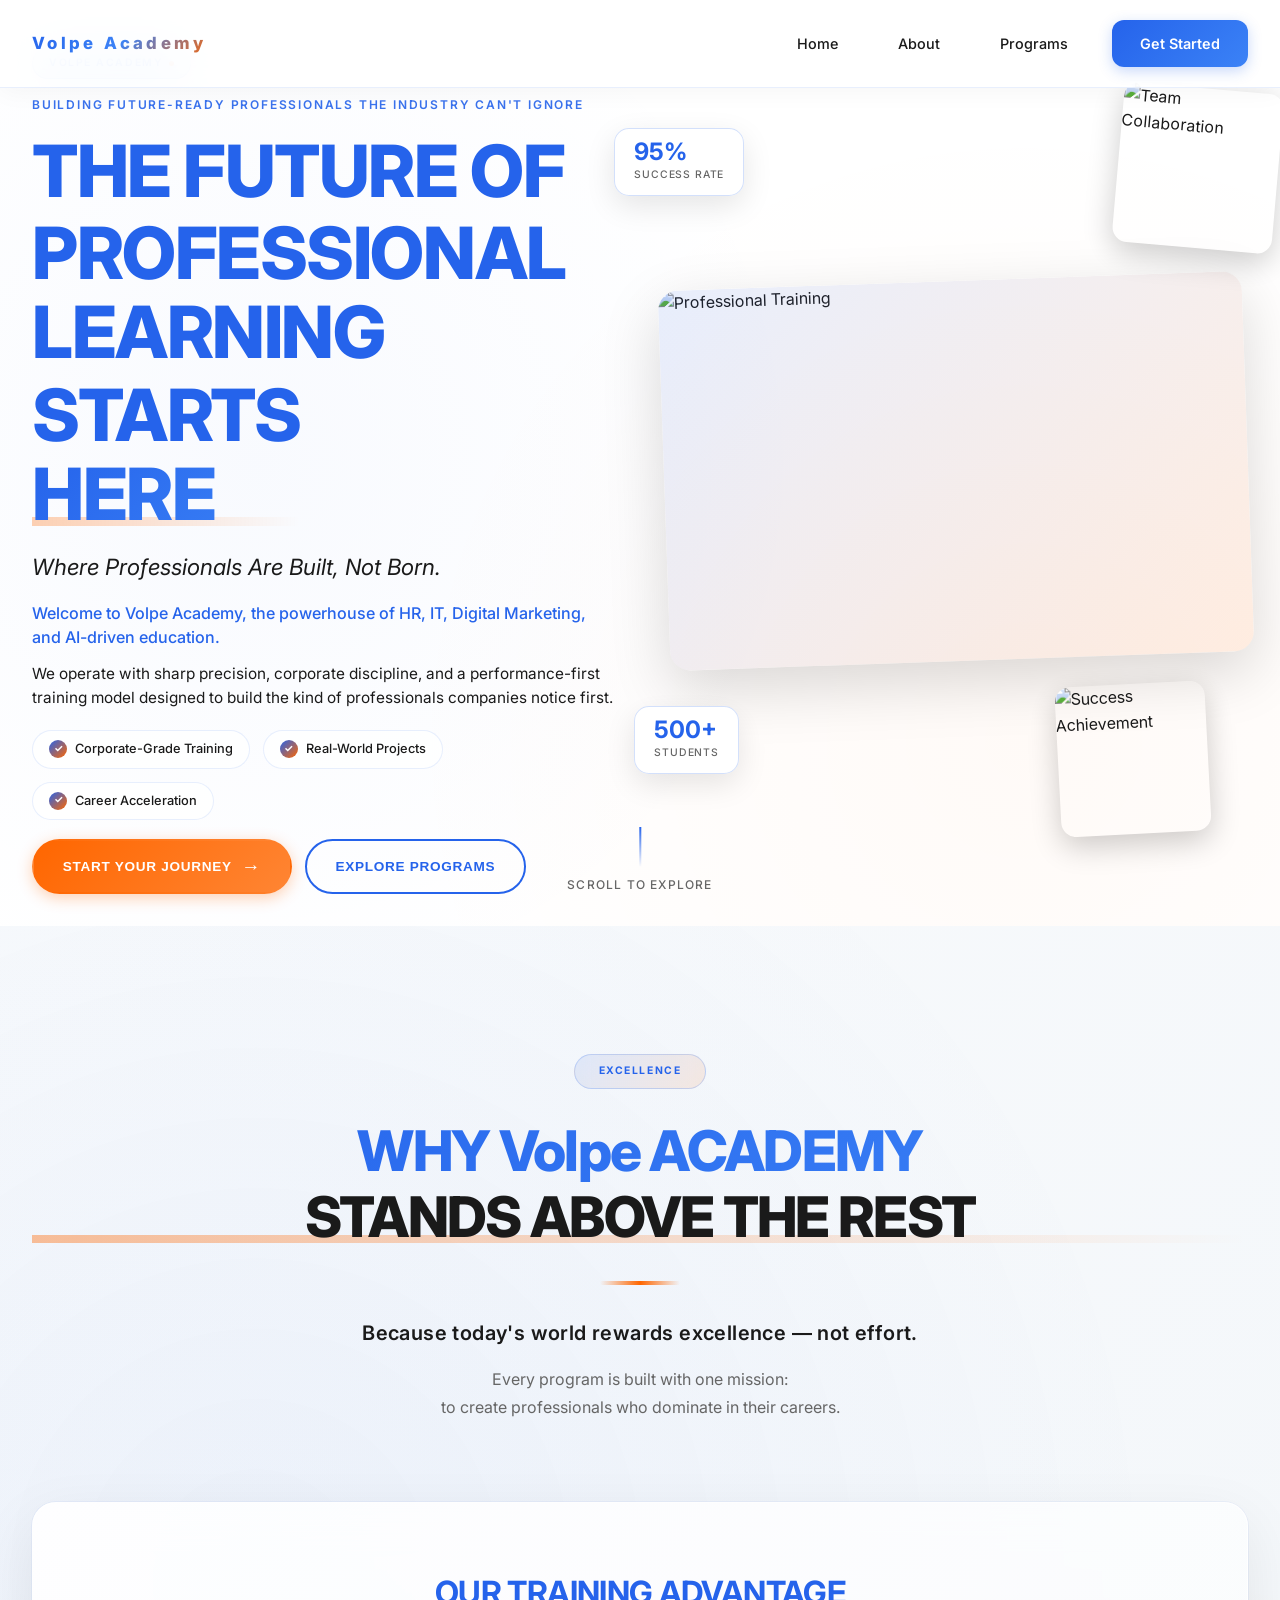
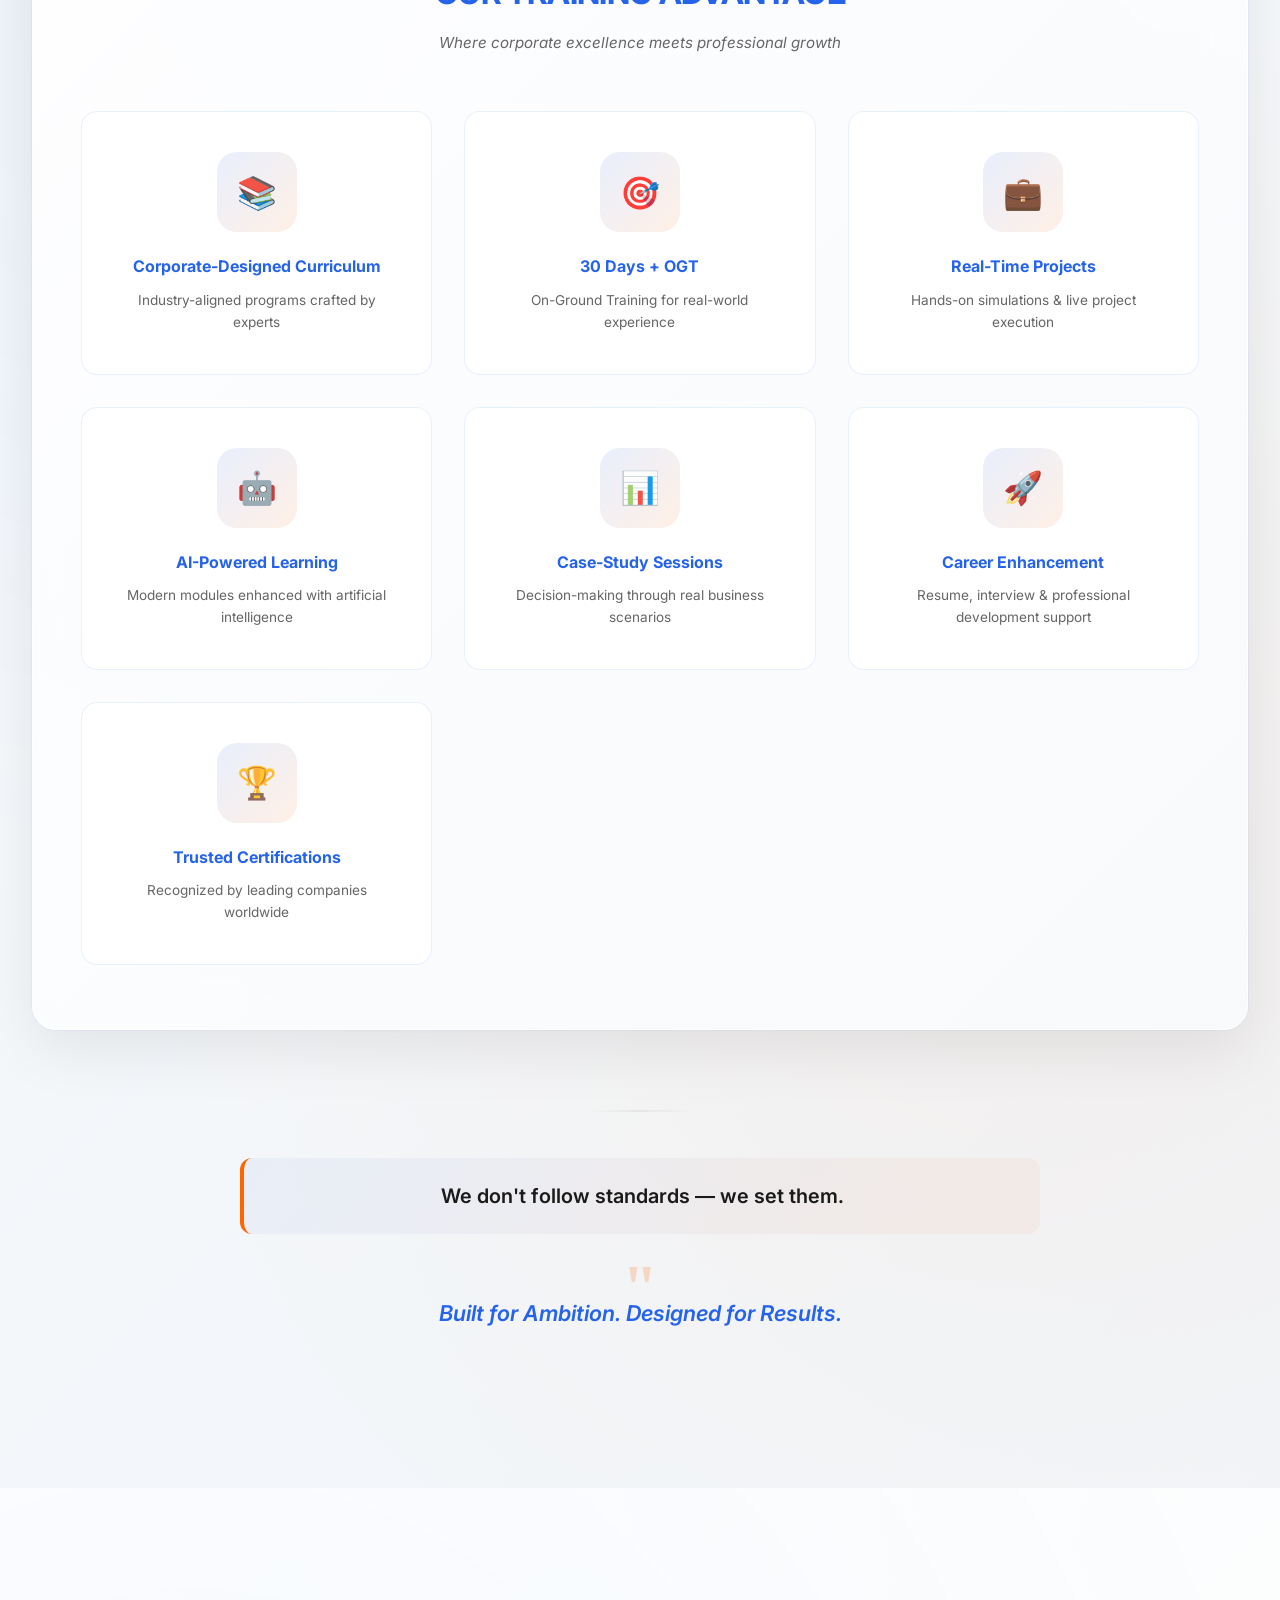
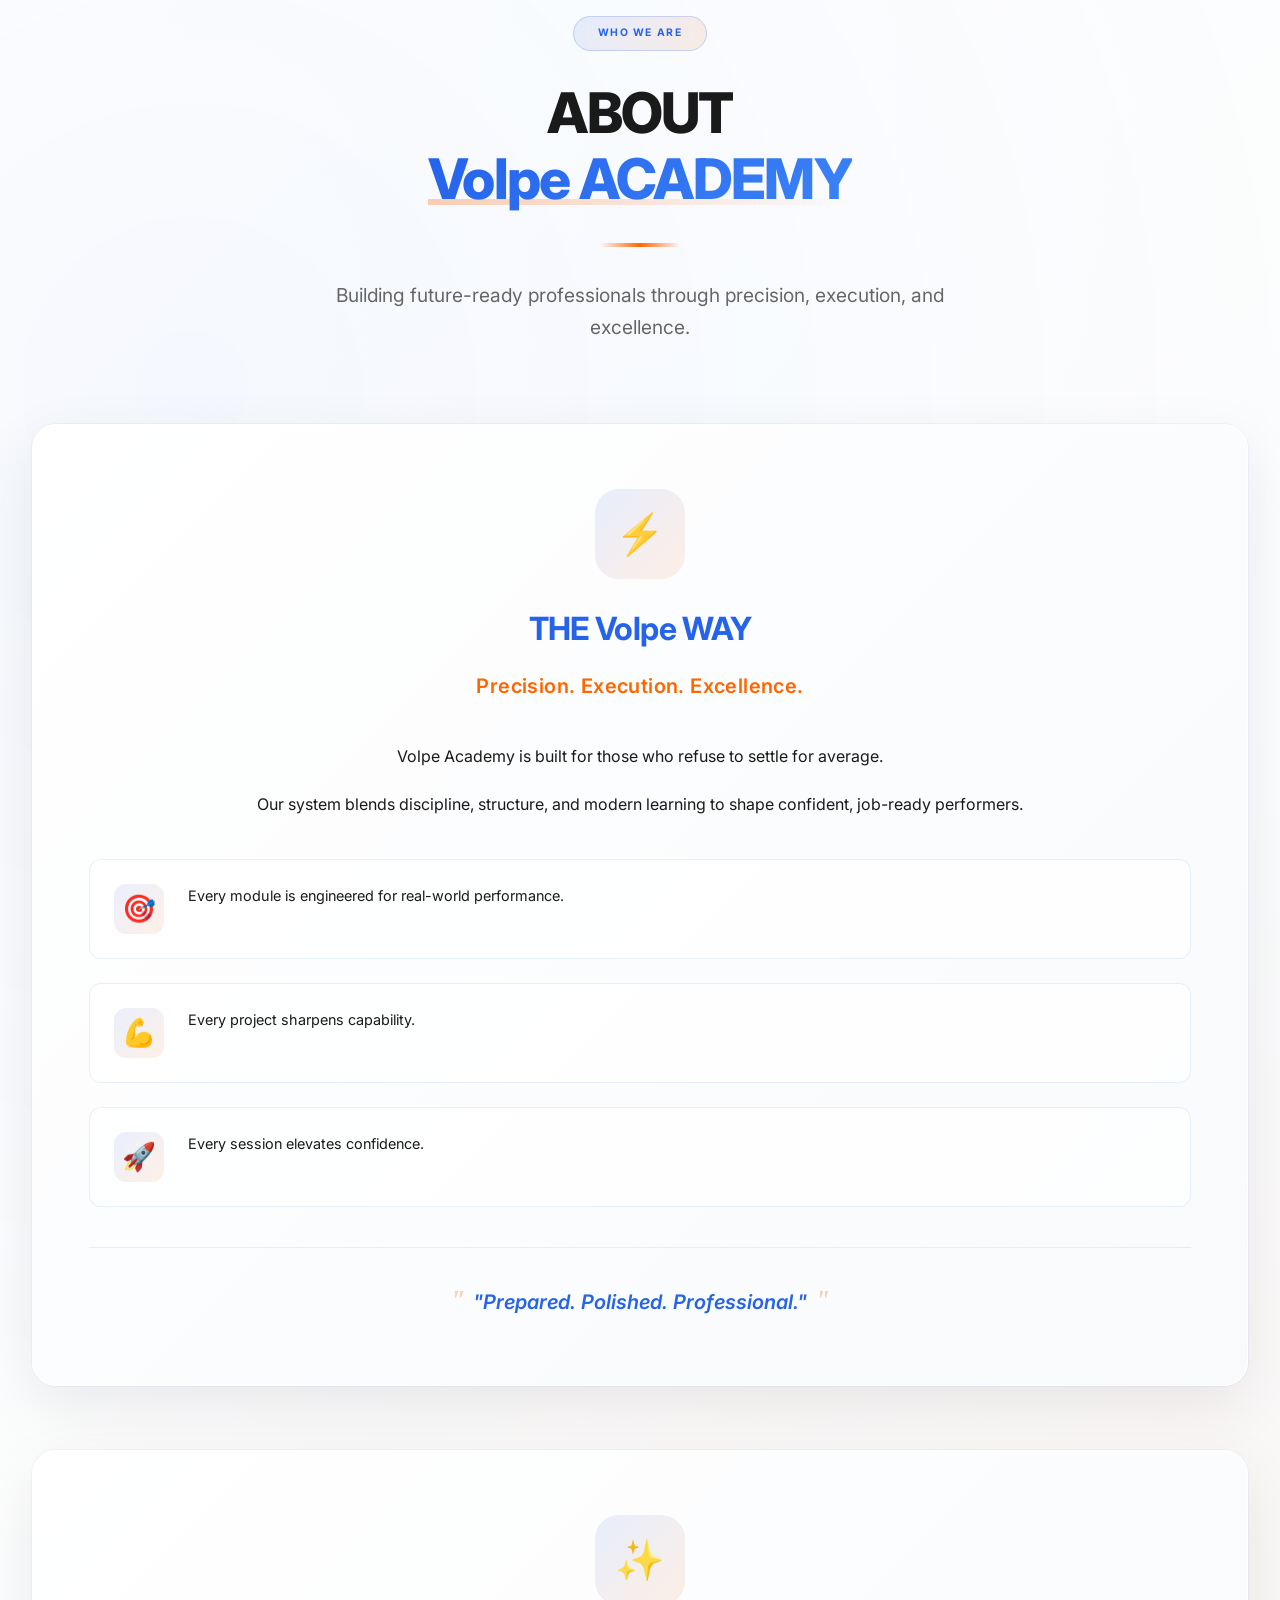
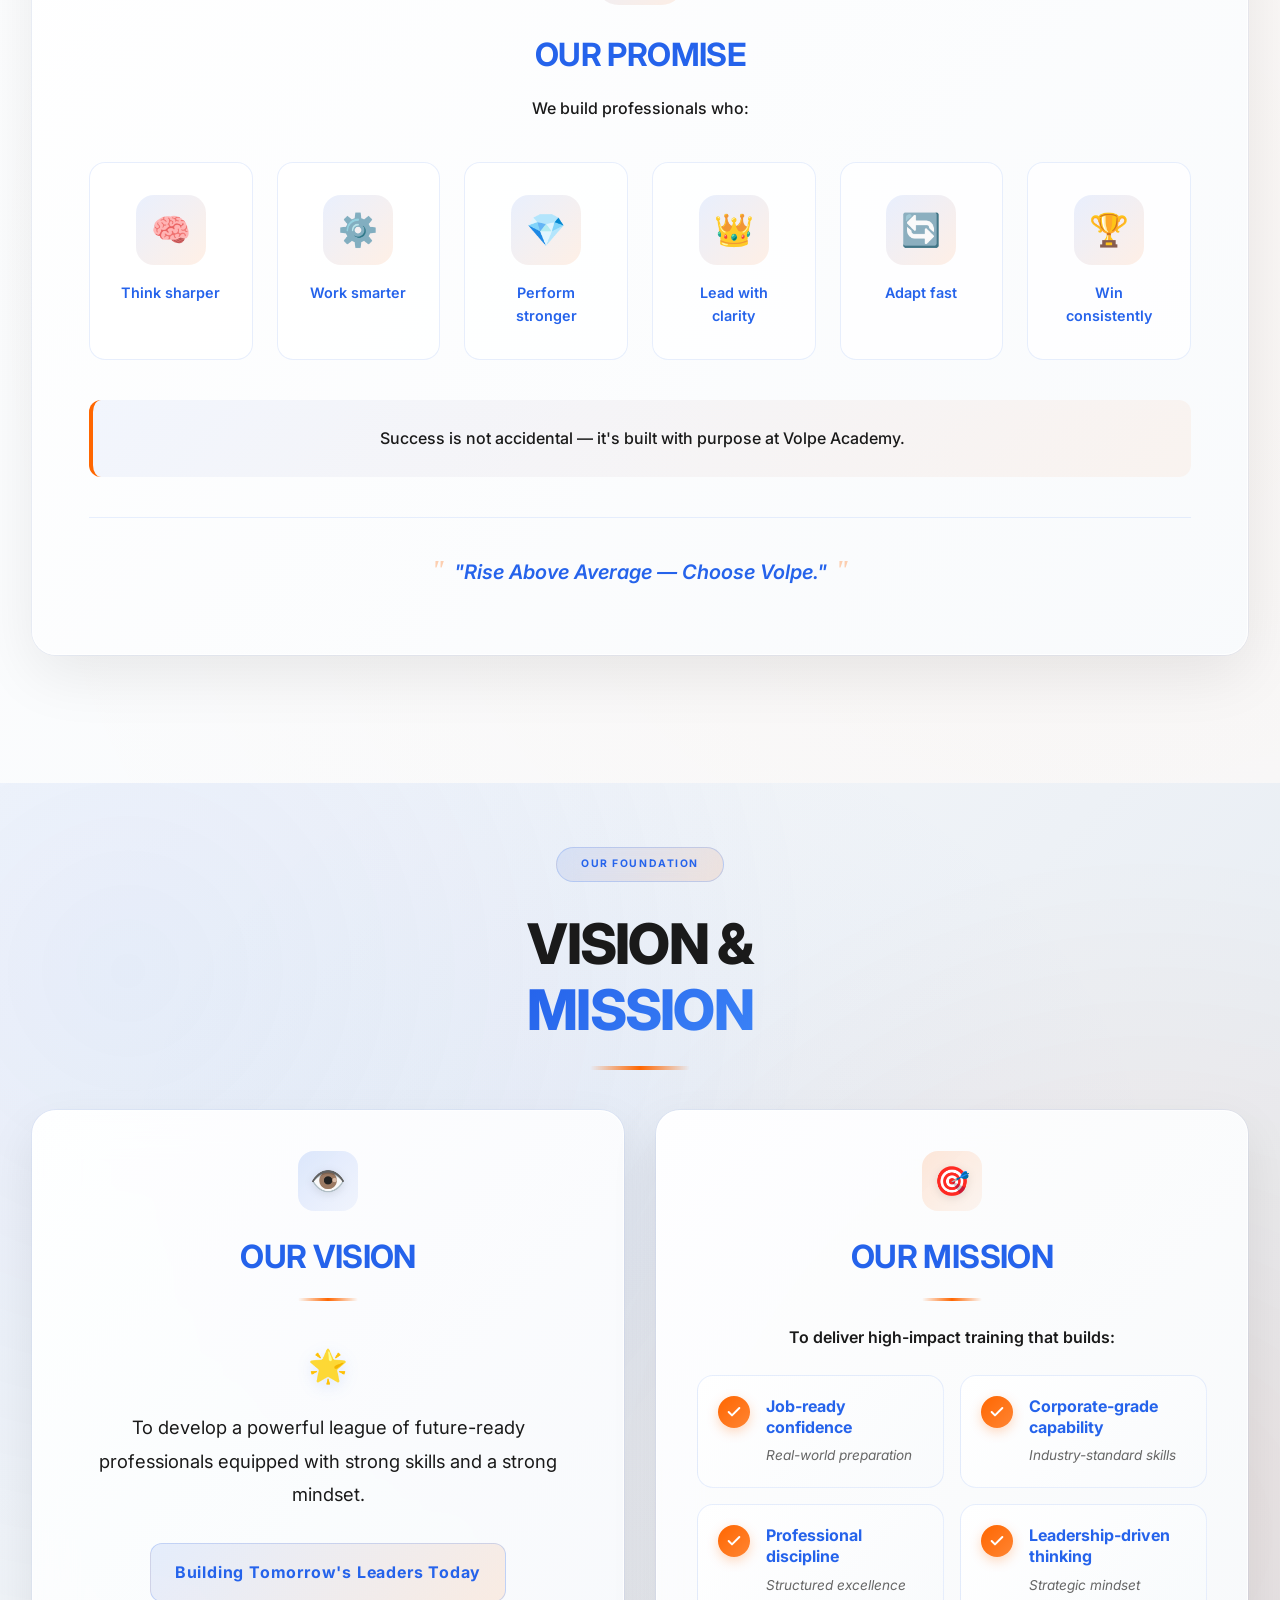
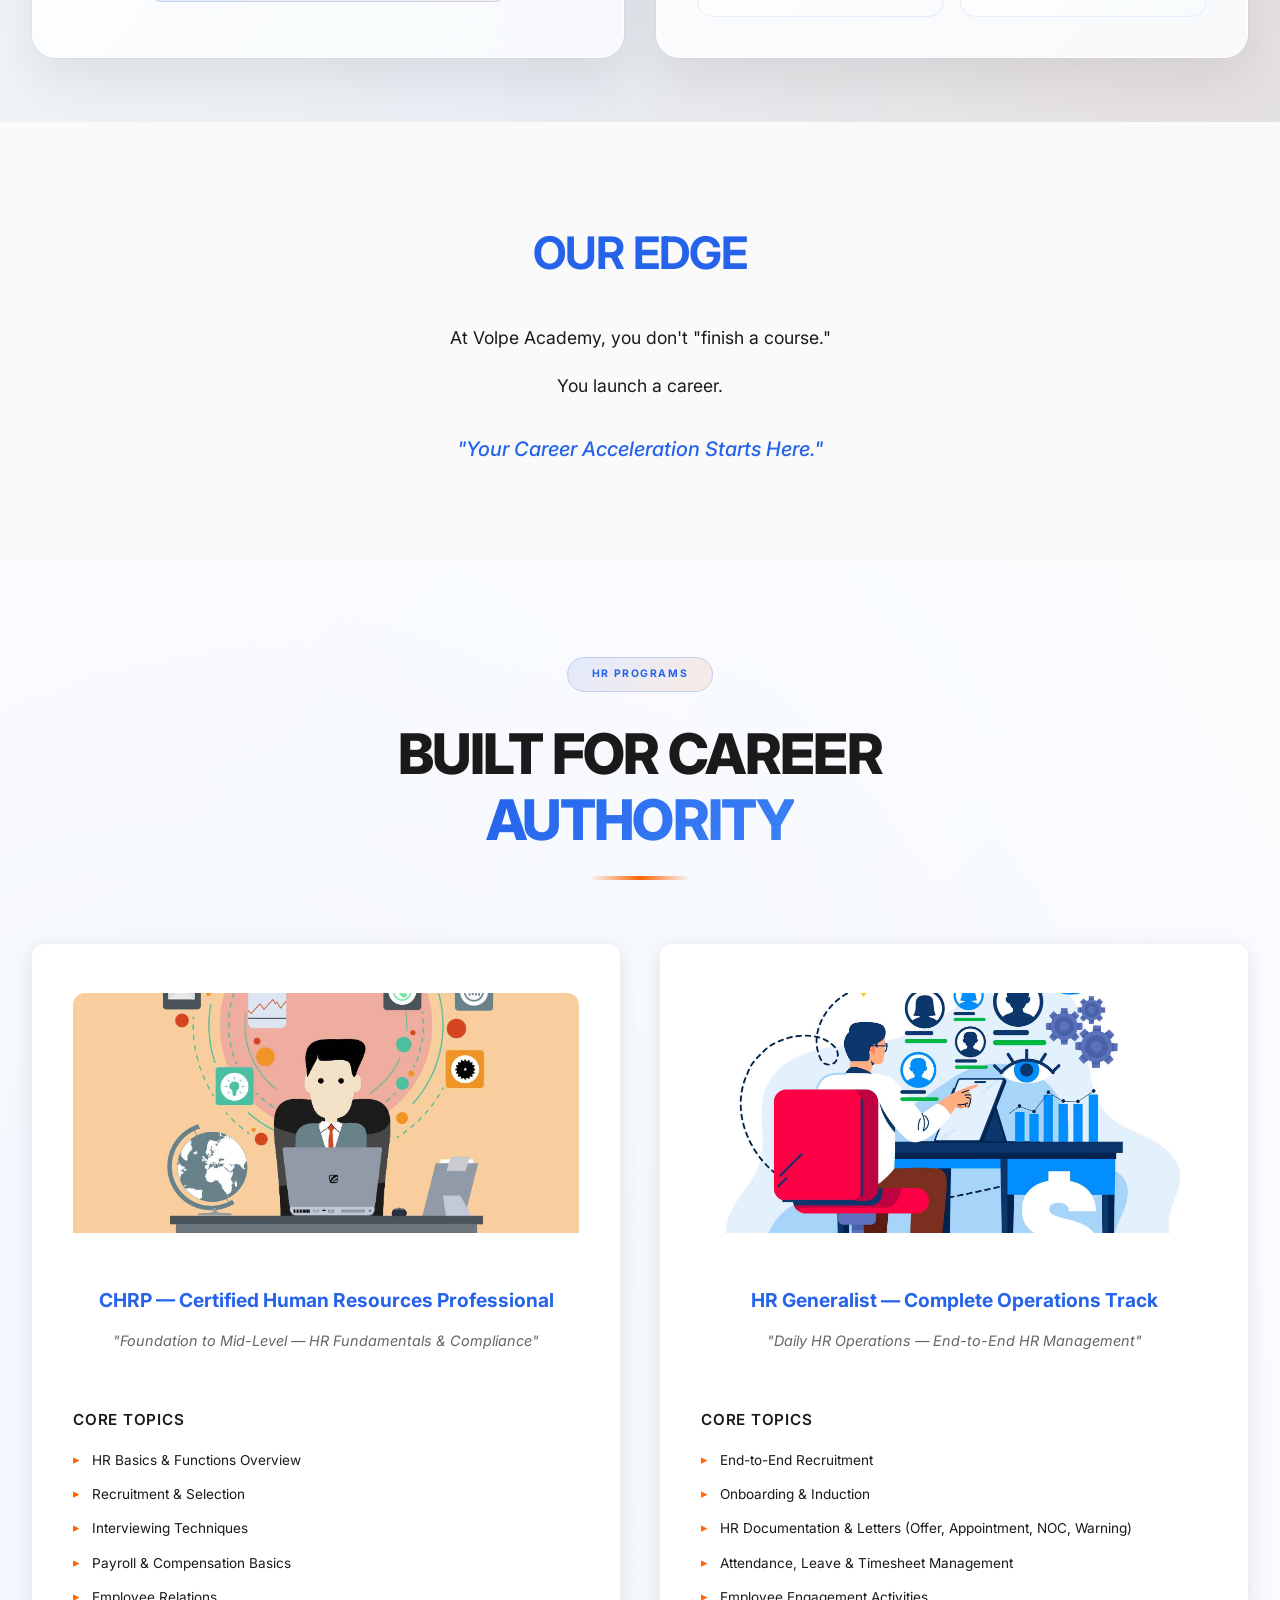
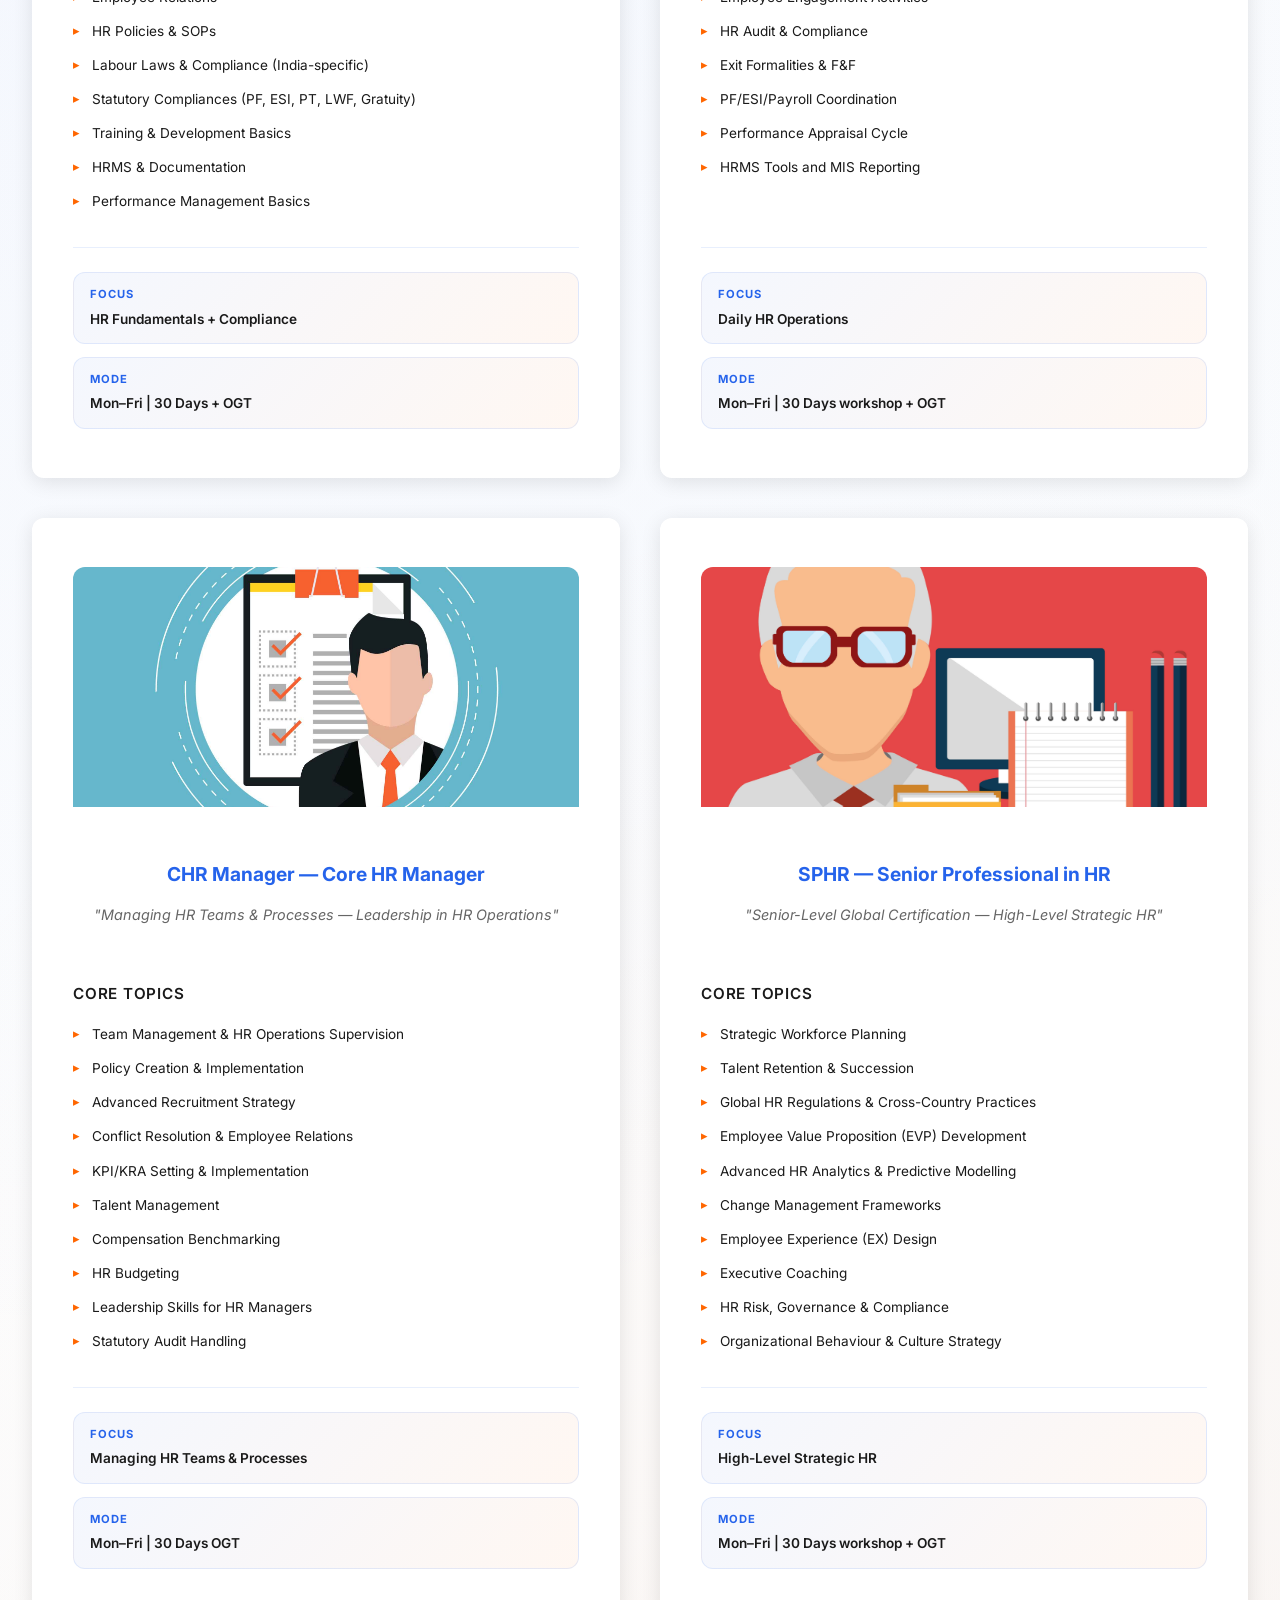
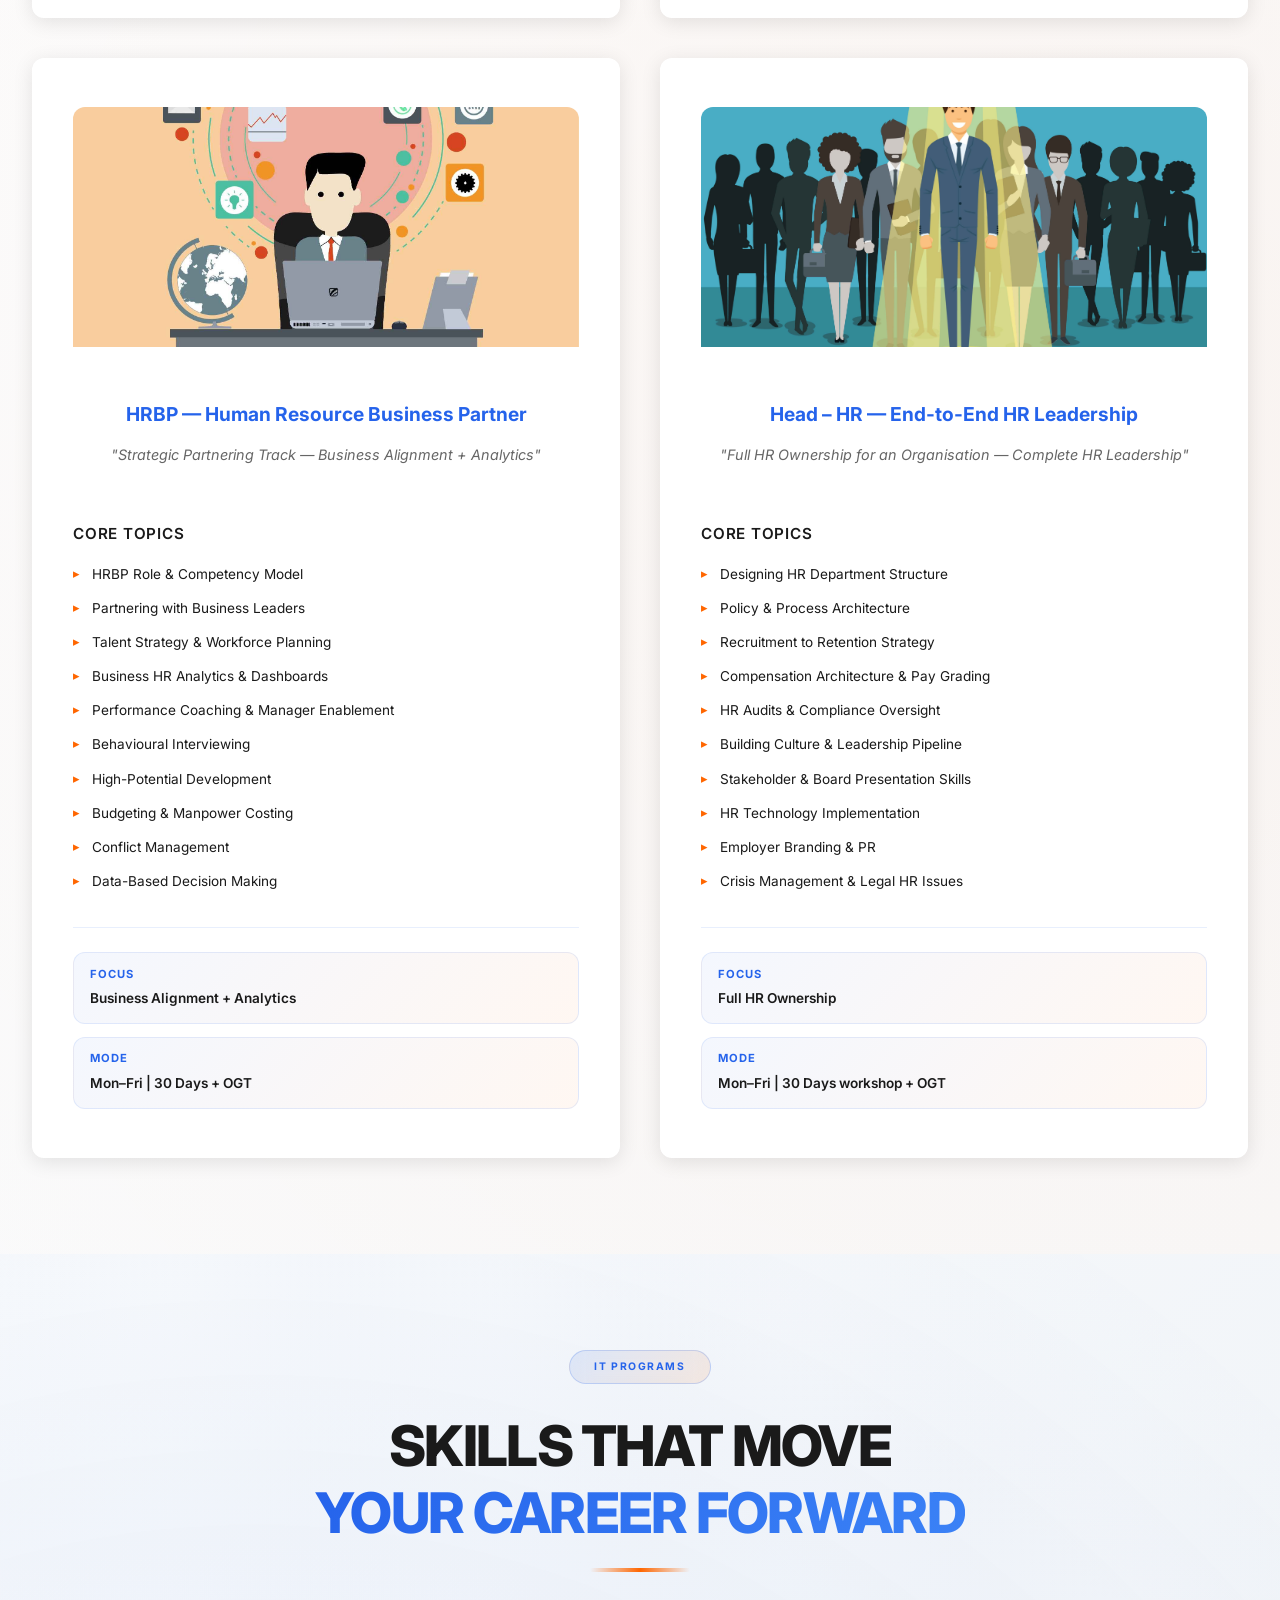
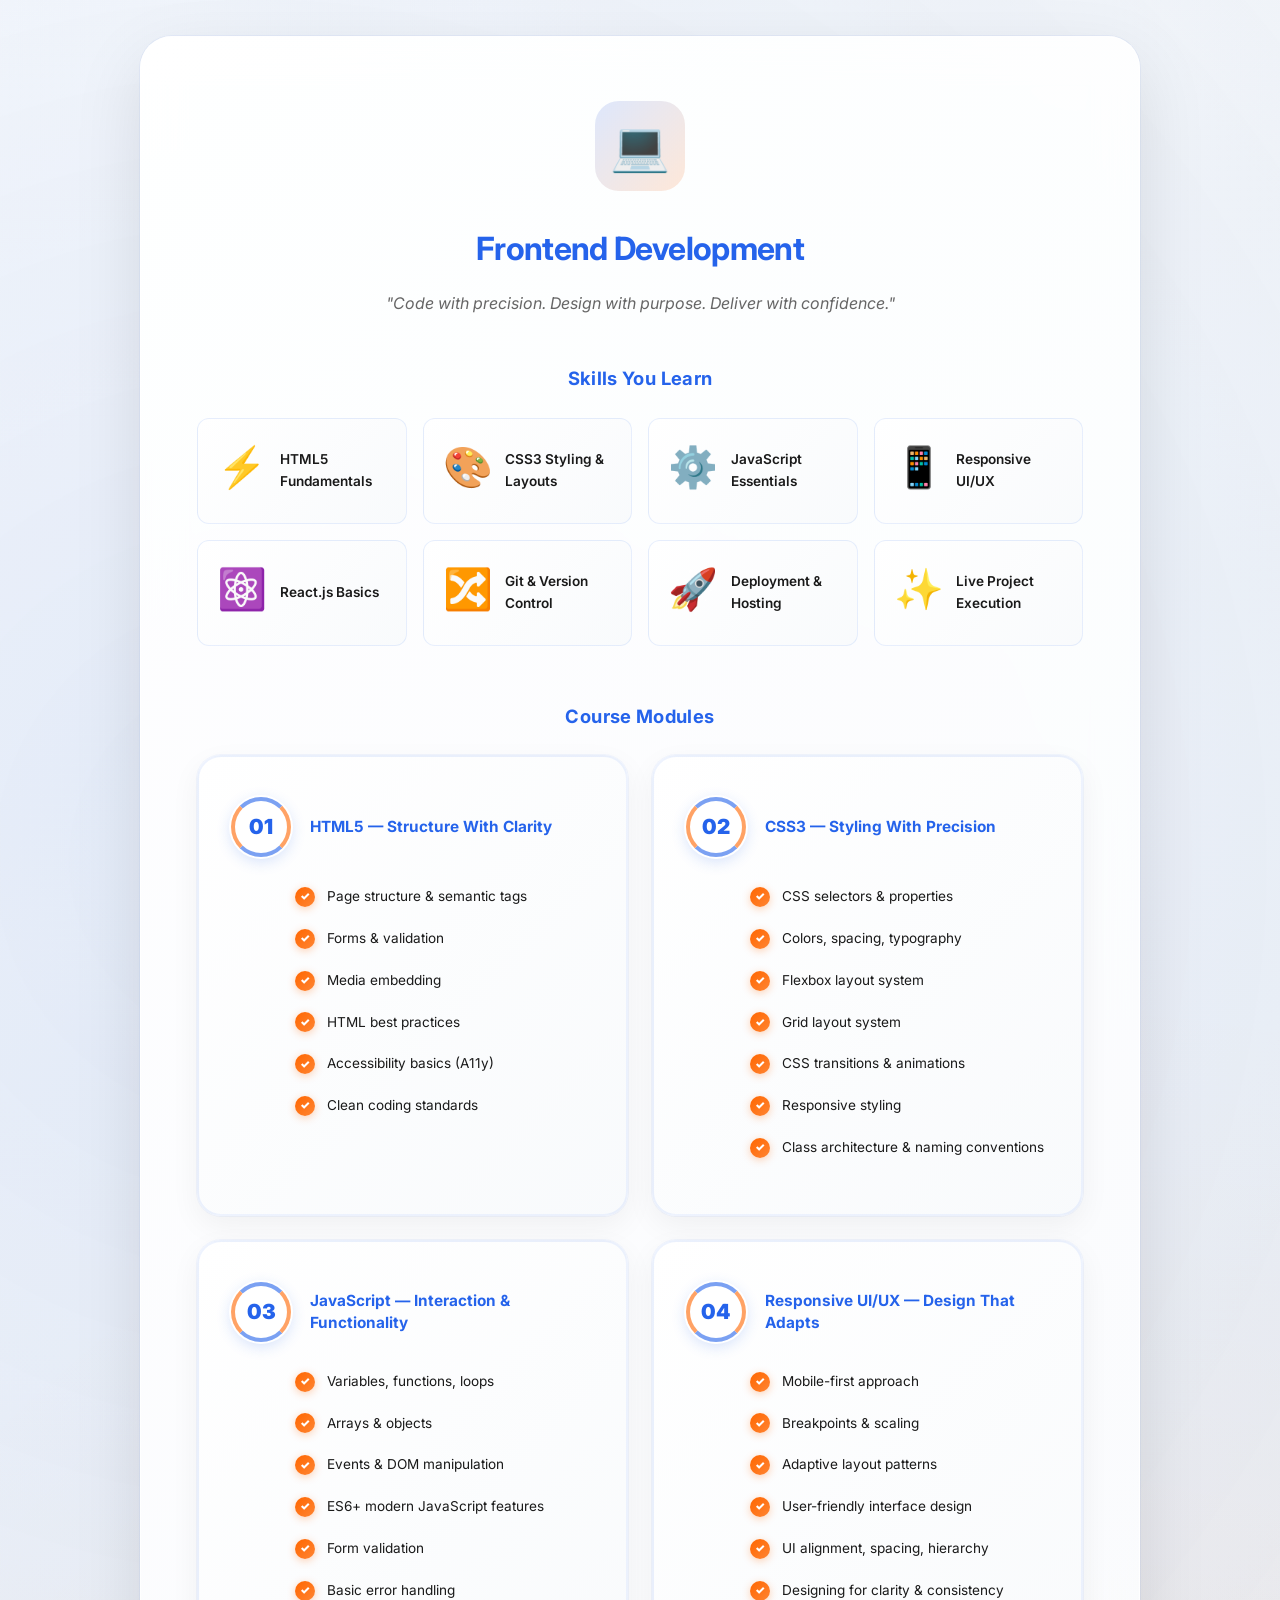
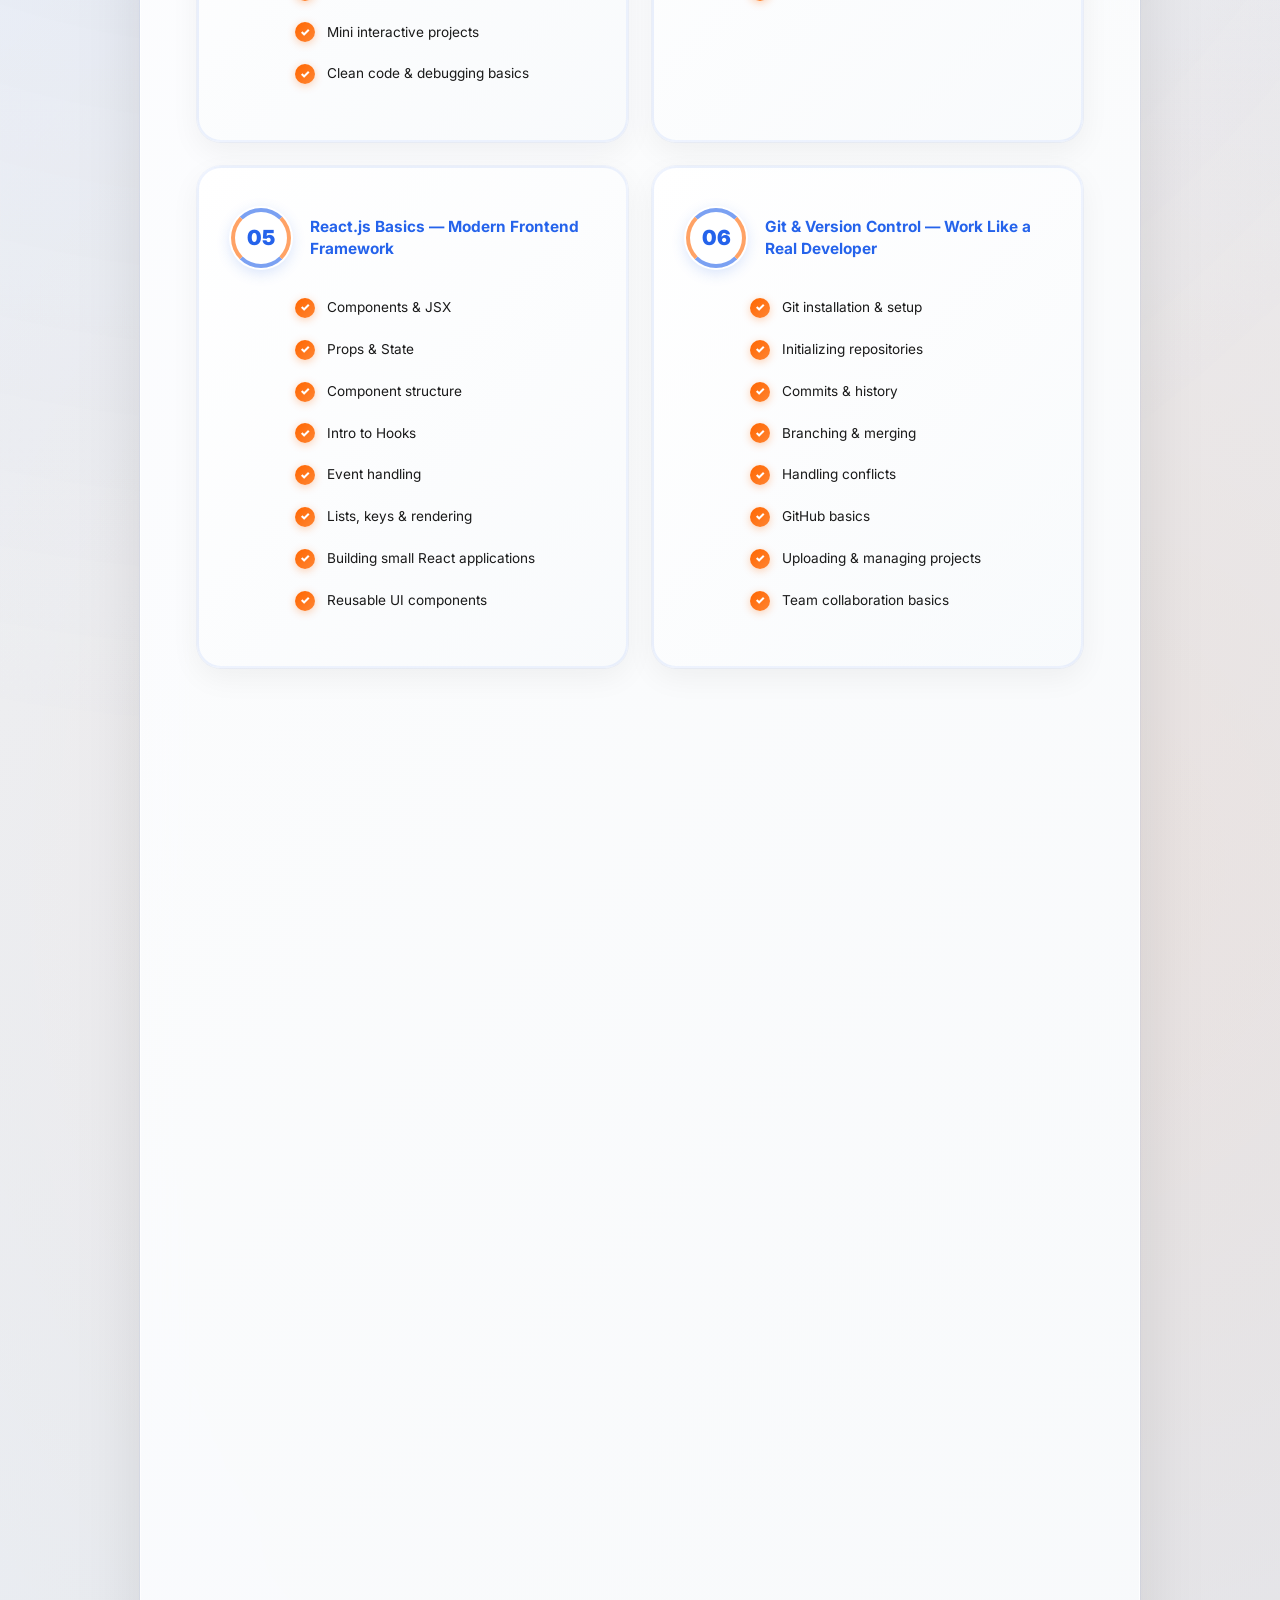
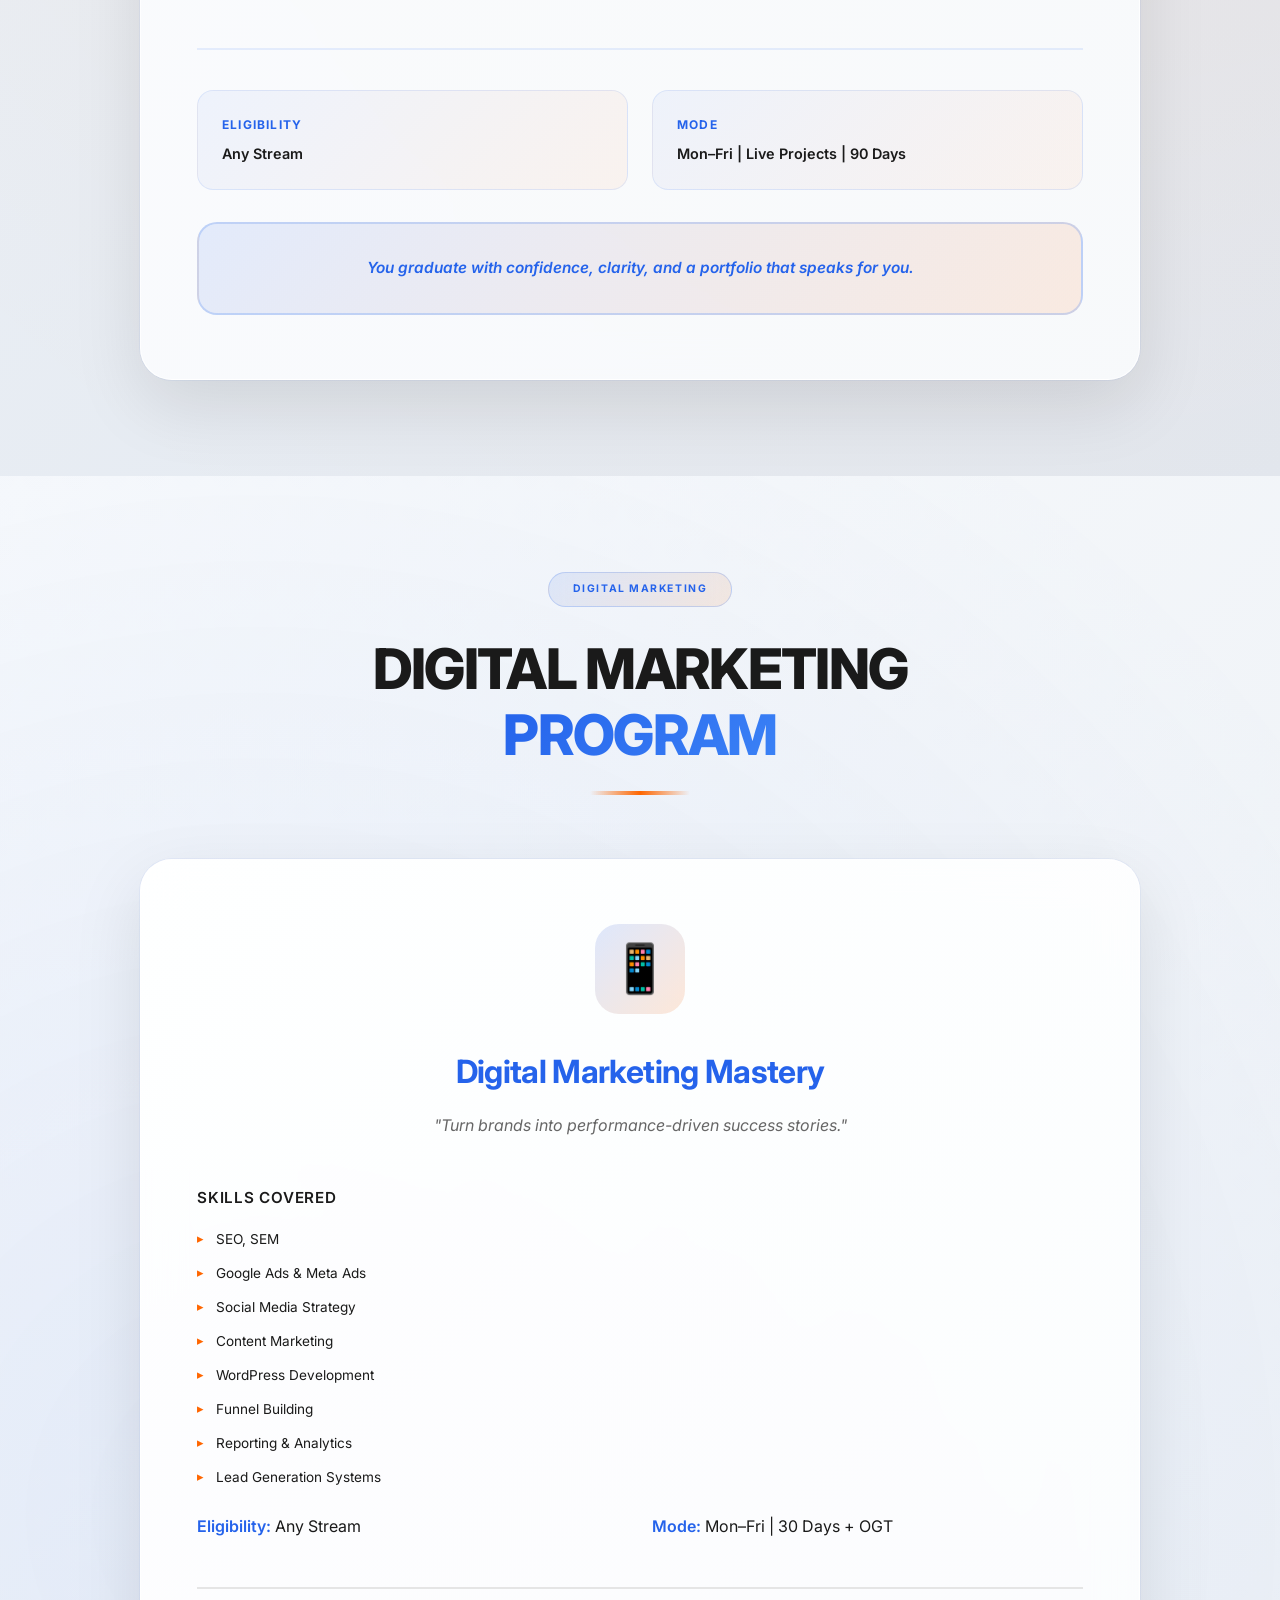
==== volpe/index.html @ ecf0aab4 "content changes" ====
<!DOCTYPE html>
<html lang="en">
<head>
    <meta charset="UTF-8">
    <meta name="viewport" content="width=device-width, initial-scale=1.0">
    <title>Volpe Academy — Building Future-Ready Professionals the Industry Can't Ignore</title>
    <link rel="stylesheet" href="styles.css">
    <link rel="preconnect" href="https://fonts.googleapis.com">
    <link rel="preconnect" href="https://fonts.gstatic.com" crossorigin>
    <link href="https://fonts.googleapis.com/css2?family=Inter:wght@300;400;500;600;700&display=swap" rel="stylesheet">
</head>
<body>
    <header class="header">
        <nav class="nav">
            <div class="nav-container">
                <div class="logo">Volpe Academy</div>
                <button class="hamburger-menu" aria-label="Toggle menu">
                    <span></span>
                    <span></span>
                    <span></span>
                </button>
                <div class="nav-links">
                    <a href="index.html">Home</a>
                    <a href="#about">About</a>
                    <a href="#programs">Programs</a>
                    <a href="#contact" class="nav-cta">Get Started</a>
                </div>
            </div>
        </nav>
    </header>

    <main>
        <section class="hero">
            <div class="hero-background-overlay"></div>
            <div class="hero-pattern"></div>
            <div class="hero-container">
                <div class="hero-grid">
                    <div class="hero-content">
                        <div class="hero-badge">
                            <span class="badge-text">Volpe Academy</span>
                            <span class="badge-dot"></span>
                        </div>
                        
                        <div class="hero-tagline">
                            <span class="tagline-main">BUILDING FUTURE-READY PROFESSIONALS THE INDUSTRY CAN'T IGNORE</span>
                        </div>
                        
                        <h1 class="hero-title">
                            <span class="title-line">THE FUTURE OF</span>
                            <span class="title-line">PROFESSIONAL LEARNING</span>
                            <span class="title-line title-accent-line">STARTS <span class="title-accent">HERE</span></span>
                        </h1>
                        
                        <p class="hero-subtitle">Where Professionals Are Built, Not Born.</p>
                        
                        <div class="hero-description">
                            <p class="description-highlight">Welcome to Volpe Academy, the powerhouse of HR, IT, Digital Marketing, and AI-driven education.</p>
                            <p>We operate with sharp precision, corporate discipline, and a performance-first training model designed to build the kind of professionals companies notice first.</p>
                        </div>
                        
                        <div class="hero-features">
                            <div class="feature-item">
                                <div class="feature-icon">✓</div>
                                <span class="feature-text">Corporate-Grade Training</span>
                            </div>
                            <div class="feature-item">
                                <div class="feature-icon">✓</div>
                                <span class="feature-text">Real-World Projects</span>
                            </div>
                            <div class="feature-item">
                                <div class="feature-icon">✓</div>
                                <span class="feature-text">Career Acceleration</span>
                            </div>
                        </div>
                        
                        <div class="hero-cta">
                            <button class="cta-button primary">
                                <span class="button-text">Start Your Journey</span>
                                <span class="button-arrow">→</span>
                            </button>
                            <button class="cta-button secondary">
                                <span class="button-text">Explore Programs</span>
                            </button>
                        </div>
                    </div>
                    
                    <div class="hero-images">
                        <div class="hero-image-main">
                            <img src="https://images.unsplash.com/photo-1522202176988-66273c2fd55f?ixlib=rb-4.0.3&ixid=M3wxMjA3fDB8MHxwaG90by1wYWdlfHx8fGVufDB8fHx8fA%3D%3D&auto=format&fit=crop&w=1000&q=80" alt="Professional Training" class="main-image">
                            <div class="image-overlay"></div>
                        </div>
                        <div class="hero-image-secondary">
                            <img src="https://images.unsplash.com/photo-1552664730-d307ca884978?ixlib=rb-4.0.3&ixid=M3wxMjA3fDB8MHxwaG90by1wYWdlfHx8fGVufDB8fHx8fA%3D%3D&auto=format&fit=crop&w=800&q=80" alt="Team Collaboration" class="secondary-image">
                        </div>
                        <div class="hero-image-tertiary">
                            <img src="https://images.unsplash.com/photo-1551434678-e076c223a692?ixlib=rb-4.0.3&ixid=M3wxMjA3fDB8MHxwaG90by1wYWdlfHx8fGVufDB8fHx8fA%3D%3D&auto=format&fit=crop&w=800&q=80" alt="Success Achievement" class="tertiary-image">
                        </div>
                        <div class="floating-badge badge-1">
                            <span class="badge-number">95%</span>
                            <span class="badge-label">Success Rate</span>
                        </div>
                        <div class="floating-badge badge-2">
                            <span class="badge-number">500+</span>
                            <span class="badge-label">Students</span>
                        </div>
                    </div>
                </div>
            </div>
            <div class="hero-scroll-indicator">
                <div class="scroll-line"></div>
                <span class="scroll-text">Scroll to explore</span>
            </div>
        </section>

        <section class="why-section" id="about">
            <div class="why-background-pattern"></div>
            <div class="why-container">
                <div class="why-content">
                    <div class="why-header">
                        <div class="why-badge">
                            <span>EXCELLENCE</span>
                        </div>
                        <h2 class="why-title">
                            <span class="title-part-1">WHY Volpe ACADEMY</span>
                            <span class="title-part-2">STANDS ABOVE THE REST</span>
                        </h2>
                        <div class="why-divider"></div>
                        <p class="why-subtitle">Because today's world rewards excellence — not effort.</p>
                        <p class="why-mission">Every program is built with one mission:<br>to create professionals who dominate in their careers.</p>
                    </div>

                    <div class="training-advantage">
                        <div class="advantage-header">
                            <h3 class="advantage-title">OUR TRAINING ADVANTAGE</h3>
                            <p class="advantage-subtitle">Where corporate excellence meets professional growth</p>
                        </div>
                        <div class="advantage-grid">
                            <div class="advantage-card">
                                <div class="advantage-icon-wrapper">
                                    <div class="advantage-icon">📚</div>
                                </div>
                                <h4 class="advantage-card-title">Corporate-Designed Curriculum</h4>
                                <p class="advantage-card-text">Industry-aligned programs crafted by experts</p>
                            </div>
                            <div class="advantage-card">
                                <div class="advantage-icon-wrapper">
                                    <div class="advantage-icon">🎯</div>
                                </div>
                                <h4 class="advantage-card-title">30 Days + OGT</h4>
                                <p class="advantage-card-text">On-Ground Training for real-world experience</p>
                            </div>
                            <div class="advantage-card">
                                <div class="advantage-icon-wrapper">
                                    <div class="advantage-icon">💼</div>
                                </div>
                                <h4 class="advantage-card-title">Real-Time Projects</h4>
                                <p class="advantage-card-text">Hands-on simulations & live project execution</p>
                            </div>
                            <div class="advantage-card">
                                <div class="advantage-icon-wrapper">
                                    <div class="advantage-icon">🤖</div>
                                </div>
                                <h4 class="advantage-card-title">AI-Powered Learning</h4>
                                <p class="advantage-card-text">Modern modules enhanced with artificial intelligence</p>
                            </div>
                            <div class="advantage-card">
                                <div class="advantage-icon-wrapper">
                                    <div class="advantage-icon">📊</div>
                                </div>
                                <h4 class="advantage-card-title">Case-Study Sessions</h4>
                                <p class="advantage-card-text">Decision-making through real business scenarios</p>
                            </div>
                            <div class="advantage-card">
                                <div class="advantage-icon-wrapper">
                                    <div class="advantage-icon">🚀</div>
                                </div>
                                <h4 class="advantage-card-title">Career Enhancement</h4>
                                <p class="advantage-card-text">Resume, interview & professional development support</p>
                            </div>
                            <div class="advantage-card">
                                <div class="advantage-icon-wrapper">
                                    <div class="advantage-icon">🏆</div>
                                </div>
                                <h4 class="advantage-card-title">Trusted Certifications</h4>
                                <p class="advantage-card-text">Recognized by leading companies worldwide</p>
                            </div>
                        </div>
                    </div>

                    <div class="why-footer">
                        <div class="why-footer-content">
                            <div class="why-statement-wrapper">
                                <p class="why-statement">We don't follow standards — we set them.</p>
                            </div>
                            <div class="why-quote-wrapper">
                                <div class="quote-mark">"</div>
                                <p class="why-quote">Built for Ambition. Designed for Results.</p>
                            </div>
                        </div>
                    </div>
                </div>
            </div>
        </section>

        <section class="about-section">
            <div class="about-background-pattern"></div>
            <div class="about-container">
                <div class="about-header">
                    <div class="about-badge">
                        <span>WHO WE ARE</span>
                    </div>
                    <h2 class="section-title">
                        <span class="title-main">ABOUT</span>
                        <span class="title-accent">Volpe ACADEMY</span>
                    </h2>
                    <div class="about-divider"></div>
                    <p class="about-intro">Building future-ready professionals through precision, execution, and excellence.</p>
                </div>
                
                <div class="about-content">
                    <!-- The Volpe Way -->
                    <div class="about-block volpe-way">
                        <div class="block-header">
                            <div class="block-icon-wrapper">
                                <div class="block-icon">⚡</div>
                            </div>
                            <h3 class="block-title">THE Volpe WAY</h3>
                            <p class="block-tagline">Precision. Execution. Excellence.</p>
                        </div>
                        <div class="block-body">
                            <p class="block-description">Volpe Academy is built for those who refuse to settle for average.</p>
                            <p class="block-description">Our system blends discipline, structure, and modern learning to shape confident, job-ready performers.</p>
                            <div class="block-points">
                                <div class="point-card">
                                    <div class="point-icon">🎯</div>
                                    <p class="point-item">Every module is engineered for real-world performance.</p>
                                </div>
                                <div class="point-card">
                                    <div class="point-icon">💪</div>
                                    <p class="point-item">Every project sharpens capability.</p>
                                </div>
                                <div class="point-card">
                                    <div class="point-icon">🚀</div>
                                    <p class="point-item">Every session elevates confidence.</p>
                                </div>
                            </div>
                        </div>
                        <div class="block-footer">
                            <p class="block-quote">"Prepared. Polished. Professional."</p>
                        </div>
                    </div>

                    <!-- Our Promise -->
                    <div class="about-block our-promise">
                        <div class="block-header">
                            <div class="block-icon-wrapper">
                                <div class="block-icon">✨</div>
                            </div>
                            <h3 class="block-title">OUR PROMISE</h3>
                            <p class="block-intro">We build professionals who:</p>
                        </div>
                        <div class="block-body">
                            <div class="promise-grid">
                                <div class="promise-card">
                                    <div class="promise-icon">🧠</div>
                                    <span class="promise-item">Think sharper</span>
                                </div>
                                <div class="promise-card">
                                    <div class="promise-icon">⚙️</div>
                                    <span class="promise-item">Work smarter</span>
                                </div>
                                <div class="promise-card">
                                    <div class="promise-icon">💎</div>
                                    <span class="promise-item">Perform stronger</span>
                                </div>
                                <div class="promise-card">
                                    <div class="promise-icon">👑</div>
                                    <span class="promise-item">Lead with clarity</span>
                                </div>
                                <div class="promise-card">
                                    <div class="promise-icon">🔄</div>
                                    <span class="promise-item">Adapt fast</span>
                                </div>
                                <div class="promise-card">
                                    <div class="promise-icon">🏆</div>
                                    <span class="promise-item">Win consistently</span>
                                </div>
                            </div>
                            <p class="block-statement">Success is not accidental — it's built with purpose at Volpe Academy.</p>
                        </div>
                        <div class="block-footer">
                            <p class="block-quote">"Rise Above Average — Choose Volpe."</p>
                        </div>
                    </div>

                </div>
            </div>
        </section>

        <section class="vision-mission-section">
            <div class="vm-background-pattern"></div>
            <div class="vm-container">
                <div class="vm-section-header">
                    <div class="vm-badge">
                        <span>OUR FOUNDATION</span>
                    </div>
                    <h2 class="vm-main-title">
                        <span class="vm-title-line">VISION &</span>
                        <span class="vm-title-line vm-title-accent">MISSION</span>
                    </h2>
                    <div class="vm-title-divider"></div>
                </div>

                <div class="vm-content-wrapper">
                    <div class="vm-card vision-card">
                        <div class="vm-card-background vision-bg-gradient"></div>
                        <div class="vm-card-content">
                            <div class="vm-card-header">
                                <div class="vm-icon-container vision-icon-container">
                                    <div class="vm-icon-bg vision-icon-bg"></div>
                                    <div class="vm-icon-large">👁️</div>
                                </div>
                                <h3 class="vm-card-title">OUR VISION</h3>
                                <div class="vm-card-underline"></div>
                            </div>
                            <div class="vm-card-body">
                                <div class="vision-content-wrapper">
                                    <div class="vision-icon-decoration">🌟</div>
                                    <p class="vm-card-text">To develop a powerful league of future-ready professionals equipped with strong skills and a strong mindset.</p>
                                    <div class="vision-highlight-box">
                                        <span class="vision-highlight-text">Building Tomorrow's Leaders Today</span>
                                    </div>
                                </div>
                            </div>
                        </div>
                    </div>

                    <div class="vm-card mission-card">
                        <div class="vm-card-background mission-bg-gradient"></div>
                        <div class="vm-card-content">
                            <div class="vm-card-header">
                                <div class="vm-icon-container mission-icon-container">
                                    <div class="vm-icon-bg mission-icon-bg"></div>
                                    <div class="vm-icon-large">🎯</div>
                                </div>
                                <h3 class="vm-card-title">OUR MISSION</h3>
                                <div class="vm-card-underline"></div>
                            </div>
                            <div class="vm-card-body">
                                <p class="vm-card-intro">To deliver high-impact training that builds:</p>
                                <div class="mission-items-grid">
                                    <div class="mission-item-card">
                                        <div class="mission-check-circle">
                                            <svg width="20" height="20" viewBox="0 0 20 20" fill="none">
                                                <path d="M16.667 5L7.5 14.167 3.333 10" stroke="currentColor" stroke-width="2.5" stroke-linecap="round" stroke-linejoin="round"/>
                                            </svg>
                                        </div>
                                        <div class="mission-item-content">
                                            <span class="mission-item-title">Job-ready confidence</span>
                                            <span class="mission-item-subtitle">Real-world preparation</span>
                                        </div>
                                    </div>
                                    <div class="mission-item-card">
                                        <div class="mission-check-circle">
                                            <svg width="20" height="20" viewBox="0 0 20 20" fill="none">
                                                <path d="M16.667 5L7.5 14.167 3.333 10" stroke="currentColor" stroke-width="2.5" stroke-linecap="round" stroke-linejoin="round"/>
                                            </svg>
                                        </div>
                                        <div class="mission-item-content">
                                            <span class="mission-item-title">Corporate-grade capability</span>
                                            <span class="mission-item-subtitle">Industry-standard skills</span>
                                        </div>
                                    </div>
                                    <div class="mission-item-card">
                                        <div class="mission-check-circle">
                                            <svg width="20" height="20" viewBox="0 0 20 20" fill="none">
                                                <path d="M16.667 5L7.5 14.167 3.333 10" stroke="currentColor" stroke-width="2.5" stroke-linecap="round" stroke-linejoin="round"/>
                                            </svg>
                                        </div>
                                        <div class="mission-item-content">
                                            <span class="mission-item-title">Professional discipline</span>
                                            <span class="mission-item-subtitle">Structured excellence</span>
                                        </div>
                                    </div>
                                    <div class="mission-item-card">
                                        <div class="mission-check-circle">
                                            <svg width="20" height="20" viewBox="0 0 20 20" fill="none">
                                                <path d="M16.667 5L7.5 14.167 3.333 10" stroke="currentColor" stroke-width="2.5" stroke-linecap="round" stroke-linejoin="round"/>
                                            </svg>
                                        </div>
                                        <div class="mission-item-content">
                                            <span class="mission-item-title">Leadership-driven thinking</span>
                                            <span class="mission-item-subtitle">Strategic mindset</span>
                                        </div>
                                    </div>
                                </div>
                            </div>
                        </div>
                    </div>
                </div>
            </div>
        </section>

        <section class="edge-section">
            <div class="edge-container">
                <div class="edge-content">
                    <h2 class="edge-title">OUR EDGE</h2>
                    <p class="edge-description">At Volpe Academy, you don't "finish a course."</p>
                    <p class="edge-description">You launch a career.</p>
                    <p class="edge-quote">"Your Career Acceleration Starts Here."</p>
                </div>
            </div>
        </section>

        <section class="courses-section" id="programs">
            <div class="courses-background-pattern"></div>
            <div class="courses-container">
                <div class="courses-section-header">
                    <div class="courses-badge">
                        <span>HR PROGRAMS</span>
                    </div>
                    <h2 class="courses-main-title">
                        <span class="courses-title-line">BUILT FOR CAREER</span>
                        <span class="courses-title-accent">AUTHORITY</span>
                    </h2>
                    <div class="courses-title-divider"></div>
                </div>
                
                <div class="courses-grid">
                    <!-- CHRP -->
                    <div class="course-card">
                        <div class="course-image">
        <img src="images/acc_11zon.jpg" alt="CHRP Course Banner">
    </div>
                        <div class="course-card-header">
                            <div class="course-icon-wrapper">
                             <i class="fas fa-bullseye"></i>
                            </div>
                            <h4 class="course-title">CHRP — Certified Human Resources Professional</h4>
                            <p class="course-tagline">"Foundation to Mid-Level — HR Fundamentals & Compliance"</p>
                        </div>
                        <div class="course-content">
                            <h5 class="course-section-title">Core Topics</h5>
                            <ul class="course-list">
                                <li class="course-item">HR Basics & Functions Overview</li>
                                <li class="course-item">Recruitment & Selection</li>
                                <li class="course-item">Interviewing Techniques</li>
                                <li class="course-item">Payroll & Compensation Basics</li>
                                <li class="course-item">Employee Relations</li>
                                <li class="course-item">HR Policies & SOPs</li>
                                <li class="course-item">Labour Laws & Compliance (India-specific)</li>
                                <li class="course-item">Statutory Compliances (PF, ESI, PT, LWF, Gratuity)</li>
                                <li class="course-item">Training & Development Basics</li>
                                <li class="course-item">HRMS & Documentation</li>
                                <li class="course-item">Performance Management Basics</li>
                            </ul>
                            <div class="course-footer">
                                <div class="course-detail-item">
                                    <span class="course-detail-label">Focus</span>
                                    <span class="course-detail-value">HR Fundamentals + Compliance</span>
                                </div>
                                <div class="course-detail-item">
                                    <span class="course-detail-label">Mode</span>
                                    <span class="course-detail-value">Mon–Fri | 30 Days + OGT</span>
                                </div>
                            </div>
                        </div>
                    </div>

                    <!-- HR Generalist -->
             
                    <div class="course-card">
                                  <div class="course-image">
        <img src="images/hrgeneral_11zon.jpg" alt="CHRP Course Banner">
    </div>
                        <div class="course-card-header">
                            <div class="course-icon-wrapper">
<i class="fas fa-user-tie"></i>
                            </div>
                            <h4 class="course-title">HR Generalist — Complete Operations Track</h4>
                            <p class="course-tagline">"Daily HR Operations — End-to-End HR Management"</p>
                        </div>
                        <div class="course-content">
                            <h5 class="course-section-title">Core Topics</h5>
                            <ul class="course-list">
                                <li class="course-item">End-to-End Recruitment</li>
                                <li class="course-item">Onboarding & Induction</li>
                                <li class="course-item">HR Documentation & Letters (Offer, Appointment, NOC, Warning)</li>
                                <li class="course-item">Attendance, Leave & Timesheet Management</li>
                                <li class="course-item">Employee Engagement Activities</li>
                                <li class="course-item">HR Audit & Compliance</li>
                                <li class="course-item">Exit Formalities & F&F</li>
                                <li class="course-item">PF/ESI/Payroll Coordination</li>
                                <li class="course-item">Performance Appraisal Cycle</li>
                                <li class="course-item">HRMS Tools and MIS Reporting</li>
                            </ul>
                            <div class="course-footer">
                                <div class="course-detail-item">
                                    <span class="course-detail-label">Focus</span>
                                    <span class="course-detail-value">Daily HR Operations</span>
                                </div>
                                <div class="course-detail-item">
                                    <span class="course-detail-label">Mode</span>
                                    <span class="course-detail-value">Mon–Fri | 30 Days workshop + OGT</span>
                                </div>
                            </div>
                        </div>
                    </div>

                    <!-- CHR Manager -->
                    <div class="course-card">
                          <div class="course-image">
        <img src="images/chrp_11zon.jpg" alt="CHRP Course Banner">
    </div>
                        <div class="course-card-header">
                            <div class="course-icon-wrapper">
<i class="fas fa-chart-line"></i>
                            </div>
                            <h4 class="course-title">CHR Manager — Core HR Manager</h4>
                            <p class="course-tagline">"Managing HR Teams & Processes — Leadership in HR Operations"</p>
                        </div>
                        <div class="course-content">
                            <h5 class="course-section-title">Core Topics</h5>
                            <ul class="course-list">
                                <li class="course-item">Team Management & HR Operations Supervision</li>
                                <li class="course-item">Policy Creation & Implementation</li>
                                <li class="course-item">Advanced Recruitment Strategy</li>
                                <li class="course-item">Conflict Resolution & Employee Relations</li>
                                <li class="course-item">KPI/KRA Setting & Implementation</li>
                                <li class="course-item">Talent Management</li>
                                <li class="course-item">Compensation Benchmarking</li>
                                <li class="course-item">HR Budgeting</li>
                                <li class="course-item">Leadership Skills for HR Managers</li>
                                <li class="course-item">Statutory Audit Handling</li>
                            </ul>
                            <div class="course-footer">
                                <div class="course-detail-item">
                                    <span class="course-detail-label">Focus</span>
                                    <span class="course-detail-value">Managing HR Teams & Processes</span>
                                </div>
                                <div class="course-detail-item">
                                    <span class="course-detail-label">Mode</span>
                                    <span class="course-detail-value">Mon–Fri | 30 Days OGT</span>
                                </div>
                            </div>
                        </div>
                    </div>

                    <!-- SPHR -->
                    <div class="course-card">
                          <div class="course-image">
        <img src="images/sphr_11zon.jpg" alt="CHRP Course Banner">
    </div>
                        <div class="course-card-header">
                            <div class="course-icon-wrapper">
<i class="fas fa-trophy"></i>
                            </div>
                            <h4 class="course-title">SPHR — Senior Professional in HR</h4>
                            <p class="course-tagline">"Senior-Level Global Certification — High-Level Strategic HR"</p>
                        </div>
                        <div class="course-content">
                            <h5 class="course-section-title">Core Topics</h5>
                            <ul class="course-list">
                                <li class="course-item">Strategic Workforce Planning</li>
                                <li class="course-item">Talent Retention & Succession</li>
                                <li class="course-item">Global HR Regulations & Cross-Country Practices</li>
                                <li class="course-item">Employee Value Proposition (EVP) Development</li>
                                <li class="course-item">Advanced HR Analytics & Predictive Modelling</li>
                                <li class="course-item">Change Management Frameworks</li>
                                <li class="course-item">Employee Experience (EX) Design</li>
                                <li class="course-item">Executive Coaching</li>
                                <li class="course-item">HR Risk, Governance & Compliance</li>
                                <li class="course-item">Organizational Behaviour & Culture Strategy</li>
                            </ul>
                            <div class="course-footer">
                                <div class="course-detail-item">
                                    <span class="course-detail-label">Focus</span>
                                    <span class="course-detail-value">High-Level Strategic HR</span>
                                </div>
                                <div class="course-detail-item">
                                    <span class="course-detail-label">Mode</span>
                                    <span class="course-detail-value">Mon–Fri | 30 Days workshop + OGT</span>
                                </div>
                            </div>
                        </div>
                    </div>

                    <!-- HRBP -->
                    <div class="course-card">
                          <div class="course-image">
        <img src="images/acc_11zon.jpg" alt="CHRP Course Banner">
    </div>
                        <div class="course-card-header">
                            <div class="course-icon-wrapper">
                           
                            </div>
                            <h4 class="course-title">HRBP — Human Resource Business Partner</h4>
                            <p class="course-tagline">"Strategic Partnering Track — Business Alignment + Analytics"</p>
                        </div>
                        <div class="course-content">
                            <h5 class="course-section-title">Core Topics</h5>
                            <ul class="course-list">
                                <li class="course-item">HRBP Role & Competency Model</li>
                                <li class="course-item">Partnering with Business Leaders</li>
                                <li class="course-item">Talent Strategy & Workforce Planning</li>
                                <li class="course-item">Business HR Analytics & Dashboards</li>
                                <li class="course-item">Performance Coaching & Manager Enablement</li>
                                <li class="course-item">Behavioural Interviewing</li>
                                <li class="course-item">High-Potential Development</li>
                                <li class="course-item">Budgeting & Manpower Costing</li>
                                <li class="course-item">Conflict Management</li>
                                <li class="course-item">Data-Based Decision Making</li>
                            </ul>
                            <div class="course-footer">
                                <div class="course-detail-item">
                                    <span class="course-detail-label">Focus</span>
                                    <span class="course-detail-value">Business Alignment + Analytics</span>
                                </div>
                                <div class="course-detail-item">
                                    <span class="course-detail-label">Mode</span>
                                    <span class="course-detail-value">Mon–Fri | 30 Days + OGT</span>
                                </div>
                            </div>
                        </div>
                    </div>

                    <!-- Head HR -->
                    <div class="course-card">
                          <div class="course-image">
        <img src="images/42426_11zon.jpg" alt="CHRP Course Banner">
    </div>
                        <div class="course-card-header">
                            <div class="course-icon-wrapper">
<i class="fas fa-briefcase"></i>
                            </div>
                            <h4 class="course-title">Head – HR — End-to-End HR Leadership</h4>
                            <p class="course-tagline">"Full HR Ownership for an Organisation — Complete HR Leadership"</p>
                        </div>
                        <div class="course-content">
                            <h5 class="course-section-title">Core Topics</h5>
                            <ul class="course-list">
                                <li class="course-item">Designing HR Department Structure</li>
                                <li class="course-item">Policy & Process Architecture</li>
                                <li class="course-item">Recruitment to Retention Strategy</li>
                                <li class="course-item">Compensation Architecture & Pay Grading</li>
                                <li class="course-item">HR Audits & Compliance Oversight</li>
                                <li class="course-item">Building Culture & Leadership Pipeline</li>
                                <li class="course-item">Stakeholder & Board Presentation Skills</li>
                                <li class="course-item">HR Technology Implementation</li>
                                <li class="course-item">Employer Branding & PR</li>
                                <li class="course-item">Crisis Management & Legal HR Issues</li>
                            </ul>
                            <div class="course-footer">
                                <div class="course-detail-item">
                                    <span class="course-detail-label">Focus</span>
                                    <span class="course-detail-value">Full HR Ownership</span>
                                </div>
                                <div class="course-detail-item">
                                    <span class="course-detail-label">Mode</span>
                                    <span class="course-detail-value">Mon–Fri | 30 Days workshop + OGT</span>
                                </div>
                            </div>
                        </div>
                    </div>
                </div>
            </div>
        </section>

        <section class="it-programs-section">
            <div class="it-background-pattern"></div>
            <div class="it-programs-container">
                <div class="it-section-header">
                    <div class="it-badge">
                        <span>IT PROGRAMS</span>
                    </div>
                    <h2 class="it-main-title">
                        <span class="it-title-line">SKILLS THAT MOVE</span>
                        <span class="it-title-accent">YOUR CAREER FORWARD</span>
                    </h2>
                    <div class="it-title-divider"></div>
                </div>
                
                <div class="it-course-wrapper">
                    <div class="it-course-card">
                        <div class="it-card-header">
                            <div class="it-icon-wrapper">
                                <div class="it-icon-bg"></div>
                                <span class="it-icon">💻</span>
                            </div>
                            <h4 class="it-course-title">Frontend Development</h4>
                            <p class="it-course-tagline">"Code with precision. Design with purpose. Deliver with confidence."</p>
                        </div>
                        
                        <div class="it-course-content">
                            <div class="it-skills-section">
                                <h5 class="it-section-label">Skills You Learn</h5>
                                <div class="it-skills-grid">
                                    <div class="it-skill-card">
                                        <span class="it-skill-icon">⚡</span>
                                        <span class="it-skill-text">HTML5 Fundamentals</span>
                                    </div>
                                    <div class="it-skill-card">
                                        <span class="it-skill-icon">🎨</span>
                                        <span class="it-skill-text">CSS3 Styling & Layouts</span>
                                    </div>
                                    <div class="it-skill-card">
                                        <span class="it-skill-icon">⚙️</span>
                                        <span class="it-skill-text">JavaScript Essentials</span>
                                    </div>
                                    <div class="it-skill-card">
                                        <span class="it-skill-icon">📱</span>
                                        <span class="it-skill-text">Responsive UI/UX</span>
                                    </div>
                                    <div class="it-skill-card">
                                        <span class="it-skill-icon">⚛️</span>
                                        <span class="it-skill-text">React.js Basics</span>
                                    </div>
                                    <div class="it-skill-card">
                                        <span class="it-skill-icon">🔀</span>
                                        <span class="it-skill-text">Git & Version Control</span>
                                    </div>
                                    <div class="it-skill-card">
                                        <span class="it-skill-icon">🚀</span>
                                        <span class="it-skill-text">Deployment & Hosting</span>
                                    </div>
                                    <div class="it-skill-card">
                                        <span class="it-skill-icon">✨</span>
                                        <span class="it-skill-text">Live Project Execution</span>
                                    </div>
                                </div>
                            </div>

                            <div class="it-modules-section">
                                <h5 class="it-section-label">Course Modules</h5>
                                <div class="it-modules-container">
                                    <div class="it-module-card">
                                        <div class="it-module-header">
                                            <span class="it-module-number">01</span>
                                            <h6 class="it-module-title">HTML5 — Structure With Clarity</h6>
                                        </div>
                                        <ul class="it-module-list">
                                        <li>Page structure & semantic tags</li>
                                        <li>Forms & validation</li>
                                        <li>Media embedding</li>
                                        <li>HTML best practices</li>
                                        <li>Accessibility basics (A11y)</li>
                                        <li>Clean coding standards</li>
                                    </ul>
                                    </div>

                                    <div class="it-module-card">
                                        <div class="it-module-header">
                                            <span class="it-module-number">02</span>
                                            <h6 class="it-module-title">CSS3 — Styling With Precision</h6>
                                        </div>
                                        <ul class="it-module-list">
                                        <li>CSS selectors & properties</li>
                                        <li>Colors, spacing, typography</li>
                                        <li>Flexbox layout system</li>
                                        <li>Grid layout system</li>
                                        <li>CSS transitions & animations</li>
                                        <li>Responsive styling</li>
                                        <li>Class architecture & naming conventions</li>
                                    </ul>
                                    </div>

                                    <div class="it-module-card">
                                        <div class="it-module-header">
                                            <span class="it-module-number">03</span>
                                            <h6 class="it-module-title">JavaScript — Interaction & Functionality</h6>
                                        </div>
                                        <ul class="it-module-list">
                                        <li>Variables, functions, loops</li>
                                        <li>Arrays & objects</li>
                                        <li>Events & DOM manipulation</li>
                                        <li>ES6+ modern JavaScript features</li>
                                        <li>Form validation</li>
                                        <li>Basic error handling</li>
                                        <li>Mini interactive projects</li>
                                        <li>Clean code & debugging basics</li>
                                    </ul>
                                    </div>

                                    <div class="it-module-card">
                                        <div class="it-module-header">
                                            <span class="it-module-number">04</span>
                                            <h6 class="it-module-title">Responsive UI/UX — Design That Adapts</h6>
                                        </div>
                                        <ul class="it-module-list">
                                        <li>Mobile-first approach</li>
                                        <li>Breakpoints & scaling</li>
                                        <li>Adaptive layout patterns</li>
                                        <li>User-friendly interface design</li>
                                        <li>UI alignment, spacing, hierarchy</li>
                                        <li>Designing for clarity & consistency</li>
                                    </ul>
                                    </div>

                                    <div class="it-module-card">
                                        <div class="it-module-header">
                                            <span class="it-module-number">05</span>
                                            <h6 class="it-module-title">React.js Basics — Modern Frontend Framework</h6>
                                        </div>
                                        <ul class="it-module-list">
                                        <li>Components & JSX</li>
                                        <li>Props & State</li>
                                        <li>Component structure</li>
                                        <li>Intro to Hooks</li>
                                        <li>Event handling</li>
                                        <li>Lists, keys & rendering</li>
                                        <li>Building small React applications</li>
                                        <li>Reusable UI components</li>
                                    </ul>
                                    </div>

                                    <div class="it-module-card">
                                        <div class="it-module-header">
                                            <span class="it-module-number">06</span>
                                            <h6 class="it-module-title">Git & Version Control — Work Like a Real Developer</h6>
                                        </div>
                                        <ul class="it-module-list">
                                        <li>Git installation & setup</li>
                                        <li>Initializing repositories</li>
                                        <li>Commits & history</li>
                                        <li>Branching & merging</li>
                                        <li>Handling conflicts</li>
                                        <li>GitHub basics</li>
                                        <li>Uploading & managing projects</li>
                                        <li>Team collaboration basics</li>
                                    </ul>
                                    </div>

                                    <div class="it-module-card">
                                        <div class="it-module-header">
                                            <span class="it-module-number">07</span>
                                            <h6 class="it-module-title">API Integration — Connect Frontend to Real Data</h6>
                                        </div>
                                        <ul class="it-module-list">
                                        <li>Understanding APIs</li>
                                        <li>Fetch & Axios basics</li>
                                        <li>Handling JSON data</li>
                                        <li>Async/await usage</li>
                                        <li>Rendering dynamic content</li>
                                        <li>Error handling in API calls</li>
                                        <li>Mini API-based applications</li>
                                    </ul>
                                    </div>

                                    <div class="it-module-card">
                                        <div class="it-module-header">
                                            <span class="it-module-number">08</span>
                                            <h6 class="it-module-title">Deployment & Hosting — Launch Your Work Online</h6>
                                        </div>
                                        <ul class="it-module-list">
                                        <li>Project file structure</li>
                                        <li>Build & optimization</li>
                                        <li>Deploying on Netlify / Vercel</li>
                                        <li>Domain basics</li>
                                        <li>Hosting & DNS overview</li>
                                        <li>Updating & version releases</li>
                                        <li>Making your project publicly accessible</li>
                                    </ul>
                                    </div>

                                    <div class="it-module-card it-module-highlight">
                                        <div class="it-module-header">
                                            <span class="it-module-number">09</span>
                                            <h6 class="it-module-title">Live Projects — Practical, Job-Focused Execution</h6>
                                        </div>
                                        <p class="it-module-examples">(Examples)</p>
                                        <ul class="it-module-list">
                                        <li>Responsive landing page</li>
                                        <li>Multi-section company website</li>
                                        <li>Interactive UI features with JavaScript</li>
                                        <li>React mini application</li>
                                        <li>Live hosted final project</li>
                                        </ul>
                                    </div>
                                </div>
                            </div>

                            <div class="it-course-footer">
                                <div class="it-course-details">
                                    <div class="it-detail-item">
                                        <span class="it-detail-label">Eligibility</span>
                                        <span class="it-detail-value">Any Stream</span>
                                    </div>
                                    <div class="it-detail-item">
                                        <span class="it-detail-label">Mode</span>
                                        <span class="it-detail-value">Mon–Fri | Live Projects | 90 Days</span>
                                    </div>
                                </div>
                                <div class="it-graduation-box">
                                    <p class="it-graduation-statement">You graduate with confidence, clarity, and a portfolio that speaks for you.</p>
                                </div>
                            </div>
                        </div>
                    </div>
                </div>
            </div>
        </section>

        <section class="digital-marketing-section">
            <div class="dm-background-pattern"></div>
            <div class="digital-marketing-container">
                <div class="dm-section-header">
                    <div class="dm-badge">
                        <span>DIGITAL MARKETING</span>
                    </div>
                    <h2 class="dm-main-title">
                        <span class="dm-title-line">DIGITAL MARKETING</span>
                        <span class="dm-title-accent">PROGRAM</span>
                    </h2>
                    <div class="dm-title-divider"></div>
                </div>
                
                <div class="dm-course-wrapper">
                    <div class="dm-course-card">
                        <div class="dm-card-header">
                            <div class="dm-icon-wrapper">
                                <div class="dm-icon-bg"></div>
                                <span class="dm-icon">📱</span>
                            </div>
                            <h4 class="dm-course-title">Digital Marketing Mastery</h4>
                            <p class="dm-course-tagline">"Turn brands into performance-driven success stories."</p>
                        </div>
                        
                        <div class="dm-course-content">
                            <h5 class="course-section-title">Skills Covered</h5>
                            <ul class="course-list">
                                <li class="course-item">SEO, SEM</li>
                                <li class="course-item">Google Ads & Meta Ads</li>
                                <li class="course-item">Social Media Strategy</li>
                                <li class="course-item">Content Marketing</li>
                                <li class="course-item">WordPress Development</li>
                                <li class="course-item">Funnel Building</li>
                                <li class="course-item">Reporting & Analytics</li>
                                <li class="course-item">Lead Generation Systems</li>
                            </ul>

                            <div class="it-course-details">
                                <p class="course-eligibility"><strong>Eligibility:</strong> Any Stream</p>
                                <p class="course-mode"><strong>Mode:</strong> Mon–Fri | 30 Days + OGT</p>
                            </div>

                            <div class="dm-detailed-section">
                                <h5 class="course-section-title">Skills Covered — Digital Marketing Mastery</h5>
                                <p class="course-tagline">"Turn brands into performance-driven success stories."</p>
                                <p class="dm-intro">The Digital Marketing Mastery Program is designed to build professionals who understand strategy, execution, and results.</p>
                                <p class="dm-intro">Every skill you learn is structured to help you work confidently in real projects and deliver measurable business growth.</p>

                                <div class="modules-section">
                                    <div class="module-item">
                                        <h6 class="module-number">SEO & SEM</h6>
                                        <p class="module-description">how to bring brands to the top of search results organically and through paid ads.</p>
                                        <p class="module-subtitle">You master:</p>
                                        <ul class="module-list">
                                            <li>Keyword strategy</li>
                                            <li>On-page & off-page SEO</li>
                                            <li>Technical SEO basics</li>
                                            <li>Search engine ads</li>
                                            <li>Budget planning & bidding systems</li>
                                            <li>Traffic optimisation techniques</li>
                                        </ul>
                                        <p class="module-outcome">You gain the ability to improve visibility, conversions, and brand reach.</p>
                                    </div>

                                    <div class="module-item">
                                        <h6 class="module-number">Google Ads & Meta Ads</h6>
                                        <p class="module-description">Become confident in running high-performing ads across the two strongest ad platforms: Google & Meta.</p>
                                        <p class="module-subtitle">You learn:</p>
                                        <ul class="module-list">
                                            <li>Campaign setup</li>
                                            <li>Audience targeting</li>
                                            <li>Ad creatives</li>
                                            <li>Conversion tracking</li>
                                            <li>A/B testing</li>
                                            <li>Budget management</li>
                                            <li>Performance optimization</li>
                                        </ul>
                                        <p class="module-outcome">You build ads that deliver results, not just impressions.</p>
                                    </div>

                                    <div class="module-item">
                                        <h6 class="module-number">Social Media Strategy</h6>
                                        <p class="module-description">Understand how to grow brands across platforms the right way — structured, planned, and purpose-driven.</p>
                                        <p class="module-subtitle">You gain skills in:</p>
                                        <ul class="module-list">
                                            <li>Social media planning</li>
                                            <li>Content calendar creation</li>
                                            <li>Engagement tactics</li>
                                            <li>Brand storytelling</li>
                                            <li>Platform-specific strategies (Instagram, Facebook, LinkedIn, YouTube)</li>
                                        </ul>
                                        <p class="module-outcome">You learn to create a meaningful digital presence, not just posts.</p>
                                    </div>

                                    <div class="module-item">
                                        <h6 class="module-number">Content Marketing</h6>
                                        <p class="module-description">Learn how to create content that informs, influences, and converts.</p>
                                        <p class="module-subtitle">You master:</p>
                                        <ul class="module-list">
                                            <li>Content research</li>
                                            <li>Copywriting basics</li>
                                            <li>Brand messaging</li>
                                            <li>Blog strategy</li>
                                            <li>Visual content planning</li>
                                            <li>SEO-driven content creation</li>
                                        </ul>
                                        <p class="module-outcome">You become skilled in building trust through powerful communication.</p>
                                    </div>

                                    <div class="module-item">
                                        <h6 class="module-number">WordPress Development</h6>
                                        <p class="module-description">Build and manage professional websites with ease.</p>
                                        <p class="module-subtitle">You learn:</p>
                                        <ul class="module-list">
                                            <li>WordPress setup</li>
                                            <li>Themes & customization</li>
                                            <li>Page builders</li>
                                            <li>Plugins management</li>
                                            <li>Basic hosting & maintenance</li>
                                            <li>Landing page creation</li>
                                        </ul>
                                        <p class="module-outcome">This makes you capable of creating client-ready websites end-to-end.</p>
                                    </div>

                                    <div class="module-item">
                                        <h6 class="module-number">Funnel Building</h6>
                                        <p class="module-description">Understand how to guide users from awareness to conversion through structured marketing funnels.</p>
                                        <p class="module-subtitle">You learn:</p>
                                        <ul class="module-list">
                                            <li>Landing page flow</li>
                                            <li>Customer journey mapping</li>
                                            <li>Lead magnets</li>
                                            <li>Email flows</li>
                                            <li>Retargeting steps</li>
                                            <li>Conversion optimization</li>
                                        </ul>
                                        <p class="module-outcome">You gain the skill to turn traffic into measurable results.</p>
                                    </div>

                                    <div class="module-item">
                                        <h6 class="module-number">Reporting & Analytics</h6>
                                        <p class="module-description">Become confident in reading numbers, understanding performance, and presenting insights.</p>
                                        <p class="module-subtitle">You learn:</p>
                                        <ul class="module-list">
                                            <li>Google Analytics</li>
                                            <li>Meta Insights</li>
                                            <li>Traffic behaviour patterns</li>
                                            <li>Conversion tracking</li>
                                            <li>KPI reporting</li>
                                            <li>Performance forecasting</li>
                                        </ul>
                                        <p class="module-outcome">You are trained to think like a strategist, not just a marketer.</p>
                                    </div>

                                    <div class="module-item">
                                        <h6 class="module-number">8⃣ Lead Generation Systems</h6>
                                        <p class="module-description">Master the methods that help businesses bring in consistent leads.</p>
                                        <p class="module-subtitle">You learn:</p>
                                        <ul class="module-list">
                                            <li>Organic lead funnels</li>
                                            <li>Paid lead funnels</li>
                                            <li>Landing page optimization</li>
                                            <li>Lead scoring</li>
                                            <li>CRM & follow-up systems</li>
                                        </ul>
                                        <p class="module-outcome">You are trained to build systems that generate predictable growth.</p>
                                    </div>
                                </div>
                            </div>
                        </div>
                    </div>
                </div>
            </div>
        </section>

        <section class="workshops-section">
            <div class="workshops-background-pattern"></div>
            <div class="workshops-container">
                <div class="workshops-section-header">
                    <div class="workshops-badge">
                        <span>WORKSHOPS</span>
                    </div>
                    <h2 class="workshops-main-title">
                        <span class="workshops-title-line">FAST-TRACK</span>
                        <span class="workshops-title-accent">PROFESSIONAL GROWTH</span>
                    </h2>
                    <div class="workshops-title-divider"></div>
                </div>
                
                <div class="workshops-grid">
                    <div class="workshop-card">
                        <div class="workshop-icon-wrapper">
                            <span class="workshop-icon">⭐</span>
                        </div>
                        <h4 class="workshop-title">Certified HR Professional</h4>
                        <div class="workshop-price-wrapper">
                            <span class="workshop-price">₹15,000</span>
                        </div>
                        <p class="workshop-tagline">"Start your HR journey with confidence."</p>
                    </div>

                    <div class="workshop-card">
                        <div class="workshop-icon-wrapper">
                            <span class="workshop-icon">⭐</span>
                        </div>
                        <h4 class="workshop-title">HR Business Partner</h4>
                        <div class="workshop-price-wrapper">
                            <span class="workshop-price">₹15,000</span>
                        </div>
                        <p class="workshop-tagline">"The link between people and business success."</p>
                    </div>

                    <div class="workshop-card">
                        <div class="workshop-icon-wrapper">
                            <span class="workshop-icon">⭐</span>
                        </div>
                        <h4 class="workshop-title">Payroll Specialist</h4>
                        <div class="workshop-price-wrapper">
                            <span class="workshop-price">₹10,000</span>
                        </div>
                        <p class="workshop-tagline">"Precision-driven payroll & compliance mastery."</p>
                    </div>

                    <div class="workshop-card">
                        <div class="workshop-icon-wrapper">
                            <span class="workshop-icon">⭐</span>
                        </div>
                        <h4 class="workshop-title">Head HR Certification</h4>
                        <div class="workshop-price-wrapper">
                            <span class="workshop-price">₹25,000</span>
                        </div>
                        <p class="workshop-tagline">"Lead culture. Influence performance."</p>
                    </div>

                    <div class="workshop-card">
                        <div class="workshop-icon-wrapper">
                            <span class="workshop-icon">⭐</span>
                        </div>
                        <h4 class="workshop-title">CHRO Certification</h4>
                        <div class="workshop-price-wrapper">
                            <span class="workshop-price">₹30,000</span>
                        </div>
                        <p class="workshop-tagline">"High-level HR leadership for tomorrow's leaders."</p>
                    </div>
                </div>
            </div>
        </section>

        <section class="contact-section" id="contact">
            <div class="contact-background-pattern"></div>
            <div class="contact-container">
                <div class="contact-section-header">
                    <div class="contact-badge">
                        <span>CONTACT US</span>
                    </div>
                    <h2 class="contact-main-title">
                        <span class="contact-title-line">LET'S BUILD YOUR FUTURE</span>
                        <span class="contact-title-accent">WITH CONFIDENCE</span>
                    </h2>
                    <div class="contact-title-divider"></div>
                </div>
                
                <div class="contact-info">
                    <div class="contact-item">
                        <div class="contact-icon-wrapper">
                            <span class="contact-icon">📍</span>
                        </div>
                        <div class="contact-content">
                            <span class="contact-label">Address</span>
                            <span class="contact-value">bangalore</span>
                        </div>
                    </div>
                    <div class="contact-item">
                        <div class="contact-icon-wrapper">
                            <span class="contact-icon">📞</span>
                        </div>
                        <div class="contact-content">
                            <span class="contact-label">Phone</span>
                            <span class="contact-value">+919669919816</span>
                        </div>
                    </div>
                    <div class="contact-item">
                        <div class="contact-icon-wrapper">
                            <span class="contact-icon">📧</span>
                        </div>
                        <div class="contact-content">
                            <span class="contact-label">Email</span>
                            <span class="contact-value">Volpeacdemey@gmail.com</span>
                        </div>
                    </div>
                </div>
            </div>
        </section>
    </main>

    <footer class="footer">
        <div class="footer-background-pattern"></div>
        <div class="footer-container">
            <div class="footer-content">
                <div class="footer-section footer-brand">
                    <div class="footer-logo">Volpe ACADEMY</div>
                    <p class="footer-tagline">Building Future-Ready Professionals the Industry Can't Ignore</p>
                    <p class="footer-description">Where Professionals Are Built, Not Born.</p>
                </div>
                
                <div class="footer-section footer-links">
                    <h4 class="footer-heading">Quick Links</h4>
                    <ul class="footer-link-list">
                        <li><a href="#programs">Programs</a></li>
                        <li><a href="#about">About</a></li>
                        <li><a href="#contact">Contact</a></li>
                    </ul>
                </div>
                
                <div class="footer-section footer-programs">
                    <h4 class="footer-heading">Programs</h4>
                    <ul class="footer-link-list">
                        <li><a href="#programs">HR Programs</a></li>
                        <li><a href="#programs">IT Programs</a></li>
                        <li><a href="#programs">Digital Marketing</a></li>
                        <li><a href="#programs">Workshops</a></li>
                    </ul>
                </div>
                
                <div class="footer-section footer-contact">
                    <h4 class="footer-heading">Contact</h4>
                    <div class="footer-contact-info">
                        <div class="footer-contact-item">
                            <span class="footer-contact-icon">📍</span>
                            <span class="footer-contact-text">bangalore</span>
                        </div>
                        <div class="footer-contact-item">
                            <span class="footer-contact-icon">📞</span>
                            <span class="footer-contact-text">+919669919816</span>
                        </div>
                        <div class="footer-contact-item">
                            <span class="footer-contact-icon">📧</span>
                            <span class="footer-contact-text">Volpeacademy@gmail.com</span>
                        </div>
                    </div>
                </div>
            </div>
            
            <div class="footer-divider"></div>
            
            <div class="footer-bottom">
                <p class="footer-copyright">© 2024 Volpe Academy. All rights reserved.</p>
                <p class="footer-motto">Built for Ambition. Designed for Results.</p>
            </div>
        </div>
    </footer>

    <script src="scripts.js"></script>
</body>
</html>
---- volpe/styles.css ----
* {
    margin: 0;
    padding: 0;
    box-sizing: border-box;
}

:root {
    --primary-color: #2563eb;
    --secondary-color: #ffffff;
    --accent-color: #ff6600;
    --text-light: #666666;
    --text-dark: #1a1a1a;
    --bg-light: #fafafa;
    --border-color: #e5e5e5;
}

body {
    font-family: 'Inter', -apple-system, BlinkMacSystemFont, 'Segoe UI', sans-serif;
    line-height: 1.6;
    color: var(--text-dark);
    background-color: var(--secondary-color);
    overflow-x: hidden;
}

/* Header */
.header {
    position: fixed;
    top: 0;
    left: 0;
    right: 0;
    z-index: 1000;
    background: rgba(255, 255, 255, 0.85);
    backdrop-filter: blur(24px) saturate(180%);
    -webkit-backdrop-filter: blur(24px) saturate(180%);
    border-bottom: 1px solid rgba(37, 99, 235, 0.1);
    box-shadow: 0 4px 24px rgba(0, 0, 0, 0.04);
    transition: all 0.4s cubic-bezier(0.4, 0, 0.2, 1);
}

.header.scrolled {
    background: rgba(255, 255, 255, 0.98);
    box-shadow: 0 8px 32px rgba(0, 0, 0, 0.1);
    border-bottom-color: rgba(37, 99, 235, 0.15);
}

.nav-container {
    max-width: 1400px;
    margin: 0 auto;
    padding: 1.25rem 2rem;
    display: flex;
    justify-content: space-between;
    align-items: center;
    gap: 2rem;
}

.logo {
    font-size: 1.05rem;
    font-weight: 800;
    letter-spacing: 0.2em;
    background: linear-gradient(135deg, var(--primary-color) 0%, #3b82f6 50%, var(--accent-color) 100%);
    -webkit-background-clip: text;
    -webkit-text-fill-color: transparent;
    background-clip: text;
    transition: all 0.4s cubic-bezier(0.4, 0, 0.2, 1);
    position: relative;
    padding: 0.5rem 0;
    cursor: pointer;
}

.logo::after {
    content: '';
    position: absolute;
    bottom: 0;
    left: 0;
    width: 0;
    height: 3px;
    background: linear-gradient(90deg, var(--primary-color), var(--accent-color));
    transition: width 0.4s cubic-bezier(0.4, 0, 0.2, 1);
    border-radius: 2px;
}

.logo:hover {
    transform: translateY(-1px);
}

.logo:hover::after {
    width: 100%;
}

.nav-links {
    display: flex;
    gap: 0.75rem;
    align-items: center;
}

.nav-links a {
    text-decoration: none;
    color: var(--text-dark);
    font-size: 0.9rem;
    font-weight: 500;
    padding: 0.65rem 1.5rem;
    border-radius: 10px;
    transition: all 0.3s cubic-bezier(0.4, 0, 0.2, 1);
    position: relative;
    overflow: hidden;
}

.nav-links a::before {
    content: '';
    position: absolute;
    top: 0;
    left: 0;
    right: 0;
    bottom: 0;
    background: linear-gradient(135deg, rgba(37, 99, 235, 0.1), rgba(255, 102, 0, 0.1));
    opacity: 0;
    transition: opacity 0.3s ease;
    border-radius: 10px;
}

.nav-links a::after {
    content: '';
    position: absolute;
    bottom: 0;
    left: 50%;
    transform: translateX(-50%);
    width: 0;
    height: 2.5px;
    background: linear-gradient(90deg, var(--primary-color), var(--accent-color));
    transition: width 0.3s cubic-bezier(0.4, 0, 0.2, 1);
    border-radius: 2px;
}

.nav-links a:hover {
    color: var(--primary-color);
    transform: translateY(-2px);
}

.nav-links a:hover::before {
    opacity: 1;
}

.nav-links a:hover::after {
    width: 70%;
}

/* CTA Button Styling */
.nav-links a.nav-cta {
    background: linear-gradient(135deg, var(--primary-color) 0%, #3b82f6 100%);
    color: white;
    font-weight: 600;
    padding: 0.75rem 1.75rem;
    border-radius: 12px;
    box-shadow: 0 4px 14px rgba(37, 99, 235, 0.25);
    margin-left: 0.5rem;
    position: relative;
    overflow: hidden;
}

.nav-links a.nav-cta::before {
    background: linear-gradient(135deg, rgba(255, 255, 255, 0.2), rgba(255, 255, 255, 0.1));
    opacity: 0;
}

.nav-links a.nav-cta::after {
    content: '';
    position: absolute;
    top: 50%;
    left: 50%;
    width: 0;
    height: 0;
    border-radius: 50%;
    background: rgba(255, 255, 255, 0.3);
    transform: translate(-50%, -50%);
    transition: width 0.6s ease, height 0.6s ease;
}

.nav-links a.nav-cta:hover {
    color: white;
    transform: translateY(-3px);
    box-shadow: 0 8px 24px rgba(37, 99, 235, 0.35);
    background: linear-gradient(135deg, #1d4ed8 0%, var(--primary-color) 100%);
}

.nav-links a.nav-cta:hover::before {
    opacity: 1;
}

.nav-links a.nav-cta:hover::after {
    width: 300px;
    height: 300px;
}

.nav-links a.nav-cta:active {
    transform: translateY(-1px);
    box-shadow: 0 4px 16px rgba(37, 99, 235, 0.3);
}

/* Hamburger Menu - Hidden on Desktop */
.hamburger-menu {
    display: none;
}

/* Hero Section */
.hero {
    min-height: 100vh;
    display: flex;
    align-items: center;
    justify-content: center;
    padding: 2rem 2rem 1rem;
    position: relative;
    background: linear-gradient(135deg, #f5f7fa 0%, #c3cfe2 100%);
    background-image: 
        url('https://images.unsplash.com/photo-1521737604893-d14cc237f11d?ixlib=rb-4.0.3&ixid=M3wxMjA3fDB8MHxwaG90by1wYWdlfHx8fGVufDB8fHx8fA%3D%3D&auto=format&fit=crop&w=2084&q=80');
    background-size: cover;
    background-position: center;
    background-attachment: fixed;
    background-repeat: no-repeat;
    overflow: hidden;
}

.hero-background-overlay {
    position: absolute;
    top: 0;
    left: 0;
    right: 0;
    bottom: 0;
    background: 
        radial-gradient(ellipse 100% 60% at 50% 0%, rgba(255, 255, 255, 0.98) 0%, rgba(255, 255, 255, 0.92) 40%, rgba(255, 255, 255, 0.85) 100%);
    z-index: 0;
}

.hero-pattern {
    position: absolute;
    top: 0;
    left: 0;
    right: 0;
    bottom: 0;
    background-image: 
        radial-gradient(circle at 20% 50%, rgba(37, 99, 235, 0.03) 0%, transparent 50%),
        radial-gradient(circle at 80% 80%, rgba(255, 102, 0, 0.03) 0%, transparent 50%);
    z-index: 0;
    pointer-events: none;
}

.hero-container {
    max-width: 1400px;
    width: 100%;
    position: relative;
    z-index: 1;
}

.hero-grid {
    display: grid;
    grid-template-columns: 1fr 1fr;
    gap: 3rem;
    align-items: center;
    width: 100%;
    padding: 1rem 0;
}

.hero-content {
    animation: fadeInUp 1s ease-out;
    position: relative;
    z-index: 2;
}

.hero-images {
    position: relative;
    height: 100%;
    min-height: 500px;
    display: flex;
    align-items: center;
    justify-content: center;
    animation: fadeInRight 1s ease-out 0.3s both;
}

.hero-image-main {
    position: relative;
    width: 100%;
    height: 380px;
    border-radius: 20px;
    overflow: hidden;
    box-shadow: 0 20px 60px rgba(0, 0, 0, 0.15);
    transform: rotate(-2deg);
    transition: transform 0.4s ease;
}

.hero-image-main:hover {
    transform: rotate(0deg) scale(1.02);
}

.hero-image-main img {
    width: 100%;
    height: 100%;
    object-fit: cover;
    transition: transform 0.4s ease;
}

.hero-image-main:hover img {
    transform: scale(1.1);
}

.image-overlay {
    position: absolute;
    top: 0;
    left: 0;
    right: 0;
    bottom: 0;
    background: linear-gradient(135deg, rgba(37, 99, 235, 0.1), rgba(255, 102, 0, 0.1));
    z-index: 1;
}

.hero-image-secondary {
    position: absolute;
    top: 40px;
    right: -30px;
    width: 160px;
    height: 160px;
    border-radius: 15px;
    overflow: hidden;
    box-shadow: 0 10px 30px rgba(0, 0, 0, 0.2);
    transform: rotate(5deg);
    z-index: 2;
    animation: float 6s ease-in-out infinite;
    transition: transform 0.3s ease;
}

.hero-image-secondary:hover {
    transform: rotate(0deg) scale(1.05);
    z-index: 4;
}

.hero-image-secondary img {
    width: 100%;
    height: 100%;
    object-fit: cover;
}

.hero-image-tertiary {
    position: absolute;
    bottom: 60px;
    right: 40px;
    width: 150px;
    height: 150px;
    border-radius: 15px;
    overflow: hidden;
    box-shadow: 0 10px 30px rgba(0, 0, 0, 0.2);
    transform: rotate(-3deg);
    z-index: 2;
    animation: float 8s ease-in-out infinite reverse;
    transition: transform 0.3s ease;
}

.hero-image-tertiary:hover {
    transform: rotate(0deg) scale(1.05);
    z-index: 4;
}

.hero-image-tertiary img {
    width: 100%;
    height: 100%;
    object-fit: cover;
}

.floating-badge {
    position: absolute;
    background: rgba(255, 255, 255, 0.95);
    backdrop-filter: blur(20px);
    padding: 0.7rem 1.2rem;
    border-radius: 15px;
    box-shadow: 0 10px 30px rgba(0, 0, 0, 0.1);
    border: 1px solid rgba(37, 99, 235, 0.2);
    z-index: 3;
    animation: float 5s ease-in-out infinite;
    transition: transform 0.3s ease, box-shadow 0.3s ease;
}

.floating-badge:hover {
    transform: translateY(-5px) scale(1.05);
    box-shadow: 0 15px 40px rgba(37, 99, 235, 0.2);
}

.badge-1 {
    top: 80px;
    left: -50px;
    animation-delay: 0s;
}

.badge-2 {
    bottom: 120px;
    left: -30px;
    animation-delay: 1s;
}

.badge-number {
    display: block;
    font-size: 1.5rem;
    font-weight: 700;
    color: var(--primary-color);
    line-height: 1;
    margin-bottom: 0.2rem;
}

.badge-label {
    display: block;
    font-size: 0.65rem;
    font-weight: 500;
    color: var(--text-light);
    text-transform: uppercase;
    letter-spacing: 0.08em;
}

@keyframes float {
    0%, 100% {
        transform: translateY(0) rotate(var(--rotation, 0deg));
    }
    50% {
        transform: translateY(-20px) rotate(var(--rotation, 0deg));
    }
}

@keyframes fadeInRight {
    from {
        opacity: 0;
        transform: translateX(50px);
    }
    to {
        opacity: 1;
        transform: translateX(0);
    }
}

.hero-badge {
    display: inline-flex;
    align-items: center;
    gap: 0.4rem;
    padding: 0.4rem 1rem;
    background: rgba(37, 99, 235, 0.1);
    border: 1px solid rgba(37, 99, 235, 0.2);
    border-radius: 50px;
    margin-bottom: 1rem;
    animation: fadeInDown 0.8s ease-out 0.2s both;
}

.badge-text {
    font-size: 0.65rem;
    font-weight: 600;
    letter-spacing: 0.15em;
    color: var(--primary-color);
    text-transform: uppercase;
}

.badge-dot {
    width: 5px;
    height: 5px;
    background: var(--accent-color);
    border-radius: 50%;
    animation: pulse 2s ease-in-out infinite;
}

.hero-tagline {
    display: flex;
    flex-direction: column;
    gap: 0.3rem;
    margin-bottom: 1rem;
    animation: fadeInUp 0.8s ease-out 0.3s both;
}

.tagline-main {
    font-size: 0.75rem;
    font-weight: 600;
    letter-spacing: 0.15em;
    color: var(--primary-color);
    text-transform: uppercase;
    opacity: 0.9;
}

.tagline-sub {
    font-size: 0.7rem;
    font-weight: 500;
    letter-spacing: 0.12em;
    color: var(--text-light);
    text-transform: uppercase;
}

.hero-title {
    font-size: clamp(2rem, 6vw, 4.5rem);
    font-weight: 800;
    line-height: 1.1;
    margin-bottom: 0.8rem;
    color: var(--primary-color);
    letter-spacing: -0.02em;
    animation: fadeInUp 0.8s ease-out 0.4s both;
}

.title-line {
    display: block;
    margin-bottom: 0.2rem;
}

.title-accent-line {
    position: relative;
    display: inline-block;
}

.title-accent {
    color: var(--accent-color);
    position: relative;
    display: inline-block;
}

.title-accent::after {
    content: '';
    position: absolute;
    bottom: 0.1em;
    left: 0;
    right: 0;
    height: 0.12em;
    background: linear-gradient(90deg, var(--accent-color), transparent);
    opacity: 0.3;
    z-index: -1;
}

.hero-subtitle {
    font-size: clamp(1rem, 2vw, 1.4rem);
    font-weight: 400;
    color: var(--text-dark);
    margin-bottom: 1rem;
    font-style: italic;
    opacity: 0.85;
    animation: fadeInUp 0.8s ease-out 0.5s both;
}

.hero-description {
    max-width: 750px;
    margin-bottom: 1.2rem;
    font-size: clamp(0.85rem, 1.2vw, 1rem);
    line-height: 1.6;
    color: var(--text-dark);
    animation: fadeInUp 0.8s ease-out 0.6s both;
}

.hero-description p {
    margin-bottom: 0.8rem;
}

.hero-description p:last-child {
    margin-bottom: 0;
}

.description-highlight {
    font-size: 1.05em;
    font-weight: 500;
    color: var(--primary-color);
    line-height: 1.5;
}

.hero-description strong {
    color: var(--accent-color);
    font-weight: 600;
}

.hero-features {
    display: flex;
    flex-wrap: wrap;
    gap: 0.8rem;
    margin-bottom: 1.2rem;
    animation: fadeInUp 0.8s ease-out 0.7s both;
}

.feature-item {
    display: flex;
    align-items: center;
    gap: 0.5rem;
    padding: 0.5rem 1rem;
    background: rgba(255, 255, 255, 0.7);
    backdrop-filter: blur(10px);
    border: 1px solid rgba(37, 99, 235, 0.1);
    border-radius: 50px;
    transition: all 0.3s ease;
}

.feature-item:hover {
    transform: translateY(-2px);
    box-shadow: 0 4px 12px rgba(37, 99, 235, 0.15);
    border-color: rgba(37, 99, 235, 0.3);
}

.feature-icon {
    width: 18px;
    height: 18px;
    display: flex;
    align-items: center;
    justify-content: center;
    background: linear-gradient(135deg, var(--primary-color), var(--accent-color));
    color: white;
    border-radius: 50%;
    font-size: 0.65rem;
    font-weight: 700;
    flex-shrink: 0;
}

.feature-text {
    font-size: 0.8rem;
    font-weight: 500;
    color: var(--text-dark);
}

.hero-quotes {
    display: flex;
    flex-wrap: wrap;
    gap: 1.5rem;
    margin-bottom: 3rem;
    animation: fadeInUp 0.8s ease-out 0.8s both;
}

.quote-card {
    flex: 1;
    min-width: 250px;
    padding: 1.5rem 2rem;
    background: linear-gradient(135deg, rgba(37, 99, 235, 0.05), rgba(255, 102, 0, 0.05));
    border-left: 4px solid var(--accent-color);
    border-radius: 8px;
    position: relative;
    transition: all 0.3s ease;
}

.quote-card:hover {
    transform: translateX(5px);
    box-shadow: 0 4px 20px rgba(0, 0, 0, 0.1);
}

.quote-icon {
    font-size: 3rem;
    font-weight: 700;
    color: var(--accent-color);
    opacity: 0.2;
    line-height: 1;
    margin-bottom: 0.5rem;
    font-family: Georgia, serif;
}

.quote-text {
    font-size: 1.2rem;
    font-weight: 600;
    color: var(--primary-color);
    font-style: italic;
    line-height: 1.4;
}

.hero-cta {
    display: flex;
    flex-wrap: wrap;
    gap: 0.8rem;
    margin-top: 1rem;
    animation: fadeInUp 0.8s ease-out 0.9s both;
}

.cta-button {
    display: inline-flex;
    align-items: center;
    gap: 0.6rem;
    padding: 0.9rem 1.8rem;
    font-size: 0.85rem;
    font-weight: 600;
    letter-spacing: 0.05em;
    cursor: pointer;
    transition: all 0.4s cubic-bezier(0.4, 0, 0.2, 1);
    text-transform: uppercase;
    position: relative;
    overflow: hidden;
    border: 2px solid transparent;
    border-radius: 50px;
}

.cta-button.primary {
    background: linear-gradient(135deg, var(--accent-color), #ff8533);
    color: var(--secondary-color);
    box-shadow: 0 4px 15px rgba(255, 102, 0, 0.3);
}

.cta-button.primary::before {
    content: '';
    position: absolute;
    top: 0;
    left: -100%;
    width: 100%;
    height: 100%;
    background: linear-gradient(135deg, var(--primary-color), #3b82f6);
    transition: left 0.4s cubic-bezier(0.4, 0, 0.2, 1);
    z-index: -1;
}

.cta-button.primary:hover {
    transform: translateY(-3px);
    box-shadow: 0 8px 25px rgba(255, 102, 0, 0.4);
}

.cta-button.primary:hover::before {
    left: 0;
}

.cta-button.secondary {
    background: transparent;
    color: var(--primary-color);
    border-color: var(--primary-color);
}

.cta-button.secondary:hover {
    background: var(--primary-color);
    color: var(--secondary-color);
    transform: translateY(-3px);
    box-shadow: 0 8px 25px rgba(37, 99, 235, 0.3);
}

.button-text {
    position: relative;
    z-index: 1;
}

.button-arrow {
    position: relative;
    z-index: 1;
    transition: transform 0.3s ease;
    font-size: 1.2rem;
}

.cta-button:hover .button-arrow {
    transform: translateX(5px);
}

.cta-button:active {
    transform: translateY(-1px);
}

.hero-scroll-indicator {
    position: absolute;
    bottom: 2rem;
    left: 50%;
    transform: translateX(-50%);
    display: flex;
    flex-direction: column;
    align-items: center;
    gap: 0.5rem;
    z-index: 2;
    animation: fadeIn 1s ease-out 1.2s both;
}

.scroll-line {
    width: 2px;
    height: 40px;
    background: linear-gradient(180deg, var(--primary-color), transparent);
    animation: scrollDown 2s ease-in-out infinite;
}

.scroll-text {
    font-size: 0.75rem;
    font-weight: 500;
    color: var(--text-light);
    letter-spacing: 0.1em;
    text-transform: uppercase;
}

@keyframes scrollDown {
    0%, 100% {
        transform: translateY(0);
        opacity: 1;
    }
    50% {
        transform: translateY(10px);
        opacity: 0.5;
    }
}

/* Why Section */
.why-section {
    padding: 8rem 2rem;
    background: linear-gradient(135deg, #f8fafc 0%, #f1f5f9 100%);
    position: relative;
    overflow: hidden;
}

.why-background-pattern {
    position: absolute;
    top: 0;
    left: 0;
    right: 0;
    bottom: 0;
    background-image: 
        radial-gradient(circle at 20% 30%, rgba(37, 99, 235, 0.05) 0%, transparent 50%),
        radial-gradient(circle at 80% 70%, rgba(255, 102, 0, 0.05) 0%, transparent 50%);
    pointer-events: none;
    z-index: 0;
}

.why-container {
    max-width: 1400px;
    margin: 0 auto;
    position: relative;
    z-index: 1;
}

.why-content {
    display: flex;
    flex-direction: column;
    gap: 5rem;
}

.why-header {
    text-align: center;
    position: relative;
}

.why-badge {
    display: inline-flex;
    align-items: center;
    padding: 0.5rem 1.5rem;
    background: linear-gradient(135deg, rgba(37, 99, 235, 0.1), rgba(255, 102, 0, 0.1));
    border: 1px solid rgba(37, 99, 235, 0.2);
    border-radius: 50px;
    margin-bottom: 2rem;
    backdrop-filter: blur(10px);
}

.why-badge span {
    font-size: 0.65rem;
    font-weight: 700;
    letter-spacing: 0.15em;
    color: var(--primary-color);
    text-transform: uppercase;
}

.why-title {
    font-size: clamp(2rem, 5vw, 3.5rem);
    font-weight: 800;
    line-height: 1.1;
    color: var(--primary-color);
    margin-bottom: 1.5rem;
    letter-spacing: -0.03em;
    display: flex;
    flex-direction: column;
    gap: 0.3rem;
}

.title-part-1 {
    display: block;
    background: linear-gradient(135deg, var(--primary-color) 0%, #3b82f6 100%);
    -webkit-background-clip: text;
    -webkit-text-fill-color: transparent;
    background-clip: text;
}

.title-part-2 {
    display: block;
    color: var(--text-dark);
    position: relative;
}

.title-part-2::after {
    content: '';
    position: absolute;
    bottom: 0.1em;
    left: 0;
    right: 0;
    height: 0.15em;
    background: linear-gradient(90deg, var(--accent-color), transparent);
    opacity: 0.4;
    z-index: -1;
}

.why-divider {
    width: 80px;
    height: 4px;
    background: linear-gradient(90deg, transparent, var(--accent-color), transparent);
    margin: 2rem auto;
    border-radius: 2px;
}

.why-subtitle {
    font-size: clamp(0.95rem, 1.7vw, 1.25rem);
    font-weight: 600;
    color: var(--text-dark);
    margin-bottom: 1rem;
    letter-spacing: 0.02em;
}

.why-mission {
    font-size: clamp(0.85rem, 1.3vw, 1rem);
    color: var(--text-light);
    line-height: 1.8;
    max-width: 800px;
    margin: 0 auto;
    font-weight: 400;
}

.training-advantage {
    background: linear-gradient(135deg, rgba(255, 255, 255, 0.9), rgba(248, 250, 252, 0.9));
    padding: 4rem 3rem;
    border-radius: 24px;
    box-shadow: 
        0 20px 60px rgba(0, 0, 0, 0.08),
        0 0 0 1px rgba(37, 99, 235, 0.05);
    backdrop-filter: blur(20px);
    border: 1px solid rgba(255, 255, 255, 0.8);
}

.advantage-header {
    text-align: center;
    margin-bottom: 3.5rem;
}

.advantage-title {
    font-size: clamp(1.5rem, 2.5vw, 2rem);
    font-weight: 700;
    color: var(--primary-color);
    margin-bottom: 0.8rem;
    letter-spacing: -0.02em;
}

.advantage-subtitle {
    font-size: 0.95rem;
    color: var(--text-light);
    font-weight: 400;
    font-style: italic;
}

.advantage-grid {
    display: grid;
    grid-template-columns: repeat(auto-fit, minmax(280px, 1fr));
    gap: 2rem;
    max-width: 1200px;
    margin: 0 auto;
}

.advantage-card {
    background: var(--secondary-color);
    padding: 2.5rem 2rem;
    border-radius: 16px;
    border: 1px solid rgba(37, 99, 235, 0.1);
    transition: all 0.3s ease;
    position: relative;
    overflow: hidden;
    display: flex;
    flex-direction: column;
    align-items: center;
    text-align: center;
}

.advantage-card::before {
    content: '';
    position: absolute;
    top: -50%;
    left: -50%;
    width: 200%;
    height: 200%;
    background: radial-gradient(circle, rgba(37, 99, 235, 0.08) 0%, transparent 70%);
    opacity: 0;
    transition: opacity 0.3s ease;
    pointer-events: none;
}

.advantage-card::after {
    content: '';
    position: absolute;
    top: 0;
    left: 0;
    right: 0;
    bottom: 0;
    border-radius: 16px;
    background: linear-gradient(135deg, rgba(37, 99, 235, 0.03), rgba(255, 102, 0, 0.03));
    opacity: 0;
    transition: opacity 0.3s ease;
    pointer-events: none;
}

.advantage-card:hover::before {
    opacity: 1;
}

.advantage-card:hover::after {
    opacity: 1;
}

.advantage-card:hover {
    transform: translateY(-4px);
    box-shadow: 
        0 12px 30px rgba(37, 99, 235, 0.12),
        0 0 0 1px rgba(37, 99, 235, 0.1);
    border-color: rgba(37, 99, 235, 0.2);
}

.advantage-icon-wrapper {
    width: 80px;
    height: 80px;
    border-radius: 20px;
    background: linear-gradient(135deg, rgba(37, 99, 235, 0.1), rgba(255, 102, 0, 0.1));
    display: flex;
    align-items: center;
    justify-content: center;
    margin-bottom: 1.5rem;
    transition: all 0.3s ease;
    position: relative;
    z-index: 1;
    overflow: hidden;
}

.advantage-icon-wrapper::before {
    content: '';
    position: absolute;
    top: 0;
    left: 0;
    right: 0;
    bottom: 0;
    background: linear-gradient(135deg, var(--primary-color), var(--accent-color));
    opacity: 0;
    transition: opacity 0.3s ease;
}

.advantage-card:hover .advantage-icon-wrapper::before {
    opacity: 0.1;
}

.advantage-card:hover .advantage-icon-wrapper {
    transform: translateY(-3px);
    box-shadow: 0 8px 20px rgba(37, 99, 235, 0.15);
}

.advantage-icon {
    font-size: 2rem;
    position: relative;
    z-index: 1;
    transition: opacity 0.3s ease;
    opacity: 0.9;
}

.advantage-card:hover .advantage-icon {
    opacity: 1;
}

.advantage-card-title {
    font-size: 1rem;
    font-weight: 700;
    color: var(--primary-color);
    margin-bottom: 0.8rem;
    line-height: 1.3;
    position: relative;
    z-index: 1;
}

.advantage-card-text {
    font-size: 0.85rem;
    color: var(--text-light);
    line-height: 1.6;
    margin: 0;
    position: relative;
    z-index: 1;
}

.why-footer {
    text-align: center;
    padding-top: 3rem;
    position: relative;
}

.why-footer::before {
    content: '';
    position: absolute;
    top: 0;
    left: 50%;
    transform: translateX(-50%);
    width: 100px;
    height: 2px;
    background: linear-gradient(90deg, transparent, var(--border-color), transparent);
}

.why-footer-content {
    display: flex;
    flex-direction: column;
    gap: 2rem;
    max-width: 800px;
    margin: 0 auto;
}

.why-statement-wrapper {
    padding: 1.5rem 2rem;
    background: linear-gradient(135deg, rgba(37, 99, 235, 0.05), rgba(255, 102, 0, 0.05));
    border-radius: 12px;
    border-left: 4px solid var(--accent-color);
}

.why-statement {
    font-size: clamp(1rem, 1.7vw, 1.25rem);
    font-weight: 600;
    color: var(--text-dark);
    margin: 0;
    line-height: 1.4;
}

.why-quote-wrapper {
    position: relative;
    padding: 2rem;
}

.quote-mark {
    font-size: 4rem;
    font-weight: 700;
    color: var(--accent-color);
    opacity: 0.2;
    position: absolute;
    top: -10px;
    left: 50%;
    transform: translateX(-50%);
    font-family: Georgia, serif;
    line-height: 1;
}

.why-quote {
    font-size: clamp(1.1rem, 1.7vw, 1.5rem);
    font-style: italic;
    color: var(--primary-color);
    font-weight: 600;
    margin: 0;
    position: relative;
    z-index: 1;
    line-height: 1.4;
}

/* About Section */
.about-section {
    padding: 8rem 2rem;
    background: linear-gradient(135deg, #ffffff 0%, #f8fafc 100%);
    position: relative;
    overflow: hidden;
}

.about-background-pattern {
    position: absolute;
    top: 0;
    left: 0;
    right: 0;
    bottom: 0;
    background-image: 
        radial-gradient(circle at 15% 20%, rgba(37, 99, 235, 0.04) 0%, transparent 50%),
        radial-gradient(circle at 85% 80%, rgba(255, 102, 0, 0.04) 0%, transparent 50%);
    pointer-events: none;
    z-index: 0;
}

.about-container {
    max-width: 1400px;
    margin: 0 auto;
    position: relative;
    z-index: 1;
}

.about-header {
    text-align: center;
    margin-bottom: 5rem;
}

.about-badge {
    display: inline-flex;
    align-items: center;
    padding: 0.5rem 1.5rem;
    background: linear-gradient(135deg, rgba(37, 99, 235, 0.1), rgba(255, 102, 0, 0.1));
    border: 1px solid rgba(37, 99, 235, 0.2);
    border-radius: 50px;
    margin-bottom: 2rem;
    backdrop-filter: blur(10px);
}

.about-badge span {
    font-size: 0.65rem;
    font-weight: 700;
    letter-spacing: 0.15em;
    color: var(--primary-color);
    text-transform: uppercase;
}

.section-title {
    font-size: clamp(2rem, 5vw, 3.5rem);
    font-weight: 800;
    line-height: 1.1;
    margin-bottom: 1.5rem;
    letter-spacing: -0.03em;
    display: flex;
    flex-direction: column;
    gap: 0.3rem;
    align-items: center;
}

.title-main {
    color: var(--text-dark);
    display: block;
}

.title-accent {
    background: linear-gradient(135deg, var(--primary-color) 0%, #3b82f6 100%);
    -webkit-background-clip: text;
    -webkit-text-fill-color: transparent;
    background-clip: text;
    display: block;
}

.about-divider {
    width: 80px;
    height: 4px;
    background: linear-gradient(90deg, transparent, var(--accent-color), transparent);
    margin: 2rem auto;
    border-radius: 2px;
}

.about-intro {
    font-size: clamp(0.95rem, 1.7vw, 1.2rem);
    color: var(--text-light);
    max-width: 700px;
    margin: 0 auto;
    line-height: 1.7;
    font-weight: 400;
}

.about-content {
    display: flex;
    flex-direction: column;
    gap: 4rem;
}

.about-block {
    background: linear-gradient(135deg, rgba(255, 255, 255, 0.95), rgba(248, 250, 252, 0.95));
    padding: 4rem 3.5rem;
    border-radius: 24px;
    box-shadow: 
        0 20px 60px rgba(0, 0, 0, 0.08),
        0 0 0 1px rgba(37, 99, 235, 0.05);
    backdrop-filter: blur(20px);
    border: 1px solid rgba(255, 255, 255, 0.8);
    transition: all 0.3s ease;
    position: relative;
    overflow: hidden;
}

.about-block::before {
    content: '';
    position: absolute;
    top: 0;
    left: 0;
    right: 0;
    bottom: 0;
    border-radius: 24px;
    background: linear-gradient(135deg, rgba(37, 99, 235, 0.05), rgba(255, 102, 0, 0.05));
    opacity: 0;
    transition: opacity 0.3s ease;
    pointer-events: none;
}

.about-block::after {
    content: '';
    position: absolute;
    top: 50%;
    left: 50%;
    transform: translate(-50%, -50%) scale(0);
    width: 200%;
    height: 200%;
    background: radial-gradient(circle, rgba(37, 99, 235, 0.08) 0%, transparent 70%);
    opacity: 0;
    transition: all 0.4s ease;
    pointer-events: none;
    border-radius: 50%;
}

.about-block:hover::before {
    opacity: 1;
}

.about-block:hover::after {
    transform: translate(-50%, -50%) scale(1);
    opacity: 1;
}

.about-block:hover {
    transform: translateY(-5px);
    box-shadow: 
        0 25px 70px rgba(37, 99, 235, 0.12),
        0 0 0 1px rgba(37, 99, 235, 0.1);
}

.block-header {
    text-align: center;
    margin-bottom: 2.5rem;
    position: relative;
}

.block-icon-wrapper {
    width: 90px;
    height: 90px;
    border-radius: 24px;
    background: linear-gradient(135deg, rgba(37, 99, 235, 0.1), rgba(255, 102, 0, 0.1));
    display: flex;
    align-items: center;
    justify-content: center;
    margin: 0 auto 1.5rem;
    transition: all 0.3s ease;
    position: relative;
    z-index: 1;
    overflow: hidden;
}

.block-icon-wrapper::before {
    content: '';
    position: absolute;
    top: 0;
    left: 0;
    right: 0;
    bottom: 0;
    background: linear-gradient(135deg, var(--primary-color), var(--accent-color));
    opacity: 0;
    transition: opacity 0.3s ease;
}

.about-block:hover .block-icon-wrapper::before {
    opacity: 0.1;
}

.about-block:hover .block-icon-wrapper {
    transform: translateY(-4px);
    box-shadow: 0 12px 30px rgba(37, 99, 235, 0.2);
}

.block-icon {
    font-size: 2.5rem;
    position: relative;
    z-index: 1;
    transition: opacity 0.3s ease;
    opacity: 0.9;
}

.about-block:hover .block-icon {
    opacity: 1;
}

.block-title {
    font-size: clamp(1.5rem, 2.5vw, 2rem);
    font-weight: 700;
    color: var(--primary-color);
    margin-bottom: 1rem;
    letter-spacing: -0.02em;
    position: relative;
    z-index: 1;
}

.block-tagline {
    font-size: clamp(1rem, 1.7vw, 1.25rem);
    font-weight: 600;
    color: var(--accent-color);
    margin: 0;
    letter-spacing: 0.02em;
    position: relative;
    z-index: 1;
}

.block-body {
    margin-bottom: 2rem;
    position: relative;
    z-index: 1;
}

.block-description {
    font-size: clamp(0.9rem, 1.3vw, 1rem);
    line-height: 1.8;
    color: var(--text-dark);
    margin-bottom: 1.2rem;
    text-align: center;
}

.block-points {
    margin: 2.5rem 0;
    display: flex;
    flex-direction: column;
    gap: 1.5rem;
}

.point-card {
    display: flex;
    align-items: flex-start;
    gap: 1.5rem;
    padding: 1.5rem;
    background: rgba(255, 255, 255, 0.7);
    border-radius: 12px;
    border: 1px solid rgba(37, 99, 235, 0.1);
    transition: all 0.3s ease;
    position: relative;
    z-index: 1;
}

.point-card:hover {
    transform: translateX(5px) translateY(-2px);
    box-shadow: 0 10px 25px rgba(37, 99, 235, 0.12);
    border-color: rgba(37, 99, 235, 0.25);
    background: rgba(255, 255, 255, 0.9);
}

.point-icon {
    font-size: 1.7rem;
    flex-shrink: 0;
    width: 50px;
    height: 50px;
    display: flex;
    align-items: center;
    justify-content: center;
    background: linear-gradient(135deg, rgba(37, 99, 235, 0.1), rgba(255, 102, 0, 0.1));
    border-radius: 12px;
}

.point-item {
    font-size: 0.9rem;
    line-height: 1.7;
    color: var(--text-dark);
    margin: 0;
    flex: 1;
}

.block-intro {
    font-size: 1rem;
    font-weight: 500;
    color: var(--text-dark);
    margin-bottom: 2rem;
    text-align: center;
}

.promise-grid {
    display: grid;
    grid-template-columns: repeat(auto-fit, minmax(100px, 1fr));
    gap: 1.5rem;
    margin-bottom: 2.5rem;
}

.promise-card {
    display: flex;
    flex-direction: column;
    align-items: center;
    gap: 1rem;
    padding: 2rem 1.5rem;
    background: rgba(255, 255, 255, 0.7);
    border-radius: 16px;
    border: 1px solid rgba(37, 99, 235, 0.1);
    transition: all 0.3s ease;
    text-align: center;
    position: relative;
    z-index: 1;
    overflow: hidden;
}

.promise-card::before {
    content: '';
    position: absolute;
    top: 0;
    left: 0;
    right: 0;
    bottom: 0;
    background: linear-gradient(135deg, rgba(37, 99, 235, 0.03), rgba(255, 102, 0, 0.03));
    opacity: 0;
    transition: opacity 0.3s ease;
    pointer-events: none;
}

.promise-card:hover::before {
    opacity: 1;
}

.promise-card:hover {
    transform: translateY(-5px);
    box-shadow: 0 15px 35px rgba(37, 99, 235, 0.12);
    border-color: rgba(37, 99, 235, 0.25);
    background: rgba(255, 255, 255, 0.9);
}

.promise-icon {
    font-size: 2rem;
    width: 70px;
    height: 70px;
    display: flex;
    align-items: center;
    justify-content: center;
    background: linear-gradient(135deg, rgba(37, 99, 235, 0.1), rgba(255, 102, 0, 0.1));
    border-radius: 18px;
    transition: all 0.3s ease;
    position: relative;
    z-index: 1;
}

.promise-card:hover .promise-icon {
    transform: translateY(-3px);
    box-shadow: 0 8px 20px rgba(37, 99, 235, 0.15);
}

.promise-item {
    font-size: 0.9rem;
    font-weight: 600;
    color: var(--primary-color);
    margin: 0;
}

.block-statement {
    font-size: 1rem;
    font-weight: 500;
    color: var(--text-dark);
    margin: 2.5rem 0 0;
    line-height: 1.8;
    text-align: center;
    padding: 1.5rem;
    background: linear-gradient(135deg, rgba(37, 99, 235, 0.05), rgba(255, 102, 0, 0.05));
    border-radius: 12px;
    border-left: 4px solid var(--accent-color);
}

.block-footer {
    margin-top: 2.5rem;
    padding-top: 2rem;
    border-top: 1px solid rgba(37, 99, 235, 0.1);
    text-align: center;
}

.block-quote {
    font-size: clamp(1rem, 1.7vw, 1.25rem);
    font-style: italic;
    color: var(--primary-color);
    font-weight: 600;
    margin: 0;
    line-height: 1.5;
    position: relative;
}

.block-quote::before,
.block-quote::after {
    content: '"';
    font-size: 1.7rem;
    color: var(--accent-color);
    opacity: 0.3;
    font-family: Georgia, serif;
}

.block-quote::before {
    margin-right: 0.5rem;
}

.block-quote::after {
    margin-left: 0.5rem;
}

.block-text {
    font-size: 0.95rem;
    line-height: 1.8;
    color: var(--text-dark);
    text-align: center;
}

/* Vision & Mission Section */
.vision-mission-section {
    padding: 4rem 2rem;
    background: linear-gradient(135deg, #f8fafc 0%, #e2e8f0 100%);
    position: relative;
    overflow: hidden;
    
}

.vm-background-pattern {
    position: absolute;
    top: 0;
    left: 0;
    right: 0;
    bottom: 0;
    background-image: 
        radial-gradient(circle at 10% 20%, rgba(37, 99, 235, 0.08) 0%, transparent 50%),
        radial-gradient(circle at 90% 80%, rgba(255, 102, 0, 0.08) 0%, transparent 50%),
        radial-gradient(circle at 50% 50%, rgba(37, 99, 235, 0.03) 0%, transparent 70%);
    pointer-events: none;
    z-index: 0;
}

.vm-container {
    max-width: 1400px;
    width: 100%;
    margin: 0 auto;
    position: relative;
    z-index: 1;
}

.vm-section-header {
    text-align: center;
    margin-bottom: 2.5rem;
}

.vm-badge {
    display: inline-flex;
    align-items: center;
    padding: 0.5rem 1.5rem;
    background: linear-gradient(135deg, rgba(37, 99, 235, 0.1), rgba(255, 102, 0, 0.1));
    border: 1px solid rgba(37, 99, 235, 0.2);
    border-radius: 50px;
    margin-bottom: 2rem;
    backdrop-filter: blur(10px);
}

.vm-badge span {
    font-size: 0.65rem;
    font-weight: 700;
    letter-spacing: 0.15em;
    color: var(--primary-color);
    text-transform: uppercase;
}

.vm-main-title {
    font-size: clamp(2rem, 5vw, 3.5rem);
    font-weight: 800;
    line-height: 1.1;
    margin-bottom: 1.5rem;
    letter-spacing: -0.03em;
    display: flex;
    flex-direction: column;
    gap: 0.3rem;
    align-items: center;
}

.vm-title-line {
    display: block;
    color: var(--text-dark);
}

.vm-title-accent {
    background: linear-gradient(135deg, var(--primary-color) 0%, #3b82f6 100%);
    -webkit-background-clip: text;
    -webkit-text-fill-color: transparent;
    background-clip: text;
}

.vm-title-divider {
    width: 100px;
    height: 4px;
    background: linear-gradient(90deg, transparent, var(--accent-color), transparent);
    margin: 0 auto;
    border-radius: 2px;
}

.vm-content-wrapper {
    display: grid;
    grid-template-columns: repeat(auto-fit, minmax(450px, 1fr));
    gap: 2rem;
    align-items: stretch;
}

.vm-card {
    position: relative;
    background: linear-gradient(135deg, rgba(255, 255, 255, 0.95), rgba(248, 250, 252, 0.95));
    border-radius: 24px;
    padding: 2.5rem 2.5rem;
    box-shadow: 
        0 20px 50px rgba(0, 0, 0, 0.08),
        0 0 0 1px rgba(37, 99, 235, 0.05);
    backdrop-filter: blur(20px);
    border: 1px solid rgba(255, 255, 255, 0.8);
    transition: all 0.3s ease;
    overflow: hidden;
    display: flex;
    flex-direction: column;
}

.vm-card-background {
    position: absolute;
    top: 0;
    left: 0;
    right: 0;
    bottom: 0;
    opacity: 0;
    transition: opacity 0.5s ease;
    z-index: 0;
}

.vision-bg-gradient {
    background: linear-gradient(135deg, rgba(37, 99, 235, 0.05), rgba(37, 99, 235, 0.02));
}

.mission-bg-gradient {
    background: linear-gradient(135deg, rgba(255, 102, 0, 0.05), rgba(255, 102, 0, 0.02));
}

.vision-card:hover .vision-bg-gradient,
.mission-card:hover .mission-bg-gradient {
    opacity: 1;
}

.vm-card:hover {
    transform: translateY(-5px);
    box-shadow: 
        0 25px 60px rgba(37, 99, 235, 0.12),
        0 0 0 1px rgba(37, 99, 235, 0.1);
}

.vm-card-content {
    position: relative;
    z-index: 1;
    display: flex;
    flex-direction: column;
    height: 100%;
}

.vm-card-header {
    text-align: center;
    margin-bottom: 1.5rem;
}

.vm-icon-container {
    width: 60px;
    height: 60px;
    border-radius: 16px;
    display: flex;
    align-items: center;
    justify-content: center;
    margin: 0 auto 1.25rem;
    transition: all 0.3s ease;
    position: relative;
    overflow: hidden;
}

.vision-icon-container {
    background: linear-gradient(135deg, rgba(37, 99, 235, 0.15), rgba(37, 99, 235, 0.05));
}

.mission-icon-container {
    background: linear-gradient(135deg, rgba(255, 102, 0, 0.15), rgba(255, 102, 0, 0.05));
}

.vm-icon-bg {
    position: absolute;
    top: 0;
    left: 0;
    right: 0;
    bottom: 0;
    opacity: 0;
    transition: opacity 0.5s ease;
}

.vision-icon-bg {
    background: linear-gradient(135deg, var(--primary-color), #3b82f6);
}

.mission-icon-bg {
    background: linear-gradient(135deg, var(--accent-color), #ff8533);
}

.vision-card:hover .vision-icon-bg,
.mission-card:hover .mission-icon-bg {
    opacity: 0.2;
}

.vision-card:hover .vm-icon-container,
.mission-card:hover .vm-icon-container {
    transform: translateY(-3px);
    box-shadow: 0 8px 20px rgba(37, 99, 235, 0.2);
}

.vm-icon-large {
    font-size: 1.8rem;
    position: relative;
    z-index: 1;
    transition: opacity 0.3s ease;
    filter: drop-shadow(0 2px 4px rgba(0, 0, 0, 0.1));
}

.vision-card:hover .vm-icon-large,
.mission-card:hover .vm-icon-large {
    opacity: 0.9;
}

.vm-card-title {
    font-size: clamp(1.5rem, 2.5vw, 2rem);
    font-weight: 700;
    color: var(--primary-color);
    margin-bottom: 1rem;
    letter-spacing: -0.02em;
}

.vm-card-underline {
    width: 60px;
    height: 3px;
    background: linear-gradient(90deg, transparent, var(--accent-color), transparent);
    margin: 1rem auto 0;
    border-radius: 2px;
    transition: width 0.3s ease;
}

.vision-card:hover .vm-card-underline,
.mission-card:hover .vm-card-underline {
    width: 80px;
}

.vm-card-body {
    flex: 1;
    display: flex;
    flex-direction: column;
    justify-content: center;
}

.vision-content-wrapper {
    display: flex;
    flex-direction: column;
    align-items: center;
    gap: 1.25rem;
    text-align: center;
}

.vision-icon-decoration {
    font-size: 2rem;
    opacity: 0.8;
    transition: opacity 0.3s ease;
    filter: drop-shadow(0 4px 8px rgba(37, 99, 235, 0.15));
}

.vision-card:hover .vision-icon-decoration {
    opacity: 1;
}

.vm-card-text {
    font-size: clamp(1rem, 1.5vw, 1.15rem);
    line-height: 1.8;
    color: var(--text-dark);
    max-width: 500px;
    margin: 0;
}

.vision-highlight-box {
    margin-top: 0.75rem;
    padding: 1rem 1.5rem;
    background: linear-gradient(135deg, rgba(37, 99, 235, 0.1), rgba(255, 102, 0, 0.1));
    border-radius: 12px;
    border: 1px solid rgba(37, 99, 235, 0.2);
    position: relative;
    transition: all 0.3s ease;
}

.vision-card:hover .vision-highlight-box {
    background: linear-gradient(135deg, rgba(37, 99, 235, 0.15), rgba(255, 102, 0, 0.15));
    border-color: rgba(37, 99, 235, 0.3);
}

.vision-highlight-text {
    font-size: 1rem;
    font-weight: 700;
    color: var(--primary-color);
    letter-spacing: 0.05em;
    position: relative;
    z-index: 1;
}

.vm-card-intro {
    font-size: 1rem;
    font-weight: 600;
    color: var(--text-dark);
    margin-bottom: 1.5rem;
    text-align: center;
}

.mission-items-grid {
    display: grid;
    grid-template-columns: repeat(auto-fit, minmax(240px, 1fr));
    gap: 1rem;
}

.mission-item-card {
    display: flex;
    align-items: flex-start;
    gap: 1rem;
    padding: 1.25rem 1.25rem;
    background: linear-gradient(135deg, rgba(255, 255, 255, 0.9), rgba(248, 250, 252, 0.9));
    border-radius: 16px;
    border: 1px solid rgba(37, 99, 235, 0.1);
    transition: all 0.3s ease;
    position: relative;
    overflow: hidden;
}

.mission-item-card::before {
    content: '';
    position: absolute;
    top: 0;
    left: 0;
    width: 5px;
    height: 100%;
    background: linear-gradient(180deg, var(--accent-color), var(--primary-color));
    transform: scaleY(0);
    transform-origin: top;
    transition: transform 0.4s ease;
}

.mission-item-card:hover::before {
    transform: scaleY(1);
}

.mission-item-card:hover {
    transform: translateY(-3px);
    box-shadow: 0 8px 20px rgba(37, 99, 235, 0.15);
    border-color: rgba(37, 99, 235, 0.25);
    background: linear-gradient(135deg, rgba(255, 255, 255, 1), rgba(248, 250, 252, 1));
}

.mission-check-circle {
    width: 32px;
    height: 32px;
    display: flex;
    align-items: center;
    justify-content: center;
    background: linear-gradient(135deg, var(--accent-color), #ff8533);
    color: white;
    border-radius: 50%;
    flex-shrink: 0;
    box-shadow: 0 4px 12px rgba(255, 102, 0, 0.25);
    transition: all 0.3s ease;
    position: relative;
    z-index: 1;
}

.mission-item-card:hover .mission-check-circle {
    transform: translateY(-2px);
    box-shadow: 0 6px 18px rgba(255, 102, 0, 0.35);
}

.mission-check-circle svg {
    width: 16px;
    height: 16px;
}

.mission-item-content {
    display: flex;
    flex-direction: column;
    gap: 0.5rem;
    flex: 1;
}

.mission-item-title {
    font-size: 1rem;
    color: var(--primary-color);
    font-weight: 700;
    margin: 0;
    line-height: 1.3;
}

.mission-item-subtitle {
    font-size: 0.85rem;
    color: var(--text-light);
    font-weight: 400;
    font-style: italic;
    margin: 0;
}

/* Edge Section */
.edge-section {
    padding: 6rem 2rem;
    background-color: var(--bg-light);
    text-align: center;
}

.edge-container {
    max-width: 1200px;
    margin: 0 auto;
}

.edge-content {
    max-width: 800px;
    margin: 0 auto;
}

.edge-title {
    font-size: clamp(1.7rem, 4vw, 2.8rem);
    font-weight: 700;
    color: var(--primary-color);
    margin-bottom: 2rem;
    letter-spacing: -0.02em;
}

.edge-description {
    font-size: 1.1rem;
    line-height: 1.8;
    color: var(--text-dark);
    margin-bottom: 1rem;
}

.edge-quote {
    font-size: 1.25rem;
    font-style: italic;
    color: var(--primary-color);
    font-weight: 500;
    margin-top: 2rem;
}

/* Courses Section */
.courses-section {
    padding: 6rem 2rem;
    background: linear-gradient(135deg, #ffffff 0%, #f8fafc 100%);
    position: relative;
    overflow: hidden;
}

.courses-background-pattern {
    position: absolute;
    top: 0;
    left: 0;
    right: 0;
    bottom: 0;
    background-image: 
        radial-gradient(circle at 15% 20%, rgba(37, 99, 235, 0.05) 0%, transparent 50%),
        radial-gradient(circle at 85% 80%, rgba(255, 102, 0, 0.05) 0%, transparent 50%);
    pointer-events: none;
    z-index: 0;
}

.courses-container {
    max-width: 1400px;
    margin: 0 auto;
    position: relative;
    z-index: 1;
}

.courses-section-header {
    text-align: center;
    margin-bottom: 4rem;
}

.courses-badge {
    display: inline-flex;
    align-items: center;
    padding: 0.5rem 1.5rem;
    background: linear-gradient(135deg, rgba(37, 99, 235, 0.1), rgba(255, 102, 0, 0.1));
    border: 1px solid rgba(37, 99, 235, 0.2);
    border-radius: 50px;
    margin-bottom: 2rem;
    backdrop-filter: blur(10px);
}

.courses-badge span {
    font-size: 0.65rem;
    font-weight: 700;
    letter-spacing: 0.15em;
    color: var(--primary-color);
    text-transform: uppercase;
}

.courses-main-title {
    font-size: clamp(2rem, 5vw, 3.5rem);
    font-weight: 800;
    line-height: 1.1;
    margin-bottom: 1.5rem;
    letter-spacing: -0.03em;
    display: flex;
    flex-direction: column;
    gap: 0.3rem;
    align-items: center;
}

.courses-title-line {
    display: block;
    color: var(--text-dark);
}

.courses-title-accent {
    background: linear-gradient(135deg, var(--primary-color) 0%, #3b82f6 100%);
    -webkit-background-clip: text;
    -webkit-text-fill-color: transparent;
    background-clip: text;
    display: block;
}

.courses-title-divider {
    width: 100px;
    height: 4px;
    background: linear-gradient(90deg, transparent, var(--accent-color), transparent);
    margin: 0 auto;
    border-radius: 2px;
}

.courses-grid {
    display: grid;
    grid-template-columns: repeat(auto-fit, minmax(420px, 1fr));
    gap: 2.5rem;
    margin-top: 3rem;
}

.course-card {
    background: linear-gradient(135deg, rgba(255, 255, 255, 0.95), rgba(248, 250, 252, 0.95));
    padding: 3rem 2.5rem;
    border-radius: 24px;
    box-shadow: 
        0 20px 60px rgba(0, 0, 0, 0.08),
        0 0 0 1px rgba(37, 99, 235, 0.05);
    backdrop-filter: blur(20px);
    border: 1px solid rgba(255, 255, 255, 0.8);
    transition: all 0.3s ease;
    display: flex;
    flex-direction: column;
    position: relative;
    overflow: hidden;
}

.course-card::before {
    content: '';
    position: absolute;
    top: 0;
    left: 0;
    right: 0;
    bottom: 0;
    border-radius: 24px;
    background: linear-gradient(135deg, rgba(37, 99, 235, 0.04), rgba(255, 102, 0, 0.04));
    opacity: 0;
    transition: opacity 0.3s ease;
    pointer-events: none;
}

.course-card::after {
    content: '';
    position: absolute;
    top: 50%;
    left: 50%;
    transform: translate(-50%, -50%) scale(0);
    width: 150%;
    height: 150%;
    background: radial-gradient(circle, rgba(37, 99, 235, 0.06) 0%, transparent 70%);
    opacity: 0;
    transition: all 0.4s ease;
    pointer-events: none;
    border-radius: 50%;
}

.course-card:hover::before {
    opacity: 1;
}

.course-card:hover::after {
    transform: translate(-50%, -50%) scale(1);
    opacity: 1;
}

.course-card:hover {
    transform: translateY(-5px);
    box-shadow: 
        0 25px 60px rgba(37, 99, 235, 0.12),
        0 0 0 1px rgba(37, 99, 235, 0.1);
}

.course-card-header {
    text-align: center;
    margin-bottom: 2rem;
    margin-top: 55px;
}

/* .course-icon-wrapper {
    width: 70px;
    height: 70px;
    border-radius: 18px;
    display: flex;
    align-items: center;
    justify-content: center;
    margin: 0 auto 1.5rem;
    background: linear-gradient(135deg, rgba(37, 99, 235, 0.1), rgba(255, 102, 0, 0.1));
    transition: all 0.3s ease;
    position: relative;
    z-index: 1;
} */

.course-card:hover .course-icon-wrapper {
    transform: translateY(-3px);
    box-shadow: 0 8px 20px rgba(37, 99, 235, 0.15);
    background: linear-gradient(135deg, rgba(37, 99, 235, 0.15), rgba(255, 102, 0, 0.15));
}

.course-icon {
    font-size: 2.5rem;
    transition: opacity 0.3s ease;
    opacity: 0.9;
    position: relative;
    z-index: 1;
}

.course-card:hover .course-icon {
    opacity: 1;
}

.course-title {
    font-size: 1.2rem;
    font-weight: 700;
    color: var(--primary-color);
    margin-bottom: 1rem;
    line-height: 1.3;
    position: relative;
    z-index: 1;
}

.course-tagline {
    font-size: 0.9rem;
    font-style: italic;
    color: var(--text-light);
    margin-bottom: 1.5rem;
    line-height: 1.6;
    position: relative;
    z-index: 1;
}

.course-content {
    flex-grow: 1;
    display: flex;
    flex-direction: column;
    position: relative;
    z-index: 1;
}

.course-section-title {
    font-size: 0.95rem;
    font-weight: 600;
    color: var(--text-dark);
    margin-bottom: 1rem;
    text-transform: uppercase;
    letter-spacing: 0.05em;
}

.course-list {
    list-style: none;
    padding: 0;
    margin: 0 0 1.5rem 0;
}

.course-item {
    font-size: 0.85rem;
    line-height: 1.8;
    color: var(--text-dark);
    margin-bottom: 0.6rem;
    padding-left: 1.2rem;
    position: relative;
}

.course-item::before {
    content: '▸';
    position: absolute;
    left: 0;
    color: var(--accent-color);
    font-size: 0.8rem;
}

.course-footer {
    margin-top: auto;
    padding-top: 1.5rem;
    border-top: 1px solid rgba(37, 99, 235, 0.1);
    display: flex;
    flex-direction: column;
    gap: 0.8rem;
}

.course-detail-item {
    display: flex;
    flex-direction: column;
    gap: 0.3rem;
    padding: 0.8rem 1rem;
    background: linear-gradient(135deg, rgba(37, 99, 235, 0.05), rgba(255, 102, 0, 0.05));
    border-radius: 12px;
    border: 1px solid rgba(37, 99, 235, 0.1);
    transition: all 0.3s ease;
}

.course-detail-item:hover {
    transform: translateX(5px);
    border-color: rgba(37, 99, 235, 0.2);
}

.course-detail-label {
    font-size: 0.7rem;
    font-weight: 700;
    color: var(--primary-color);
    text-transform: uppercase;
    letter-spacing: 0.1em;
}

.course-detail-value {
    font-size: 0.85rem;
    font-weight: 600;
    color: var(--text-dark);
}

.course-eligibility strong,
.course-mode strong {
    color: var(--primary-color);
    font-weight: 600;
}

/* IT Programs Section */
.it-programs-section {
    padding: 6rem 2rem;
    background: linear-gradient(135deg, #f8fafc 0%, #e2e8f0 100%);
    position: relative;
    overflow: hidden;
}

.it-background-pattern {
    position: absolute;
    top: 0;
    left: 0;
    right: 0;
    bottom: 0;
    background-image: 
        radial-gradient(circle at 20% 30%, rgba(37, 99, 235, 0.08) 0%, transparent 50%),
        radial-gradient(circle at 80% 70%, rgba(255, 102, 0, 0.08) 0%, transparent 50%);
    pointer-events: none;
    z-index: 0;
}

.it-programs-container {
    max-width: 1400px;
    margin: 0 auto;
    position: relative;
    z-index: 1;
}

.it-section-header {
    text-align: center;
    margin-bottom: 4rem;
}

.it-badge {
    display: inline-flex;
    align-items: center;
    padding: 0.5rem 1.5rem;
    background: linear-gradient(135deg, rgba(37, 99, 235, 0.1), rgba(255, 102, 0, 0.1));
    border: 1px solid rgba(37, 99, 235, 0.2);
    border-radius: 50px;
    margin-bottom: 2rem;
    backdrop-filter: blur(10px);
}

.it-badge span {
    font-size: 0.65rem;
    font-weight: 700;
    letter-spacing: 0.15em;
    color: var(--primary-color);
    text-transform: uppercase;
}

.it-main-title {
    font-size: clamp(2rem, 5vw, 3.5rem);
    font-weight: 800;
    line-height: 1.1;
    margin-bottom: 1.5rem;
    letter-spacing: -0.03em;
    display: flex;
    flex-direction: column;
    gap: 0.3rem;
    align-items: center;
}

.it-title-line {
    display: block;
    color: var(--text-dark);
}

.it-title-accent {
    background: linear-gradient(135deg, var(--primary-color) 0%, #3b82f6 100%);
    -webkit-background-clip: text;
    -webkit-text-fill-color: transparent;
    background-clip: text;
    display: block;
}

.it-title-divider {
    width: 100px;
    height: 4px;
    background: linear-gradient(90deg, transparent, var(--accent-color), transparent);
    margin: 0 auto;
    border-radius: 2px;
}

.it-course-wrapper {
    max-width: 1000px;
    margin: 0 auto;
}

.it-course-card {
    background: linear-gradient(135deg, rgba(255, 255, 255, 0.95), rgba(248, 250, 252, 0.95));
    border-radius: 32px;
    padding: 4rem 3.5rem;
    box-shadow: 
        0 25px 70px rgba(0, 0, 0, 0.1),
        0 0 0 1px rgba(37, 99, 235, 0.05);
    backdrop-filter: blur(20px);
    border: 1px solid rgba(255, 255, 255, 0.8);
    transition: all 0.5s cubic-bezier(0.4, 0, 0.2, 1);
    overflow: hidden;
    position: relative;
    
}

.it-course-card::before {
    content: '';
    position: absolute;
    top: 0;
    left: 0;
    right: 0;
    height: 4px;
    background: linear-gradient(90deg, var(--primary-color), var(--accent-color));
    transform: scaleX(0);
    transform-origin: left;
    transition: transform 0.5s ease;
}

.it-course-card:hover::before {
    transform: scaleX(1);
}

.it-course-card:hover {
    transform: translateY(-5px);
    box-shadow: 
        0 35px 90px rgba(37, 99, 235, 0.15),
        0 0 0 1px rgba(37, 99, 235, 0.1);
}

.it-card-header {
    text-align: center;
    margin-bottom: 3rem;
}

.it-icon-wrapper {
    width: 90px;
    height: 90px;
    border-radius: 24px;
    display: flex;
    align-items: center;
    justify-content: center;
    margin: 0 auto 2rem;
    transition: all 0.5s cubic-bezier(0.4, 0, 0.2, 1);
    position: relative;
    overflow: hidden;
    background: linear-gradient(135deg, rgba(37, 99, 235, 0.15), rgba(255, 102, 0, 0.15));
}

.it-icon-bg {
    position: absolute;
    top: 0;
    left: 0;
    right: 0;
    bottom: 0;
    background: linear-gradient(135deg, var(--primary-color), var(--accent-color));
    opacity: 0;
    transition: opacity 0.5s ease;
}

.it-course-card:hover .it-icon-bg {
    opacity: 0.2;
}

.it-course-card:hover .it-icon-wrapper {
    transform: scale(1.1) rotate(5deg);
    box-shadow: 0 20px 50px rgba(37, 99, 235, 0.3);
}

.it-icon {
    font-size: 3rem;
    position: relative;
    z-index: 1;
    transition: transform 0.5s ease;
}

.it-course-card:hover .it-icon {
    transform: scale(1.2) rotate(-5deg);
}

.it-course-title {
    font-size: clamp(1.5rem, 2.5vw, 2rem);
    font-weight: 700;
    color: var(--primary-color);
    margin-bottom: 1rem;
    letter-spacing: -0.02em;
}

.it-course-tagline {
    font-size: clamp(0.9rem, 1.3vw, 1rem);
    font-style: italic;
    color: var(--text-light);
    line-height: 1.6;
}

.it-course-content {
    margin-top: 2rem;
}

.it-skills-section {
    margin-bottom: 3.5rem;
}

.it-section-label {
    font-size: clamp(1rem, 1.5vw, 1.15rem);
    font-weight: 700;
    color: var(--primary-color);
    margin-bottom: 1.5rem;
    text-align: center;
    letter-spacing: 0.02em;
}

.it-skills-grid {
    display: grid;
    grid-template-columns: repeat(auto-fit, minmax(200px, 1fr));
    gap: 1rem;
}

.it-skill-card {
    display: flex;
    align-items: center;
    gap: 0.8rem;
    padding: 1rem 1.2rem;
    background: linear-gradient(135deg, rgba(255, 255, 255, 0.9), rgba(248, 250, 252, 0.9));
    border-radius: 12px;
    border: 1px solid rgba(37, 99, 235, 0.1);
    transition: all 0.3s ease;
    position: relative;
    overflow: hidden;
}

.it-skill-card::before {
    content: '';
    position: absolute;
    top: 0;
    left: 0;
    width: 3px;
    height: 100%;
    background: linear-gradient(180deg, var(--primary-color), var(--accent-color));
    transform: scaleY(0);
    transform-origin: top;
    transition: transform 0.3s ease;
}

.it-skill-card:hover::before {
    transform: scaleY(1);
}

.it-skill-card:hover {
    transform: translateX(5px);
    box-shadow: 0 8px 25px rgba(37, 99, 235, 0.15);
    border-color: rgba(37, 99, 235, 0.2);
}

.it-skill-icon {
    font-size: 2.5rem;
    flex-shrink: 0;
    transition: all 0.3s ease;
    display: inline-block;
    margin-bottom: 0.5rem;
}

.it-skill-card:hover .it-skill-icon {
    transform: scale(1.3) rotate(10deg);
    filter: drop-shadow(0 4px 6px rgba(0, 0, 0, 0.1));
}

.it-skill-text {
    font-size: 0.85rem;
    font-weight: 600;
    color: var(--text-dark);
}

.it-modules-section {
    margin: 3.5rem 0;
}

.it-modules-container {
    display: grid;
    grid-template-columns: repeat(2, 1fr);
    gap: 1.5rem;
}

.it-module-card {
    background: linear-gradient(135deg, rgba(255, 255, 255, 0.95), rgba(248, 250, 252, 0.95));
    padding: 2.5rem 2rem;
    border-radius: 24px;
    border: 2px solid rgba(37, 99, 235, 0.08);
    transition: all 0.5s cubic-bezier(0.4, 0, 0.2, 1);
    position: relative;
    overflow: hidden;
    box-shadow: 
        0 10px 30px rgba(0, 0, 0, 0.05),
        0 0 0 1px rgba(37, 99, 235, 0.05);
}

.it-module-card::before {
    content: '';
    position: absolute;
    top: 0;
    left: 0;
    width: 5px;
    height: 100%;
    background: linear-gradient(180deg, var(--primary-color), var(--accent-color), var(--primary-color));
    transform: scaleY(0);
    transform-origin: top;
    transition: transform 0.5s cubic-bezier(0.4, 0, 0.2, 1);
    box-shadow: 0 0 20px rgba(37, 99, 235, 0.3);
}

.it-module-card::after {
    content: '';
    position: absolute;
    top: -50%;
    right: -50%;
    width: 200%;
    height: 200%;
    background: radial-gradient(circle, rgba(37, 99, 235, 0.05) 0%, transparent 70%);
    opacity: 0;
    transition: opacity 0.5s ease;
}

.it-module-card:hover::before {
    transform: scaleY(1);
}

.it-module-card:hover::after {
    opacity: 1;
}

.it-module-card:hover {
    transform: translateY(-8px) scale(1.02);
    box-shadow: 
        0 25px 60px rgba(37, 99, 235, 0.2),
        0 0 0 1px rgba(37, 99, 235, 0.15);
    border-color: rgba(37, 99, 235, 0.25);
    background: linear-gradient(135deg, rgba(255, 255, 255, 1), rgba(248, 250, 252, 1));
}

.it-module-highlight {
    background: linear-gradient(135deg, rgba(37, 99, 235, 0.08), rgba(255, 102, 0, 0.08));
    border-color: rgba(37, 99, 235, 0.25);
    border-width: 2px;
}

.it-module-highlight::after {
    background: radial-gradient(circle, rgba(37, 99, 235, 0.1) 0%, transparent 70%);
}

.it-module-header {
    display: flex;
    align-items: center;
    gap: 1.2rem;
    margin-bottom: 1.5rem;
    position: relative;
    z-index: 1;
}

.it-module-number {
    font-size: 1.3rem;
    font-weight: 900;
    color: var(--primary-color);
    background: rgba(255, 255, 255, 1);
    width: 60px;
    height: 60px;
    display: flex;
    align-items: center;
    justify-content: center;
    border-radius: 50%;
    flex-shrink: 0;
    transition: all 0.6s cubic-bezier(0.68, -0.55, 0.265, 1.55);
    position: relative;
    border: 4px solid transparent;
    box-shadow: 
        0 0 0 2px rgba(255, 255, 255, 1),
        0 4px 15px rgba(37, 99, 235, 0.2);
}

.it-module-number::before {
    content: '';
    position: absolute;
    top: -4px;
    left: -4px;
    right: -4px;
    bottom: -4px;
    border-radius: 50%;
    border: 4px solid transparent;
    border-top-color: var(--primary-color);
    border-right-color: var(--accent-color);
    border-bottom-color: var(--primary-color);
    border-left-color: var(--accent-color);
    z-index: -1;
    opacity: 0.6;
    transition: opacity 0.6s ease;
    animation: rotateBorder 3s linear infinite;
}

.it-module-number::after {
    content: '';
    position: absolute;
    top: 50%;
    left: 50%;
    transform: translate(-50%, -50%) scale(0);
    width: 100%;
    height: 100%;
    border-radius: 50%;
    background: radial-gradient(circle, rgba(37, 99, 235, 0.1) 0%, transparent 70%);
    transition: transform 0.6s cubic-bezier(0.68, -0.55, 0.265, 1.55);
    z-index: -2;
}

@keyframes rotateBorder {
    0% {
        transform: rotate(0deg);
    }
    100% {
        transform: rotate(360deg);
    }
}

.it-module-card:hover .it-module-number::before {
    opacity: 1;
}

.it-module-card:hover .it-module-number::after {
    transform: translate(-50%, -50%) scale(1.5);
}

.it-module-card:hover .it-module-number {
    transform: scale(1.2) rotateY(360deg);
    color: white;
    background: linear-gradient(135deg, var(--primary-color), var(--accent-color));
    box-shadow: 
        0 0 0 2px rgba(255, 255, 255, 1),
        0 8px 30px rgba(37, 99, 235, 0.4),
        inset 0 2px 10px rgba(255, 255, 255, 0.3);
    border-color: transparent;
}

.it-module-title {
    font-size: clamp(0.95rem, 1.2vw, 1.1rem);
    font-weight: 700;
    color: var(--primary-color);
    margin: 0;
    line-height: 1.4;
    position: relative;
    transition: color 0.3s ease;
}

.it-module-card:hover .it-module-title {
    color: var(--primary-color);
}

.it-module-examples {
    font-size: 0.75rem;
    font-style: italic;
    color: var(--text-light);
    margin: 0.5rem 0 1.2rem;
    padding-left: 4rem;
    font-weight: 500;
    position: relative;
    z-index: 1;
}

.it-module-list {
    list-style: none;
    padding: 0;
    margin: 0;
    padding-left: 4rem;
    position: relative;
    z-index: 1;
}

.it-module-list li {
    font-size: 0.85rem;
    line-height: 1.9;
    color: var(--text-dark);
    margin-bottom: 0.6rem;
    padding-left: 2rem;
    position: relative;
    transition: all 0.3s ease;
    padding-top: 0.2rem;
    padding-bottom: 0.2rem;
}

.it-module-list li::before {
    content: '';
    position: absolute;
    left: 0;
    top: 50%;
    transform: translateY(-50%);
    width: 20px;
    height: 20px;
    background: linear-gradient(135deg, var(--accent-color), #ff8533);
    border-radius: 50%;
    display: flex;
    align-items: center;
    justify-content: center;
    box-shadow: 0 2px 8px rgba(255, 102, 0, 0.3);
    transition: all 0.3s ease;
}

.it-module-list li::after {
    content: '✓';
    position: absolute;
    left: 0;
    top: 50%;
    transform: translateY(-50%);
    width: 20px;
    height: 20px;
    display: flex;
    align-items: center;
    justify-content: center;
    color: white;
    font-weight: 900;
    font-size: 0.7rem;
    z-index: 1;
    transition: all 0.3s ease;
}

.it-module-card:hover .it-module-list li::before {
    transform: translateY(-50%) scale(1.2);
    box-shadow: 0 4px 12px rgba(255, 102, 0, 0.4);
}

.it-module-card:hover .it-module-list li {
    color: var(--text-dark);
    padding-left: 2.2rem;
}

.it-course-footer {
    margin-top: 3.5rem;
    padding-top: 2.5rem;
    border-top: 2px solid rgba(37, 99, 235, 0.1);
}

.it-course-details {
    display: grid;
    grid-template-columns: repeat(auto-fit, minmax(250px, 1fr));
    gap: 1.5rem;
    margin-bottom: 2rem;
}

.it-detail-item {
    display: flex;
    flex-direction: column;
    gap: 0.5rem;
    padding: 1.5rem;
    background: linear-gradient(135deg, rgba(37, 99, 235, 0.05), rgba(255, 102, 0, 0.05));
    border-radius: 16px;
    border: 1px solid rgba(37, 99, 235, 0.1);
    transition: all 0.3s ease;
}

.it-detail-item:hover {
    transform: translateY(-3px);
    box-shadow: 0 10px 30px rgba(37, 99, 235, 0.1);
    border-color: rgba(37, 99, 235, 0.2);
}

.it-detail-label {
    font-size: 0.75rem;
    font-weight: 700;
    color: var(--primary-color);
    text-transform: uppercase;
    letter-spacing: 0.1em;
}

.it-detail-value {
    font-size: 0.9rem;
    font-weight: 600;
    color: var(--text-dark);
}

.it-graduation-box {
    padding: 2rem;
    background: linear-gradient(135deg, rgba(37, 99, 235, 0.1), rgba(255, 102, 0, 0.1));
    border-radius: 20px;
    border: 2px solid rgba(37, 99, 235, 0.2);
    text-align: center;
    position: relative;
    overflow: hidden;
}

.it-graduation-box::before {
    content: '';
    position: absolute;
    top: 0;
    left: -100%;
    width: 100%;
    height: 100%;
    background: linear-gradient(90deg, transparent, rgba(255, 255, 255, 0.5), transparent);
    transition: left 0.8s ease;
}

.it-graduation-box:hover::before {
    left: 100%;
}

.it-graduation-statement {
    font-size: clamp(0.95rem, 1.2vw, 1.1rem);
    font-weight: 600;
    color: var(--primary-color);
    margin: 0;
    font-style: italic;
    line-height: 1.6;
    position: relative;
    z-index: 1;
}

/* Digital Marketing Section */
.digital-marketing-section {
    padding: 6rem 2rem;
    background: linear-gradient(135deg, #f8fafc 0%, #e2e8f0 100%);
    position: relative;
    overflow: hidden;
}

.dm-background-pattern {
    position: absolute;
    top: 0;
    left: 0;
    right: 0;
    bottom: 0;
    background-image: 
        radial-gradient(circle at 20% 30%, rgba(37, 99, 235, 0.08) 0%, transparent 50%),
        radial-gradient(circle at 80% 70%, rgba(255, 102, 0, 0.08) 0%, transparent 50%);
    pointer-events: none;
    z-index: 0;
}

.digital-marketing-container {
    max-width: 1400px;
    margin: 0 auto;
    position: relative;
    z-index: 1;
}

.dm-section-header {
    text-align: center;
    margin-bottom: 4rem;
}

.dm-badge {
    display: inline-flex;
    align-items: center;
    padding: 0.5rem 1.5rem;
    background: linear-gradient(135deg, rgba(37, 99, 235, 0.1), rgba(255, 102, 0, 0.1));
    border: 1px solid rgba(37, 99, 235, 0.2);
    border-radius: 50px;
    margin-bottom: 2rem;
    backdrop-filter: blur(10px);
}

.dm-badge span {
    font-size: 0.65rem;
    font-weight: 700;
    letter-spacing: 0.15em;
    color: var(--primary-color);
    text-transform: uppercase;
}

.dm-main-title {
    font-size: clamp(2rem, 5vw, 3.5rem);
    font-weight: 800;
    line-height: 1.1;
    margin-bottom: 1.5rem;
    letter-spacing: -0.03em;
    display: flex;
    flex-direction: column;
    gap: 0.3rem;
    align-items: center;
}

.dm-title-line {
    display: block;
    color: var(--text-dark);
}

.dm-title-accent {
    background: linear-gradient(135deg, var(--primary-color) 0%, #3b82f6 100%);
    -webkit-background-clip: text;
    -webkit-text-fill-color: transparent;
    background-clip: text;
    display: block;
}

.dm-title-divider {
    width: 100px;
    height: 4px;
    background: linear-gradient(90deg, transparent, var(--accent-color), transparent);
    margin: 0 auto;
    border-radius: 2px;
}

.dm-course-wrapper {
    max-width: 1000px;
    margin: 0 auto;
}

.dm-course-card {
    background: linear-gradient(135deg, rgba(255, 255, 255, 0.95), rgba(248, 250, 252, 0.95));
    padding: 4rem 3.5rem;
    border-radius: 32px;
    box-shadow: 
        0 25px 70px rgba(0, 0, 0, 0.1),
        0 0 0 1px rgba(37, 99, 235, 0.05);
    backdrop-filter: blur(20px);
    border: 1px solid rgba(255, 255, 255, 0.8);
    transition: all 0.5s cubic-bezier(0.4, 0, 0.2, 1);
    overflow: hidden;
    position: relative;
}

.dm-course-card::before {
    content: '';
    position: absolute;
    top: 0;
    left: 0;
    right: 0;
    height: 4px;
    background: linear-gradient(90deg, var(--primary-color), var(--accent-color));
    transform: scaleX(0);
    transform-origin: left;
    transition: transform 0.5s ease;
}

.dm-course-card:hover::before {
    transform: scaleX(1);
}

.dm-course-card:hover {
    transform: translateY(-5px);
    box-shadow: 
        0 35px 90px rgba(37, 99, 235, 0.15),
        0 0 0 1px rgba(37, 99, 235, 0.1);
}

.dm-card-header {
    text-align: center;
    margin-bottom: 3rem;
}

.dm-icon-wrapper {
    width: 90px;
    height: 90px;
    border-radius: 24px;
    display: flex;
    align-items: center;
    justify-content: center;
    margin: 0 auto 2rem;
    transition: all 0.5s cubic-bezier(0.4, 0, 0.2, 1);
    position: relative;
    overflow: hidden;
    background: linear-gradient(135deg, rgba(37, 99, 235, 0.15), rgba(255, 102, 0, 0.15));
}

.dm-icon-bg {
    position: absolute;
    top: 0;
    left: 0;
    right: 0;
    bottom: 0;
    background: linear-gradient(135deg, var(--primary-color), var(--accent-color));
    opacity: 0;
    transition: opacity 0.5s ease;
}

.dm-course-card:hover .dm-icon-bg {
    opacity: 0.2;
}

.dm-course-card:hover .dm-icon-wrapper {
    transform: scale(1.1) rotate(5deg);
    box-shadow: 0 20px 50px rgba(37, 99, 235, 0.3);
}

.dm-icon {
    font-size: 3rem;
    position: relative;
    z-index: 1;
    transition: transform 0.5s ease;
}

.dm-course-card:hover .dm-icon {
    transform: scale(1.2) rotate(-5deg);
}

.dm-course-title {
    font-size: clamp(1.5rem, 2.5vw, 2rem);
    font-weight: 700;
    color: var(--primary-color);
    margin-bottom: 1rem;
    letter-spacing: -0.02em;
}

.dm-course-tagline {
    font-size: clamp(0.9rem, 1.3vw, 1rem);
    font-style: italic;
    color: var(--text-light);
    line-height: 1.6;
}

.dm-course-content {
    margin-top: 2rem;
}

.dm-detailed-section {
    margin-top: 3rem;
    padding-top: 3rem;
    border-top: 2px solid var(--border-color);
}

.dm-intro {
    font-size: 0.9rem;
    line-height: 1.8;
    color: var(--text-dark);
    margin-bottom: 1rem;
}

.module-description {
    font-size: 0.85rem;
    line-height: 1.7;
    color: var(--text-dark);
    margin-bottom: 1rem;
    font-style: italic;
}

.module-subtitle {
    font-size: 0.9rem;
    font-weight: 600;
    color: var(--primary-color);
    margin: 1rem 0 0.5rem;
}

.module-outcome {
    font-size: 0.85rem;
    font-weight: 500;
    color: var(--text-dark);
    margin-top: 1rem;
    padding-top: 1rem;
    border-top: 1px solid var(--border-color);
    font-style: italic;
}

.modules-section {
    display: grid;
    grid-template-columns: repeat(2, 1fr);
    gap: 2rem;
    margin-top: 2rem;
}

.module-item {
    background: linear-gradient(135deg, rgba(255, 255, 255, 0.95), rgba(248, 250, 252, 0.95));
    padding: 2rem;
    border-radius: 16px;
    box-shadow: 
        0 10px 30px rgba(0, 0, 0, 0.05),
        0 0 0 1px rgba(37, 99, 235, 0.05);
    border: 1px solid rgba(255, 255, 255, 0.8);
    transition: all 0.3s ease;
    position: relative;
    overflow: hidden;
}

.module-item::before {
    content: '';
    position: absolute;
    top: 0;
    left: 0;
    right: 0;
    height: 3px;
    background: linear-gradient(90deg, var(--primary-color), var(--accent-color));
    transform: scaleX(0);
    transform-origin: left;
    transition: transform 0.3s ease;
}

.module-item:hover::before {
    transform: scaleX(1);
}

.module-item:hover {
    transform: translateY(-4px);
    box-shadow: 
        0 20px 50px rgba(37, 99, 235, 0.1),
        0 0 0 1px rgba(37, 99, 235, 0.1);
}

.module-number {
    font-size: 1.1rem;
    font-weight: 700;
    color: var(--primary-color);
    margin-bottom: 0.75rem;
    display: block;
}

.module-list {
    list-style: none;
    padding: 0;
    margin: 0.75rem 0;
}

.module-list li {
    font-size: 0.85rem;
    line-height: 1.8;
    color: var(--text-dark);
    margin-bottom: 0.5rem;
    padding-left: 1.5rem;
    position: relative;
}

.module-list li::before {
    content: '•';
    position: absolute;
    left: 0;
    color: var(--primary-color);
    font-weight: bold;
}

/* Workshops Section */
.workshops-section {
    padding: 6rem 2rem;
    background: linear-gradient(135deg, #ffffff 0%, #f8fafc 100%);
    position: relative;
    overflow: hidden;
}

.workshops-background-pattern {
    position: absolute;
    top: 0;
    left: 0;
    right: 0;
    bottom: 0;
    background-image: 
        radial-gradient(circle at 15% 20%, rgba(37, 99, 235, 0.05) 0%, transparent 50%),
        radial-gradient(circle at 85% 80%, rgba(255, 102, 0, 0.05) 0%, transparent 50%);
    pointer-events: none;
    z-index: 0;
}

.workshops-container {
    max-width: 1400px;
    margin: 0 auto;
    position: relative;
    z-index: 1;
}

.workshops-section-header {
    text-align: center;
    margin-bottom: 4rem;
}

.workshops-badge {
    display: inline-flex;
    align-items: center;
    padding: 0.5rem 1.5rem;
    background: linear-gradient(135deg, rgba(37, 99, 235, 0.1), rgba(255, 102, 0, 0.1));
    border: 1px solid rgba(37, 99, 235, 0.2);
    border-radius: 50px;
    margin-bottom: 2rem;
    backdrop-filter: blur(10px);
}

.workshops-badge span {
    font-size: 0.65rem;
    font-weight: 700;
    letter-spacing: 0.15em;
    color: var(--primary-color);
    text-transform: uppercase;
}

.workshops-main-title {
    font-size: clamp(2rem, 5vw, 3.5rem);
    font-weight: 800;
    line-height: 1.1;
    margin-bottom: 1.5rem;
    letter-spacing: -0.03em;
    display: flex;
    flex-direction: column;
    gap: 0.3rem;
    align-items: center;
}

.workshops-title-line {
    display: block;
    color: var(--text-dark);
}

.workshops-title-accent {
    background: linear-gradient(135deg, var(--primary-color) 0%, #3b82f6 100%);
    -webkit-background-clip: text;
    -webkit-text-fill-color: transparent;
    background-clip: text;
    display: block;
}

.workshops-title-divider {
    width: 100px;
    height: 4px;
    background: linear-gradient(90deg, transparent, var(--accent-color), transparent);
    margin: 0 auto;
    border-radius: 2px;
}

.workshops-grid {
    display: grid;
    grid-template-columns: repeat(auto-fit, minmax(250px, 1fr));
    gap: 2rem;
}

.workshop-card {
    background: linear-gradient(135deg, rgba(255, 255, 255, 0.95), rgba(248, 250, 252, 0.95));
    padding: 3rem 2.5rem;
    border-radius: 24px;
    box-shadow: 
        0 20px 60px rgba(0, 0, 0, 0.08),
        0 0 0 1px rgba(37, 99, 235, 0.05);
    backdrop-filter: blur(20px);
    border: 1px solid rgba(255, 255, 255, 0.8);
    text-align: center;
    transition: all 0.4s cubic-bezier(0.4, 0, 0.2, 1);
    position: relative;
    overflow: hidden;
}

.workshop-card::before {
    content: '';
    position: absolute;
    top: 0;
    left: 0;
    right: 0;
    height: 4px;
    background: linear-gradient(90deg, var(--primary-color), var(--accent-color));
    transform: scaleX(0);
    transform-origin: left;
    transition: transform 0.4s ease;
}

.workshop-card:hover::before {
    transform: scaleX(1);
}

.workshop-card:hover {
    transform: translateY(-8px);
    box-shadow: 
        0 30px 80px rgba(37, 99, 235, 0.15),
        0 0 0 1px rgba(37, 99, 235, 0.1);
}

.workshop-icon-wrapper {
    width: 70px;
    height: 70px;
    border-radius: 18px;
    display: flex;
    align-items: center;
    justify-content: center;
    margin: 0 auto 1.5rem;
    background: linear-gradient(135deg, rgba(37, 99, 235, 0.1), rgba(255, 102, 0, 0.1));
    transition: all 0.4s ease;
}

.workshop-card:hover .workshop-icon-wrapper {
    transform: scale(1.1) rotate(5deg);
    box-shadow: 0 10px 30px rgba(37, 99, 235, 0.2);
    background: linear-gradient(135deg, rgba(37, 99, 235, 0.2), rgba(255, 102, 0, 0.2));
}

.workshop-icon {
    font-size: 2rem;
    transition: transform 0.4s ease;
}

.workshop-card:hover .workshop-icon {
    transform: scale(1.2) rotate(-10deg);
}

.workshop-title {
    font-size: 1.1rem;
    font-weight: 700;
    color: var(--primary-color);
    margin-bottom: 1.5rem;
    line-height: 1.3;
}

.workshop-price-wrapper {
    margin-bottom: 1.5rem;
}

.workshop-price {
    font-size: 1.5rem;
    font-weight: 700;
    background: linear-gradient(135deg, var(--primary-color), var(--accent-color));
    -webkit-background-clip: text;
    -webkit-text-fill-color: transparent;
    background-clip: text;
    display: inline-block;
}

.workshop-tagline {
    font-size: 0.85rem;
    font-style: italic;
    color: var(--text-light);
    line-height: 1.6;
}

/* Contact Section */
.contact-section {
    padding: 6rem 2rem;
    background: linear-gradient(135deg, #f8fafc 0%, #e2e8f0 100%);
    position: relative;
    overflow: hidden;
}

.contact-background-pattern {
    position: absolute;
    top: 0;
    left: 0;
    right: 0;
    bottom: 0;
    background-image: 
        radial-gradient(circle at 20% 30%, rgba(37, 99, 235, 0.08) 0%, transparent 50%),
        radial-gradient(circle at 80% 70%, rgba(255, 102, 0, 0.08) 0%, transparent 50%);
    pointer-events: none;
    z-index: 0;
}

.contact-container {
    max-width: 1000px;
    margin: 0 auto;
    position: relative;
    z-index: 1;
}

.contact-section-header {
    text-align: center;
    margin-bottom: 4rem;
}

.contact-badge {
    display: inline-flex;
    align-items: center;
    padding: 0.5rem 1.5rem;
    background: linear-gradient(135deg, rgba(37, 99, 235, 0.1), rgba(255, 102, 0, 0.1));
    border: 1px solid rgba(37, 99, 235, 0.2);
    border-radius: 50px;
    margin-bottom: 2rem;
    backdrop-filter: blur(10px);
}

.contact-badge span {
    font-size: 0.65rem;
    font-weight: 700;
    letter-spacing: 0.15em;
    color: var(--primary-color);
    text-transform: uppercase;
}

.contact-main-title {
    font-size: clamp(2rem, 5vw, 3.5rem);
    font-weight: 800;
    line-height: 1.1;
    margin-bottom: 1.5rem;
    letter-spacing: -0.03em;
    display: flex;
    flex-direction: column;
    gap: 0.3rem;
    align-items: center;
}

.contact-title-line {
    display: block;
    color: var(--text-dark);
}

.contact-title-accent {
    background: linear-gradient(135deg, var(--primary-color) 0%, #3b82f6 100%);
    -webkit-background-clip: text;
    -webkit-text-fill-color: transparent;
    background-clip: text;
    display: block;
}

.contact-title-divider {
    width: 100px;
    height: 4px;
    background: linear-gradient(90deg, transparent, var(--accent-color), transparent);
    margin: 0 auto;
    border-radius: 2px;
}

.contact-info {
    display: grid;
    grid-template-columns: repeat(auto-fit, minmax(280px, 1fr));
    gap: 2rem;
}

.contact-item {
    display: flex;
    align-items: center;
    gap: 1.5rem;
    padding: 2rem;
    background: linear-gradient(135deg, rgba(255, 255, 255, 0.95), rgba(248, 250, 252, 0.95));
    border-radius: 20px;
    box-shadow: 
        0 20px 60px rgba(0, 0, 0, 0.08),
        0 0 0 1px rgba(37, 99, 235, 0.05);
    backdrop-filter: blur(20px);
    border: 1px solid rgba(255, 255, 255, 0.8);
    transition: all 0.4s cubic-bezier(0.4, 0, 0.2, 1);
    position: relative;
    overflow: hidden;
}

.contact-item::before {
    content: '';
    position: absolute;
    top: 0;
    left: 0;
    width: 4px;
    height: 100%;
    background: linear-gradient(180deg, var(--primary-color), var(--accent-color));
    transform: scaleY(0);
    transform-origin: top;
    transition: transform 0.4s ease;
}

.contact-item:hover::before {
    transform: scaleY(1);
}

.contact-item:hover {
    transform: translateY(-5px) translateX(5px);
    box-shadow: 
        0 30px 80px rgba(37, 99, 235, 0.15),
        0 0 0 1px rgba(37, 99, 235, 0.1);
}

.contact-icon-wrapper {
    width: 60px;
    height: 60px;
    border-radius: 16px;
    display: flex;
    align-items: center;
    justify-content: center;
    background: linear-gradient(135deg, rgba(37, 99, 235, 0.1), rgba(255, 102, 0, 0.1));
    flex-shrink: 0;
    transition: all 0.4s ease;
}

.contact-item:hover .contact-icon-wrapper {
    transform: scale(1.1) rotate(5deg);
    box-shadow: 0 10px 30px rgba(37, 99, 235, 0.2);
    background: linear-gradient(135deg, rgba(37, 99, 235, 0.2), rgba(255, 102, 0, 0.2));
}

.contact-icon {
    font-size: 1.8rem;
    transition: transform 0.4s ease;
}

.contact-item:hover .contact-icon {
    transform: scale(1.15);
}

.contact-content {
    display: flex;
    flex-direction: column;
    gap: 0.5rem;
    flex: 1;
}

.contact-label {
    font-size: 0.75rem;
    font-weight: 700;
    color: var(--primary-color);
    text-transform: uppercase;
    letter-spacing: 0.1em;
}

.contact-value {
    font-size: 0.95rem;
    font-weight: 600;
    color: var(--text-dark);
}

/* Footer */
.footer {
    padding: 5rem 2rem 2rem;
    background: linear-gradient(135deg, #1a1a1a 0%, #2d2d2d 100%);
    position: relative;
    overflow: hidden;
}

.footer-background-pattern {
    position: absolute;
    top: 0;
    left: 0;
    right: 0;
    bottom: 0;
    background-image: 
        radial-gradient(circle at 20% 30%, rgba(37, 99, 235, 0.1) 0%, transparent 50%),
        radial-gradient(circle at 80% 70%, rgba(255, 102, 0, 0.1) 0%, transparent 50%);
    pointer-events: none;
    z-index: 0;
}

.footer-container {
    max-width: 1400px;
    margin: 0 auto;
    position: relative;
    z-index: 1;
}

.footer-content {
    display: grid;
    grid-template-columns: repeat(4, 1fr);
    gap: 3rem;
    margin-bottom: 3rem;
}

.footer-section {
    display: flex;
    flex-direction: column;
}

.footer-brand {
    max-width: 300px;
}

.footer-logo {
    font-size: 1.1rem;
    font-weight: 700;
    letter-spacing: 0.15em;
    color: var(--secondary-color);
    margin-bottom: 1rem;
    text-transform: uppercase;
}

.footer-tagline {
    font-size: 0.95rem;
    font-weight: 600;
    color: var(--secondary-color);
    margin-bottom: 0.75rem;
    line-height: 1.5;
}

.footer-description {
    font-size: 0.85rem;
    color: rgba(255, 255, 255, 0.7);
    line-height: 1.6;
}

.footer-heading {
    font-size: 1rem;
    font-weight: 700;
    color: var(--secondary-color);
    margin-bottom: 1.5rem;
    text-transform: uppercase;
    letter-spacing: 0.05em;
}

.footer-link-list {
    list-style: none;
    padding: 0;
    margin: 0;
    display: flex;
    flex-direction: column;
    gap: 0.75rem;
}

.footer-link-list li {
    margin: 0;
}

.footer-link-list a {
    color: rgba(255, 255, 255, 0.7);
    text-decoration: none;
    font-size: 0.9rem;
    transition: all 0.3s ease;
    position: relative;
    display: inline-block;
}

.footer-link-list a::before {
    content: '';
    position: absolute;
    bottom: -2px;
    left: 0;
    width: 0;
    height: 2px;
    background: linear-gradient(90deg, var(--primary-color), var(--accent-color));
    transition: width 0.3s ease;
}

.footer-link-list a:hover {
    color: var(--secondary-color);
    transform: translateX(5px);
}

.footer-link-list a:hover::before {
    width: 100%;
}

.footer-contact-info {
    display: flex;
    flex-direction: column;
    gap: 1rem;
}

.footer-contact-item {
    display: flex;
    align-items: flex-start;
    gap: 0.75rem;
}

.footer-contact-icon {
    font-size: 1.1rem;
    flex-shrink: 0;
    margin-top: 0.1rem;
}

.footer-contact-text {
    font-size: 0.9rem;
    color: rgba(255, 255, 255, 0.7);
    line-height: 1.5;
}

.footer-divider {
    width: 100%;
    height: 1px;
    background: linear-gradient(90deg, transparent, rgba(255, 255, 255, 0.2), transparent);
    margin: 2rem 0;
}

.footer-bottom {
    display: flex;
    justify-content: space-between;
    align-items: center;
    padding-top: 2rem;
    flex-wrap: wrap;
    gap: 1rem;
}

.footer-copyright {
    font-size: 0.85rem;
    color: rgba(255, 255, 255, 0.6);
}

.footer-motto {
    font-size: 0.85rem;
    font-weight: 600;
    color: rgba(255, 255, 255, 0.8);
    font-style: italic;
}

/* Animations */
@keyframes fadeInUp {
    from {
        opacity: 0;
        transform: translateY(30px);
    }
    to {
        opacity: 1;
        transform: translateY(0);
    }
}

@keyframes fadeInDown {
    from {
        opacity: 0;
        transform: translateY(-20px);
    }
    to {
        opacity: 1;
        transform: translateY(0);
    }
}

@keyframes fadeIn {
    from {
        opacity: 0;
    }
    to {
        opacity: 1;
    }
}

@keyframes pulse {
    0%, 100% {
        opacity: 1;
        transform: scale(1);
    }
    50% {
        opacity: 0.7;
        transform: scale(1.1);
    }
}

/* Responsive Design */
@media (max-width: 768px) {
    .nav-container {
        padding: 1rem 1.5rem;
    }
    
    .nav-links {
        gap: 1.5rem;
    }
    
    .nav-links a {
        font-size: 0.85rem;
    }
    
    .hero {
        min-height: 100vh;
        padding: 0 1.5rem;
        background-attachment: scroll;
    }
    
    .hero-grid {
        grid-template-columns: 1fr;
        gap: 3rem;
    }
    
    .hero-images {
        min-height: 400px;
        order: -1;
    }
    
    .hero-image-main {
        height: 350px;
        transform: rotate(0deg);
    }
    
    .hero-image-secondary {
        width: 150px;
        height: 150px;
        top: 20px;
        right: 20px;
    }
    
    .hero-image-tertiary {
        width: 130px;
        height: 130px;
        bottom: 40px;
        right: 30px;
    }
    
    .floating-badge {
        padding: 0.8rem 1.2rem;
    }
    
    .badge-1 {
        top: 60px;
        left: 20px;
    }
    
    .badge-2 {
        bottom: 100px;
        left: 20px;
    }
    
    .badge-number {
        font-size: 1.5rem;
    }
    
    .badge-label {
        font-size: 0.7rem;
    }
    
    .hero-badge {
        padding: 0.4rem 1rem;
        margin-bottom: 1.5rem;
    }
    
    .badge-text {
        font-size: 0.7rem;
    }
    
    .hero-tagline {
        margin-bottom: 2rem;
    }
    
    .tagline-main {
        font-size: 0.8rem;
    }
    
    .tagline-sub {
        font-size: 0.75rem;
    }
    
    .hero-title {
        font-size: 2.5rem;
        margin-bottom: 1.2rem;
    }
    
    .hero-subtitle {
        font-size: 1.2rem;
        margin-bottom: 2rem;
    }
    
    .hero-description {
        font-size: 1rem;
        margin-bottom: 2rem;
    }
    
    .description-highlight {
        font-size: 1.05em;
    }
    
    .hero-features {
        gap: 1rem;
        margin-bottom: 2rem;
    }
    
    .feature-item {
        padding: 0.6rem 1rem;
    }
    
    .feature-text {
        font-size: 0.85rem;
    }
    
    .hero-quotes {
        gap: 1rem;
        margin-bottom: 2.5rem;
    }
    
    .quote-card {
        padding: 1.2rem 1.5rem;
        min-width: 100%;
    }
    
    .quote-icon {
        font-size: 2.5rem;
    }
    
    .quote-text {
        font-size: 1.1rem;
    }
    
    .hero-cta {
        flex-direction: column;
        gap: 1rem;
        margin-top: 2.5rem;
    }
    
    .cta-button {
        width: 100%;
        justify-content: center;
        padding: 1.1rem 2rem;
        font-size: 0.9rem;
    }
    
    .hero-scroll-indicator {
        bottom: 1.5rem;
    }
    
    .scroll-line {
        height: 30px;
    }
    
    .scroll-text {
        font-size: 0.7rem;
    }
    
    .why-section {
        padding: 4rem 1.5rem;
    }
    
    .why-content {
        gap: 3rem;
    }
    
    .why-badge {
        padding: 0.4rem 1.2rem;
        margin-bottom: 1.5rem;
    }
    
    .why-badge span {
        font-size: 0.6rem;
    }
    
    .why-title {
        font-size: 1.7rem;
        gap: 0.2rem;
    }
    
    .why-divider {
        width: 60px;
        margin: 1.5rem auto;
    }
    
    .why-subtitle {
        font-size: 0.95rem;
    }
    
    .why-mission {
        font-size: 0.9rem;
    }
    
    .training-advantage {
        padding: 2.5rem 1.5rem;
        border-radius: 20px;
    }
    
    .advantage-header {
        margin-bottom: 2.5rem;
    }
    
    .advantage-title {
        font-size: 1.3rem;
    }
    
    .advantage-subtitle {
        font-size: 0.85rem;
    }
    
    .advantage-grid {
        grid-template-columns: 1fr;
        gap: 1.5rem;
    }
    
    .advantage-card {
        padding: 2rem 1.5rem;
    }
    
    .advantage-icon-wrapper {
        width: 70px;
        height: 70px;
        margin-bottom: 1.2rem;
    }
    
    .advantage-icon {
        font-size: 1.7rem;
    }
    
    .advantage-card-title {
        font-size: 0.95rem;
    }
    
    .advantage-card-text {
        font-size: 0.8rem;
    }
    
    .why-footer {
        padding-top: 2rem;
    }
    
    .why-footer-content {
        gap: 1.5rem;
    }
    
    .why-statement-wrapper {
        padding: 1.2rem 1.5rem;
    }
    
    .why-statement {
        font-size: 0.95rem;
    }
    
    .why-quote-wrapper {
        padding: 1.5rem;
    }
    
    .quote-mark {
        font-size: 3.5rem;
    }
    
    .why-quote {
        font-size: 1.05rem;
    }
    
    .nav-container {
        padding: 1rem 1.5rem;
    }
    
    .logo {
        font-size: 0.9rem;
        letter-spacing: 0.15em;
    }
    
    .nav-links {
        gap: 0.5rem;
    }
    
    .nav-links a {
        padding: 0.55rem 1.1rem;
        font-size: 0.85rem;
    }
    
    .nav-links a.nav-cta {
        padding: 0.65rem 1.4rem;
        font-size: 0.85rem;
        margin-left: 0.25rem;
    }
}

@media (max-width: 480px) {
    .nav-container {
        padding: 1rem 1.25rem;
        gap: 1rem;
    }
    
    .logo {
        font-size: 0.8rem;
        letter-spacing: 0.1em;
    }
    
    .nav-links {
        gap: 0.35rem;
        flex-wrap: wrap;
    }
    
    .nav-links a {
        padding: 0.5rem 0.9rem;
        font-size: 0.8rem;
    }
    
    .nav-links a.nav-cta {
        padding: 0.6rem 1.2rem;
        font-size: 0.8rem;
        margin-left: 0;
    }
    
    .hero-badge {
        padding: 0.35rem 0.9rem;
        margin-bottom: 1.2rem;
    }
    
    .badge-text {
        font-size: 0.65rem;
    }
    
    .hero {
        min-height: 100vh;
        padding: 0 1rem;
    }
    
    .hero-grid {
        gap: 2rem;
    }
    
    .hero-images {
        min-height: 300px;
    }
    
    .hero-image-main {
        height: 280px;
    }
    
    .hero-image-secondary {
        width: 120px;
        height: 120px;
        top: 10px;
        right: 10px;
    }
    
    .hero-image-tertiary {
        width: 100px;
        height: 100px;
        bottom: 30px;
        right: 20px;
    }
    
    .floating-badge {
        padding: 0.6rem 1rem;
    }
    
    .badge-1 {
        top: 40px;
        left: 10px;
    }
    
    .badge-2 {
        bottom: 80px;
        left: 10px;
    }
    
    .badge-number {
        font-size: 1.3rem;
    }
    
    .badge-label {
        font-size: 0.65rem;
    }
    
    .hero-tagline {
        margin-bottom: 1.5rem;
    }
    
    .tagline-main {
        font-size: 0.75rem;
    }
    
    .tagline-sub {
        font-size: 0.7rem;
    }
    
    .hero-title {
        font-size: 2rem;
        margin-bottom: 1rem;
    }
    
    .hero-subtitle {
        font-size: 1rem;
        margin-bottom: 1.5rem;
    }
    
    .hero-description {
        font-size: 0.95rem;
        margin-bottom: 1.5rem;
    }
    
    .hero-features {
        flex-direction: column;
        gap: 0.8rem;
    }
    
    .feature-item {
        padding: 0.5rem 0.9rem;
    }
    
    .why-title {
        font-size: 1.5rem;
    }
    
    .why-subtitle {
        font-size: 0.9rem;
    }
    
    .why-mission {
        font-size: 0.85rem;
    }
    
    .training-advantage {
        padding: 2rem 1rem;
        border-radius: 16px;
    }
    
    .advantage-title {
        font-size: 1.1rem;
    }
    
    .advantage-subtitle {
        font-size: 0.8rem;
    }
    
    .advantage-card {
        padding: 1.8rem 1.2rem;
    }
    
    .advantage-icon-wrapper {
        width: 60px;
        height: 60px;
        margin-bottom: 1rem;
    }
    
    .advantage-icon {
        font-size: 1.5rem;
    }
    
    .advantage-card-title {
        font-size: 0.9rem;
    }
    
    .advantage-card-text {
        font-size: 0.75rem;
    }
    
    .why-statement {
        font-size: 0.9rem;
    }
    
    .why-quote {
        font-size: 1rem;
    }
    
    .quote-mark {
        font-size: 3rem;
    }
    
    .about-section {
        padding: 4rem 1.5rem;
    }
    
    .about-header {
        margin-bottom: 3rem;
    }
    
    .about-badge {
        padding: 0.4rem 1.2rem;
        margin-bottom: 1.5rem;
    }
    
    .about-badge span {
        font-size: 0.6rem;
    }
    
    .section-title {
        font-size: 1.7rem;
        margin-bottom: 1.5rem;
    }
    
    .about-divider {
        width: 60px;
        margin: 1.5rem auto;
    }
    
    .about-intro {
        font-size: 0.9rem;
    }
    
    .about-content {
        gap: 3rem;
    }
    
    .about-block {
        padding: 2.5rem 2rem;
        border-radius: 20px;
    }
    
    .block-header {
        margin-bottom: 2rem;
    }
    
    .block-icon-wrapper {
        width: 75px;
        height: 75px;
        margin-bottom: 1.2rem;
    }
    
    .block-icon {
        font-size: 2rem;
    }
    
    .block-title {
        font-size: 1.3rem;
    }
    
    .block-tagline {
        font-size: 0.95rem;
    }
    
    .block-description {
        font-size: 0.9rem;
    }
    
    .block-points {
        gap: 1.2rem;
        margin: 2rem 0;
    }
    
    .point-card {
        padding: 1.2rem;
        gap: 1.2rem;
    }
    
    .point-icon {
        width: 45px;
        height: 45px;
        font-size: 1.5rem;
    }
    
    .point-item {
        font-size: 0.85rem;
    }
    
    .block-intro {
        font-size: 0.9rem;
        margin-bottom: 1.5rem;
    }
    
    .promise-grid {
        grid-template-columns: repeat(auto-fit, minmax(150px, 1fr));
        gap: 1.2rem;
        margin-bottom: 2rem;
    }
    
    .promise-card {
        padding: 1.5rem 1rem;
    }
    
    .promise-icon {
        width: 60px;
        height: 60px;
        font-size: 1.7rem;
    }
    
    .promise-item {
        font-size: 0.85rem;
    }
    
    .block-statement {
        font-size: 0.9rem;
        padding: 1.2rem;
    }
    
    .block-footer {
        margin-top: 2rem;
        padding-top: 1.5rem;
    }
    
    .block-quote {
        font-size: 0.95rem;
    }
    
    .vision-mission-section {
        padding: 3rem 1.5rem;
    }

    .vm-section-header {
        margin-bottom: 2rem;
    }
    
    .vm-badge {
        padding: 0.4rem 1.2rem;
        margin-bottom: 1.5rem;
    }
    
    .vm-badge span {
        font-size: 0.7rem;
    }
    
    .vm-main-title {
        font-size: 1.8rem;
        margin-bottom: 1.2rem;
    }
    
    .vm-title-divider {
        width: 70px;
    }
    
    .vm-content-wrapper {
        grid-template-columns: 1fr;
        gap: 2.5rem;
    }
    
    .vm-card {
        padding: 2rem 2rem;
        border-radius: 20px;
    }

    .vm-card-header {
        margin-bottom: 1.25rem;
    }
    
    .vm-icon-container {
        width: 55px;
        height: 55px;
        margin-bottom: 1rem;
    }

    .vm-icon-large {
        font-size: 1.6rem;
    }
    
    .vm-card-title {
        font-size: 1.5rem;
    }
    
    .vm-card-underline {
        width: 50px;
    }
    
    .vision-card:hover .vm-card-underline,
    .mission-card:hover .vm-card-underline {
        width: 75px;
    }
    
    .vision-content-wrapper {
        gap: 1.5rem;
    }
    
    .vision-icon-decoration {
        font-size: 1.75rem;
    }
    
    .vm-card-text {
        font-size: 1rem;
    }
    
    .vision-highlight-box {
        padding: 1.2rem 2rem;
    }
    
    .vision-highlight-text {
        font-size: 0.95rem;
    }
    
    .vm-card-intro {
        font-size: 0.95rem;
        margin-bottom: 1.25rem;
    }

    .mission-items-grid {
        grid-template-columns: 1fr;
        gap: 0.875rem;
    }

    .mission-item-card {
        padding: 1.125rem 1.125rem;
        gap: 0.875rem;
    }
    
    .mission-check-circle {
        width: 36px;
        height: 36px;
    }
    
    .mission-check-circle svg {
        width: 18px;
        height: 18px;
    }
    
    .mission-item-title {
        font-size: 0.95rem;
    }
    
    .mission-item-subtitle {
        font-size: 0.8rem;
    }
    
    .block-text {
        font-size: 1rem;
    }
    
    .edge-section {
        padding: 4rem 1.5rem;
    }
    
    .edge-description {
        font-size: 0.95rem;
    }
    
    .edge-quote {
        font-size: 1.05rem;
    }
    
    .courses-section {
        padding: 4rem 1.5rem;
    }
    
    .courses-section-header {
        margin-bottom: 3rem;
    }
    
    .courses-badge {
        padding: 0.4rem 1.2rem;
        margin-bottom: 1.5rem;
    }
    
    .courses-badge span {
        font-size: 0.6rem;
    }
    
    .courses-main-title {
        font-size: 1.7rem;
        margin-bottom: 1.2rem;
    }
    
    .courses-title-divider {
        width: 70px;
    }
    
    .dm-section-header {
        margin-bottom: 3rem;
    }
    
    .dm-badge {
        padding: 0.4rem 1.2rem;
        margin-bottom: 1.5rem;
    }
    
    .dm-badge span {
        font-size: 0.6rem;
    }
    
    .dm-main-title {
        font-size: 1.7rem;
        margin-bottom: 1.2rem;
    }
    
    .dm-title-divider {
        width: 70px;
    }
    
    .workshops-section-header {
        margin-bottom: 3rem;
    }
    
    .workshops-badge {
        padding: 0.4rem 1.2rem;
        margin-bottom: 1.5rem;
    }
    
    .workshops-badge span {
        font-size: 0.6rem;
    }
    
    .workshops-main-title {
        font-size: 1.7rem;
        margin-bottom: 1.2rem;
    }
    
    .workshops-title-divider {
        width: 70px;
    }
    
    .contact-section-header {
        margin-bottom: 3rem;
    }
    
    .contact-badge {
        padding: 0.4rem 1.2rem;
        margin-bottom: 1.5rem;
    }
    
    .contact-badge span {
        font-size: 0.6rem;
    }
    
    .contact-main-title {
        font-size: 1.7rem;
        margin-bottom: 1.2rem;
    }
    
    .contact-title-divider {
        width: 70px;
    }
    
    .contact-info {
        grid-template-columns: 1fr;
    }
    
    .courses-grid {
        grid-template-columns: 1fr;
        gap: 2rem;
    }
    
    .course-card {
        padding: 2rem 1.5rem;
    }
    
    .it-programs-section {
        padding: 4rem 1.5rem;
    }
    
    .it-section-header {
        margin-bottom: 3rem;
    }
    
    .it-badge {
        padding: 0.4rem 1.2rem;
        margin-bottom: 1.5rem;
    }
    
    .it-badge span {
        font-size: 0.6rem;
    }
    
    .it-main-title {
        font-size: 1.7rem;
        margin-bottom: 1.2rem;
    }
    
    .it-title-divider {
        width: 70px;
    }
    
    .it-course-card {
        padding: 3rem 2.5rem;
        border-radius: 24px;
    }
    
    .it-card-header {
        margin-bottom: 2.5rem;
    }
    
    .it-icon-wrapper {
        width: 80px;
        height: 80px;
        margin-bottom: 1.5rem;
    }
    
    .it-icon {
        font-size: 2.5rem;
    }
    
    .it-course-title {
        font-size: 1.5rem;
    }
    
    .it-skills-grid {
        grid-template-columns: repeat(auto-fit, minmax(180px, 1fr));
        gap: 0.8rem;
    }
    
    .it-module-card {
        padding: 2rem 1.5rem;
        border-radius: 20px;
    }
    
    .it-module-header {
        gap: 1rem;
        margin-bottom: 1.2rem;
    }
    
    .it-module-number {
        width: 52px;
        height: 52px;
        font-size: 1.15rem;
        border-width: 3px;
    }
    
    .it-module-number::before {
        top: -3px;
        left: -3px;
        right: -3px;
        bottom: -3px;
        border-width: 3px;
    }
    
    .it-modules-container {
        grid-template-columns: 1fr;
    }
    
    .it-module-list,
    .it-module-examples {
        padding-left: 3.5rem;
    }
    
    .it-module-list li {
        padding-left: 1.8rem;
    }
    
    .it-module-list li::before,
    .it-module-list li::after {
        width: 18px;
        height: 18px;
    }
    
    .it-module-list li::after {
        font-size: 0.65rem;
    }
    
    .it-module-card:hover .it-module-list li {
        padding-left: 1.9rem;
    }
    
    .it-course-details {
        grid-template-columns: 1fr;
    }
    
    .module-number {
        font-size: 1.1rem;
    }
    
    .modules-section {
        grid-template-columns: 1fr;
        gap: 1.5rem;
    }
    
    .module-item {
        padding: 1.5rem;
    }
    
    .footer {
        padding: 4rem 1.5rem 1.5rem;
    }
    
    .footer-content {
        grid-template-columns: repeat(2, 1fr);
        gap: 2.5rem;
    }
    
    .footer-brand {
        max-width: 100%;
    }
    
    .footer-bottom {
        flex-direction: column;
        text-align: center;
        gap: 0.75rem;
    }
    
    .about-header {
        margin-bottom: 2.5rem;
    }
    
    .about-badge {
        padding: 0.35rem 1rem;
        margin-bottom: 1.2rem;
    }
    
    .about-badge span {
        font-size: 0.65rem;
    }
    
    .section-title {
        font-size: 1.8rem;
        margin-bottom: 1.2rem;
    }
    
    .about-divider {
        width: 50px;
        margin: 1.2rem auto;
    }
    
    .about-intro {
        font-size: 0.95rem;
    }
    
    .about-content {
        gap: 2.5rem;
    }
    
    .about-block {
        padding: 2rem 1.5rem;
        border-radius: 16px;
    }
    
    .block-header {
        margin-bottom: 1.8rem;
    }
    
    .block-icon-wrapper {
        width: 65px;
        height: 65px;
        margin-bottom: 1rem;
    }
    
    .block-icon {
        font-size: 2.2rem;
    }
    
    .block-title {
        font-size: 1.3rem;
    }
    
    .block-tagline {
        font-size: 1rem;
    }
    
    .block-description {
        font-size: 0.95rem;
    }
    
    .block-points {
        gap: 1rem;
        margin: 1.8rem 0;
    }
    
    .point-card {
        padding: 1rem;
        gap: 1rem;
    }
    
    .point-icon {
        width: 40px;
        height: 40px;
        font-size: 1.6rem;
    }
    
    .point-item {
        font-size: 0.95rem;
    }
    
    .block-intro {
        font-size: 1rem;
        margin-bottom: 1.2rem;
    }
    
    .promise-grid {
        grid-template-columns: repeat(2, 1fr);
        gap: 1rem;
        margin-bottom: 1.8rem;
    }
    
    .promise-card {
        padding: 1.2rem 0.8rem;
    }
    
    .promise-icon {
        width: 55px;
        height: 55px;
        font-size: 1.8rem;
    }
    
    .promise-item {
        font-size: 0.95rem;
    }
    
    .block-statement {
        font-size: 1rem;
        padding: 1rem;
        margin: 2rem 0 0;
    }
    
    .block-footer {
        margin-top: 1.8rem;
        padding-top: 1.2rem;
    }
    
    .block-quote {
        font-size: 1rem;
    }
    
    .vision-mission-section {
        padding: 2.5rem 1rem;
    }
    
    .vm-section-header {
        margin-bottom: 1.75rem;
    }
    
    .vm-badge {
        padding: 0.35rem 1rem;
        margin-bottom: 1.2rem;
    }
    
    .vm-badge span {
        font-size: 0.65rem;
    }
    
    .vm-main-title {
        font-size: 1.6rem;
        margin-bottom: 1rem;
    }
    
    .vm-title-divider {
        width: 60px;
    }
    
    .vm-content-wrapper {
        gap: 2rem;
    }
    
    .vm-card {
        padding: 1.75rem 1.5rem;
        border-radius: 18px;
    }

    .vm-card-header {
        margin-bottom: 1rem;
    }
    
    .vm-icon-container {
        width: 50px;
        height: 50px;
        margin-bottom: 0.875rem;
    }

    .vm-icon-large {
        font-size: 1.4rem;
    }
    
    .vm-card-title {
        font-size: 1.3rem;
    }
    
    .vm-card-underline {
        width: 45px;
    }
    
    .vision-card:hover .vm-card-underline,
    .mission-card:hover .vm-card-underline {
        width: 60px;
    }
    
    .vision-content-wrapper {
        gap: 1.2rem;
    }
    
    .vision-icon-decoration {
        font-size: 1.5rem;
    }
    
    .vm-card-text {
        font-size: 0.95rem;
    }
    
    .vision-highlight-box {
        padding: 1rem 1.5rem;
    }
    
    .vision-highlight-text {
        font-size: 0.9rem;
    }
    
    .vm-card-intro {
        font-size: 0.9rem;
        margin-bottom: 1.125rem;
    }

    .mission-items-grid {
        gap: 0.75rem;
    }
    
    .mission-item-card {
        padding: 1rem 1rem;
        gap: 0.75rem;
    }
    
    .mission-check-circle {
        width: 32px;
        height: 32px;
    }
    
    .mission-check-circle svg {
        width: 16px;
        height: 16px;
    }
    
    .mission-item-title {
        font-size: 0.9rem;
    }
    
    .mission-item-subtitle {
        font-size: 0.75rem;
    }
    
    .block-text {
        font-size: 0.95rem;
    }
    
    .edge-title {
        font-size: 1.5rem;
    }
    
    .edge-description {
        font-size: 0.9rem;
    }
    
    .edge-quote {
        font-size: 1rem;
    }
    
    .courses-main-title {
        font-size: 1.5rem;
        margin-bottom: 1rem;
    }
    
    .courses-title-divider {
        width: 60px;
    }
    
    .dm-section-header {
        margin-bottom: 3rem;
    }
    
    .dm-badge {
        padding: 0.4rem 1.2rem;
        margin-bottom: 1.5rem;
    }
    
    .dm-badge span {
        font-size: 0.6rem;
    }
    
    .dm-main-title {
        font-size: 1.7rem;
        margin-bottom: 1.2rem;
    }
    
    .dm-title-divider {
        width: 70px;
    }
    
    .workshops-section-header {
        margin-bottom: 3rem;
    }
    
    .workshops-badge {
        padding: 0.4rem 1.2rem;
        margin-bottom: 1.5rem;
    }
    
    .workshops-badge span {
        font-size: 0.6rem;
    }
    
    .workshops-main-title {
        font-size: 1.7rem;
        margin-bottom: 1.2rem;
    }
    
    .workshops-title-divider {
        width: 70px;
    }
    
    .contact-section-header {
        margin-bottom: 3rem;
    }
    
    .contact-badge {
        padding: 0.4rem 1.2rem;
        margin-bottom: 1.5rem;
    }
    
    .contact-badge span {
        font-size: 0.6rem;
    }
    
    .contact-main-title {
        font-size: 1.7rem;
        margin-bottom: 1.2rem;
    }
    
    .contact-title-divider {
        width: 70px;
    }
    
    .contact-info {
        grid-template-columns: 1fr;
    }
    
    .course-title {
        font-size: 1.05rem;
    }
    
    .course-tagline {
        font-size: 0.85rem;
    }
    
    .course-section-title {
        font-size: 0.9rem;
    }
    
    .course-item {
        font-size: 0.8rem;
    }
    
    .it-main-title {
        font-size: 1.5rem;
        margin-bottom: 1rem;
    }
    
    .it-title-divider {
        width: 60px;
    }
    
    .it-course-card {
        padding: 2.5rem 2rem;
        border-radius: 20px;
    }
    
    .it-icon-wrapper {
        width: 70px;
        height: 70px;
        margin-bottom: 1.2rem;
    }
    
    .it-icon {
        font-size: 2.2rem;
    }
    
    .it-course-title {
        font-size: 1.3rem;
    }
    
    .it-skills-grid {
        grid-template-columns: 1fr;
        gap: 0.8rem;
    }
    
    .it-skill-card {
        padding: 0.9rem 1rem;
    }
    
    .it-module-card {
        padding: 1.8rem 1.2rem;
    }
    
    .it-module-header {
        gap: 0.9rem;
        margin-bottom: 1.2rem;
    }
    
    .it-module-number {
        width: 48px;
        height: 48px;
        font-size: 1rem;
        border-width: 3px;
    }
    
    .it-module-number::before {
        top: -3px;
        left: -3px;
        right: -3px;
        bottom: -3px;
        border-width: 3px;
    }
    
    .it-module-list,
    .it-module-examples {
        padding-left: 3rem;
    }
    
    .it-module-list li {
        padding-left: 1.6rem;
        font-size: 0.8rem;
    }
    
    .it-module-list li::before,
    .it-module-list li::after {
        width: 16px;
        height: 16px;
    }
    
    .it-module-list li::after {
        font-size: 0.6rem;
    }
    
    .it-module-card:hover .it-module-list li {
        padding-left: 1.7rem;
    }
    
    .it-graduation-statement {
        font-size: 0.9rem;
    }
    
    .digital-marketing-section {
        padding: 4rem 1.5rem;
    }
    
    .dm-course-card {
        padding: 2rem 1.5rem;
    }
    
    .workshops-section {
        padding: 4rem 1.5rem;
    }
    
    .workshops-grid {
        grid-template-columns: 1fr;
        gap: 1.5rem;
    }
    
    .workshop-card {
        padding: 2rem 1.5rem;
    }
    
    .contact-section {
        padding: 4rem 1.5rem;
    }
    
    .contact-main-title {
        font-size: 1.5rem;
        margin-bottom: 1rem;
    }
    
    .contact-title-divider {
        width: 60px;
    }
    
    .contact-item {
        flex-direction: column;
        text-align: center;
    }
    
    .dm-course-card {
        padding: 1.5rem 1rem;
    }
    
    .module-description {
        font-size: 0.8rem;
    }
    
    .module-subtitle {
        font-size: 0.85rem;
    }
    
    .module-outcome {
        font-size: 0.8rem;
    }
    
    .modules-section {
        grid-template-columns: 1fr;
        gap: 1.25rem;
    }
    
    .module-item {
        padding: 1.25rem;
    }
    
    .module-number {
        font-size: 1rem;
    }
    
    .footer {
        padding: 3rem 1.25rem 1.25rem;
    }
    
    .footer-content {
        grid-template-columns: 1fr;
        gap: 2rem;
    }
    
    .footer-brand {
        max-width: 100%;
        grid-column: 1;
    }
    
    .footer-logo {
        font-size: 1rem;
    }
    
    .footer-tagline {
        font-size: 0.9rem;
    }
    
    .footer-description {
        font-size: 0.8rem;
    }
    
    .footer-heading {
        font-size: 0.95rem;
        margin-bottom: 1.25rem;
    }
    
    .footer-link-list a {
        font-size: 0.85rem;
    }
    
    .footer-contact-text {
        font-size: 0.85rem;
    }
    
    .footer-bottom {
        flex-direction: column;
        text-align: center;
        gap: 0.75rem;
    }
    
    .footer-copyright,
    .footer-motto {
        font-size: 0.8rem;
    }
    
    .workshop-title {
        font-size: 0.95rem;
    }
    
    .workshop-price {
        font-size: 1.3rem;
    }
    
    .workshop-tagline {
        font-size: 0.8rem;
    }
    
    .contact-heading {
        font-size: 1.3rem;
    }
    
    .contact-text {
        font-size: 0.9rem;
    }
}

/* Tablet Responsive Styles (768px - 1024px) */
@media (min-width: 769px) and (max-width: 1024px) {
    .nav-container {
        padding: 1.1rem 1.75rem;
    }
    
    .logo {
        font-size: 0.95rem;
    }
    
    .nav-links {
        gap: 0.6rem;
    }
    
    .nav-links a {
        padding: 0.6rem 1.2rem;
        font-size: 0.875rem;
    }
    
    .nav-links a.nav-cta {
        padding: 0.7rem 1.6rem;
        font-size: 0.875rem;
    }
    
    .hero {
        padding: 0 2rem;
    }
    
    .hero-grid {
        grid-template-columns: 1fr;
        gap: 3.5rem;
    }
    
    .hero-images {
        min-height: 450px;
        order: -1;
    }
    
    .hero-image-main {
        height: 400px;
    }
    
    .hero-image-secondary {
        width: 180px;
        height: 180px;
    }
    
    .hero-image-tertiary {
        width: 160px;
        height: 160px;
    }
    
    .hero-title {
        font-size: 3rem;
    }
    
    .hero-subtitle {
        font-size: 1.3rem;
    }
    
    .hero-cta {
        flex-direction: row;
        gap: 1.25rem;
    }
    
    .cta-button {
        width: auto;
    }
    
    .why-section {
        padding: 5rem 2rem;
    }
    
    .advantage-grid {
        grid-template-columns: repeat(2, 1fr);
        gap: 1.75rem;
    }
    
    .about-section {
        padding: 5rem 2rem;
    }
    
    .vision-mission-section {
        padding: 4rem 2rem;
    }
    
    .vm-content-wrapper {
        grid-template-columns: 1fr;
        gap: 3rem;
    }
    
    .edge-section {
        padding: 4rem 2rem;
    }
    
    .courses-section {
        padding: 5rem 2rem;
    }
    
    .courses-grid {
        grid-template-columns: repeat(2, 1fr);
        gap: 2rem;
    }
    
    .it-programs-section {
        padding: 5rem 2rem;
    }
    
    .it-skills-grid {
        grid-template-columns: repeat(2, 1fr);
    }
    
    .it-modules-container {
        grid-template-columns: 1fr;
    }
    
    .digital-marketing-section {
        padding: 5rem 2rem;
    }
    
    .workshops-section {
        padding: 5rem 2rem;
    }
    
    .workshops-grid {
        grid-template-columns: repeat(2, 1fr);
        gap: 2rem;
    }
    
    .contact-section {
        padding: 5rem 2rem;
    }
    
    .contact-info {
        grid-template-columns: repeat(2, 1fr);
        gap: 2rem;
    }
    
    .footer {
        padding: 4rem 2rem 2rem;
    }
    
    .footer-content {
        grid-template-columns: repeat(2, 1fr);
        gap: 3rem;
    }
}

/* Enhanced Mobile Navigation - Hamburger Menu */
@media (max-width: 768px) {
    .nav-links {
        position: fixed;
        top: 70px;
        left: -100%;
        width: 100%;
        height: calc(100vh - 70px);
        background: rgba(255, 255, 255, 0.98);
        backdrop-filter: blur(24px);
        flex-direction: column;
        align-items: flex-start;
        padding: 2rem 1.5rem;
        gap: 0;
        transition: left 0.3s ease;
        box-shadow: 0 4px 24px rgba(0, 0, 0, 0.1);
        z-index: 999;
        overflow-y: auto;
    }
    
    .nav-links.active {
        left: 0;
    }
    
    .nav-links a {
        width: 100%;
        padding: 1rem 1.5rem;
        font-size: 1rem;
        border-bottom: 1px solid rgba(0, 0, 0, 0.05);
        border-radius: 0;
    }
    
    .nav-links a.nav-cta {
        margin: 1rem 0 0;
        border-radius: 12px;
        text-align: center;
    }
    
    /* Hamburger Menu Button - Show on Mobile */
    .hamburger-menu {
        display: flex;
        flex-direction: column;
        justify-content: space-around;
        width: 30px;
        height: 24px;
        background: transparent;
        border: none;
        cursor: pointer;
        padding: 0;
        z-index: 1001;
        order: 2;
        position: relative;
    }
    
    .hamburger-menu span {
        width: 100%;
        height: 3px;
        background: var(--text-dark);
        border-radius: 3px;
        transition: all 0.3s ease;
        transform-origin: center;
    }
    
    .hamburger-menu.active span:nth-child(1) {
        transform: rotate(45deg) translate(8px, 8px);
    }
    
    .hamburger-menu.active span:nth-child(2) {
        opacity: 0;
    }
    
    .hamburger-menu.active span:nth-child(3) {
        transform: rotate(-45deg) translate(8px, -8px);
    }
    
    .nav-container {
        position: relative;
    }
    
    .hero-container {
        padding-top: 2rem;
    }
    
    .why-container,
    .about-container,
    .vm-container,
    .courses-container,
    .it-programs-container,
    .digital-marketing-container,
    .workshops-container,
    .contact-container {
        padding: 0 1.5rem;
    }
    
    .it-course-wrapper,
    .dm-course-wrapper {
        padding: 0;
    }
    
    .it-course-card,
    .dm-course-card {
        padding: 2rem 1.5rem;
    }
    
    .it-skills-section,
    .it-modules-section {
        margin-bottom: 2rem;
    }
    
    .it-section-label {
        font-size: 1rem;
        margin-bottom: 1.25rem;
    }
    
    .it-module-title {
        font-size: 0.95rem;
    }
    
    .it-module-list li {
        font-size: 0.85rem;
        line-height: 1.6;
    }
    
    .dm-detailed-section {
        margin-top: 2rem;
    }
    
    .module-item {
        margin-bottom: 1.5rem;
    }
    
    .module-list {
        font-size: 0.85rem;
    }
    
    .module-list li {
        margin-bottom: 0.5rem;
    }
    
    .course-card {
        margin-bottom: 1.5rem;
    }
    
    .course-list {
        font-size: 0.9rem;
    }
    
    .course-footer {
        flex-direction: column;
        gap: 1rem;
        margin-top: 1.5rem;
    }
    
    .course-detail-item {
        width: 100%;
        padding: 0.75rem;
    }
    
    .it-course-footer {
        margin-top: 2rem;
    }
    
    .it-course-details {
        flex-direction: column;
        gap: 1rem;
    }
    
    .it-detail-item {
        width: 100%;
    }
    
    .it-graduation-box {
        margin-top: 1.5rem;
        padding: 1.25rem;
    }
    
    .workshop-card {
        margin-bottom: 1.5rem;
    }
    
    .contact-item {
        padding: 1.5rem 1rem;
        margin-bottom: 1rem;
    }
    
    .contact-icon-wrapper {
        margin-bottom: 1rem;
    }
    
    .contact-content {
        text-align: center;
    }
    
    .footer-content {
        text-align: center;
    }
    
    .footer-section {
        margin-bottom: 2rem;
    }
}

/* Small Mobile Devices (max-width: 480px) - Enhanced */
@media (max-width: 480px) {
    .hero-title {
        font-size: 1.75rem;
        line-height: 1.2;
    }
    
    .title-line {
        display: block;
    }
    
    .hero-subtitle {
        font-size: 0.95rem;
    }
    
    .hero-description {
        font-size: 0.9rem;
    }
    
    .why-title {
        font-size: 1.3rem;
    }
    
    .title-part-1,
    .title-part-2 {
        display: block;
    }
    
    .section-title {
        font-size: 1.5rem;
    }
    
    .title-main,
    .title-accent {
        display: block;
    }
    
    .vm-main-title {
        font-size: 1.4rem;
    }
    
    .vm-title-line {
        display: block;
    }
    
    .courses-main-title,
    .it-main-title,
    .dm-main-title,
    .workshops-main-title,
    .contact-main-title {
        font-size: 1.4rem;
    }
    
    .courses-title-line,
    .it-title-line,
    .dm-title-line,
    .workshops-title-line,
    .contact-title-line {
        display: block;
    }
    
    .edge-title {
        font-size: 1.3rem;
    }
    
    .promise-grid {
        grid-template-columns: 1fr;
    }
    
    .mission-items-grid {
        grid-template-columns: 1fr;
    }
    
    .it-skills-grid {
        grid-template-columns: 1fr;
    }
    
    .floating-badge {
        display: none; /* Hide floating badges on very small screens */
    }
    
    .hero-scroll-indicator {
        display: none; /* Hide scroll indicator on very small screens */
    }
    
    .block-points {
        flex-direction: column;
    }
    
    .point-card {
        width: 100%;
    }
}

/* Landscape Mobile Orientation */
@media (max-width: 768px) and (orientation: landscape) {
    .hero {
        min-height: auto;
        padding: 2rem 1.5rem;
    }
    
    .hero-grid {
        gap: 2rem;
    }
    
    .hero-images {
        min-height: 300px;
    }
    
    .hero-image-main {
        height: 250px;
    }
    
    .hero-title {
        font-size: 2rem;
    }
    
    .hero-cta {
        flex-direction: row;
        gap: 1rem;
    }
    
    .cta-button {
        width: auto;
        flex: 1;
    }
}

/* Additional Mobile Optimizations */
@media (max-width: 768px) {
    /* Prevent horizontal scroll */
    body {
        overflow-x: hidden;
    }
    
    /* Improve touch targets */
    .cta-button,
    .nav-links a {
        min-height: 44px;
        min-width: 44px;
    }
    
    /* Better spacing for mobile */
    section {
        scroll-margin-top: 70px;
    }
    
    /* Improve readability */
    p, li {
        line-height: 1.7;
    }
    
    /* Better image handling */
    img {
        max-width: 100%;
        height: auto;
    }
    
    /* Improve form elements if any */
    input, textarea, select, button {
        font-size: 16px; /* Prevents zoom on iOS */
    }
}

/* Tablet Landscape Optimizations */
@media (min-width: 769px) and (max-width: 1024px) and (orientation: landscape) {
    .hero-grid {
        grid-template-columns: 1fr 1fr;
        gap: 3rem;
    }
    
    .hero-images {
        order: 0;
    }
    
    .courses-grid {
        grid-template-columns: repeat(2, 1fr);
    }
    
    .workshops-grid {
        grid-template-columns: repeat(3, 1fr);
    }
}
/* course gird */
.course-card {
    position: relative;
    overflow: hidden;
    border-radius: 12px;
    box-shadow: 0 4px 20px rgba(0,0,0,0.1);
    background: #fff;
}

.course-image {
    width: 100%;
    height: 240px;               /* change height as you want */
    overflow: hidden;
}

.course-image img {
    width: 100%;
    height: 100%;
    object-fit: cover;           /* makes the image fill nicely */
    border-radius: 12px 12px 0 0; /* optional: rounded only top corners */
}
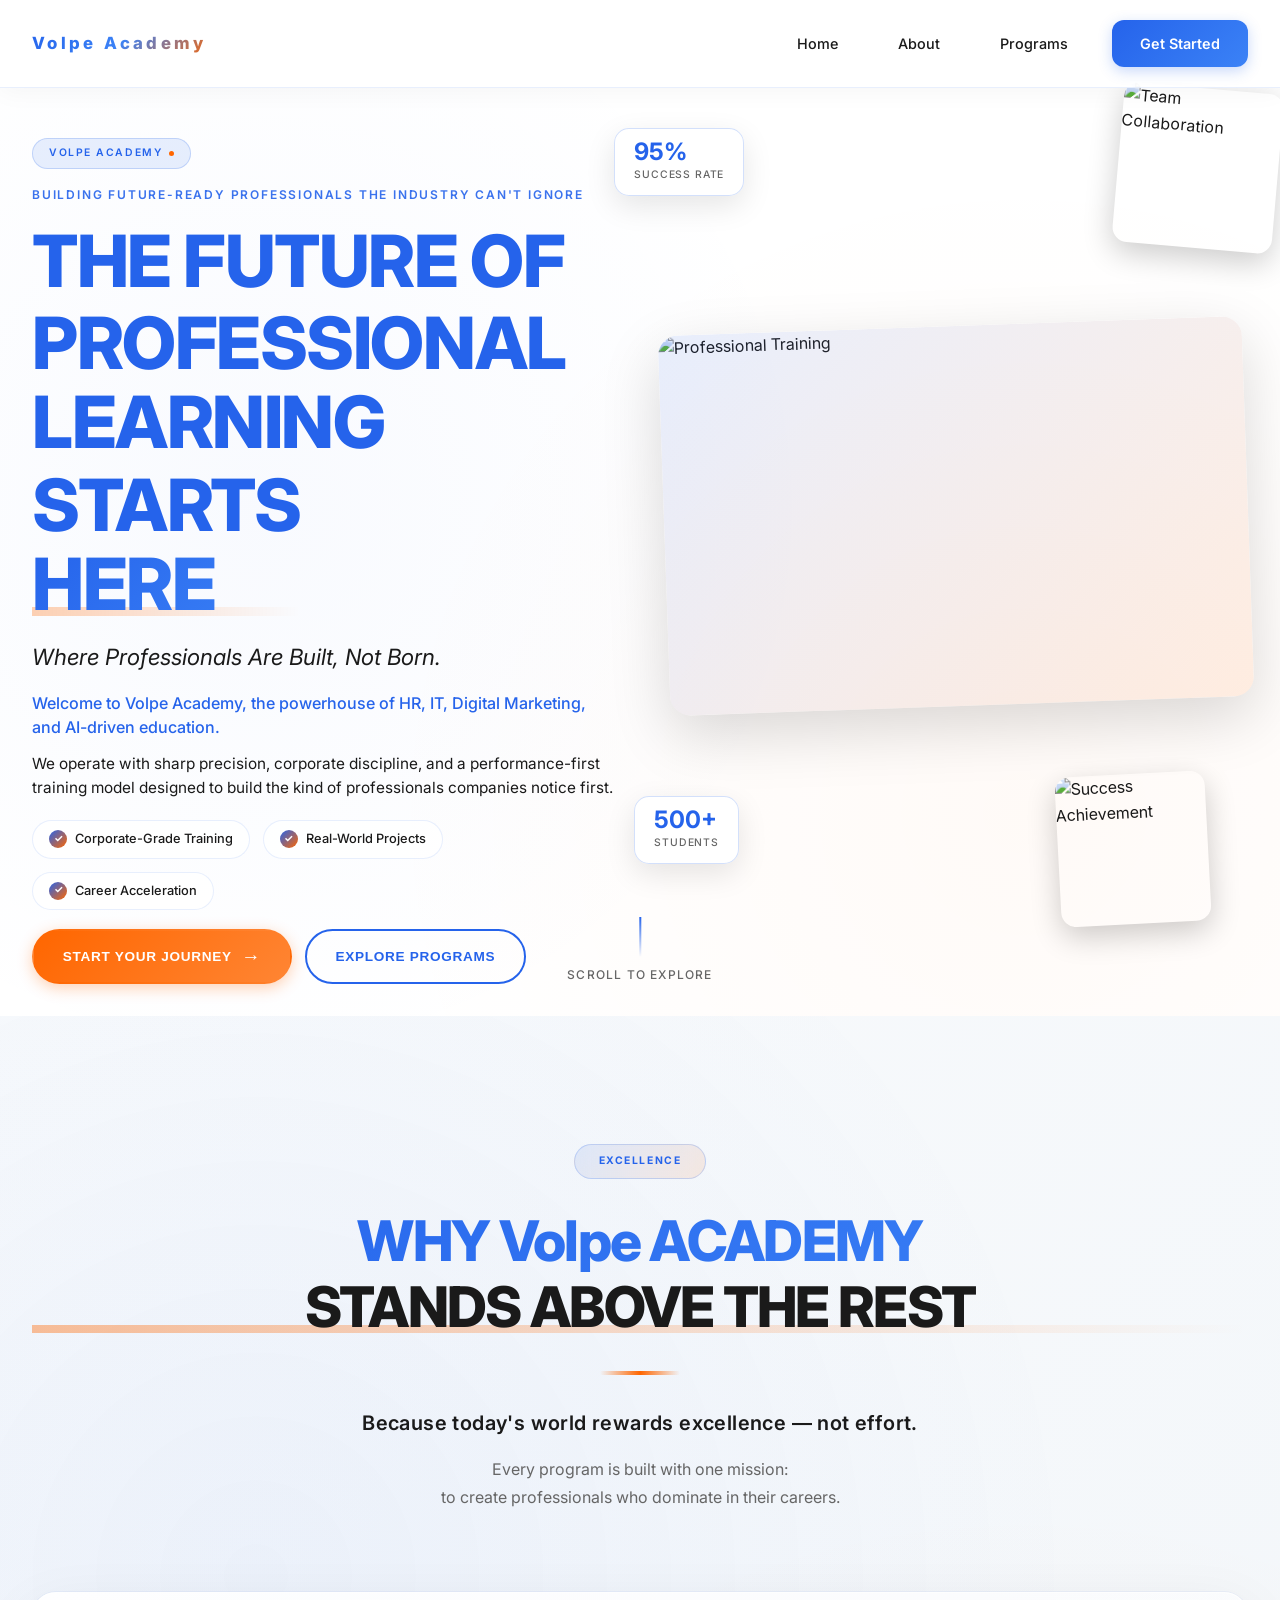
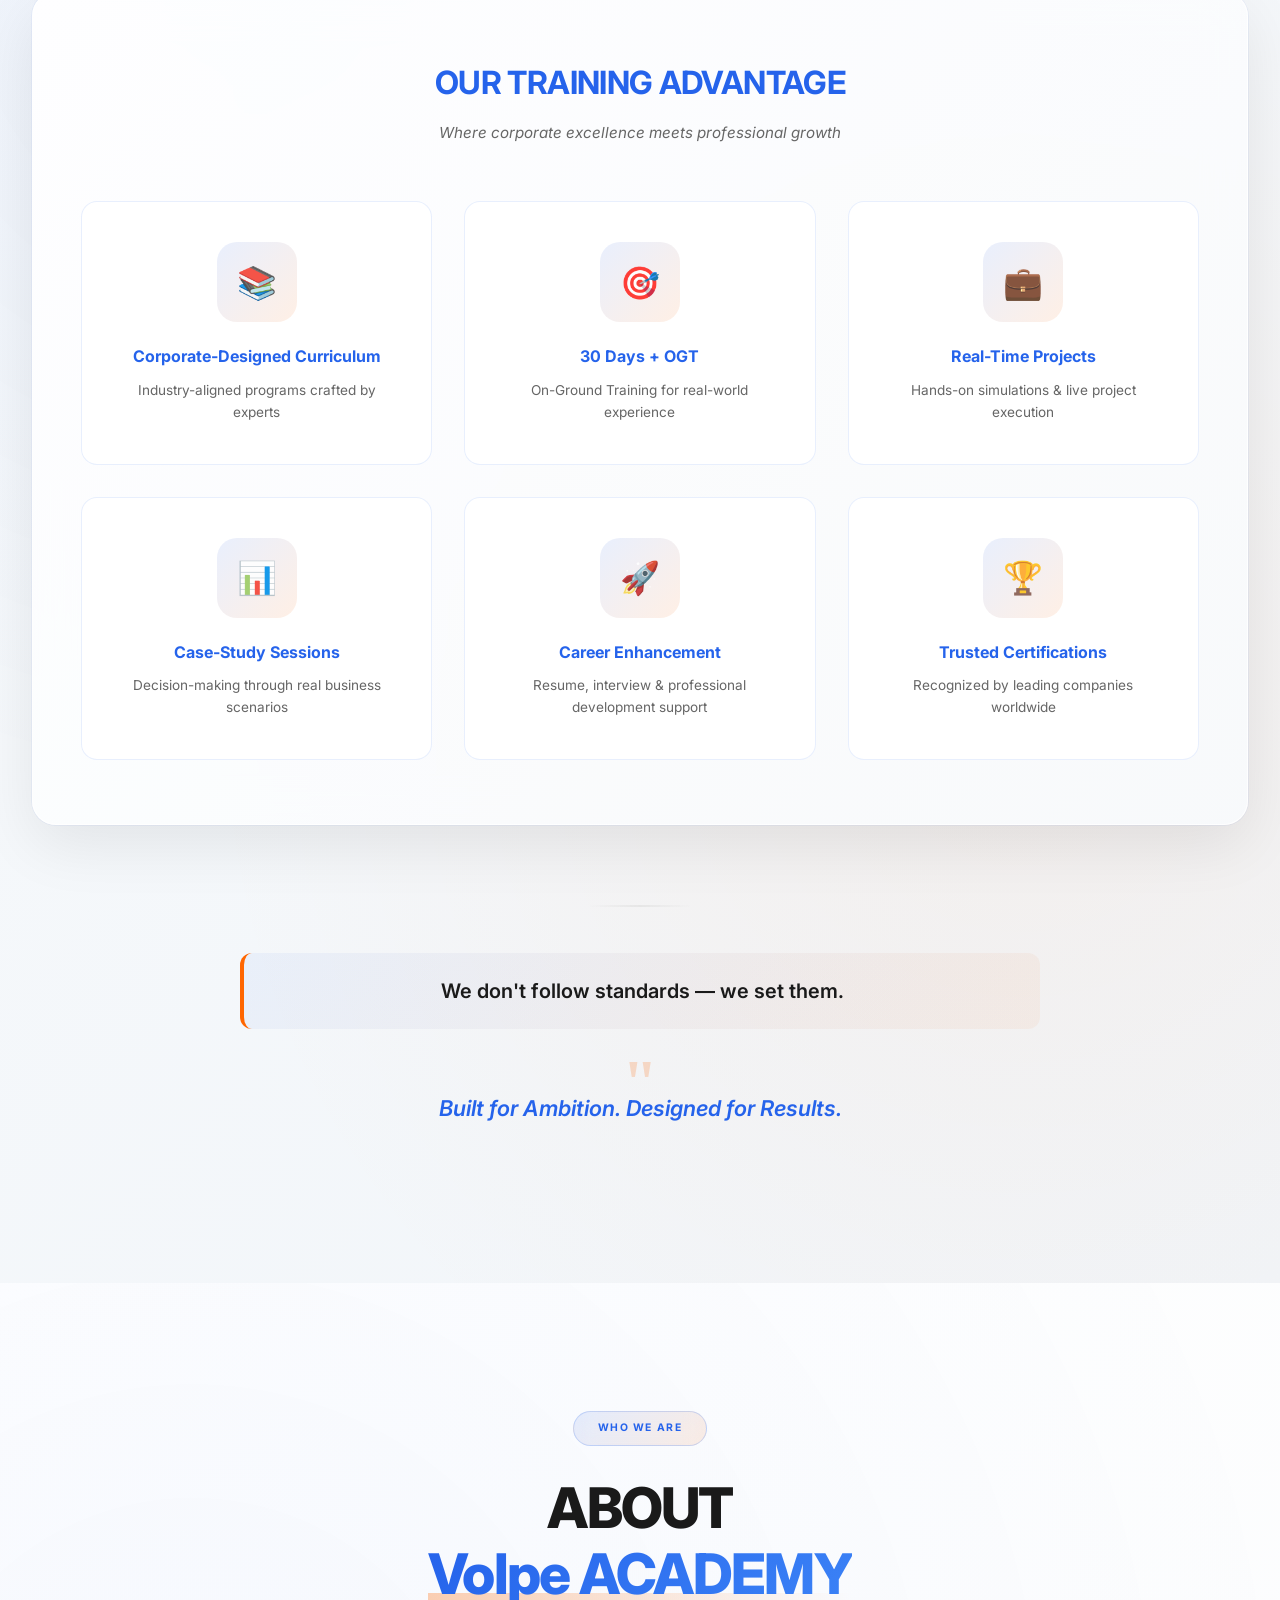
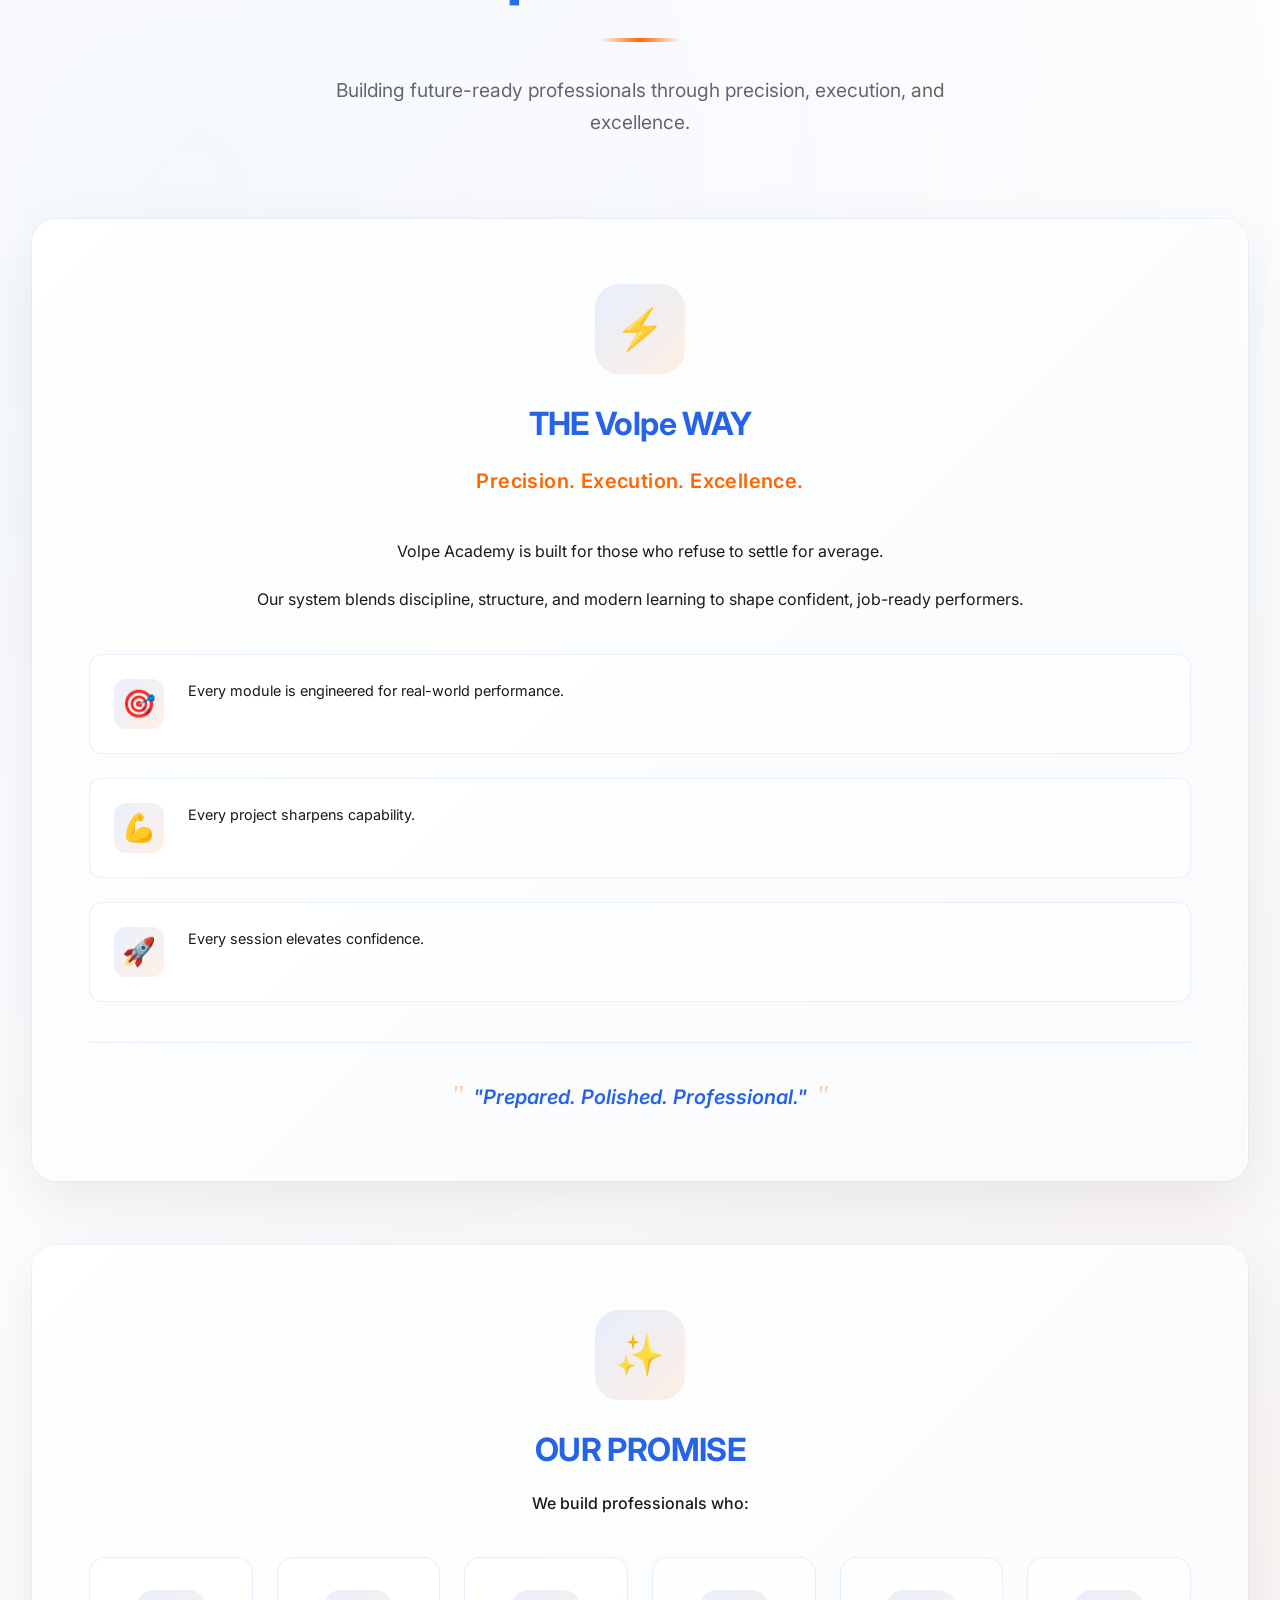
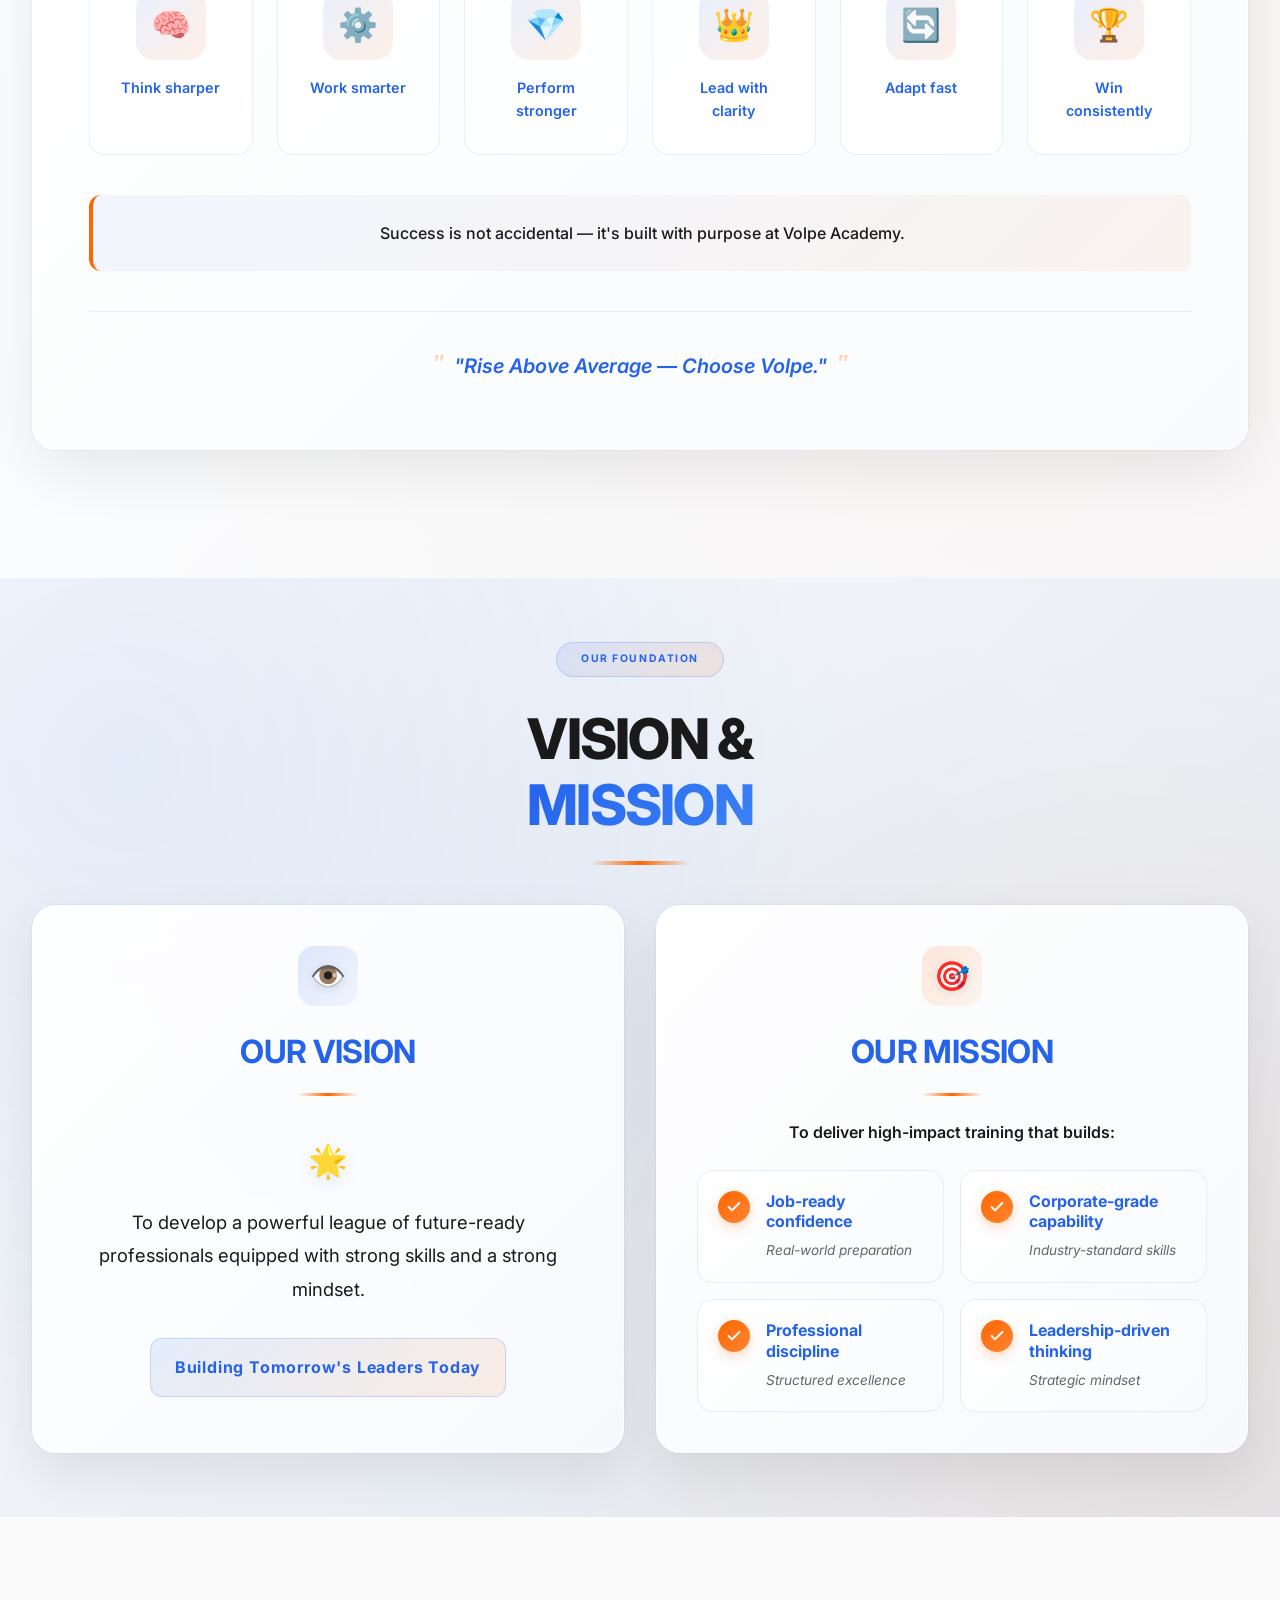
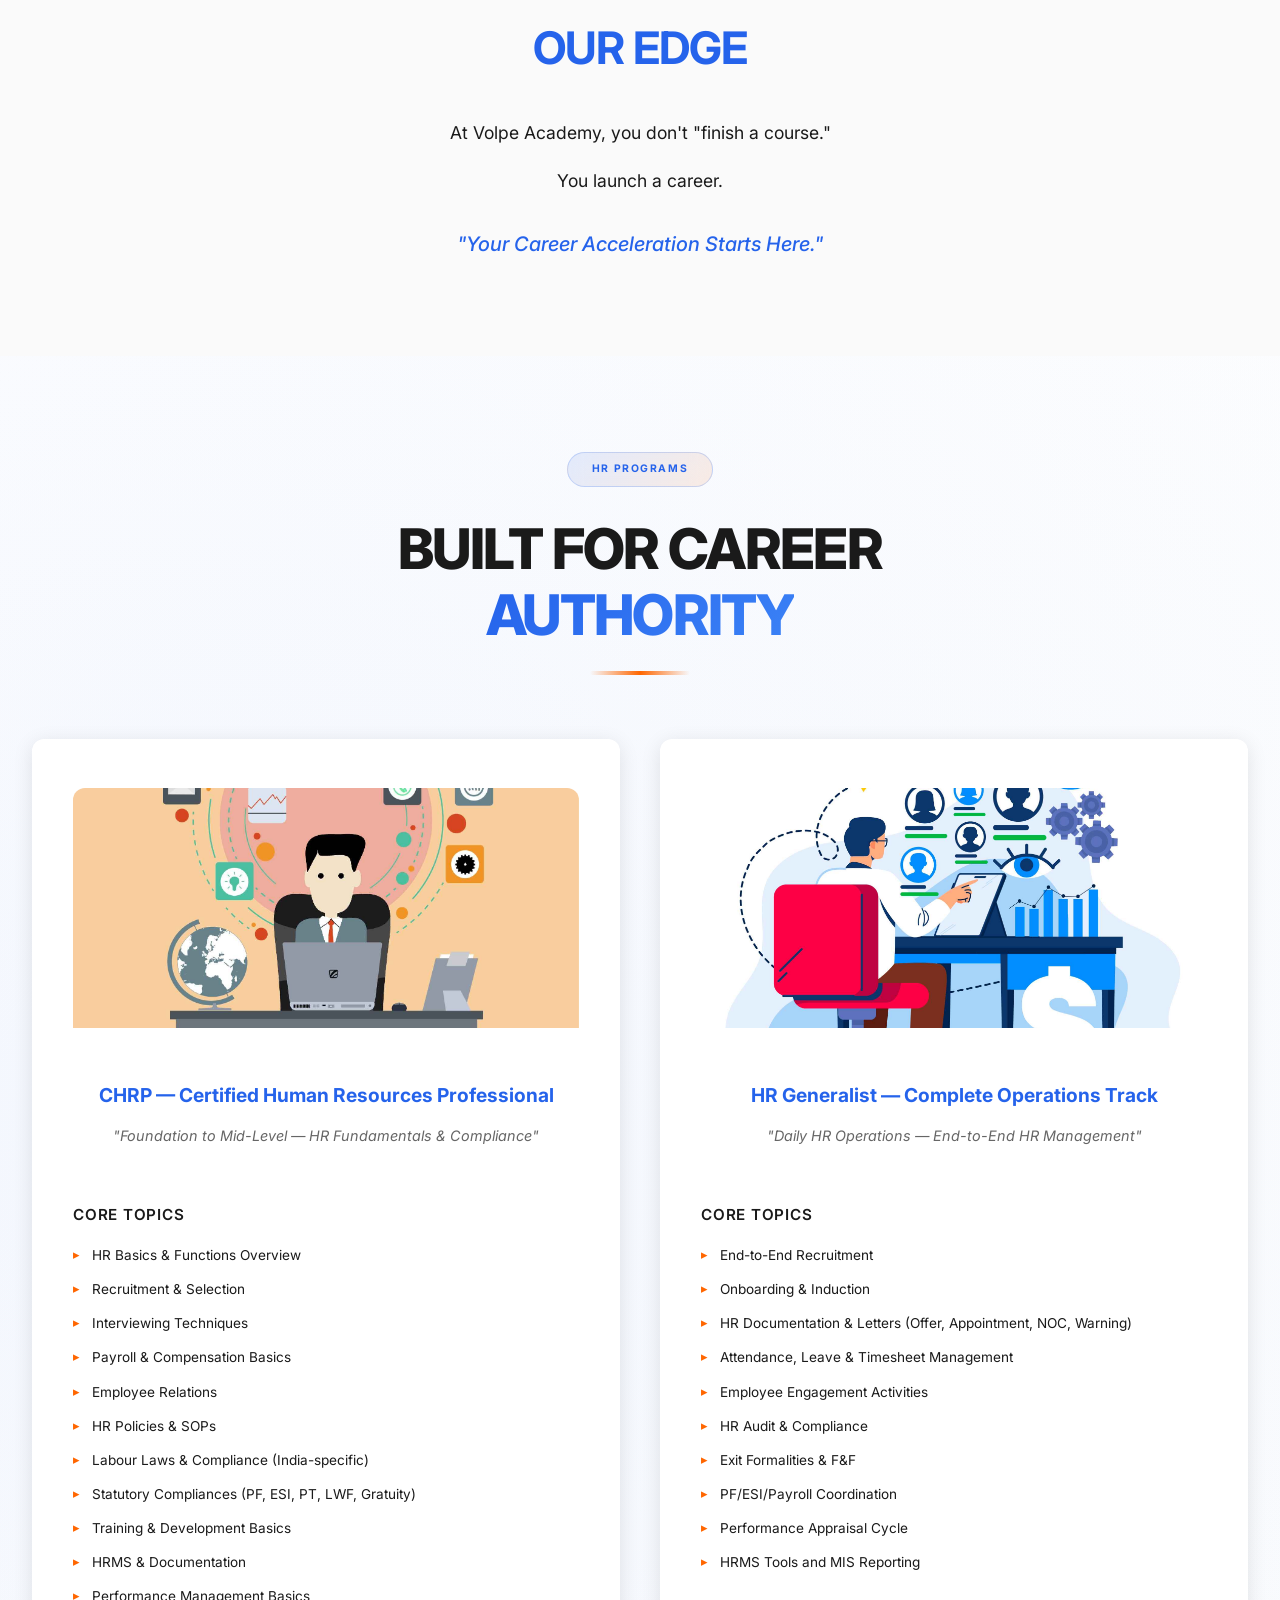
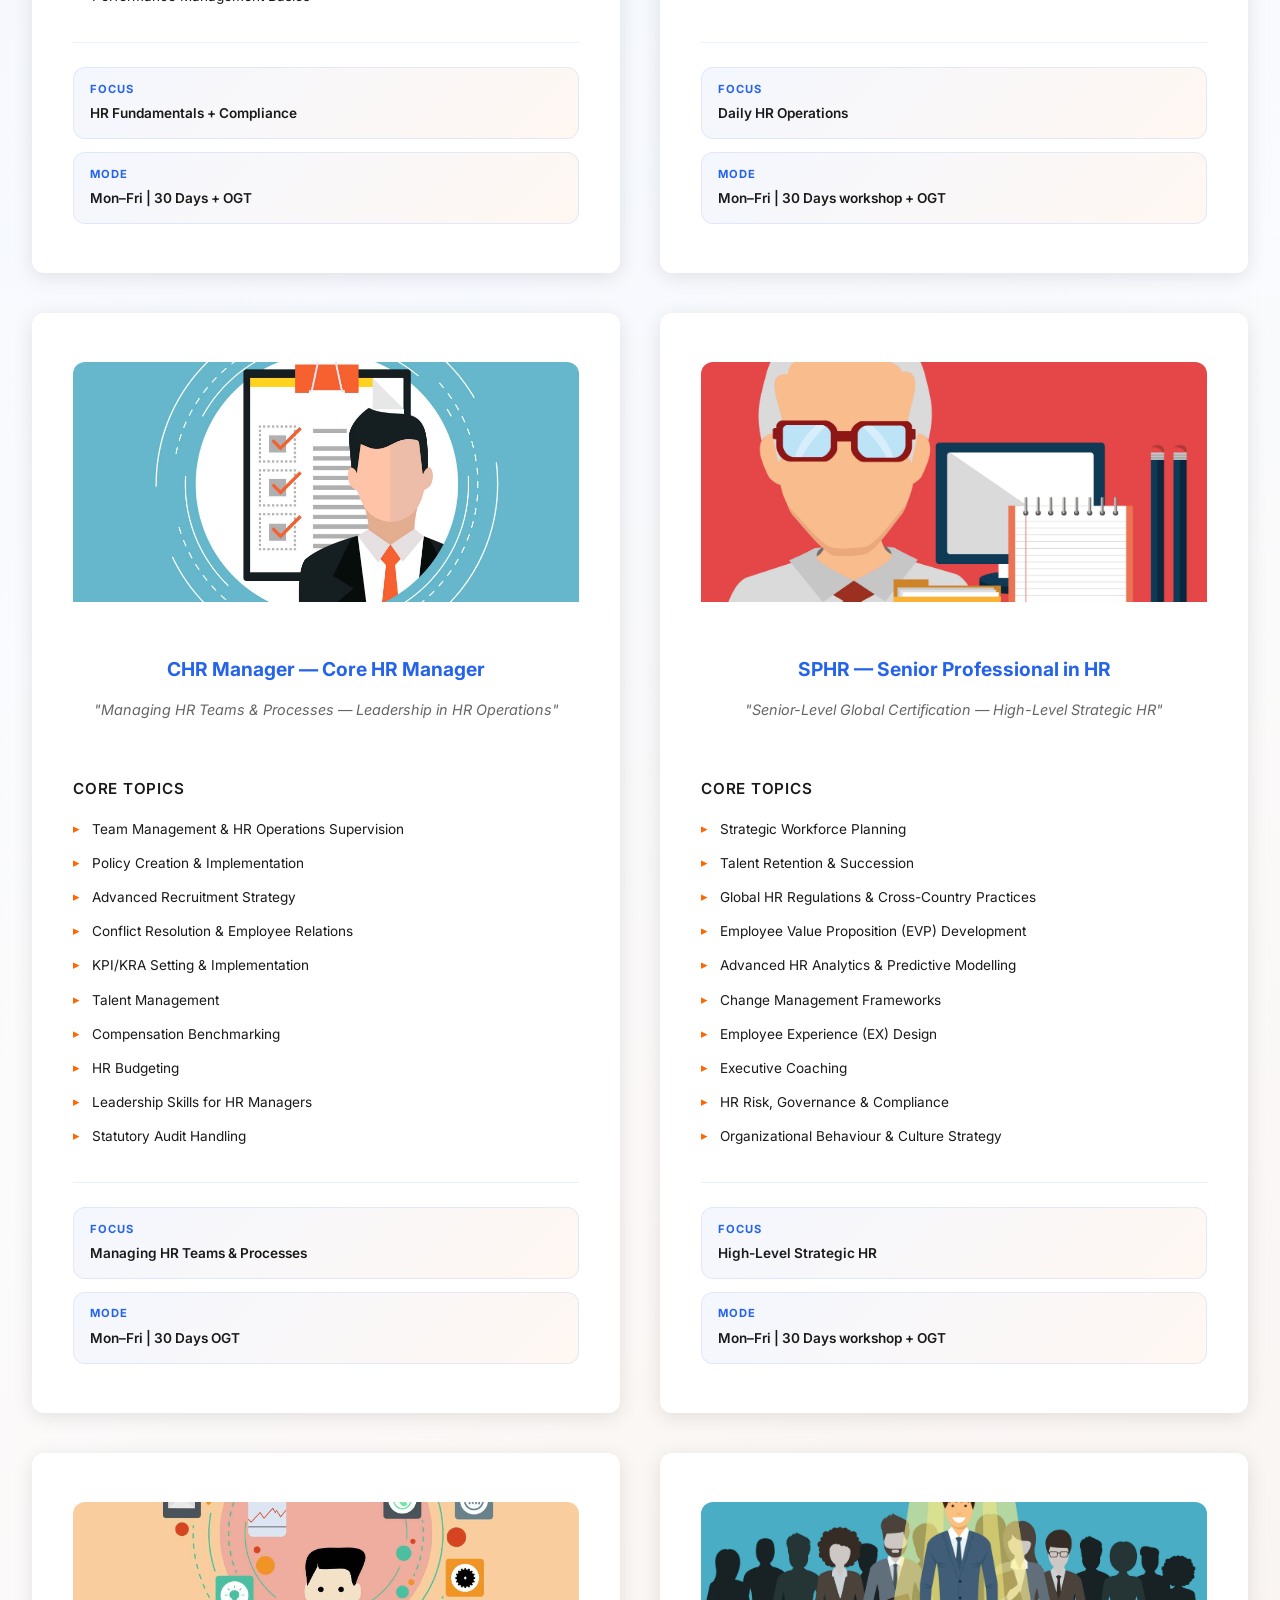
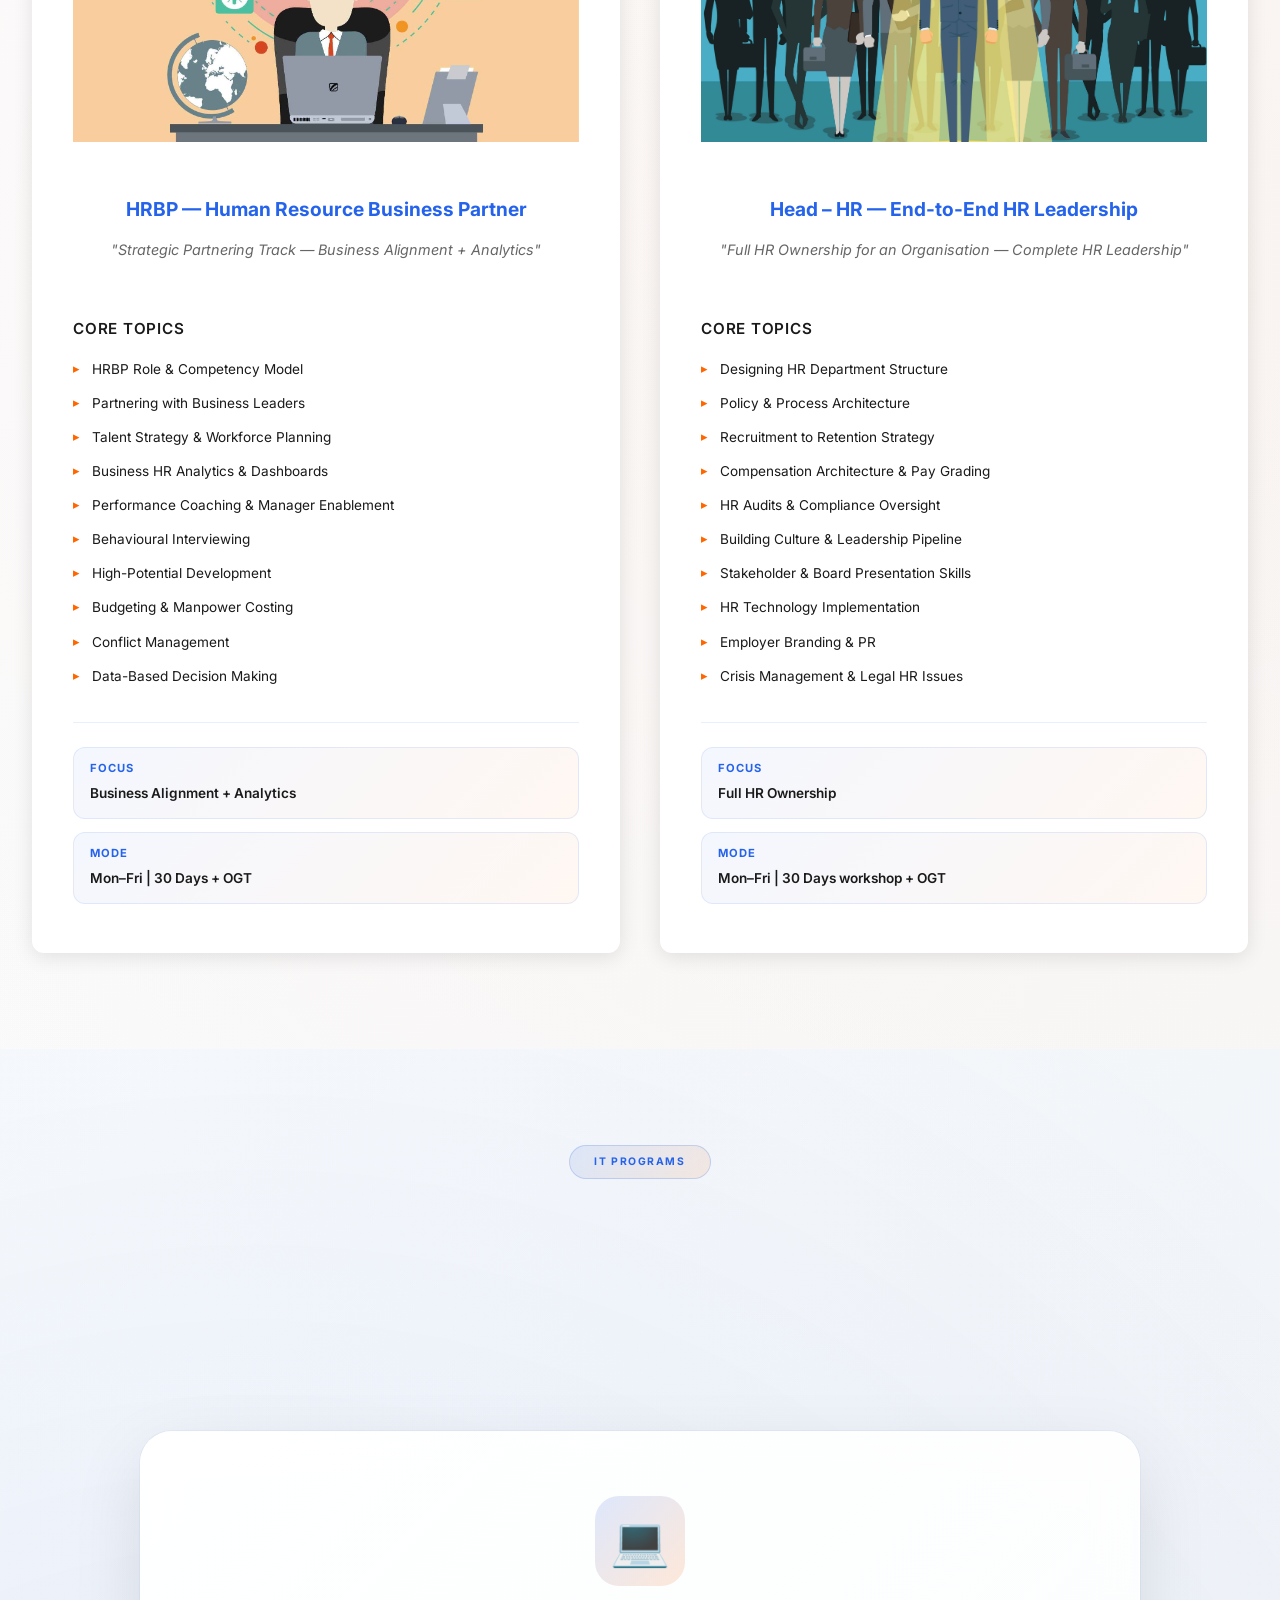
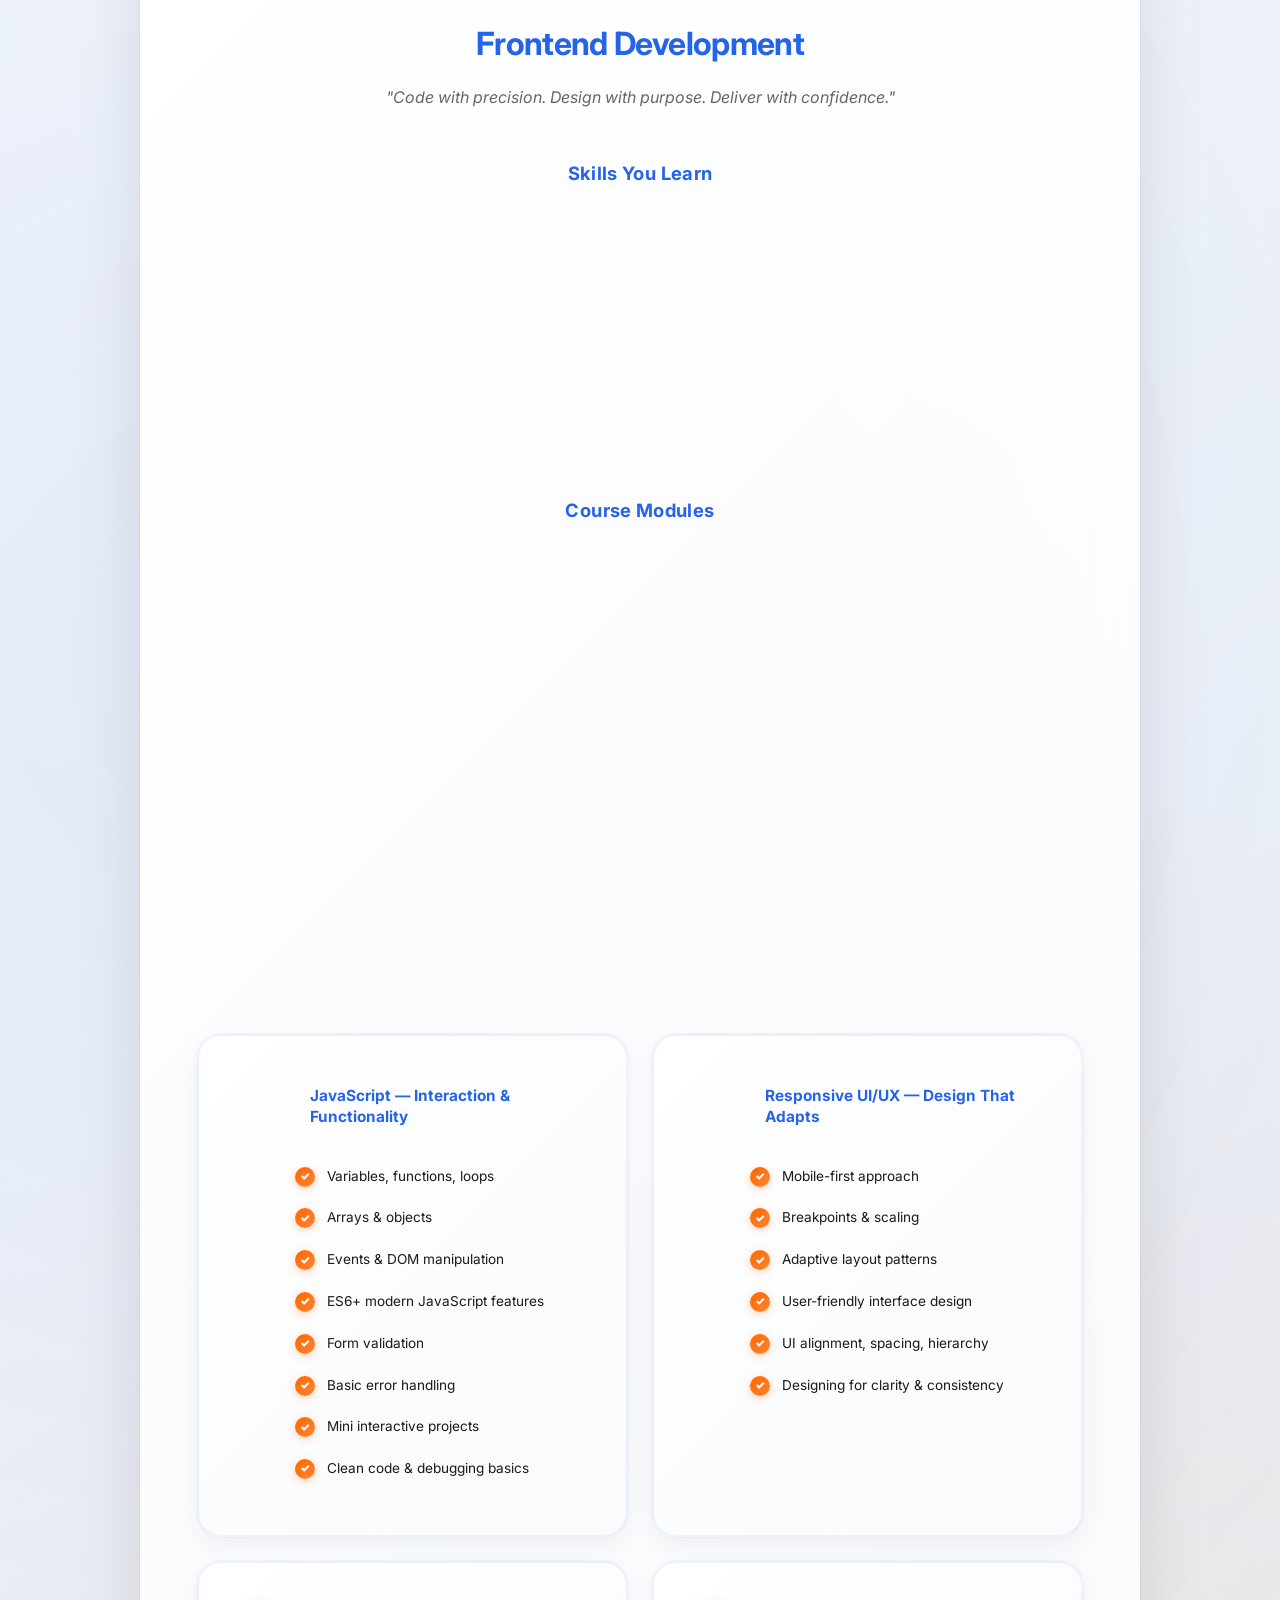
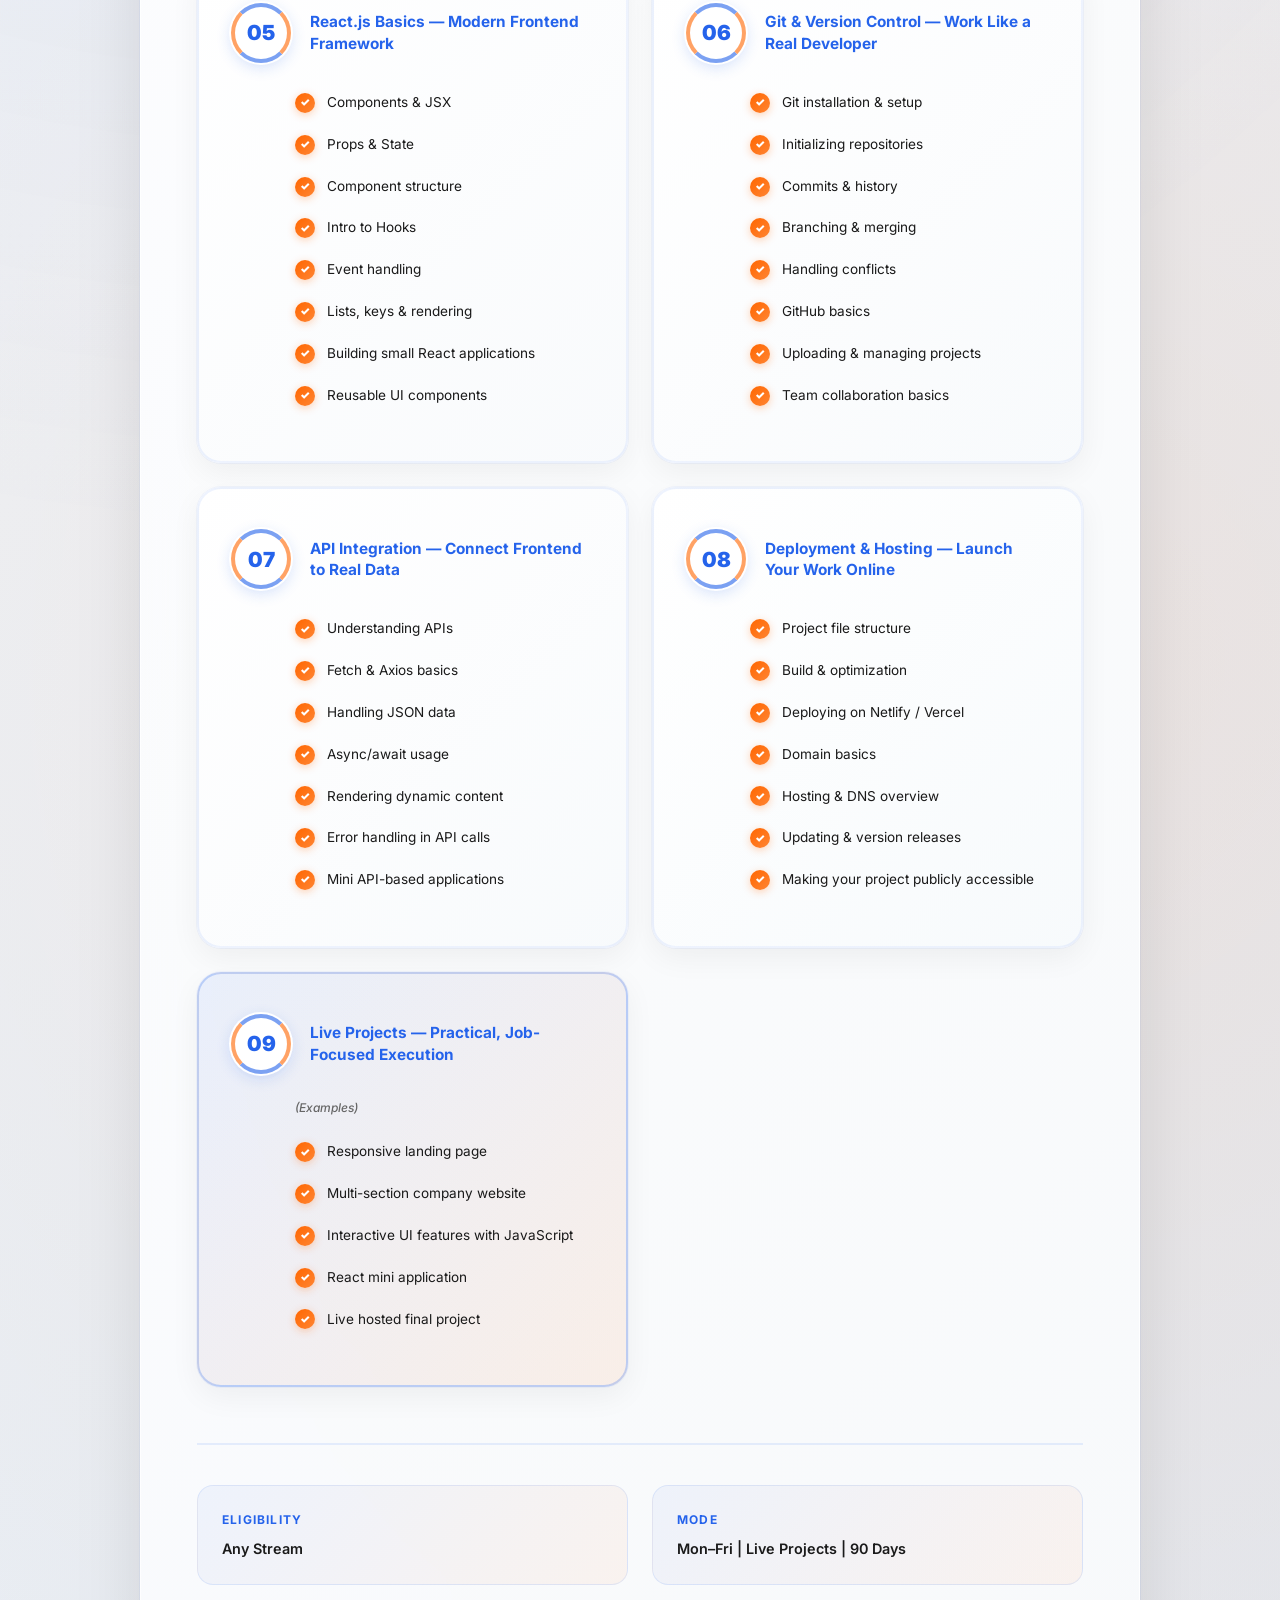
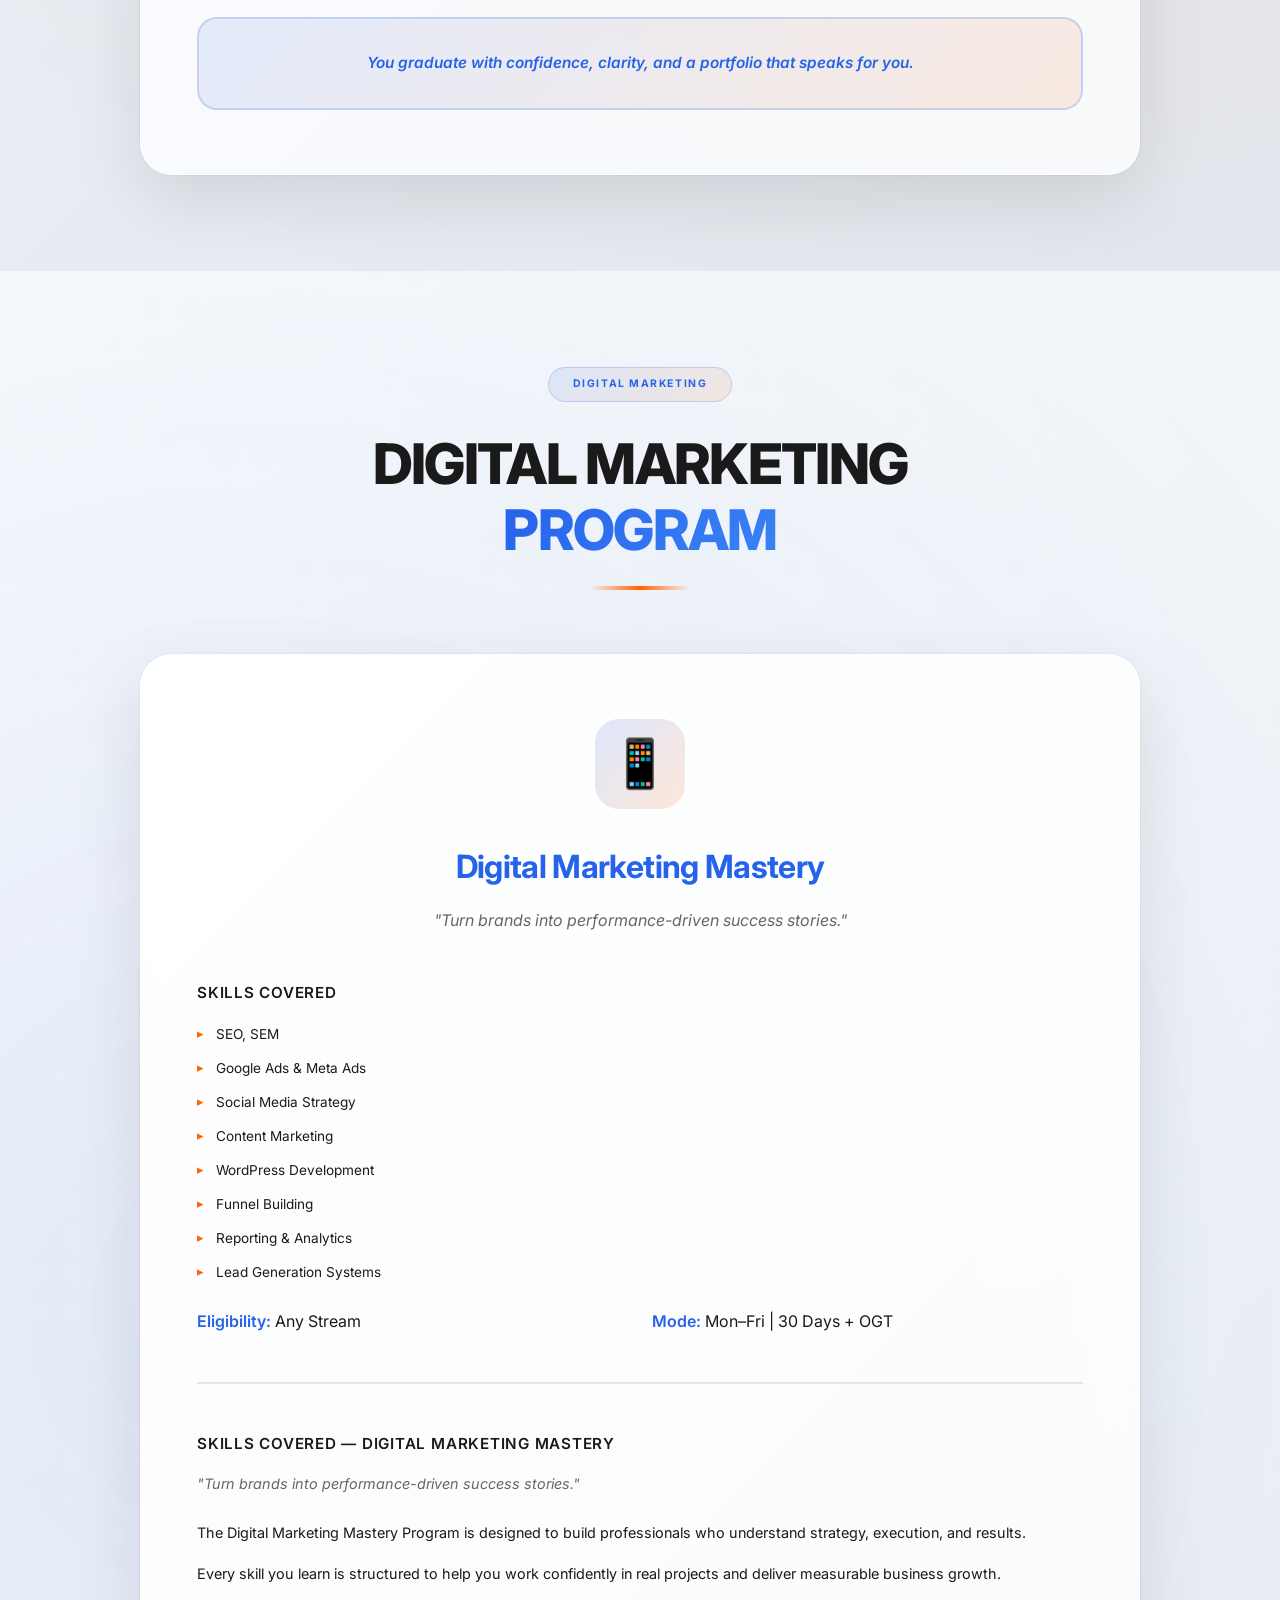
==== commit 4171066f: "removed the ai thing in the gird" ====
--- a/volpe/index.html
+++ b/volpe/index.html
@@ -156,13 +156,7 @@
                                 <h4 class="advantage-card-title">Real-Time Projects</h4>
                                 <p class="advantage-card-text">Hands-on simulations & live project execution</p>
                             </div>
-                            <div class="advantage-card">
-                                <div class="advantage-icon-wrapper">
-                                    <div class="advantage-icon">🤖</div>
-                                </div>
-                                <h4 class="advantage-card-title">AI-Powered Learning</h4>
-                                <p class="advantage-card-text">Modern modules enhanced with artificial intelligence</p>
-                            </div>
+                           
                             <div class="advantage-card">
                                 <div class="advantage-icon-wrapper">
                                     <div class="advantage-icon">📊</div>
--- a/volpe/styles.css
+++ b/volpe/styles.css
@@ -263,6 +263,7 @@
     animation: fadeInUp 1s ease-out;
     position: relative;
     z-index: 2;
+        margin-top: 90px;
 }
 
 .hero-images {
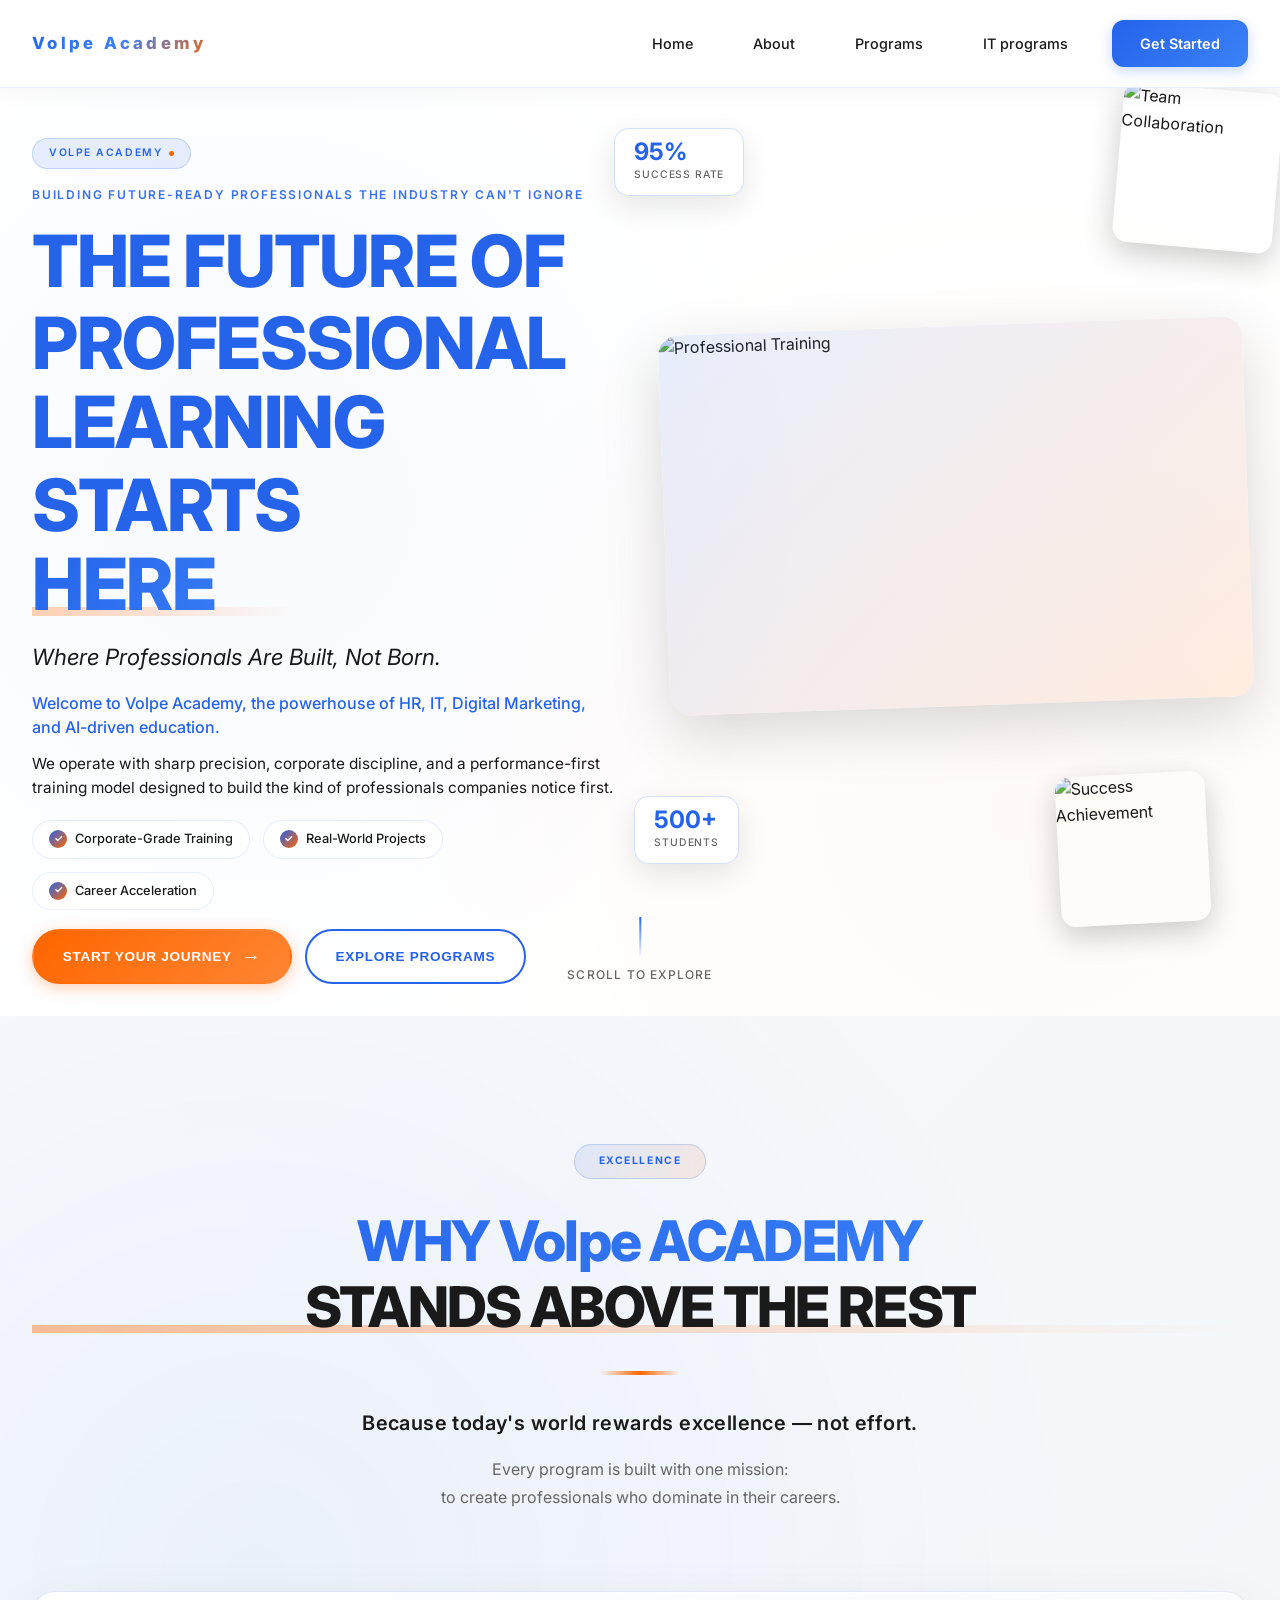
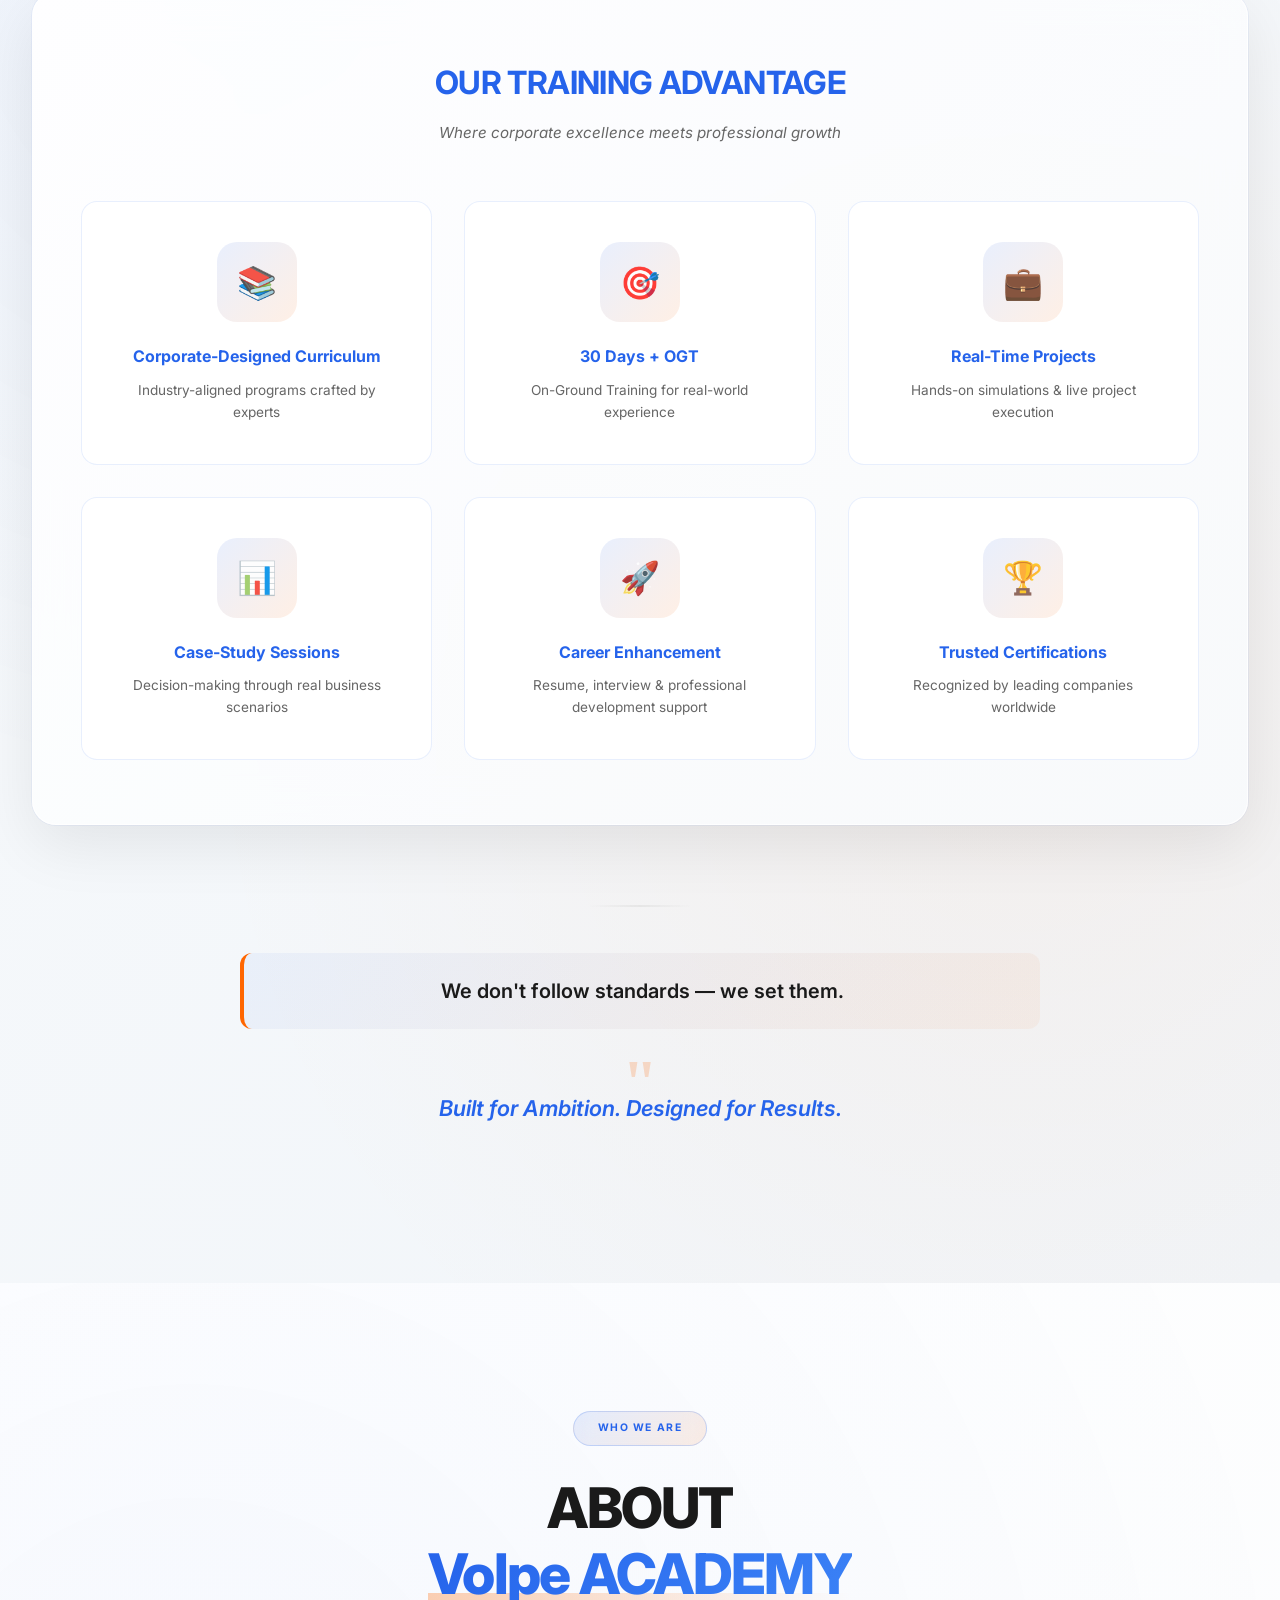
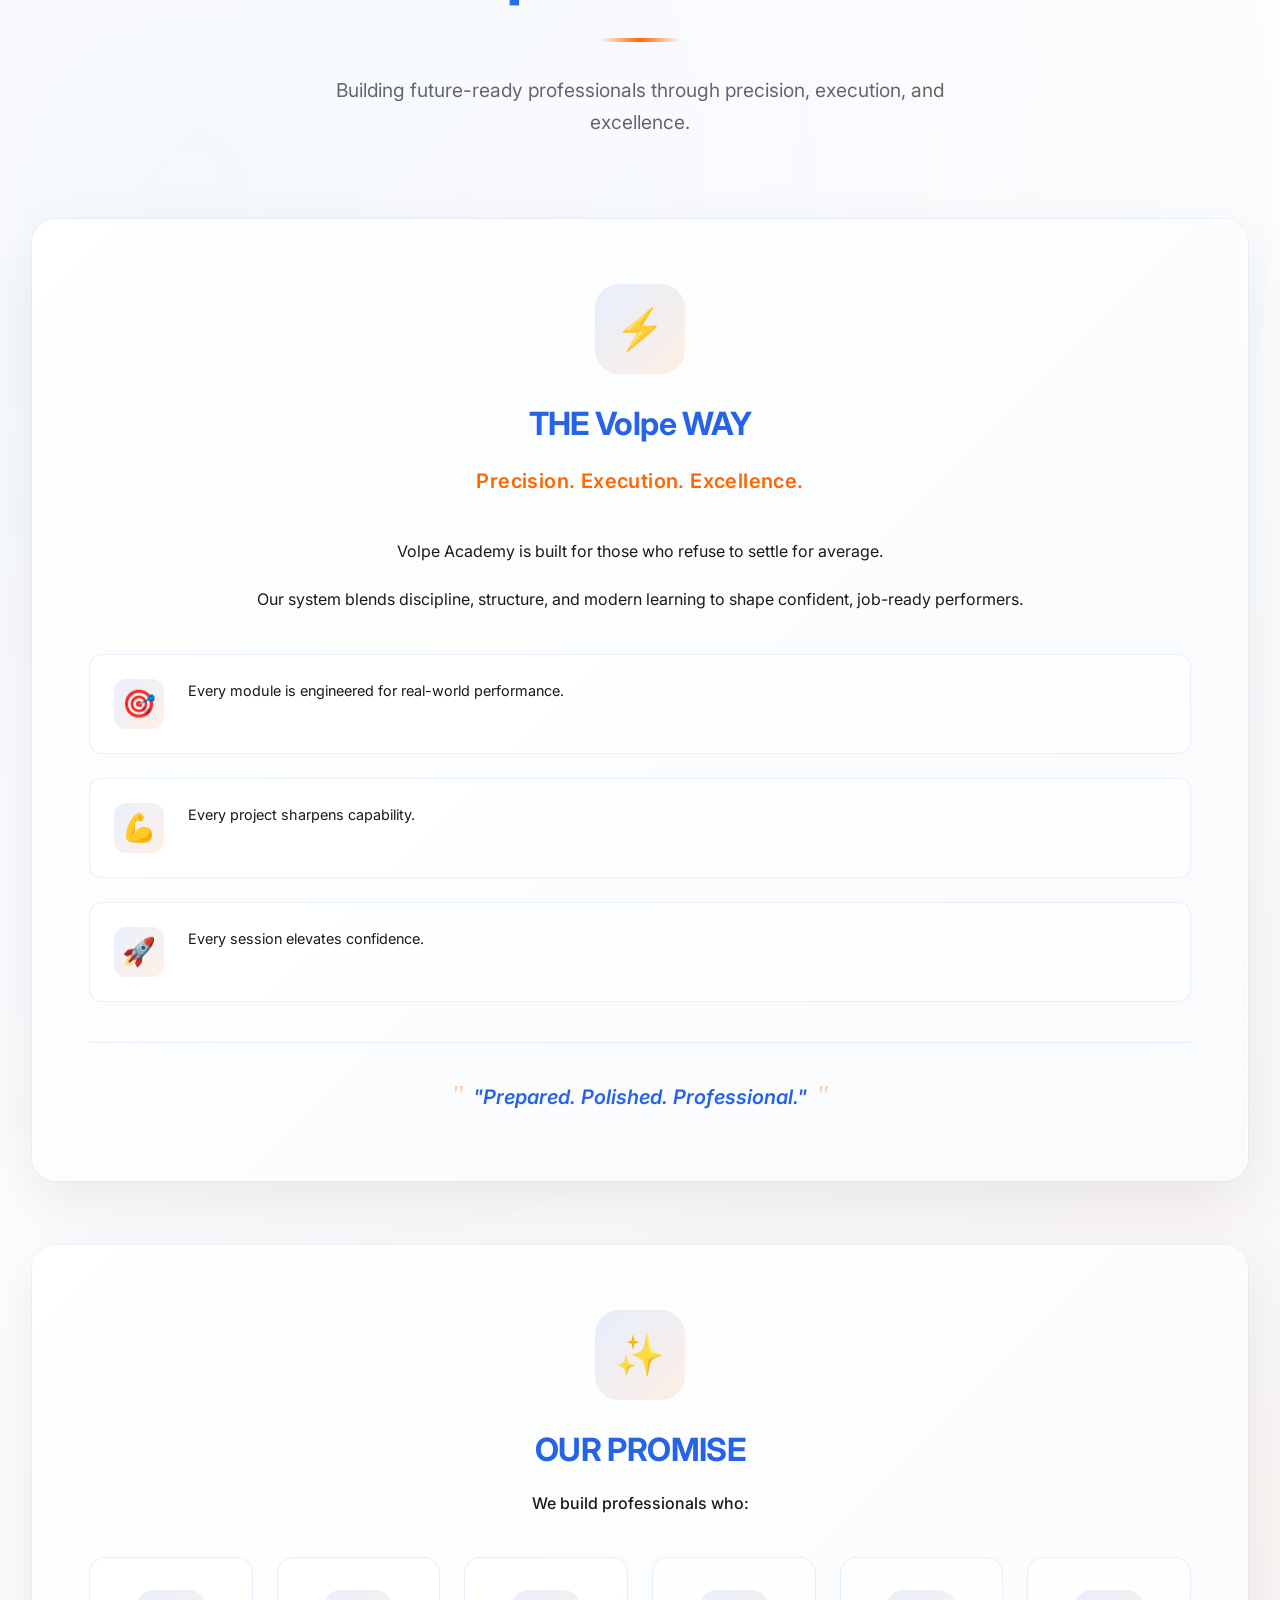
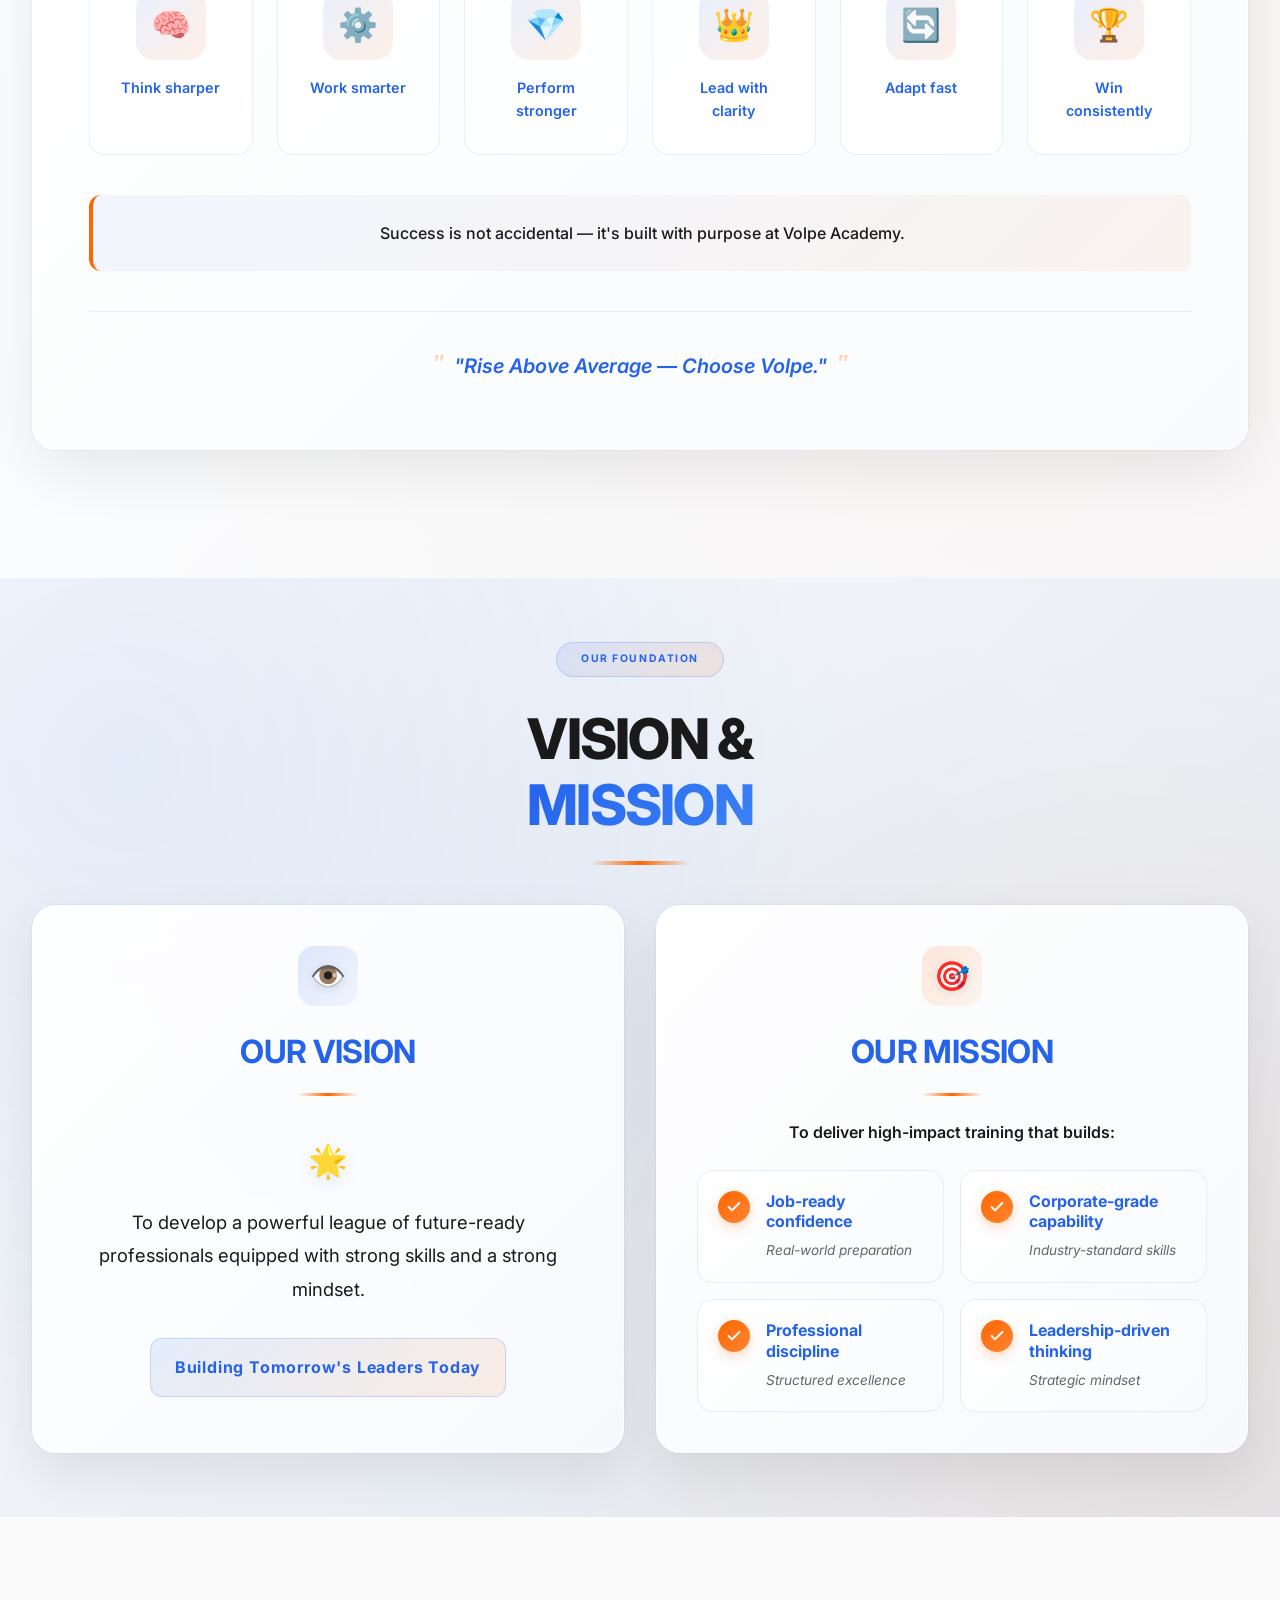
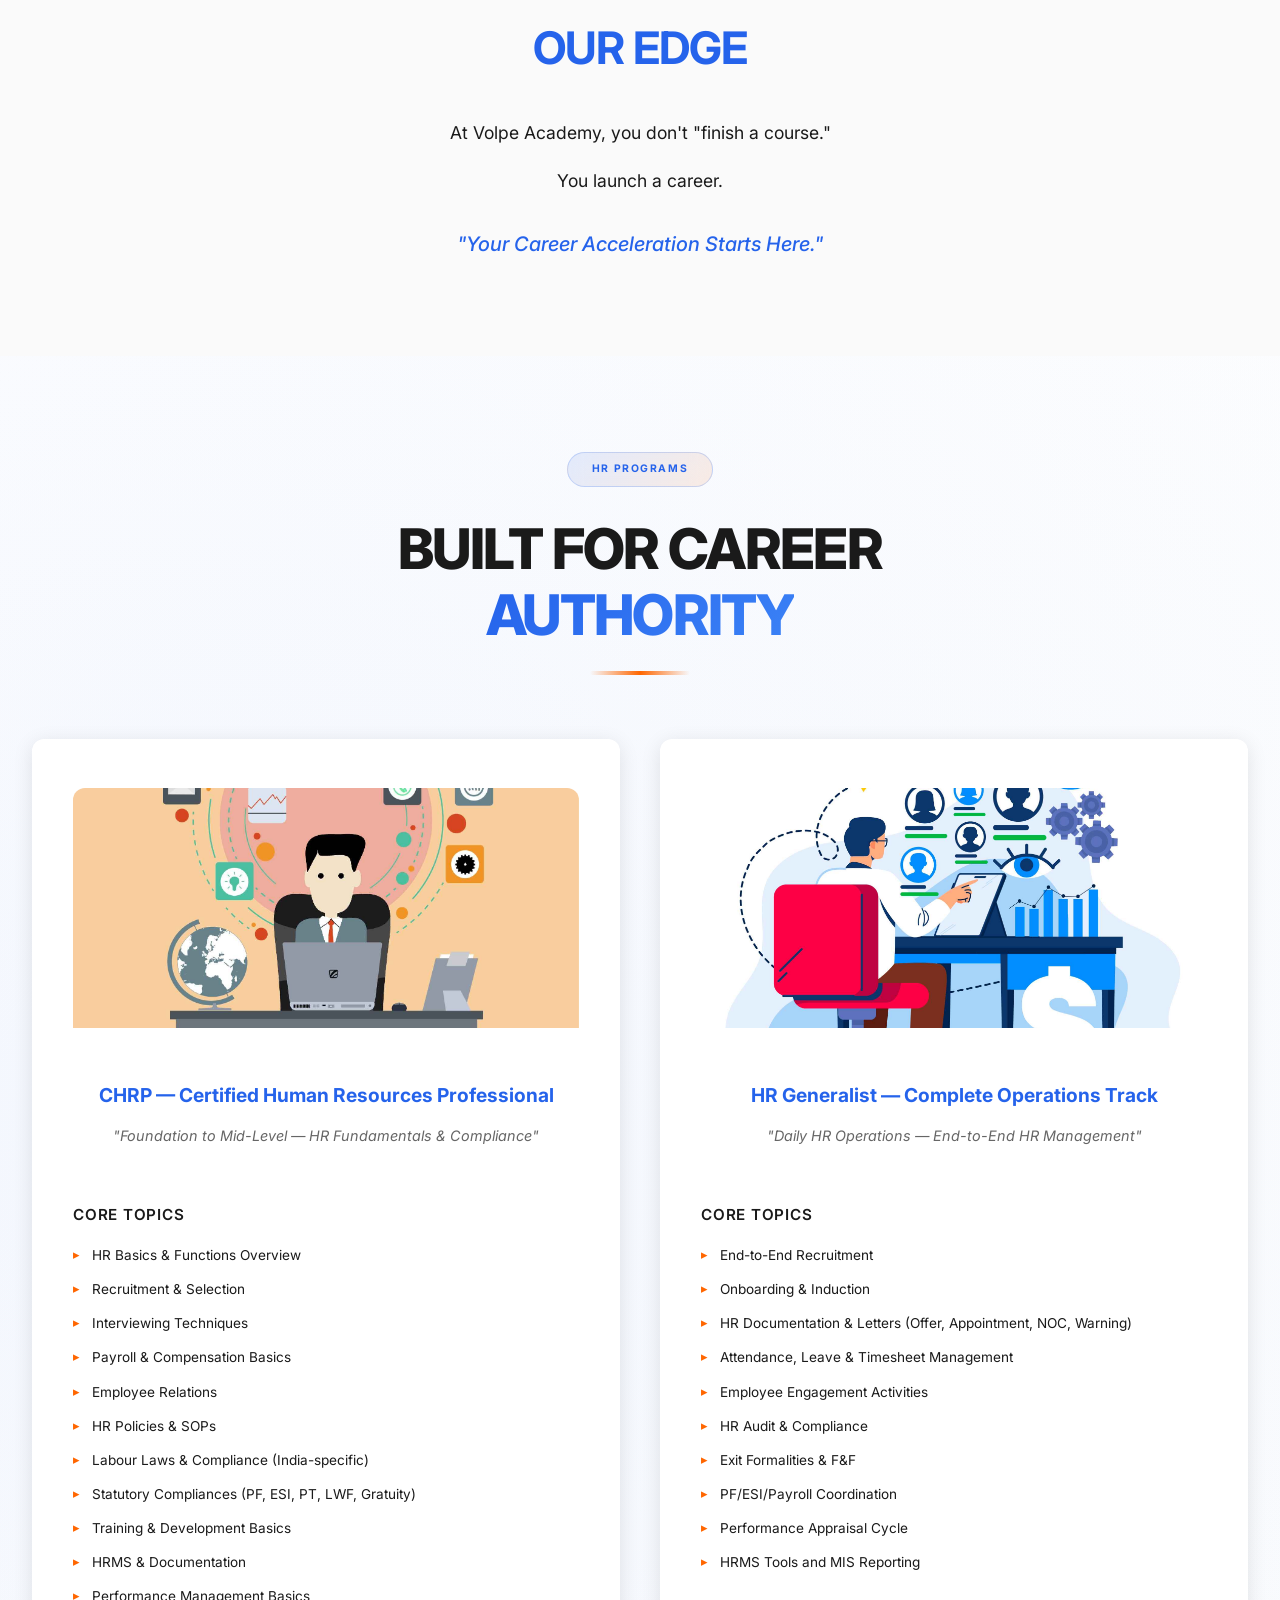
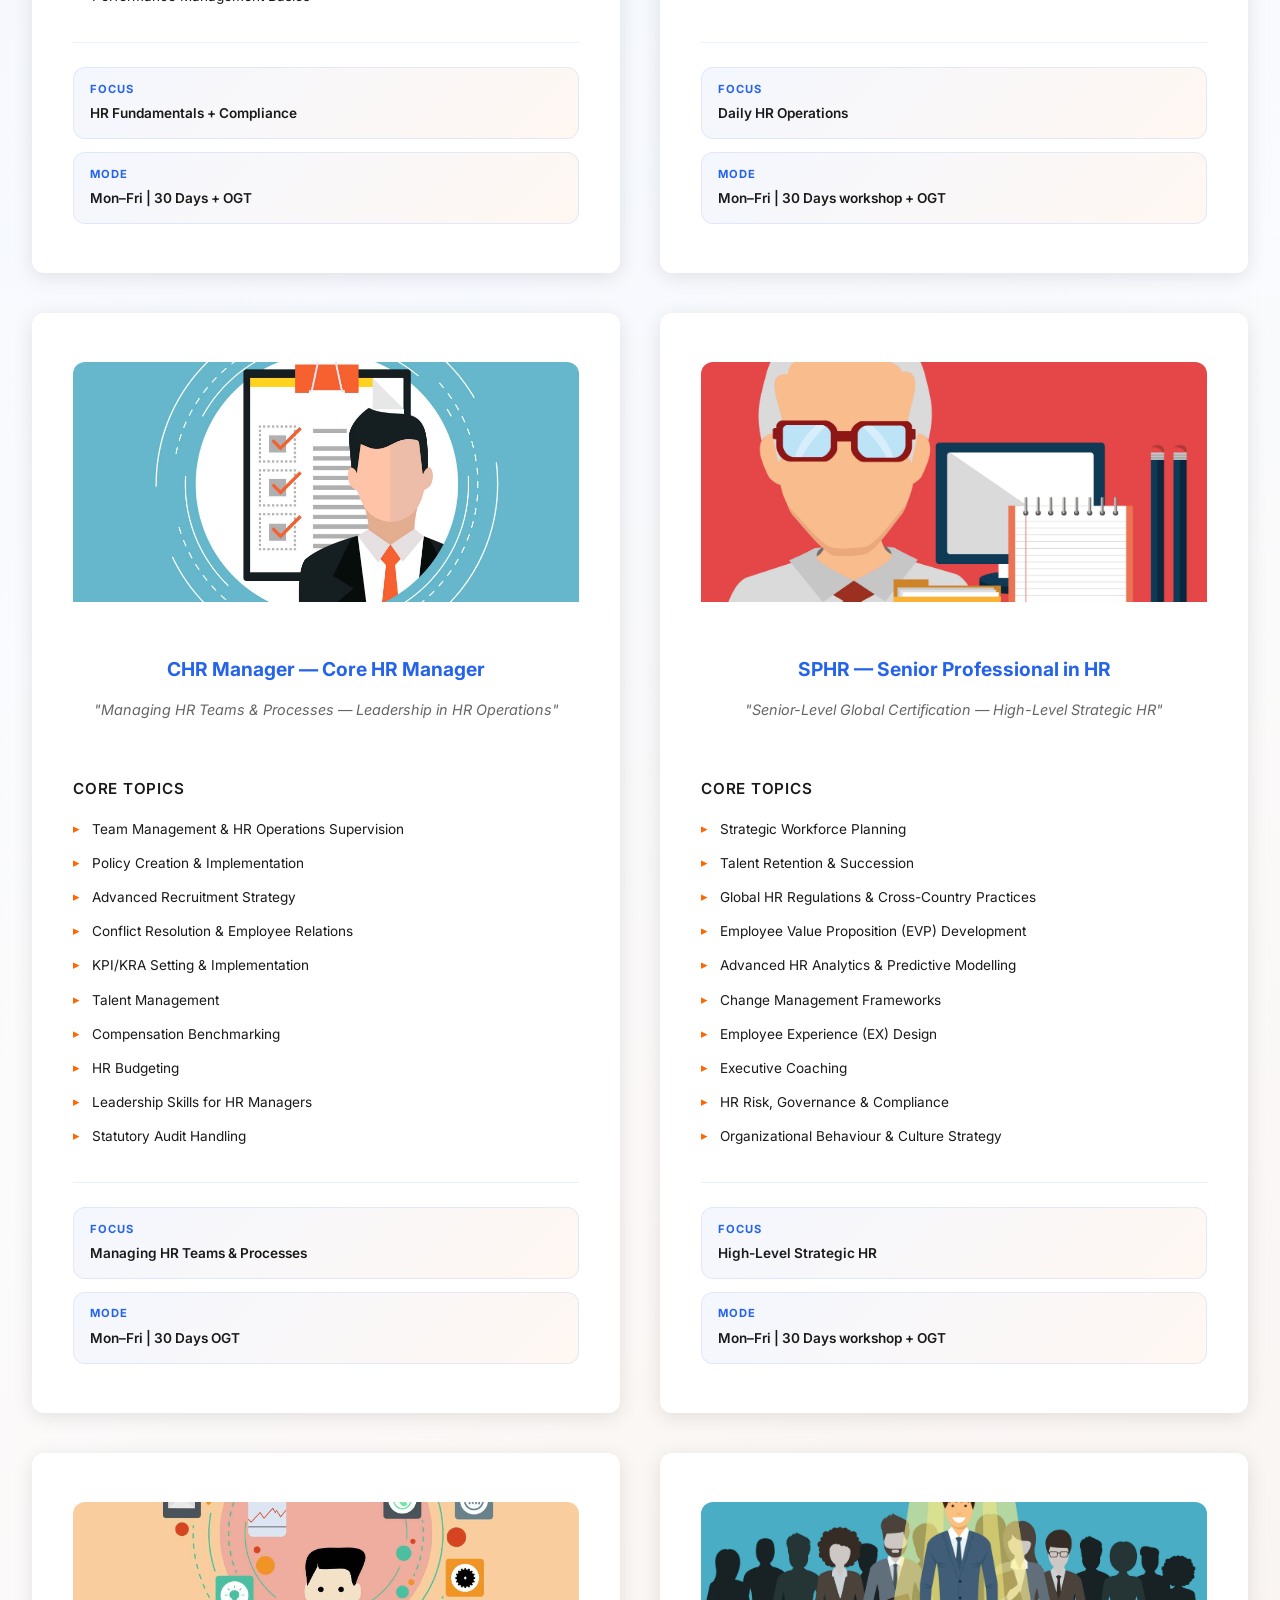
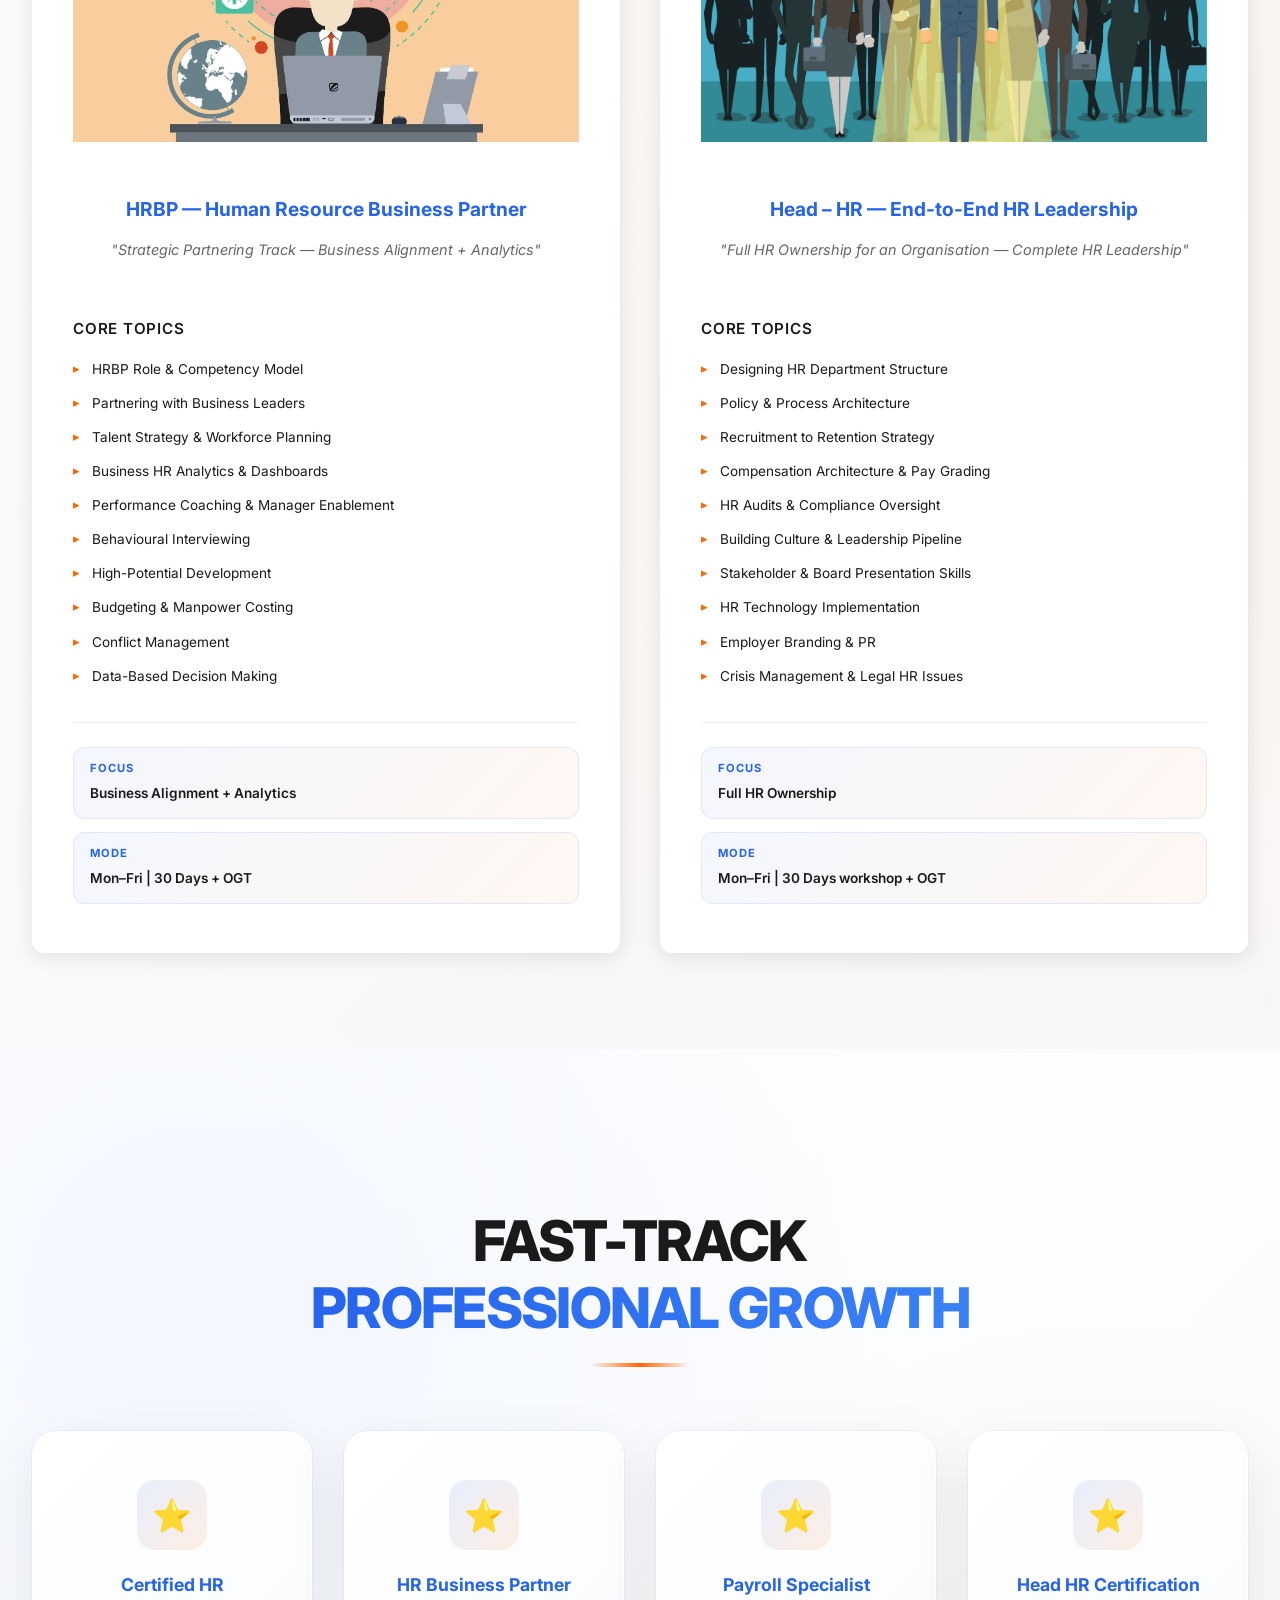
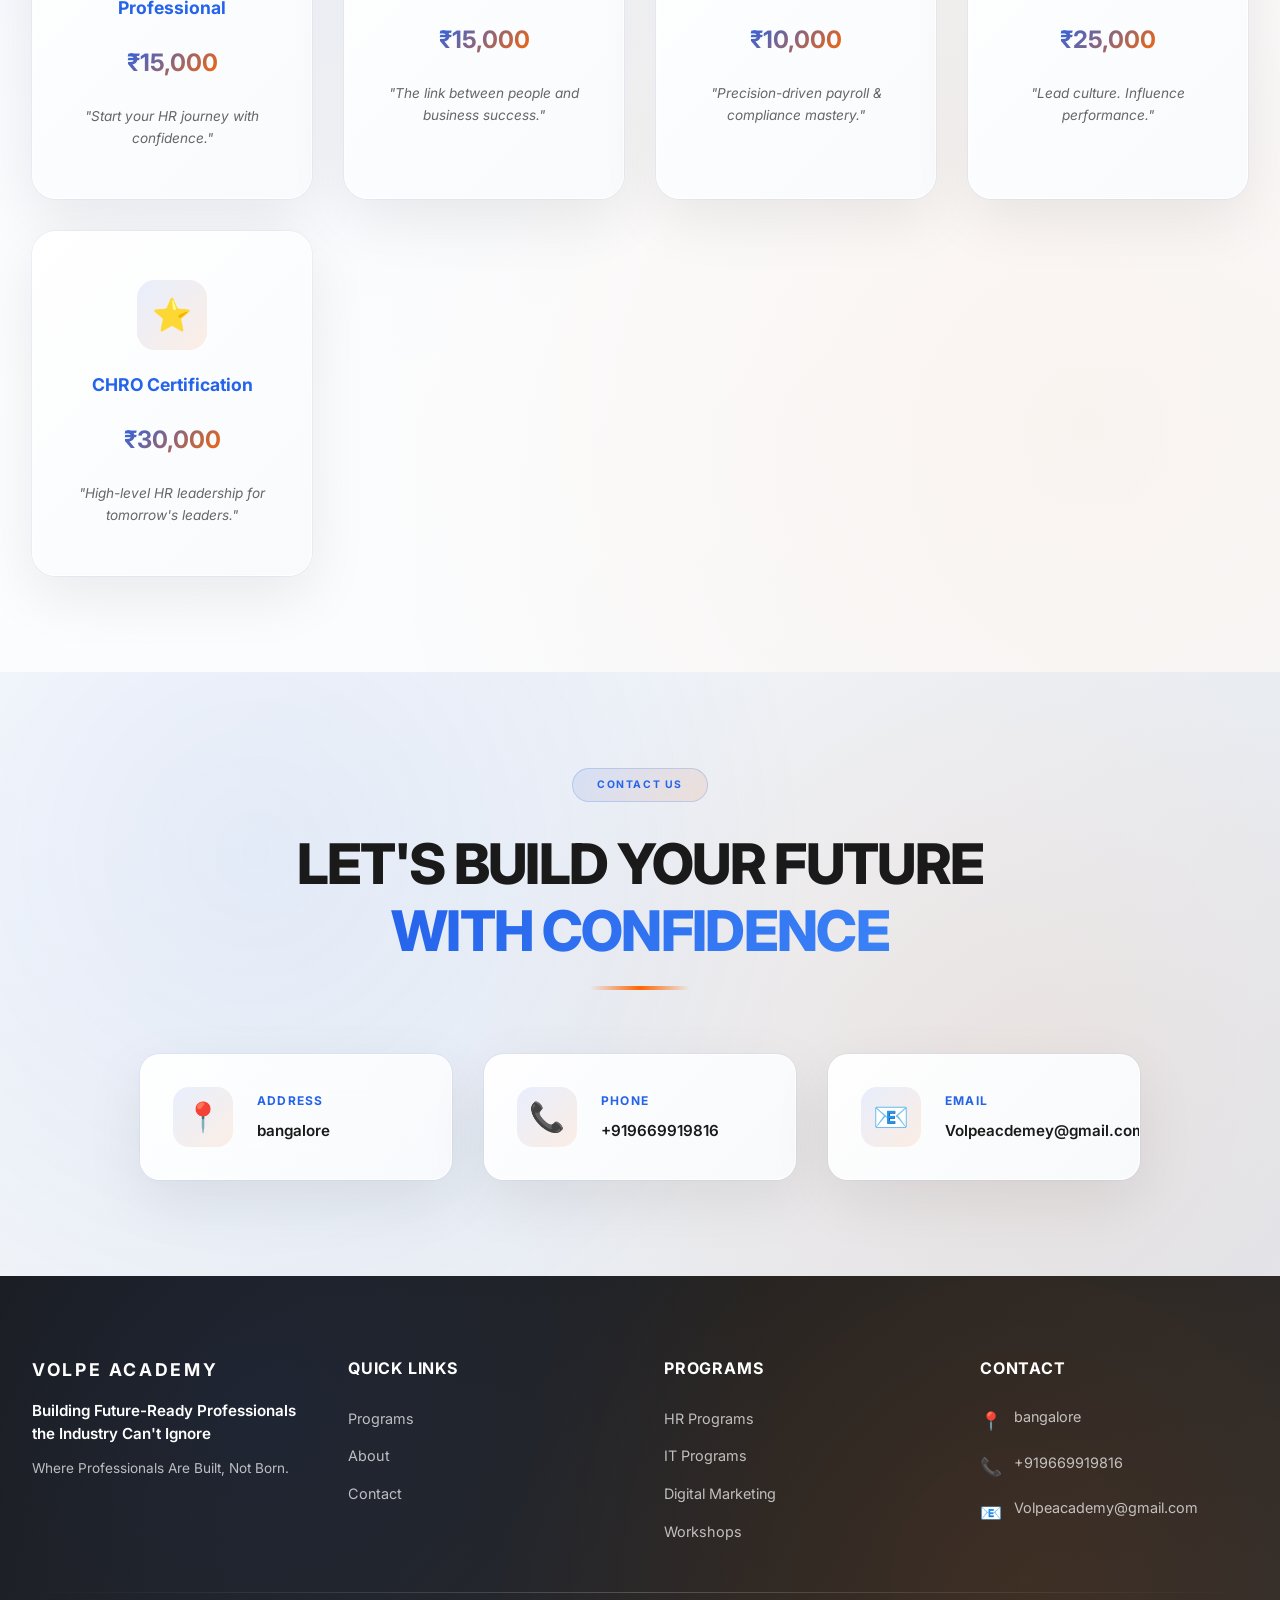
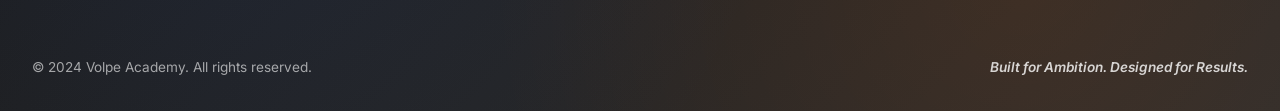
==== commit 86b408f2: "adding the new section" ====
--- a/volpe/index.html
+++ b/volpe/index.html
@@ -23,6 +23,7 @@
                     <a href="index.html">Home</a>
                     <a href="#about">About</a>
                     <a href="#programs">Programs</a>
+                    <a href="itprograms.html">IT programs</a>
                     <a href="#contact" class="nav-cta">Get Started</a>
                 </div>
             </div>
@@ -660,416 +661,8 @@
             </div>
         </section>
 
-        <section class="it-programs-section">
-            <div class="it-background-pattern"></div>
-            <div class="it-programs-container">
-                <div class="it-section-header">
-                    <div class="it-badge">
-                        <span>IT PROGRAMS</span>
-                    </div>
-                    <h2 class="it-main-title">
-                        <span class="it-title-line">SKILLS THAT MOVE</span>
-                        <span class="it-title-accent">YOUR CAREER FORWARD</span>
-                    </h2>
-                    <div class="it-title-divider"></div>
-                </div>
-                
-                <div class="it-course-wrapper">
-                    <div class="it-course-card">
-                        <div class="it-card-header">
-                            <div class="it-icon-wrapper">
-                                <div class="it-icon-bg"></div>
-                                <span class="it-icon">💻</span>
-                            </div>
-                            <h4 class="it-course-title">Frontend Development</h4>
-                            <p class="it-course-tagline">"Code with precision. Design with purpose. Deliver with confidence."</p>
-                        </div>
-                        
-                        <div class="it-course-content">
-                            <div class="it-skills-section">
-                                <h5 class="it-section-label">Skills You Learn</h5>
-                                <div class="it-skills-grid">
-                                    <div class="it-skill-card">
-                                        <span class="it-skill-icon">⚡</span>
-                                        <span class="it-skill-text">HTML5 Fundamentals</span>
-                                    </div>
-                                    <div class="it-skill-card">
-                                        <span class="it-skill-icon">🎨</span>
-                                        <span class="it-skill-text">CSS3 Styling & Layouts</span>
-                                    </div>
-                                    <div class="it-skill-card">
-                                        <span class="it-skill-icon">⚙️</span>
-                                        <span class="it-skill-text">JavaScript Essentials</span>
-                                    </div>
-                                    <div class="it-skill-card">
-                                        <span class="it-skill-icon">📱</span>
-                                        <span class="it-skill-text">Responsive UI/UX</span>
-                                    </div>
-                                    <div class="it-skill-card">
-                                        <span class="it-skill-icon">⚛️</span>
-                                        <span class="it-skill-text">React.js Basics</span>
-                                    </div>
-                                    <div class="it-skill-card">
-                                        <span class="it-skill-icon">🔀</span>
-                                        <span class="it-skill-text">Git & Version Control</span>
-                                    </div>
-                                    <div class="it-skill-card">
-                                        <span class="it-skill-icon">🚀</span>
-                                        <span class="it-skill-text">Deployment & Hosting</span>
-                                    </div>
-                                    <div class="it-skill-card">
-                                        <span class="it-skill-icon">✨</span>
-                                        <span class="it-skill-text">Live Project Execution</span>
-                                    </div>
-                                </div>
-                            </div>
-
-                            <div class="it-modules-section">
-                                <h5 class="it-section-label">Course Modules</h5>
-                                <div class="it-modules-container">
-                                    <div class="it-module-card">
-                                        <div class="it-module-header">
-                                            <span class="it-module-number">01</span>
-                                            <h6 class="it-module-title">HTML5 — Structure With Clarity</h6>
-                                        </div>
-                                        <ul class="it-module-list">
-                                        <li>Page structure & semantic tags</li>
-                                        <li>Forms & validation</li>
-                                        <li>Media embedding</li>
-                                        <li>HTML best practices</li>
-                                        <li>Accessibility basics (A11y)</li>
-                                        <li>Clean coding standards</li>
-                                    </ul>
-                                    </div>
-
-                                    <div class="it-module-card">
-                                        <div class="it-module-header">
-                                            <span class="it-module-number">02</span>
-                                            <h6 class="it-module-title">CSS3 — Styling With Precision</h6>
-                                        </div>
-                                        <ul class="it-module-list">
-                                        <li>CSS selectors & properties</li>
-                                        <li>Colors, spacing, typography</li>
-                                        <li>Flexbox layout system</li>
-                                        <li>Grid layout system</li>
-                                        <li>CSS transitions & animations</li>
-                                        <li>Responsive styling</li>
-                                        <li>Class architecture & naming conventions</li>
-                                    </ul>
-                                    </div>
-
-                                    <div class="it-module-card">
-                                        <div class="it-module-header">
-                                            <span class="it-module-number">03</span>
-                                            <h6 class="it-module-title">JavaScript — Interaction & Functionality</h6>
-                                        </div>
-                                        <ul class="it-module-list">
-                                        <li>Variables, functions, loops</li>
-                                        <li>Arrays & objects</li>
-                                        <li>Events & DOM manipulation</li>
-                                        <li>ES6+ modern JavaScript features</li>
-                                        <li>Form validation</li>
-                                        <li>Basic error handling</li>
-                                        <li>Mini interactive projects</li>
-                                        <li>Clean code & debugging basics</li>
-                                    </ul>
-                                    </div>
-
-                                    <div class="it-module-card">
-                                        <div class="it-module-header">
-                                            <span class="it-module-number">04</span>
-                                            <h6 class="it-module-title">Responsive UI/UX — Design That Adapts</h6>
-                                        </div>
-                                        <ul class="it-module-list">
-                                        <li>Mobile-first approach</li>
-                                        <li>Breakpoints & scaling</li>
-                                        <li>Adaptive layout patterns</li>
-                                        <li>User-friendly interface design</li>
-                                        <li>UI alignment, spacing, hierarchy</li>
-                                        <li>Designing for clarity & consistency</li>
-                                    </ul>
-                                    </div>
-
-                                    <div class="it-module-card">
-                                        <div class="it-module-header">
-                                            <span class="it-module-number">05</span>
-                                            <h6 class="it-module-title">React.js Basics — Modern Frontend Framework</h6>
-                                        </div>
-                                        <ul class="it-module-list">
-                                        <li>Components & JSX</li>
-                                        <li>Props & State</li>
-                                        <li>Component structure</li>
-                                        <li>Intro to Hooks</li>
-                                        <li>Event handling</li>
-                                        <li>Lists, keys & rendering</li>
-                                        <li>Building small React applications</li>
-                                        <li>Reusable UI components</li>
-                                    </ul>
-                                    </div>
-
-                                    <div class="it-module-card">
-                                        <div class="it-module-header">
-                                            <span class="it-module-number">06</span>
-                                            <h6 class="it-module-title">Git & Version Control — Work Like a Real Developer</h6>
-                                        </div>
-                                        <ul class="it-module-list">
-                                        <li>Git installation & setup</li>
-                                        <li>Initializing repositories</li>
-                                        <li>Commits & history</li>
-                                        <li>Branching & merging</li>
-                                        <li>Handling conflicts</li>
-                                        <li>GitHub basics</li>
-                                        <li>Uploading & managing projects</li>
-                                        <li>Team collaboration basics</li>
-                                    </ul>
-                                    </div>
-
-                                    <div class="it-module-card">
-                                        <div class="it-module-header">
-                                            <span class="it-module-number">07</span>
-                                            <h6 class="it-module-title">API Integration — Connect Frontend to Real Data</h6>
-                                        </div>
-                                        <ul class="it-module-list">
-                                        <li>Understanding APIs</li>
-                                        <li>Fetch & Axios basics</li>
-                                        <li>Handling JSON data</li>
-                                        <li>Async/await usage</li>
-                                        <li>Rendering dynamic content</li>
-                                        <li>Error handling in API calls</li>
-                                        <li>Mini API-based applications</li>
-                                    </ul>
-                                    </div>
-
-                                    <div class="it-module-card">
-                                        <div class="it-module-header">
-                                            <span class="it-module-number">08</span>
-                                            <h6 class="it-module-title">Deployment & Hosting — Launch Your Work Online</h6>
-                                        </div>
-                                        <ul class="it-module-list">
-                                        <li>Project file structure</li>
-                                        <li>Build & optimization</li>
-                                        <li>Deploying on Netlify / Vercel</li>
-                                        <li>Domain basics</li>
-                                        <li>Hosting & DNS overview</li>
-                                        <li>Updating & version releases</li>
-                                        <li>Making your project publicly accessible</li>
-                                    </ul>
-                                    </div>
-
-                                    <div class="it-module-card it-module-highlight">
-                                        <div class="it-module-header">
-                                            <span class="it-module-number">09</span>
-                                            <h6 class="it-module-title">Live Projects — Practical, Job-Focused Execution</h6>
-                                        </div>
-                                        <p class="it-module-examples">(Examples)</p>
-                                        <ul class="it-module-list">
-                                        <li>Responsive landing page</li>
-                                        <li>Multi-section company website</li>
-                                        <li>Interactive UI features with JavaScript</li>
-                                        <li>React mini application</li>
-                                        <li>Live hosted final project</li>
-                                        </ul>
-                                    </div>
-                                </div>
-                            </div>
-
-                            <div class="it-course-footer">
-                                <div class="it-course-details">
-                                    <div class="it-detail-item">
-                                        <span class="it-detail-label">Eligibility</span>
-                                        <span class="it-detail-value">Any Stream</span>
-                                    </div>
-                                    <div class="it-detail-item">
-                                        <span class="it-detail-label">Mode</span>
-                                        <span class="it-detail-value">Mon–Fri | Live Projects | 90 Days</span>
-                                    </div>
-                                </div>
-                                <div class="it-graduation-box">
-                                    <p class="it-graduation-statement">You graduate with confidence, clarity, and a portfolio that speaks for you.</p>
-                                </div>
-                            </div>
-                        </div>
-                    </div>
-                </div>
-            </div>
-        </section>
-
-        <section class="digital-marketing-section">
-            <div class="dm-background-pattern"></div>
-            <div class="digital-marketing-container">
-                <div class="dm-section-header">
-                    <div class="dm-badge">
-                        <span>DIGITAL MARKETING</span>
-                    </div>
-                    <h2 class="dm-main-title">
-                        <span class="dm-title-line">DIGITAL MARKETING</span>
-                        <span class="dm-title-accent">PROGRAM</span>
-                    </h2>
-                    <div class="dm-title-divider"></div>
-                </div>
-                
-                <div class="dm-course-wrapper">
-                    <div class="dm-course-card">
-                        <div class="dm-card-header">
-                            <div class="dm-icon-wrapper">
-                                <div class="dm-icon-bg"></div>
-                                <span class="dm-icon">📱</span>
-                            </div>
-                            <h4 class="dm-course-title">Digital Marketing Mastery</h4>
-                            <p class="dm-course-tagline">"Turn brands into performance-driven success stories."</p>
-                        </div>
-                        
-                        <div class="dm-course-content">
-                            <h5 class="course-section-title">Skills Covered</h5>
-                            <ul class="course-list">
-                                <li class="course-item">SEO, SEM</li>
-                                <li class="course-item">Google Ads & Meta Ads</li>
-                                <li class="course-item">Social Media Strategy</li>
-                                <li class="course-item">Content Marketing</li>
-                                <li class="course-item">WordPress Development</li>
-                                <li class="course-item">Funnel Building</li>
-                                <li class="course-item">Reporting & Analytics</li>
-                                <li class="course-item">Lead Generation Systems</li>
-                            </ul>
-
-                            <div class="it-course-details">
-                                <p class="course-eligibility"><strong>Eligibility:</strong> Any Stream</p>
-                                <p class="course-mode"><strong>Mode:</strong> Mon–Fri | 30 Days + OGT</p>
-                            </div>
-
-                            <div class="dm-detailed-section">
-                                <h5 class="course-section-title">Skills Covered — Digital Marketing Mastery</h5>
-                                <p class="course-tagline">"Turn brands into performance-driven success stories."</p>
-                                <p class="dm-intro">The Digital Marketing Mastery Program is designed to build professionals who understand strategy, execution, and results.</p>
-                                <p class="dm-intro">Every skill you learn is structured to help you work confidently in real projects and deliver measurable business growth.</p>
-
-                                <div class="modules-section">
-                                    <div class="module-item">
-                                        <h6 class="module-number">SEO & SEM</h6>
-                                        <p class="module-description">how to bring brands to the top of search results organically and through paid ads.</p>
-                                        <p class="module-subtitle">You master:</p>
-                                        <ul class="module-list">
-                                            <li>Keyword strategy</li>
-                                            <li>On-page & off-page SEO</li>
-                                            <li>Technical SEO basics</li>
-                                            <li>Search engine ads</li>
-                                            <li>Budget planning & bidding systems</li>
-                                            <li>Traffic optimisation techniques</li>
-                                        </ul>
-                                        <p class="module-outcome">You gain the ability to improve visibility, conversions, and brand reach.</p>
-                                    </div>
-
-                                    <div class="module-item">
-                                        <h6 class="module-number">Google Ads & Meta Ads</h6>
-                                        <p class="module-description">Become confident in running high-performing ads across the two strongest ad platforms: Google & Meta.</p>
-                                        <p class="module-subtitle">You learn:</p>
-                                        <ul class="module-list">
-                                            <li>Campaign setup</li>
-                                            <li>Audience targeting</li>
-                                            <li>Ad creatives</li>
-                                            <li>Conversion tracking</li>
-                                            <li>A/B testing</li>
-                                            <li>Budget management</li>
-                                            <li>Performance optimization</li>
-                                        </ul>
-                                        <p class="module-outcome">You build ads that deliver results, not just impressions.</p>
-                                    </div>
-
-                                    <div class="module-item">
-                                        <h6 class="module-number">Social Media Strategy</h6>
-                                        <p class="module-description">Understand how to grow brands across platforms the right way — structured, planned, and purpose-driven.</p>
-                                        <p class="module-subtitle">You gain skills in:</p>
-                                        <ul class="module-list">
-                                            <li>Social media planning</li>
-                                            <li>Content calendar creation</li>
-                                            <li>Engagement tactics</li>
-                                            <li>Brand storytelling</li>
-                                            <li>Platform-specific strategies (Instagram, Facebook, LinkedIn, YouTube)</li>
-                                        </ul>
-                                        <p class="module-outcome">You learn to create a meaningful digital presence, not just posts.</p>
-                                    </div>
-
-                                    <div class="module-item">
-                                        <h6 class="module-number">Content Marketing</h6>
-                                        <p class="module-description">Learn how to create content that informs, influences, and converts.</p>
-                                        <p class="module-subtitle">You master:</p>
-                                        <ul class="module-list">
-                                            <li>Content research</li>
-                                            <li>Copywriting basics</li>
-                                            <li>Brand messaging</li>
-                                            <li>Blog strategy</li>
-                                            <li>Visual content planning</li>
-                                            <li>SEO-driven content creation</li>
-                                        </ul>
-                                        <p class="module-outcome">You become skilled in building trust through powerful communication.</p>
-                                    </div>
-
-                                    <div class="module-item">
-                                        <h6 class="module-number">WordPress Development</h6>
-                                        <p class="module-description">Build and manage professional websites with ease.</p>
-                                        <p class="module-subtitle">You learn:</p>
-                                        <ul class="module-list">
-                                            <li>WordPress setup</li>
-                                            <li>Themes & customization</li>
-                                            <li>Page builders</li>
-                                            <li>Plugins management</li>
-                                            <li>Basic hosting & maintenance</li>
-                                            <li>Landing page creation</li>
-                                        </ul>
-                                        <p class="module-outcome">This makes you capable of creating client-ready websites end-to-end.</p>
-                                    </div>
-
-                                    <div class="module-item">
-                                        <h6 class="module-number">Funnel Building</h6>
-                                        <p class="module-description">Understand how to guide users from awareness to conversion through structured marketing funnels.</p>
-                                        <p class="module-subtitle">You learn:</p>
-                                        <ul class="module-list">
-                                            <li>Landing page flow</li>
-                                            <li>Customer journey mapping</li>
-                                            <li>Lead magnets</li>
-                                            <li>Email flows</li>
-                                            <li>Retargeting steps</li>
-                                            <li>Conversion optimization</li>
-                                        </ul>
-                                        <p class="module-outcome">You gain the skill to turn traffic into measurable results.</p>
-                                    </div>
-
-                                    <div class="module-item">
-                                        <h6 class="module-number">Reporting & Analytics</h6>
-                                        <p class="module-description">Become confident in reading numbers, understanding performance, and presenting insights.</p>
-                                        <p class="module-subtitle">You learn:</p>
-                                        <ul class="module-list">
-                                            <li>Google Analytics</li>
-                                            <li>Meta Insights</li>
-                                            <li>Traffic behaviour patterns</li>
-                                            <li>Conversion tracking</li>
-                                            <li>KPI reporting</li>
-                                            <li>Performance forecasting</li>
-                                        </ul>
-                                        <p class="module-outcome">You are trained to think like a strategist, not just a marketer.</p>
-                                    </div>
-
-                                    <div class="module-item">
-                                        <h6 class="module-number">8⃣ Lead Generation Systems</h6>
-                                        <p class="module-description">Master the methods that help businesses bring in consistent leads.</p>
-                                        <p class="module-subtitle">You learn:</p>
-                                        <ul class="module-list">
-                                            <li>Organic lead funnels</li>
-                                            <li>Paid lead funnels</li>
-                                            <li>Landing page optimization</li>
-                                            <li>Lead scoring</li>
-                                            <li>CRM & follow-up systems</li>
-                                        </ul>
-                                        <p class="module-outcome">You are trained to build systems that generate predictable growth.</p>
-                                    </div>
-                                </div>
-                            </div>
-                        </div>
-                    </div>
-                </div>
-            </div>
-        </section>
-
+      
+      
         <section class="workshops-section">
             <div class="workshops-background-pattern"></div>
             <div class="workshops-container">
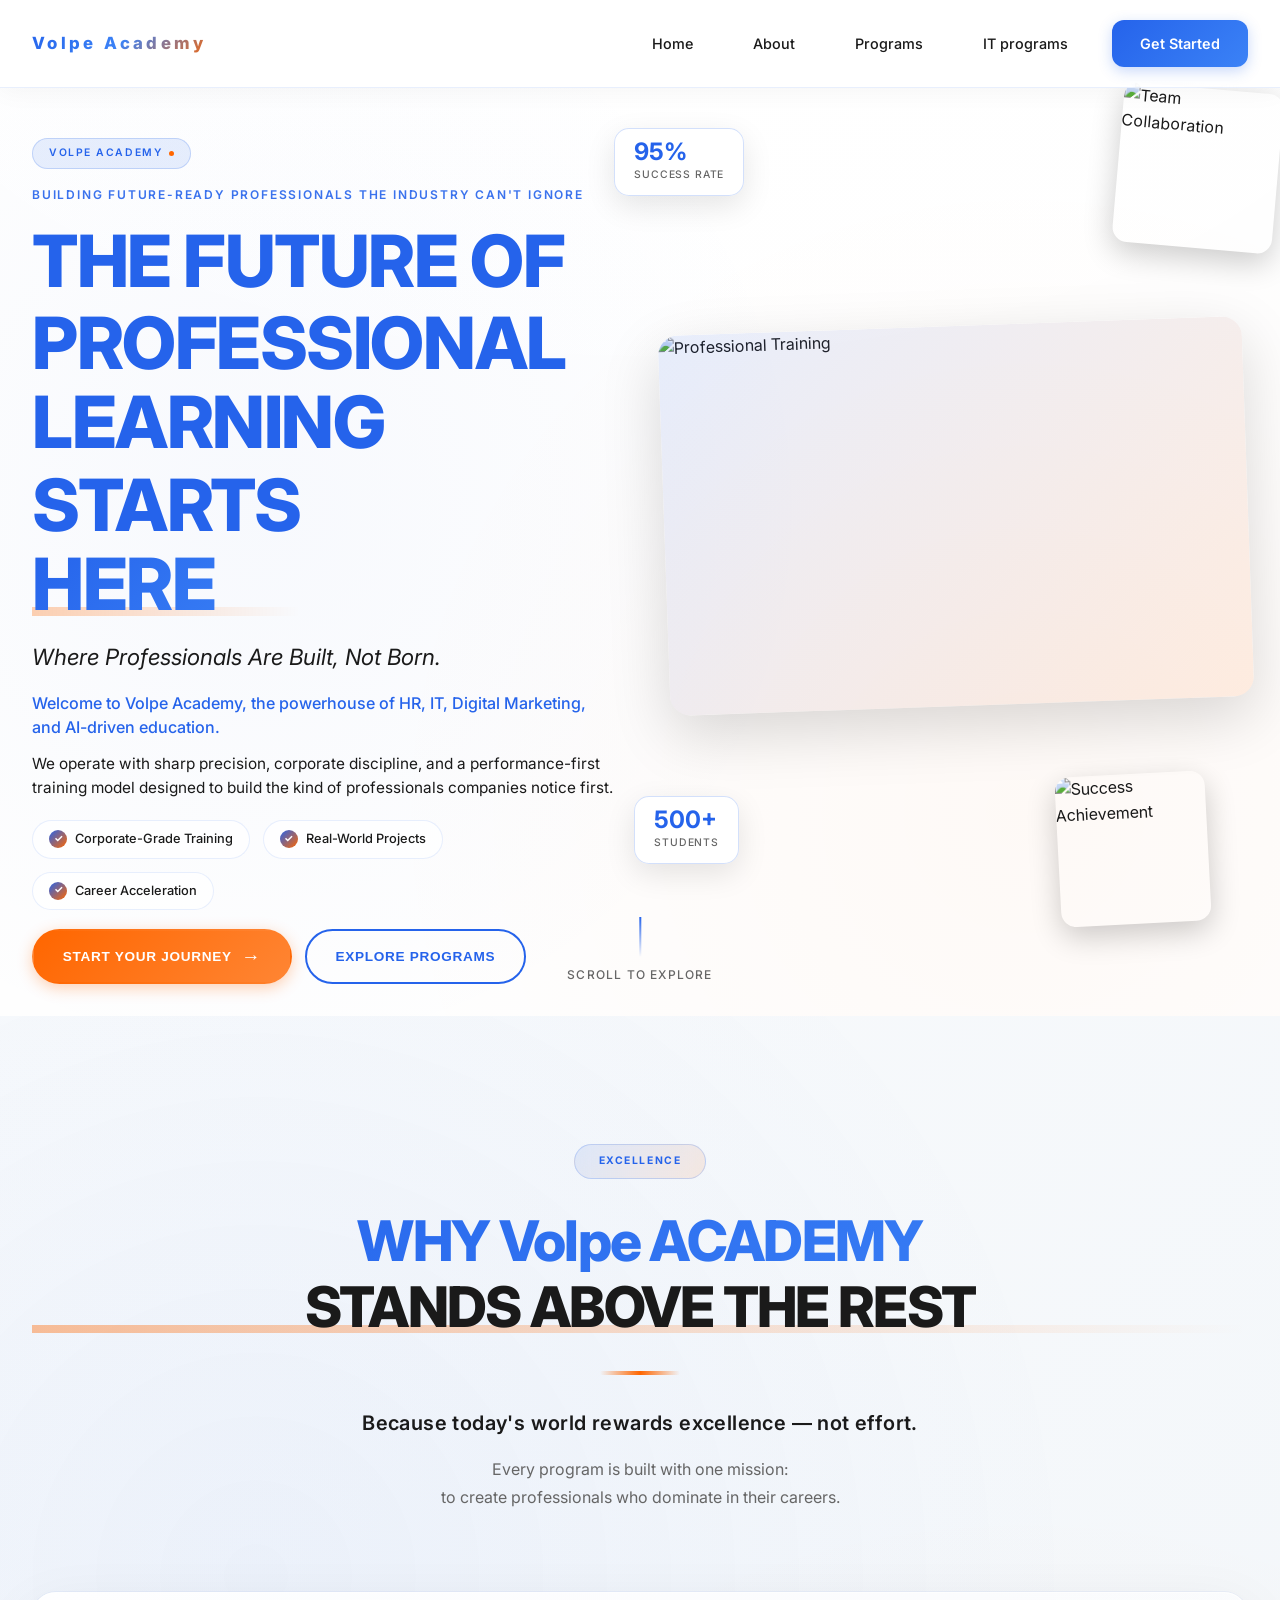
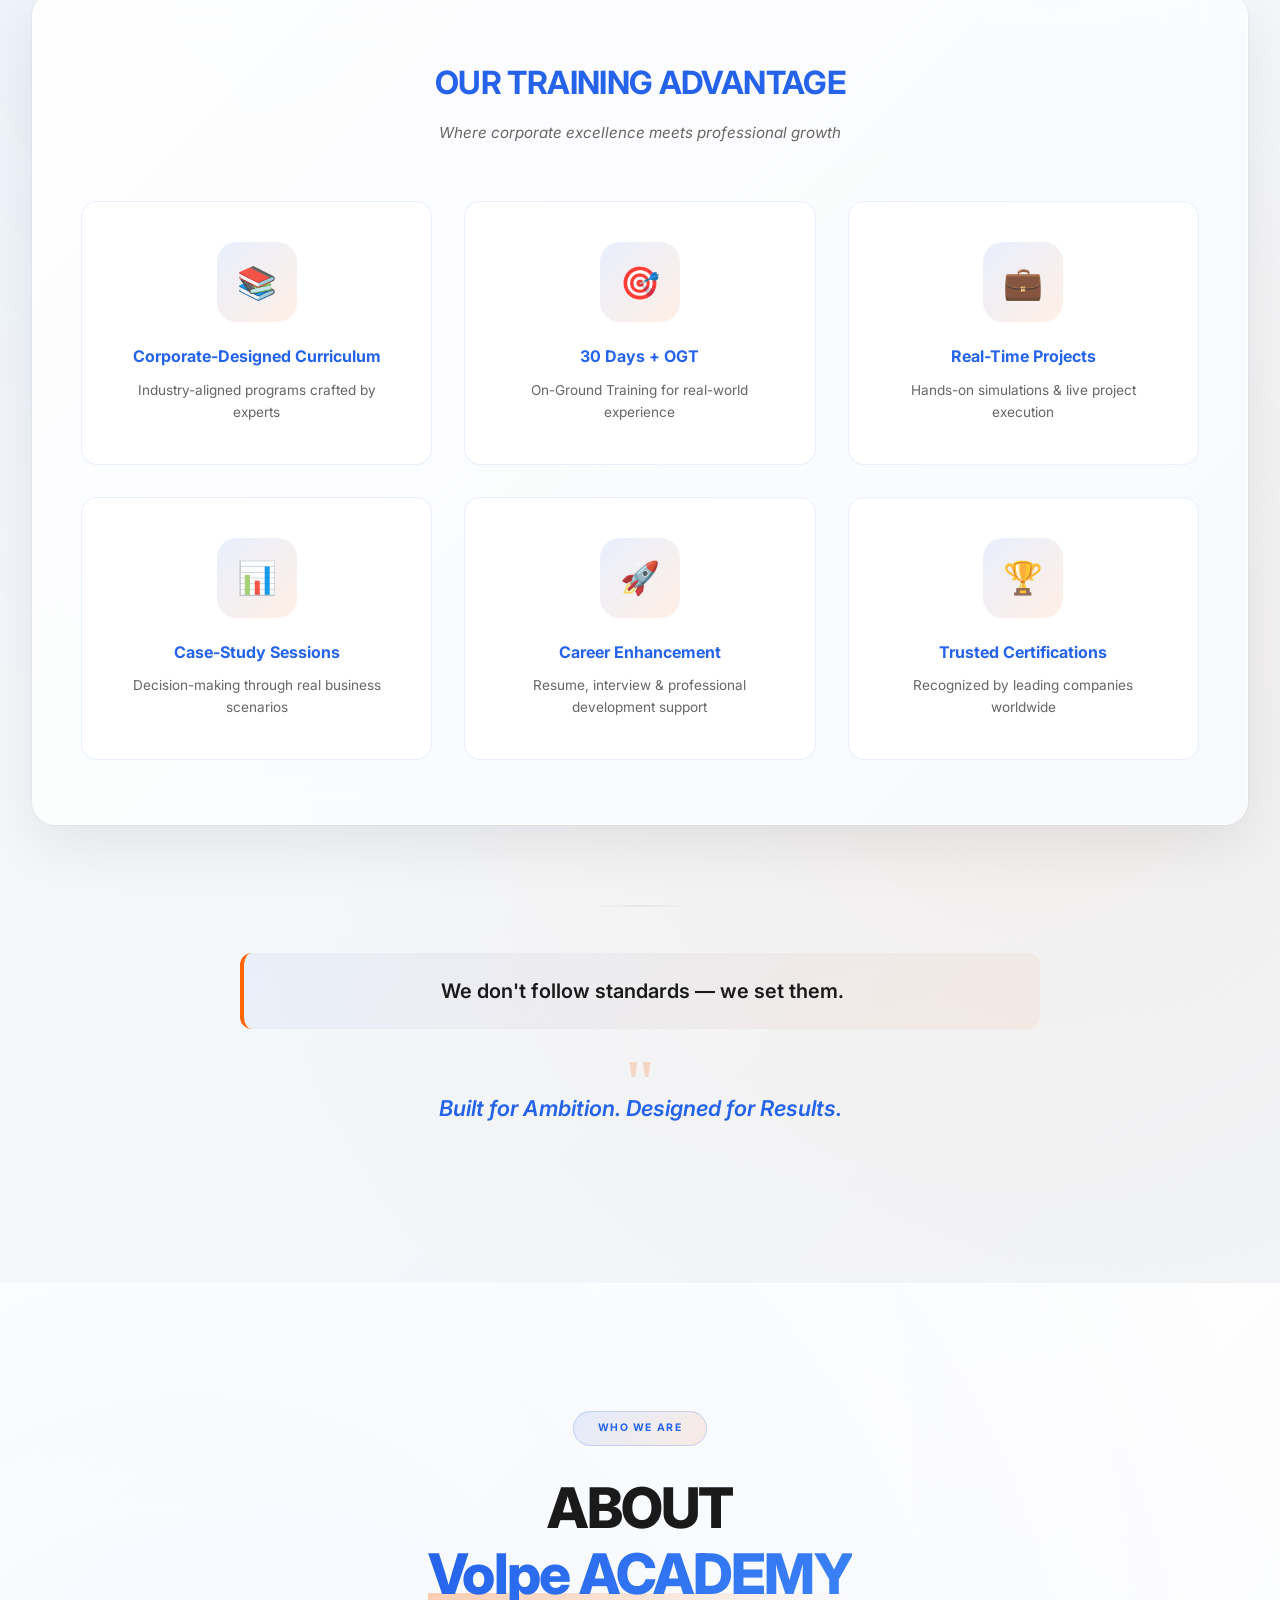
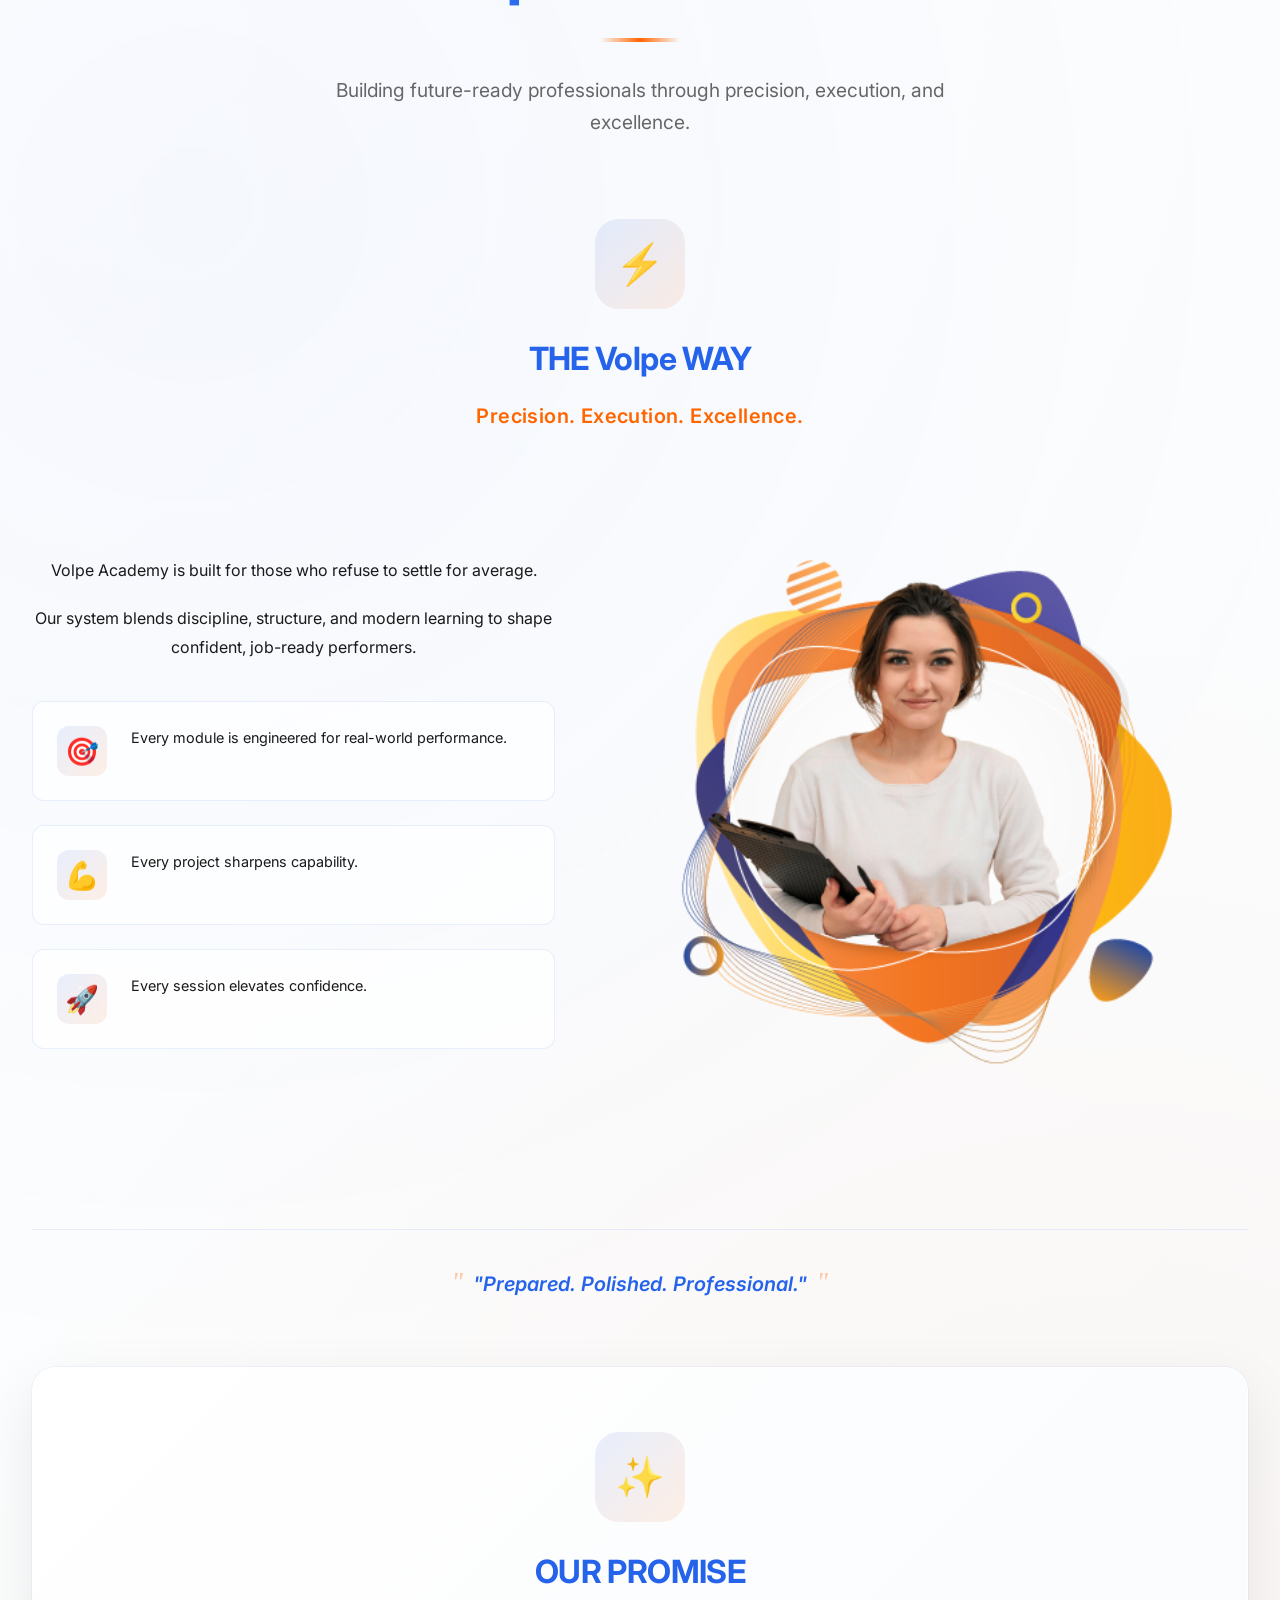
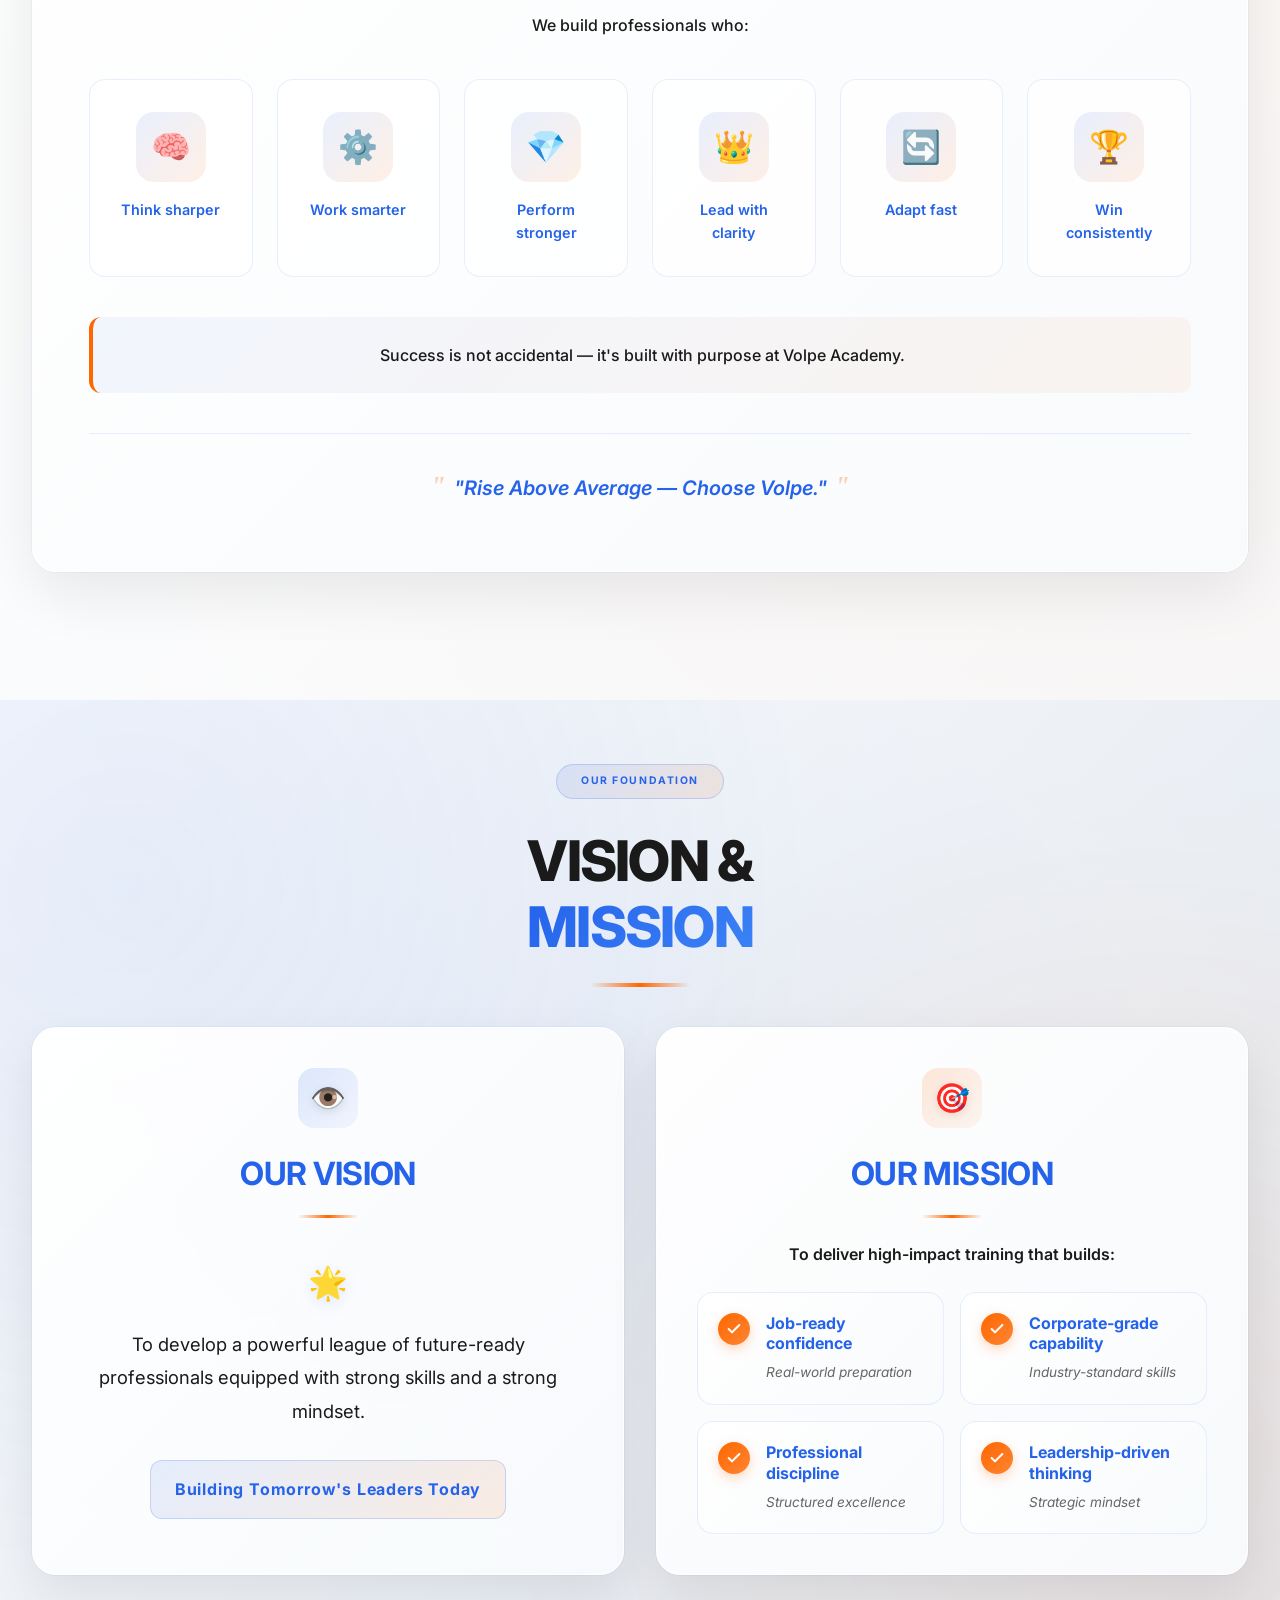
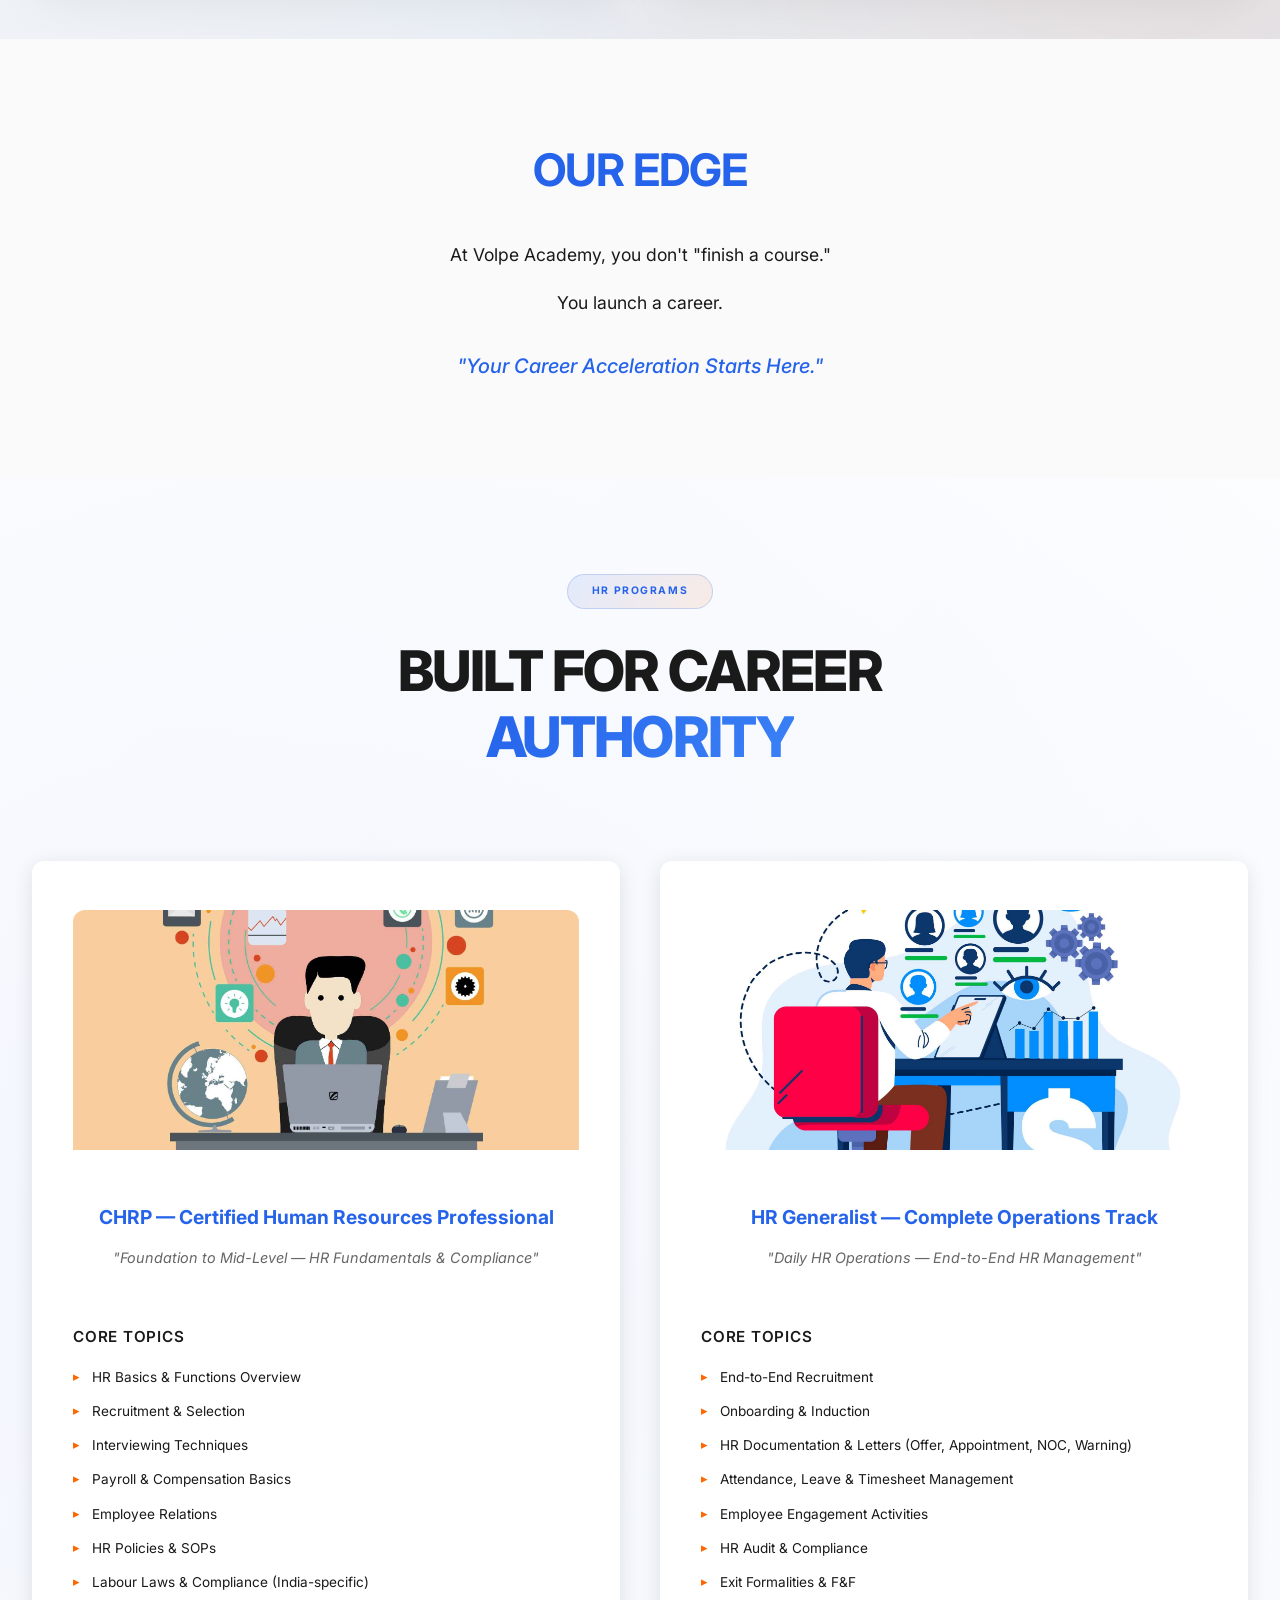
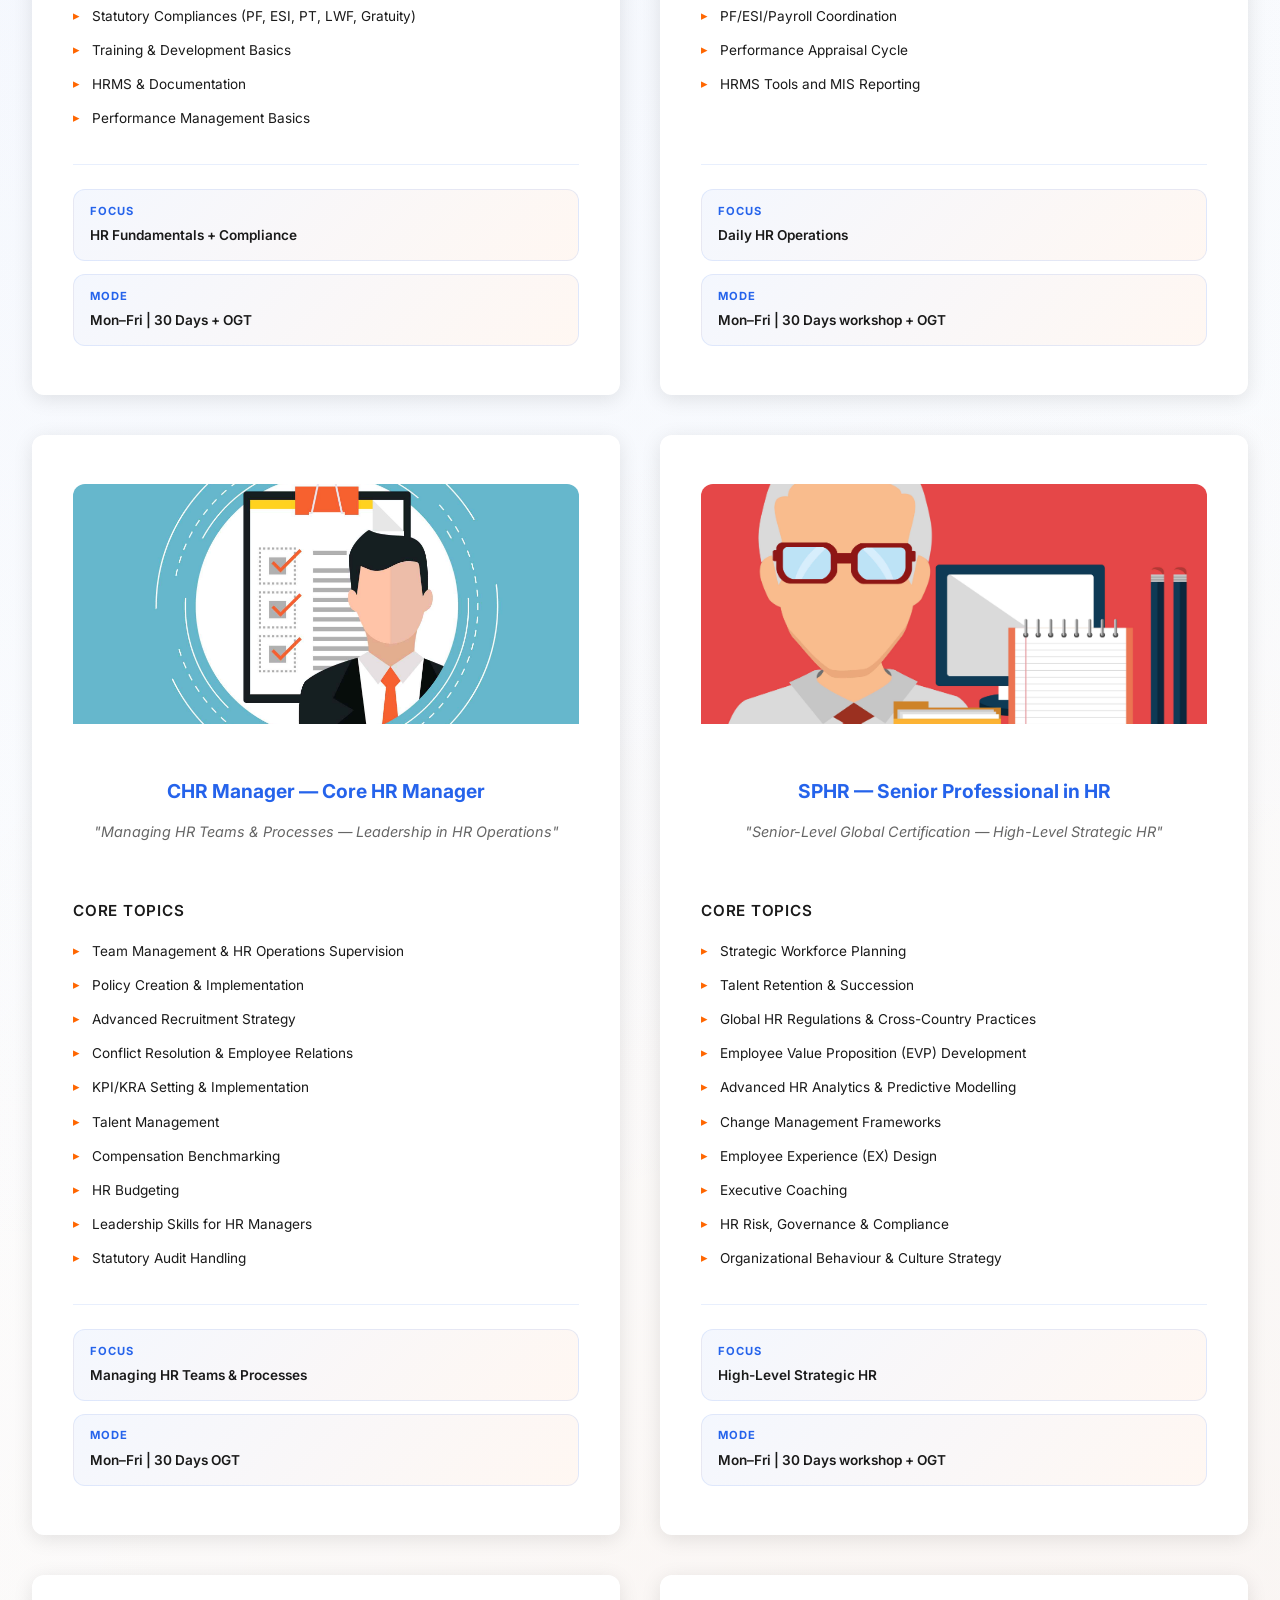
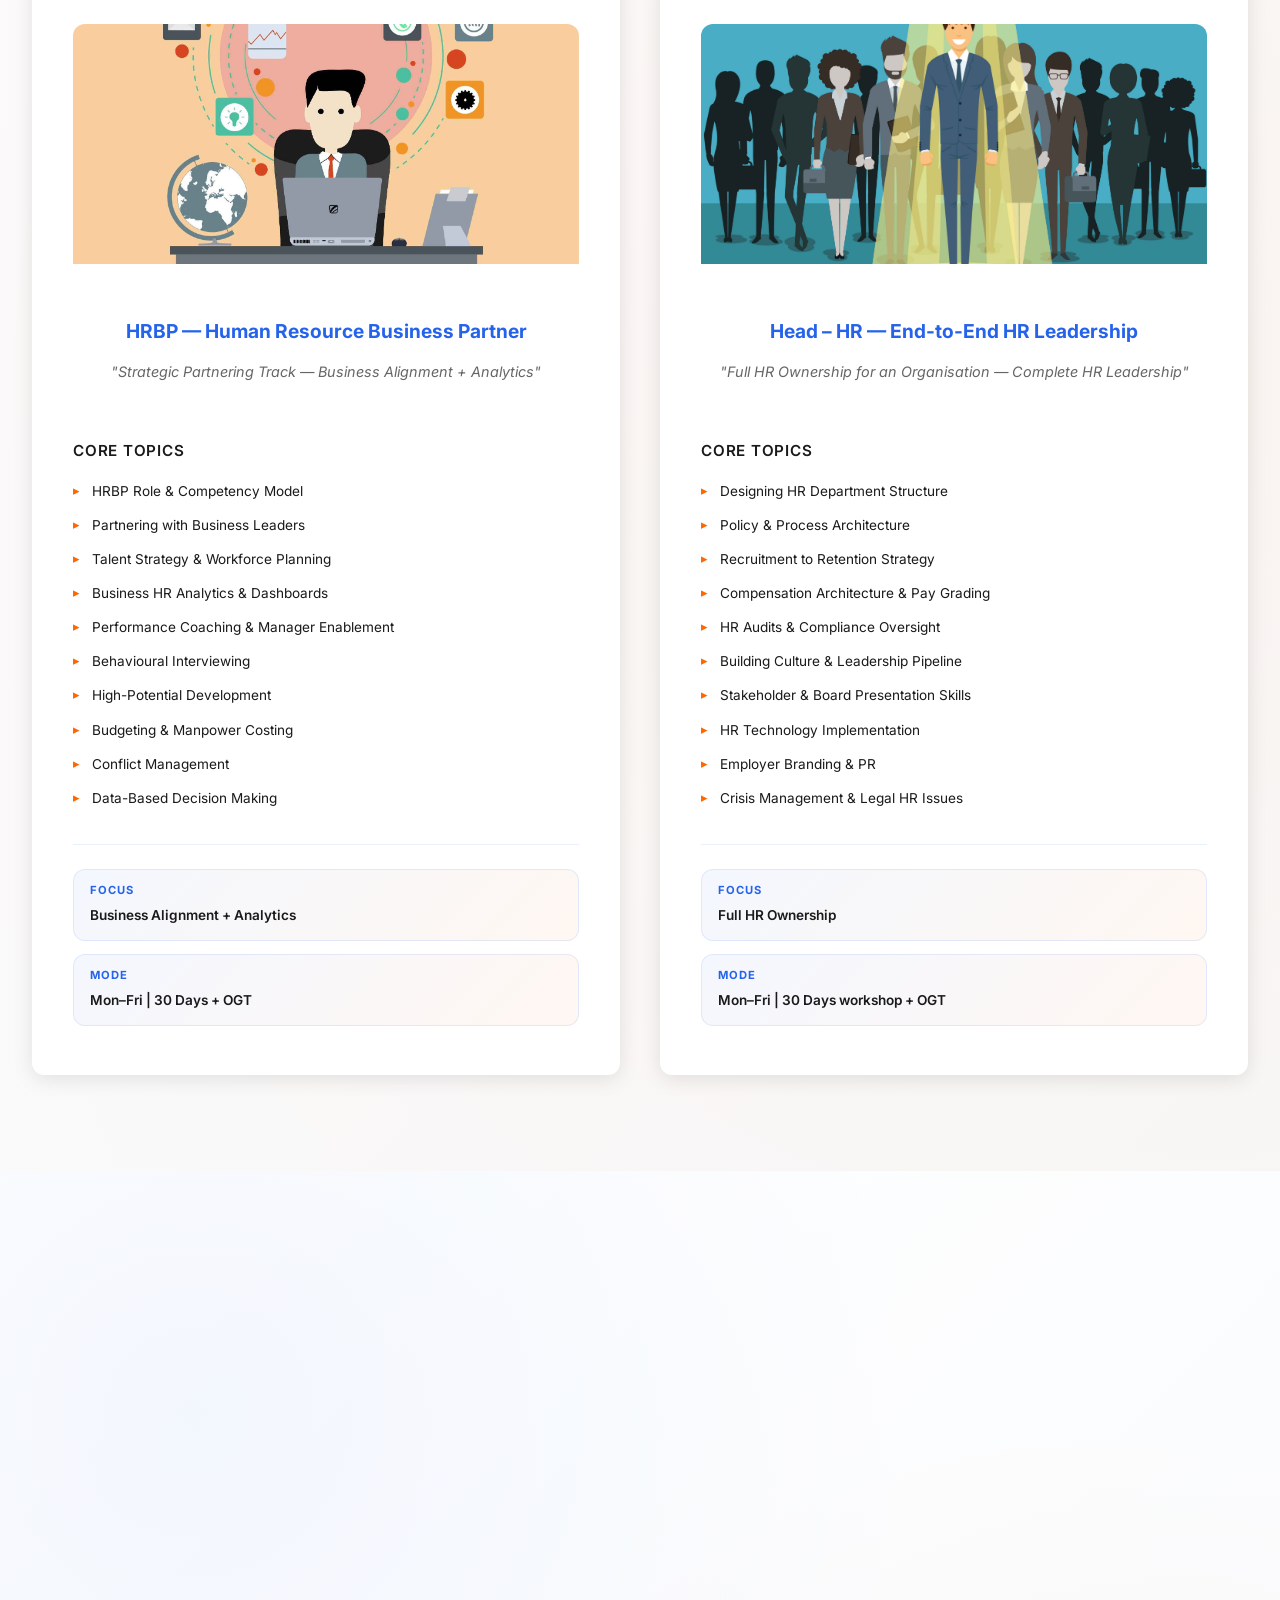
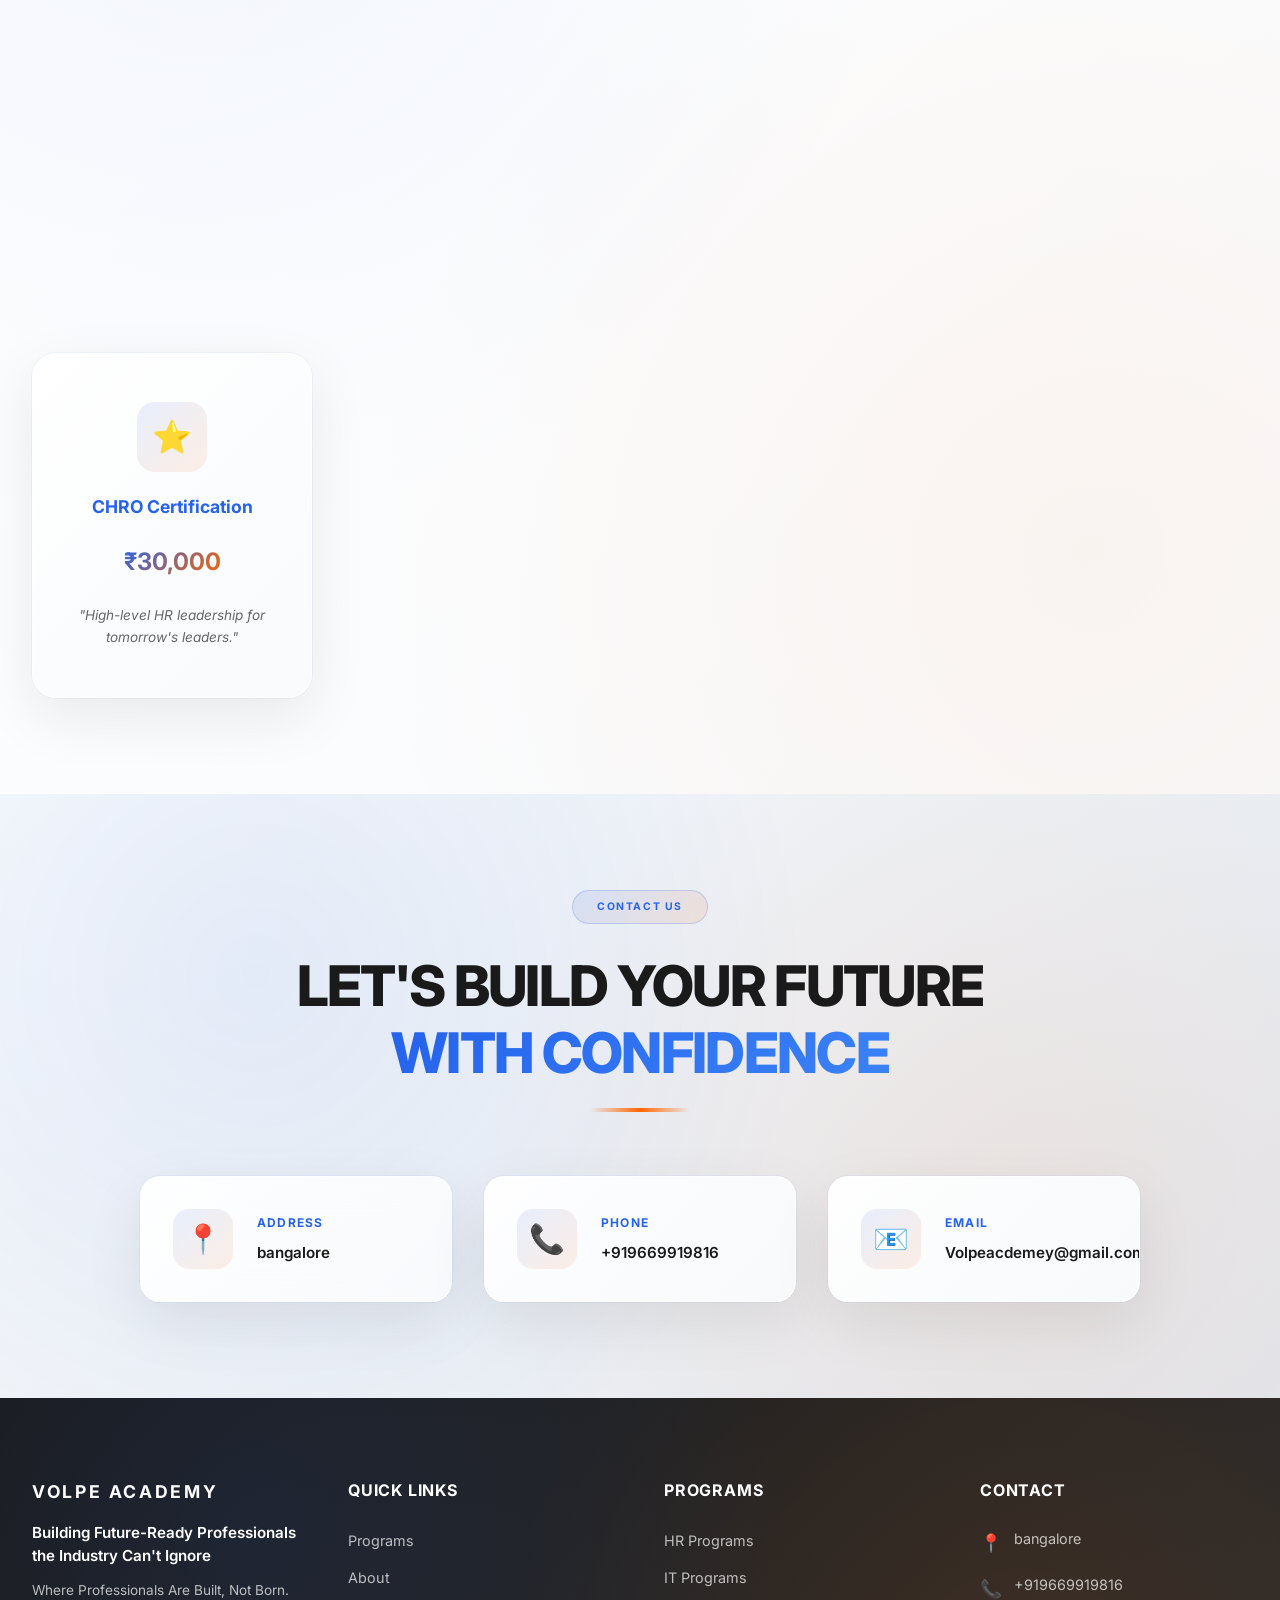
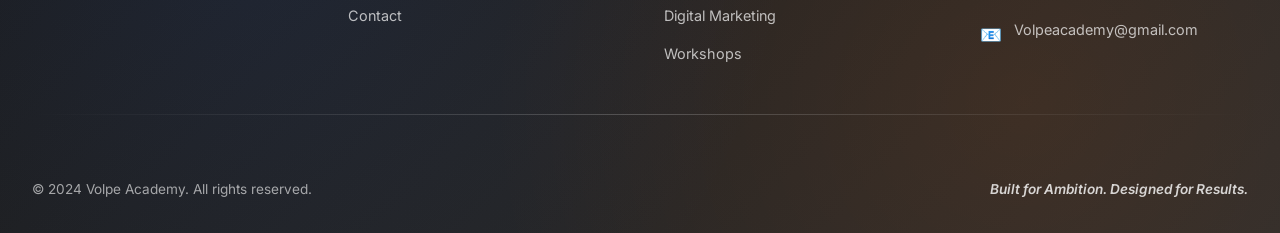
==== commit 05a0f1e0: "image added" ====
--- a/volpe/index.html
+++ b/volpe/index.html
@@ -5,6 +5,7 @@
     <meta name="viewport" content="width=device-width, initial-scale=1.0">
     <title>Volpe Academy — Building Future-Ready Professionals the Industry Can't Ignore</title>
     <link rel="stylesheet" href="styles.css">
+    <link rel="stylesheet" href="block-styles.css">
     <link rel="preconnect" href="https://fonts.googleapis.com">
     <link rel="preconnect" href="https://fonts.gstatic.com" crossorigin>
     <link href="https://fonts.googleapis.com/css2?family=Inter:wght@300;400;500;600;700&display=swap" rel="stylesheet">
@@ -222,22 +223,27 @@
                             <h3 class="block-title">THE Volpe WAY</h3>
                             <p class="block-tagline">Precision. Execution. Excellence.</p>
                         </div>
-                        <div class="block-body">
-                            <p class="block-description">Volpe Academy is built for those who refuse to settle for average.</p>
-                            <p class="block-description">Our system blends discipline, structure, and modern learning to shape confident, job-ready performers.</p>
-                            <div class="block-points">
-                                <div class="point-card">
-                                    <div class="point-icon">🎯</div>
-                                    <p class="point-item">Every module is engineered for real-world performance.</p>
-                                </div>
-                                <div class="point-card">
-                                    <div class="point-icon">💪</div>
-                                    <p class="point-item">Every project sharpens capability.</p>
-                                </div>
-                                <div class="point-card">
-                                    <div class="point-icon">🚀</div>
-                                    <p class="point-item">Every session elevates confidence.</p>
-                                </div>
+                        <div class="block-body-grid">
+                            <div class="block-body-text">
+                                <p class="block-description">Volpe Academy is built for those who refuse to settle for average.</p>
+                                <p class="block-description">Our system blends discipline, structure, and modern learning to shape confident, job-ready performers.</p>
+                                <div class="block-points">
+                                    <div class="point-card">
+                                        <div class="point-icon">🎯</div>
+                                        <p class="point-item">Every module is engineered for real-world performance.</p>
+                                    </div>
+                                    <div class="point-card">
+                                        <div class="point-icon">💪</div>
+                                        <p class="point-item">Every project sharpens capability.</p>
+                                    </div>
+                                    <div class="point-card">
+                                        <div class="point-icon">🚀</div>
+                                        <p class="point-item">Every session elevates confidence.</p>
+                                    </div>
+                                </div>
+                            </div>
+                            <div class="block-body-image">
+                                <img src="images/girl bg.png" alt="Team Collaboration" />
                             </div>
                         </div>
                         <div class="block-footer">
--- a/volpe/styles.css
+++ b/volpe/styles.css
@@ -209,13 +209,7 @@
     justify-content: center;
     padding: 2rem 2rem 1rem;
     position: relative;
-    background: linear-gradient(135deg, #f5f7fa 0%, #c3cfe2 100%);
-    background-image: 
-        url('https://images.unsplash.com/photo-1521737604893-d14cc237f11d?ixlib=rb-4.0.3&ixid=M3wxMjA3fDB8MHxwaG90by1wYWdlfHx8fGVufDB8fHx8fA%3D%3D&auto=format&fit=crop&w=2084&q=80');
-    background-size: cover;
-    background-position: center;
-    background-attachment: fixed;
-    background-repeat: no-repeat;
+    background-color: var(--bg-light);
     overflow: hidden;
 }
 
@@ -1241,6 +1235,60 @@
     overflow: hidden;
 }
 
+/* Volpe Way: plain block (no background or decorative overlays) */
+.about-block.volpe-way {
+    background: transparent;
+    padding: 0; /* keep inner block spacing handled by child elements */
+    box-shadow: none;
+    border: none;
+    backdrop-filter: none;
+}
+
+.about-block.volpe-way::before,
+.about-block.volpe-way::after {
+    display: none;
+}
+
+.about-block.volpe-way .block-header {
+    margin-bottom: 1.5rem;
+}
+
+.about-block.volpe-way .block-body-grid {
+    display: grid;
+    grid-template-columns: 1fr 55%;
+    gap: 24px;
+    align-items: center;
+    padding: 2rem 0; /* restore spacing inside the block */
+}
+
+.about-block.volpe-way .block-body-image {
+    display: flex;
+    justify-content: flex-end;
+}
+
+.about-block.volpe-way .block-body-image img {
+    width: 100%;
+    max-width: 700px;
+    height: auto;
+    display: block;
+    border-radius: 0; /* show plain PNG without rounded corners */
+    box-shadow: none; /* remove decorative shadow */
+}
+
+@media (max-width: 900px) {
+    .about-block.volpe-way .block-body-grid {
+        grid-template-columns: 1fr;
+    }
+    .about-block.volpe-way .block-body-image {
+        order: -1;
+        margin-bottom: 12px;
+        justify-content: center;
+    }
+    .about-block.volpe-way .block-body-image img {
+        max-width: 100%;
+    }
+}
+
 .about-block::before {
     content: '';
     position: absolute;
@@ -2424,9 +2472,9 @@
 }
 
 .it-icon-wrapper {
-    width: 90px;
-    height: 90px;
-    border-radius: 24px;
+    width: 160px;
+    height: 160px;
+    border-radius: 20px;
     display: flex;
     align-items: center;
     justify-content: center;
@@ -2449,12 +2497,20 @@
 }
 
 .it-course-card:hover .it-icon-bg {
-    opacity: 0.2;
+    opacity: .2;
 }
 
 .it-course-card:hover .it-icon-wrapper {
     transform: scale(1.1) rotate(5deg);
     box-shadow: 0 20px 50px rgba(37, 99, 235, 0.3);
+}
+
+/* ensure the image inside the icon wrapper fills the larger area */
+.it-icon-img {
+    width: 100%;
+    height: 100%;
+    object-fit: cover;
+    display: block;
 }
 
 .it-icon {
@@ -4668,8 +4724,8 @@
     }
     
     .it-icon-wrapper {
-        width: 80px;
-        height: 80px;
+        width: 140px;
+        height: 140px;
         margin-bottom: 1.5rem;
     }
     
@@ -5136,8 +5192,8 @@
     }
     
     .it-icon-wrapper {
-        width: 70px;
-        height: 70px;
+        width: 120px;
+        height: 120px;
         margin-bottom: 1.2rem;
     }
     
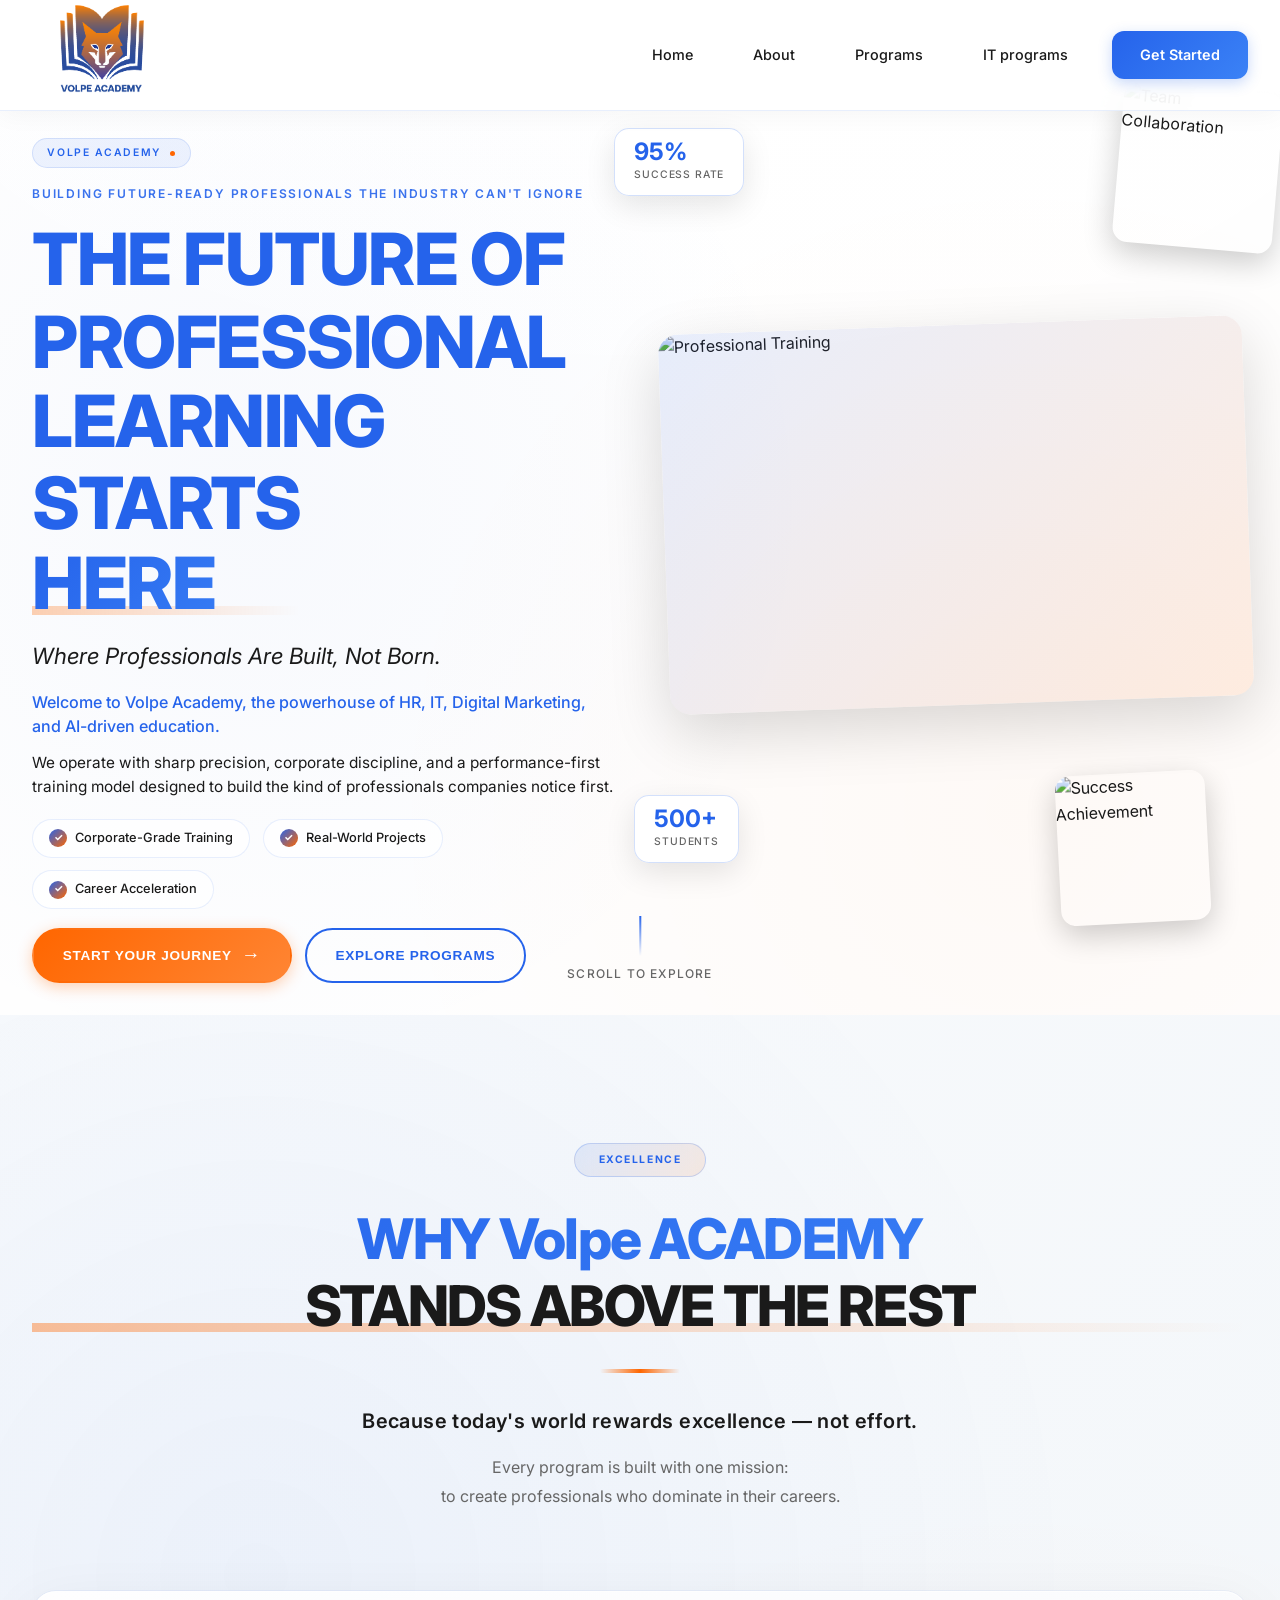
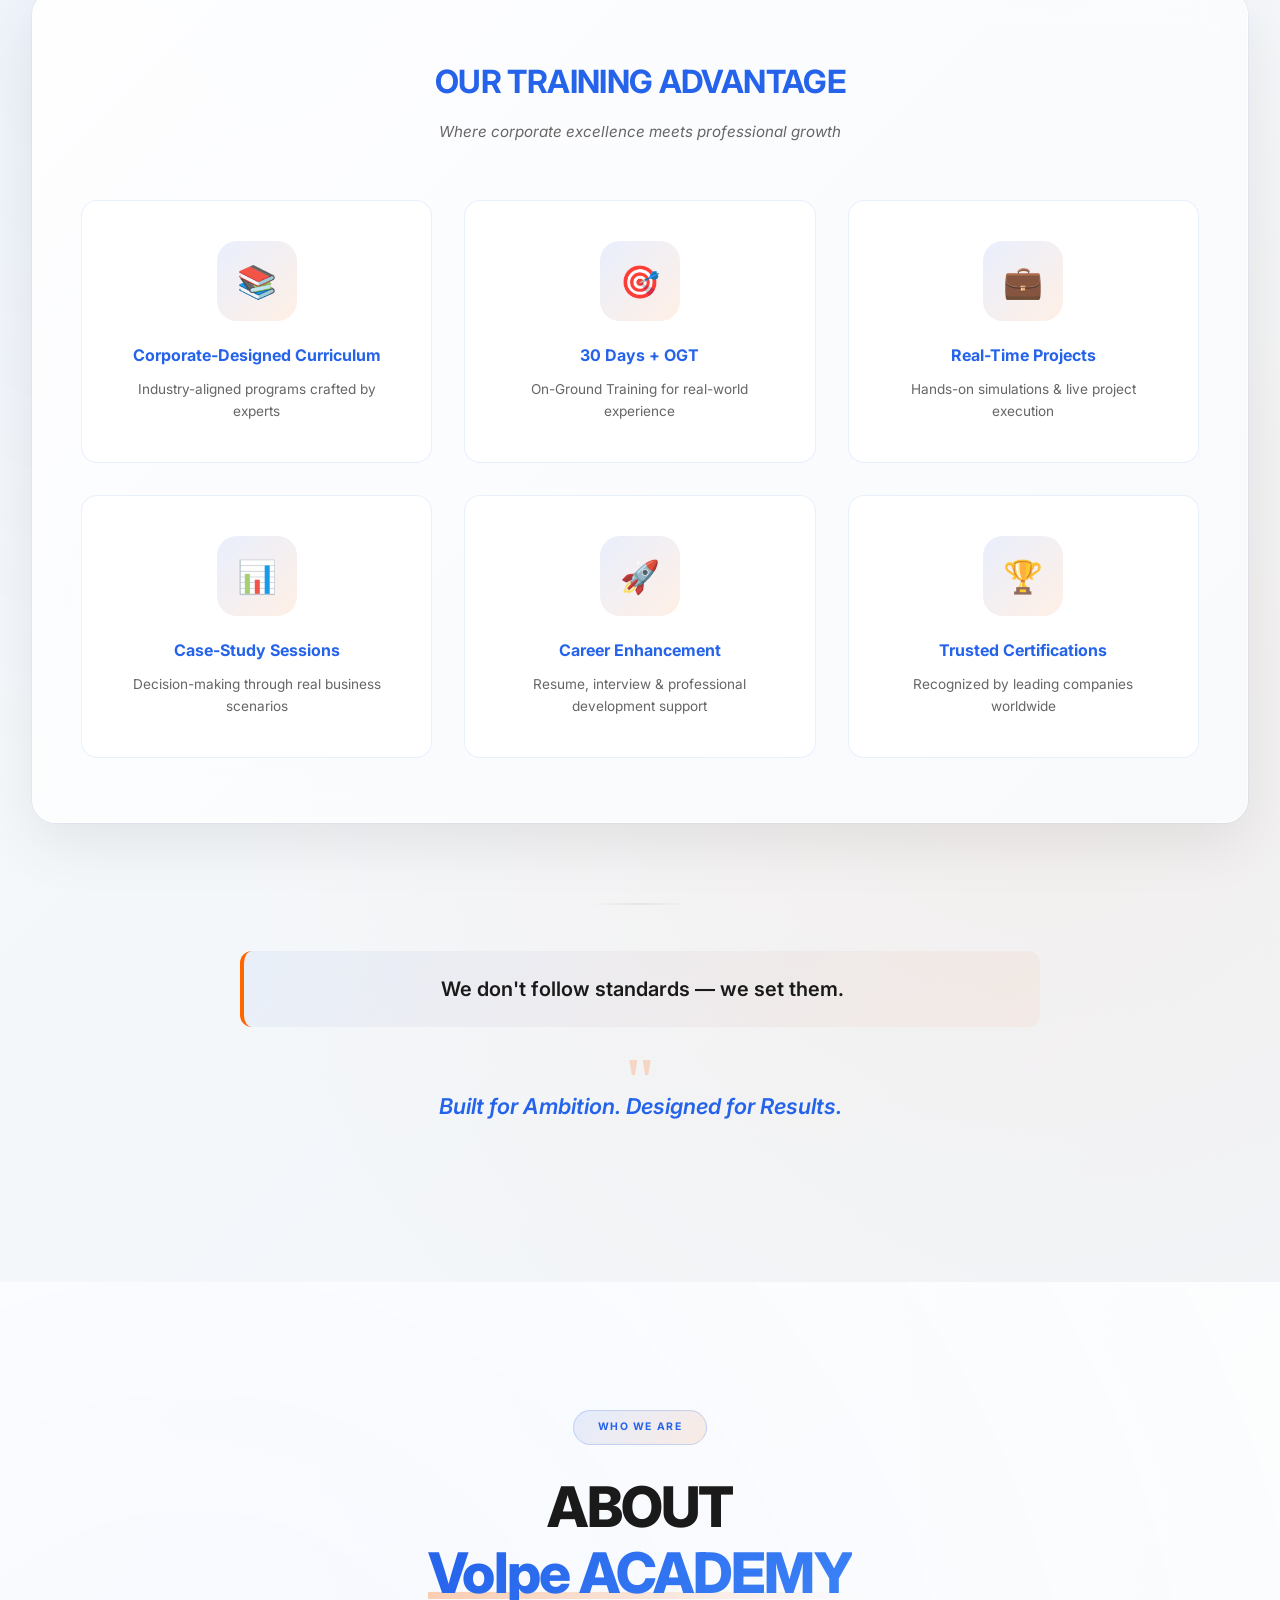
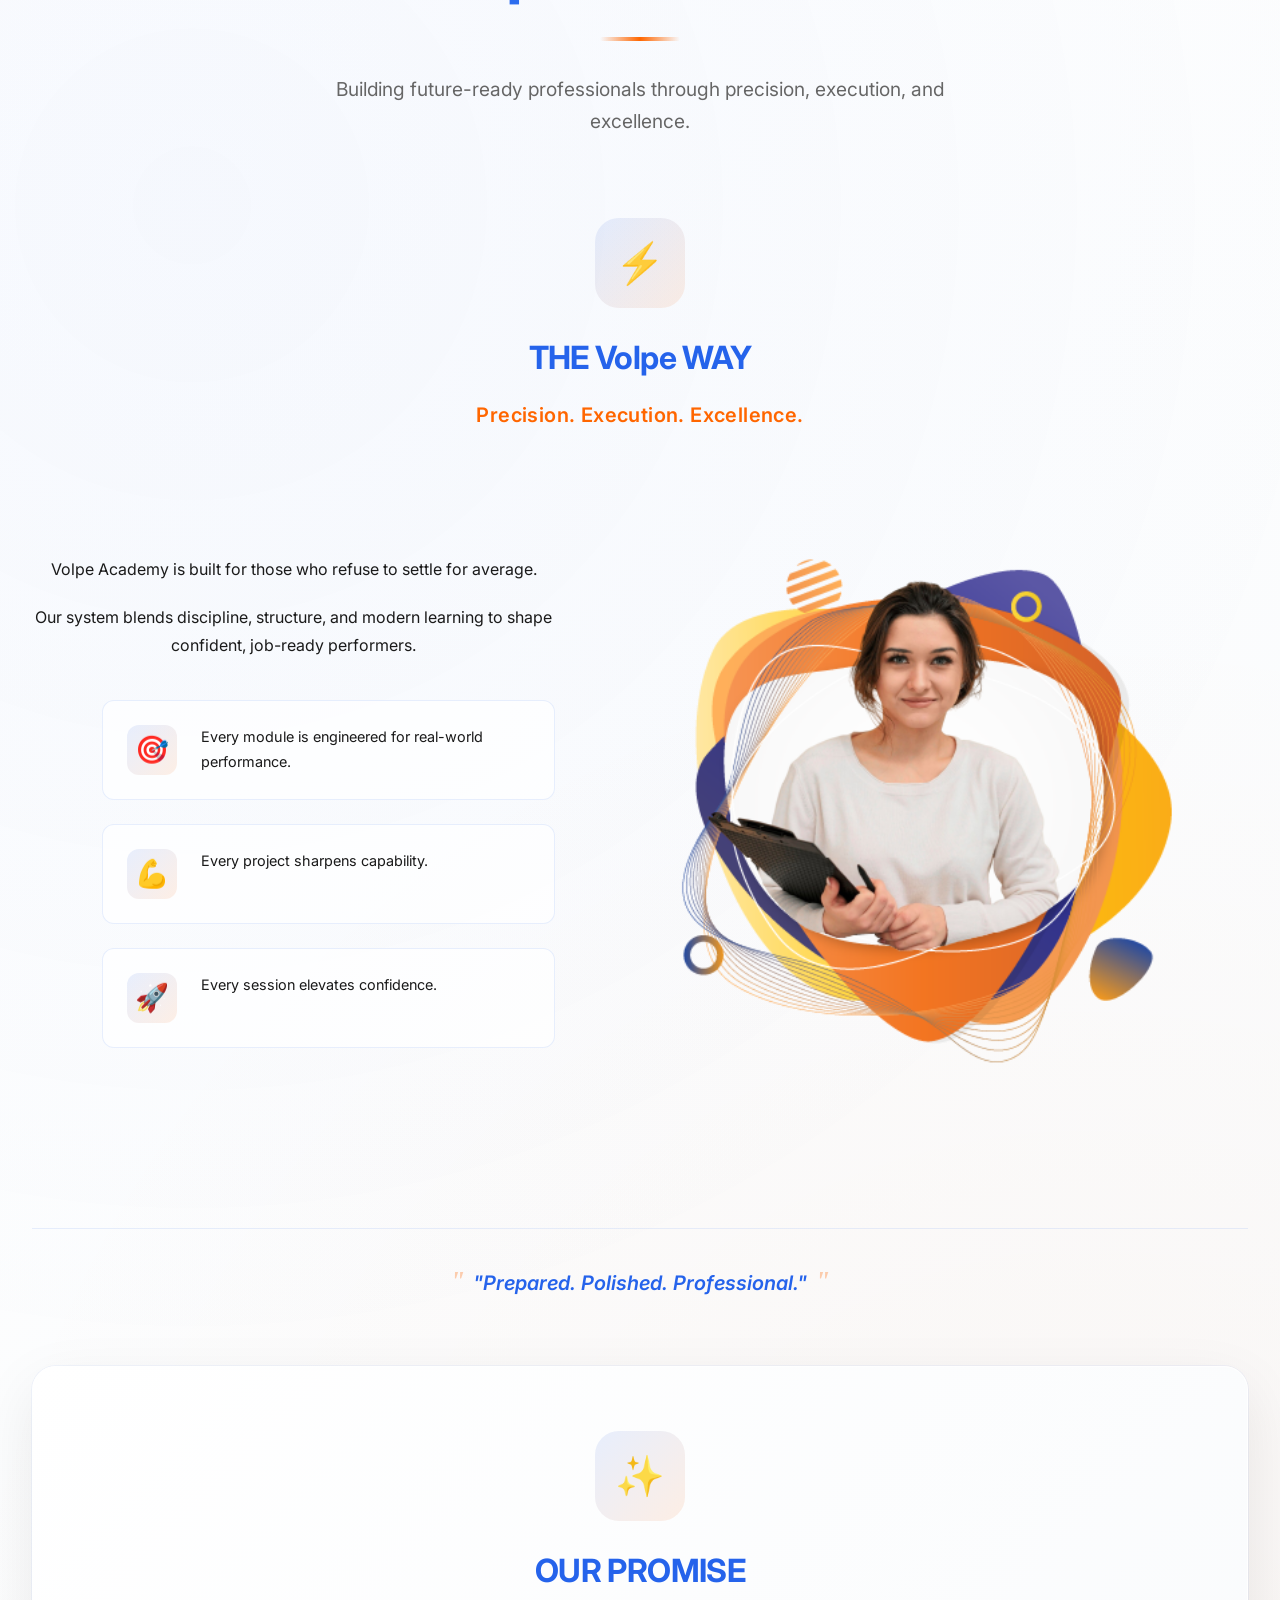
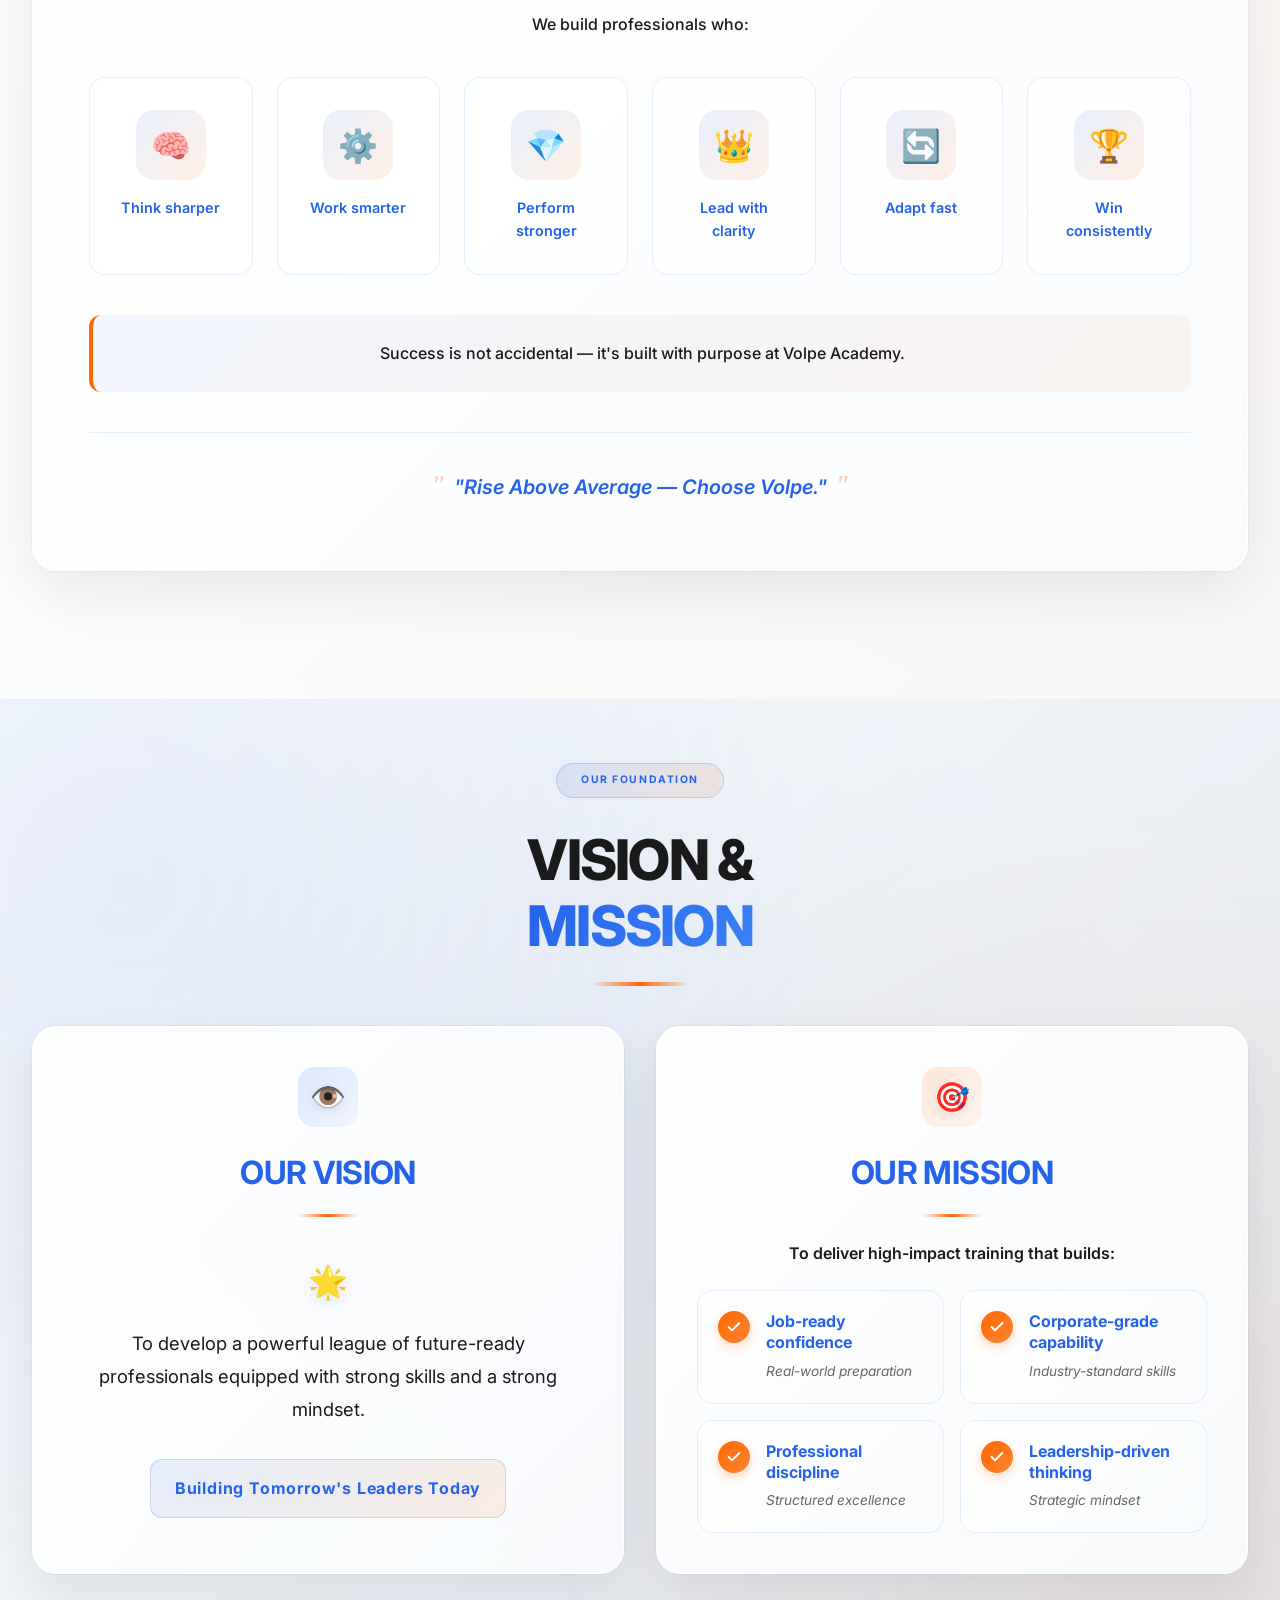
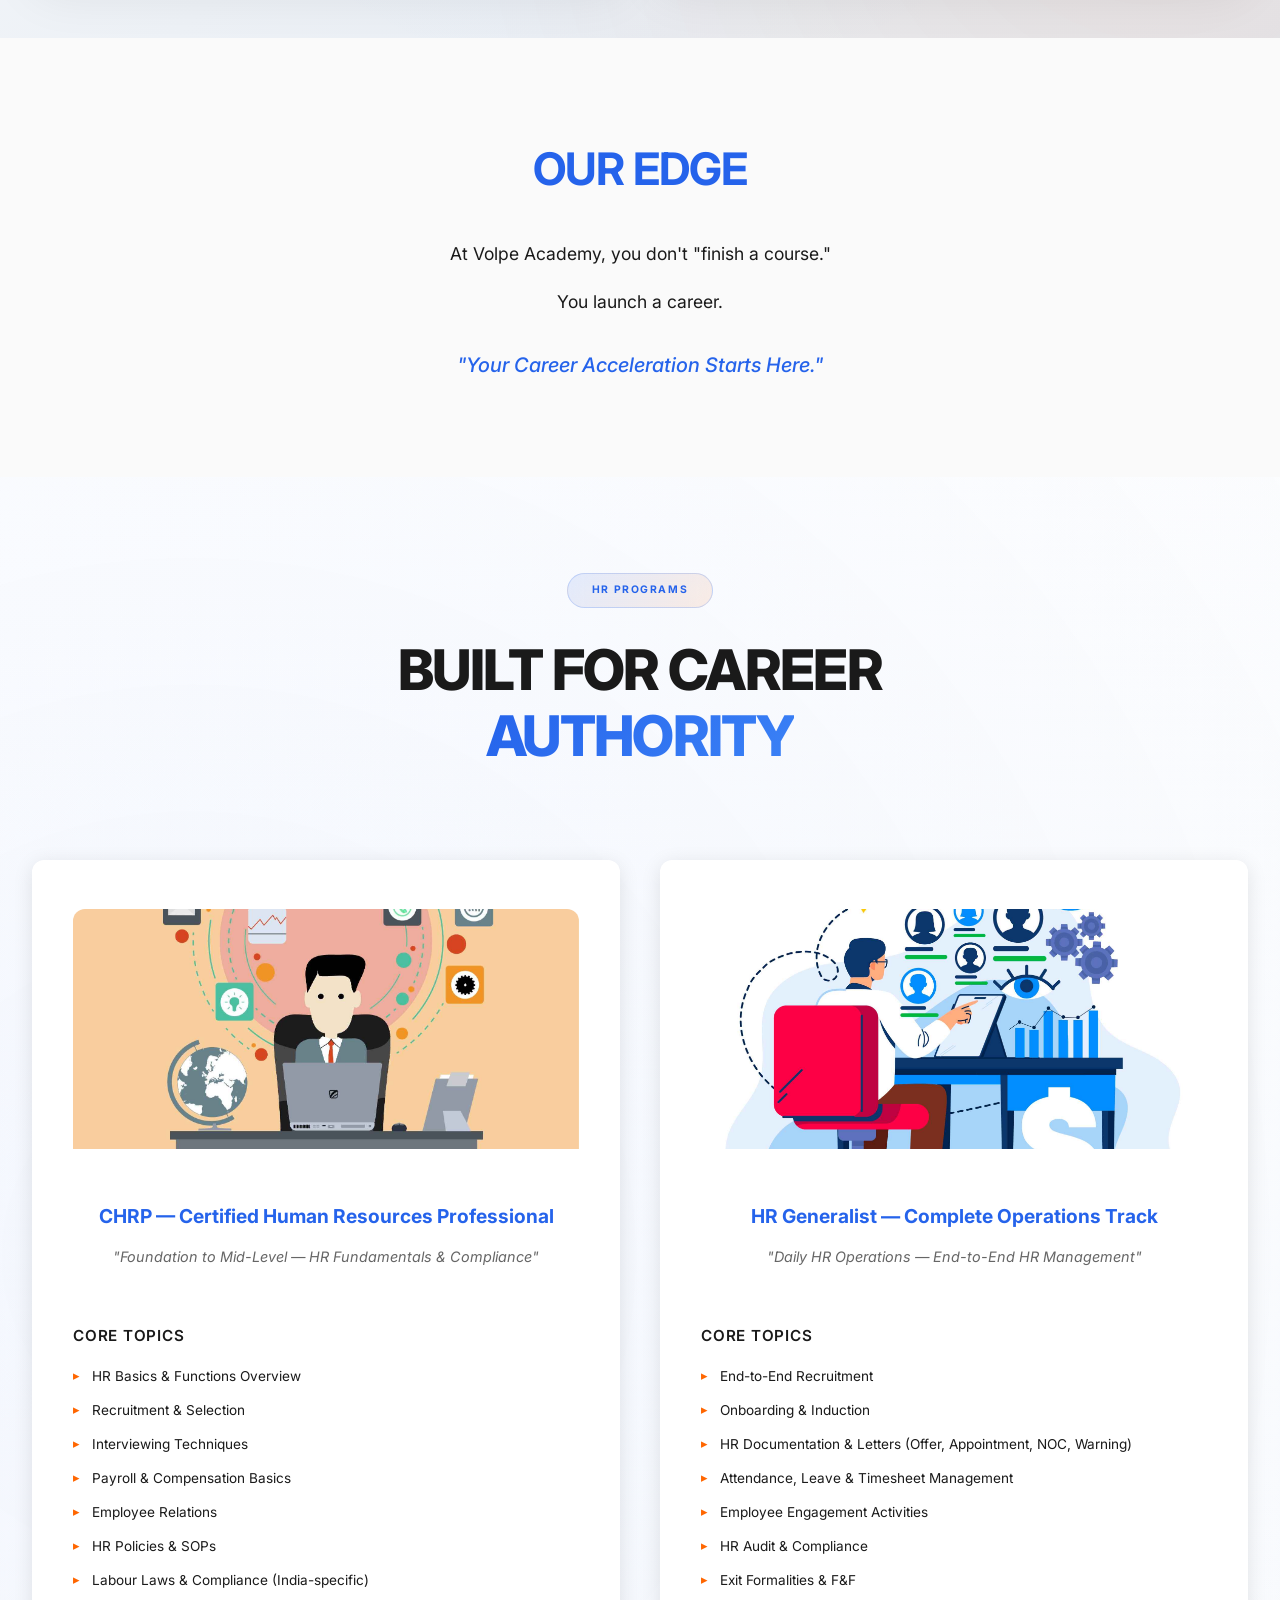
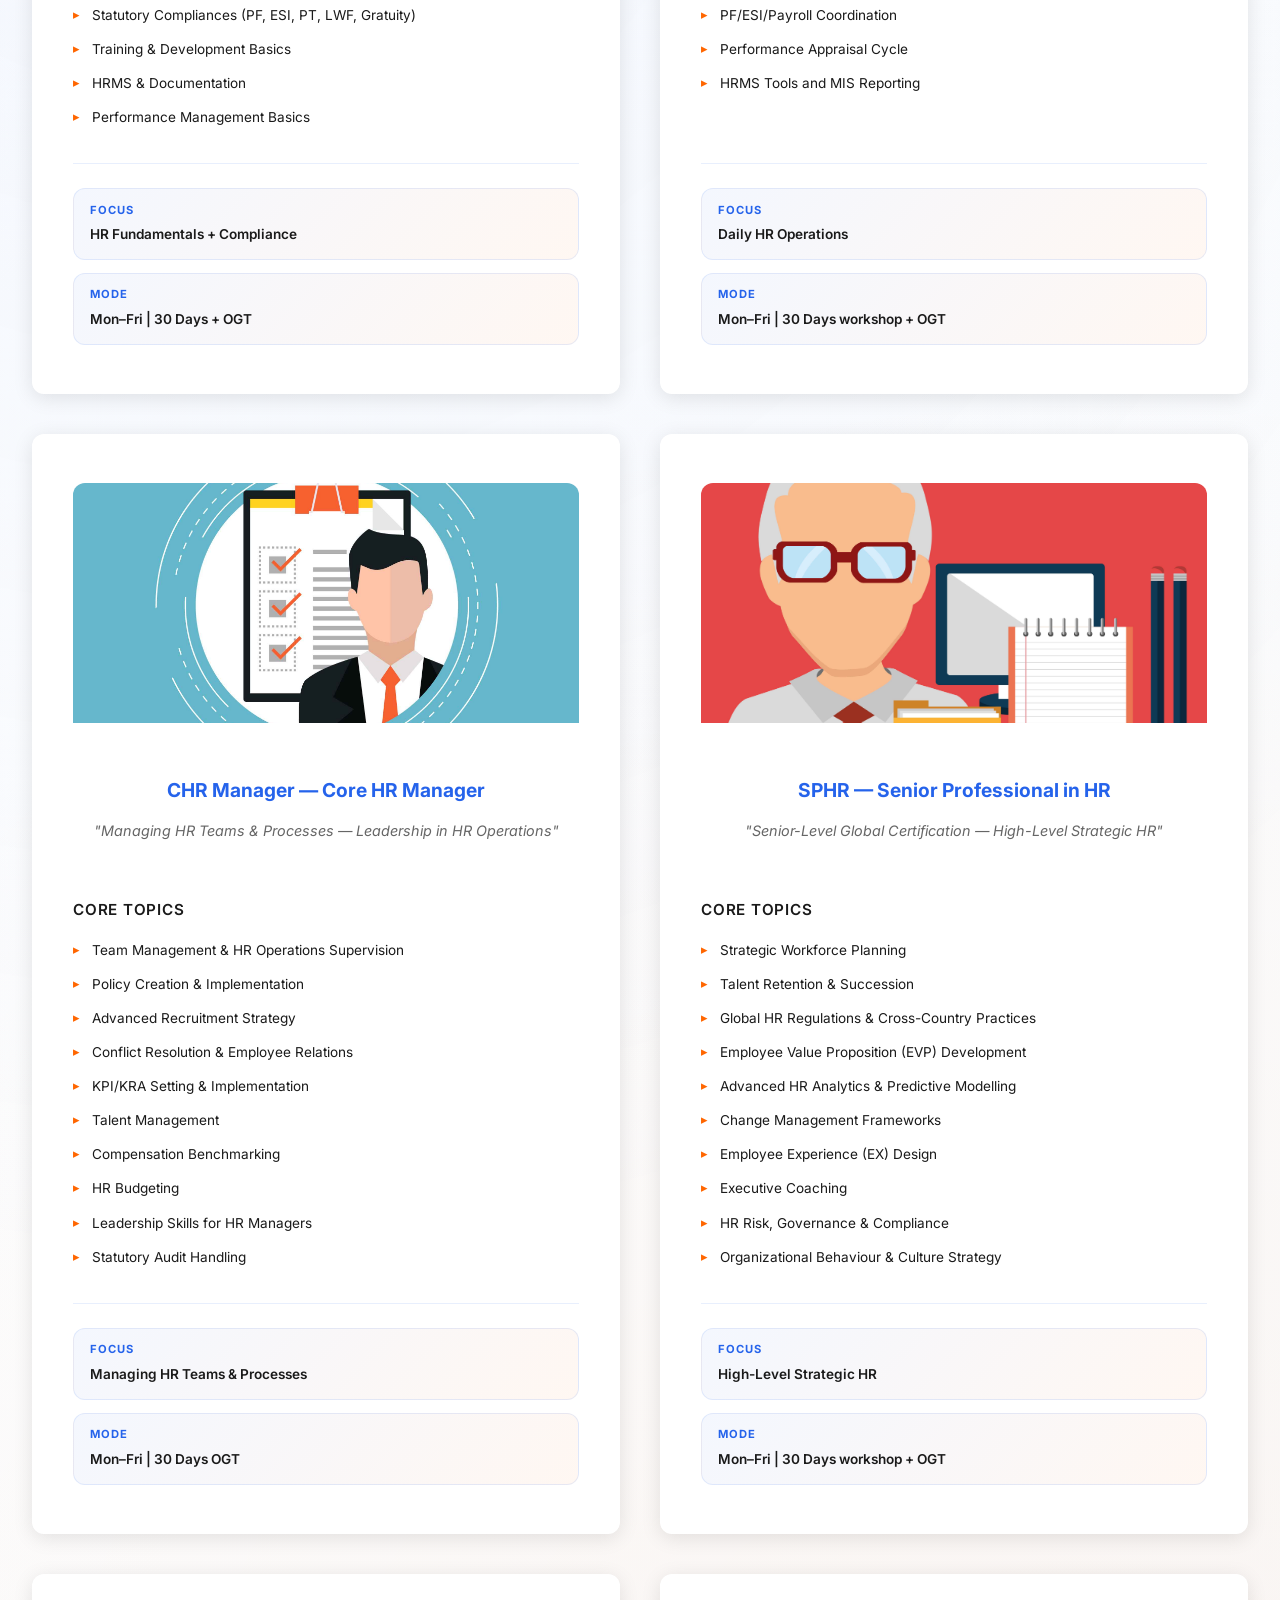
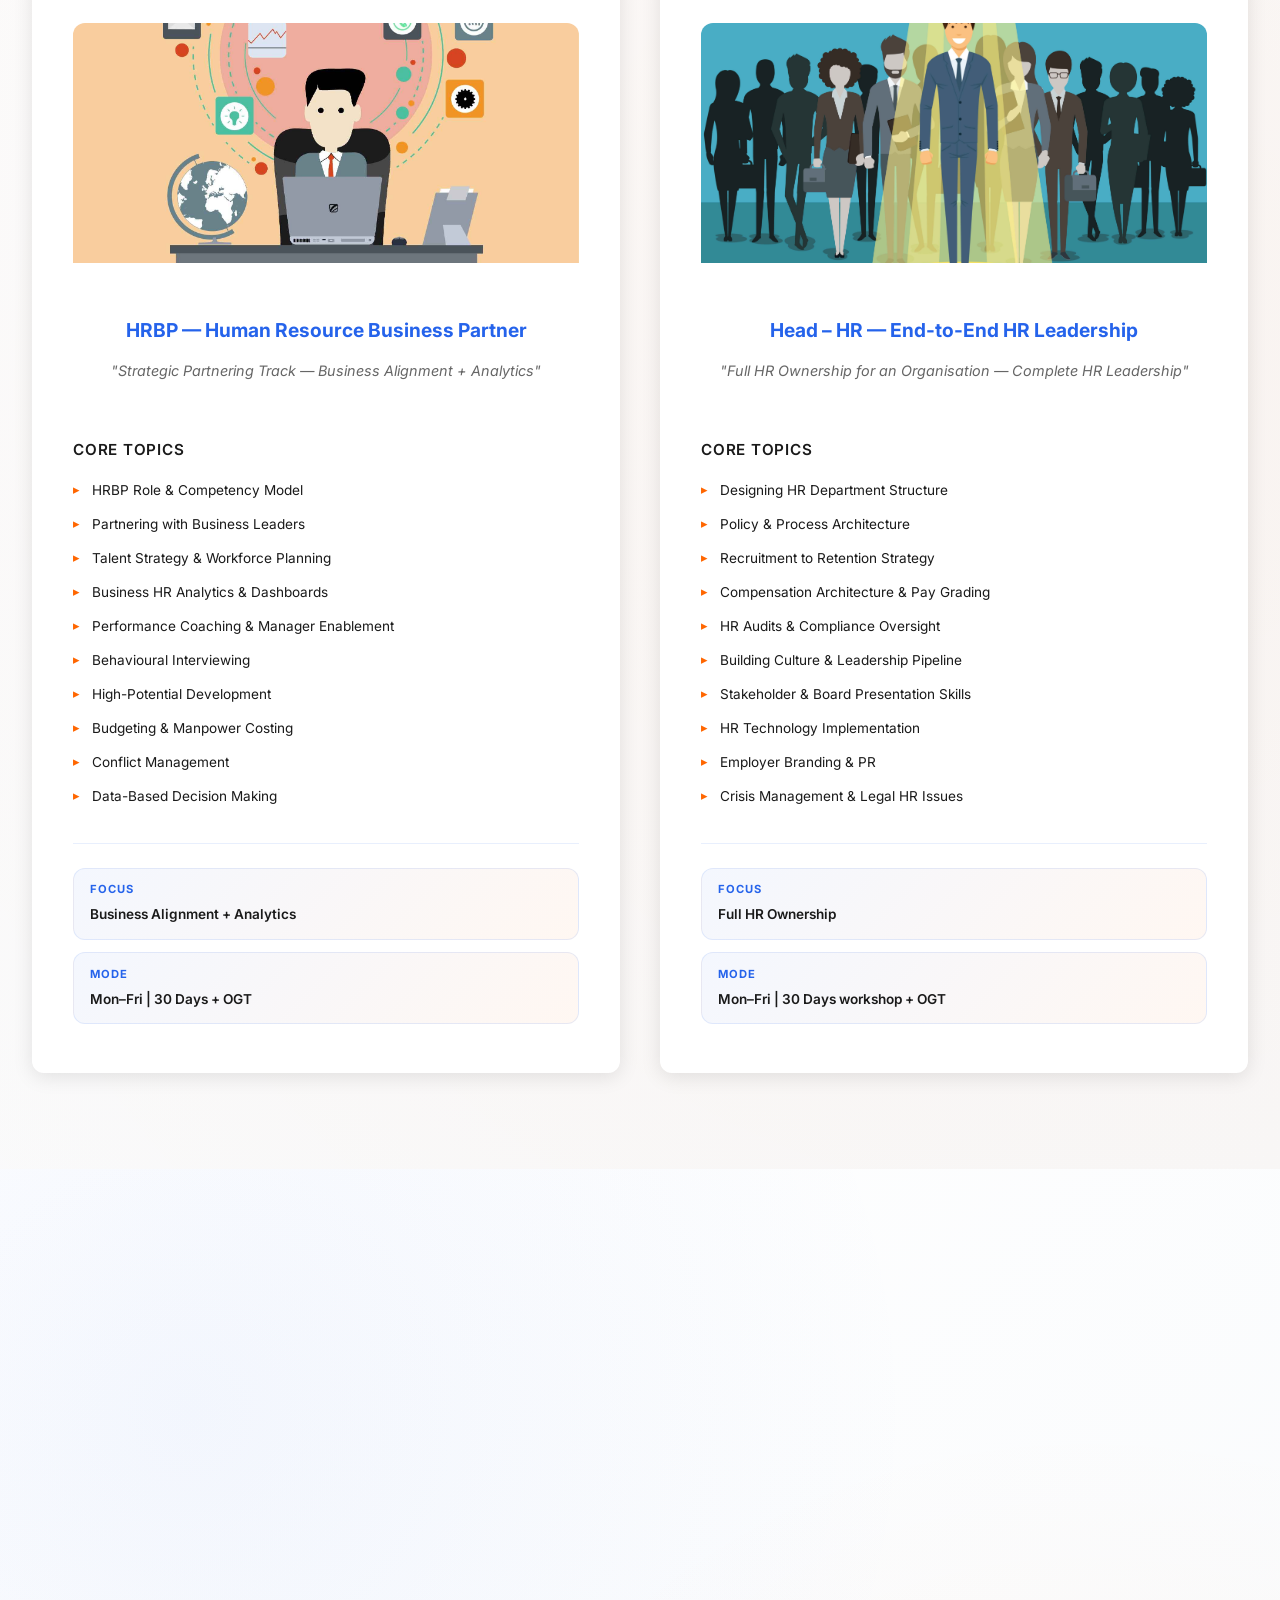
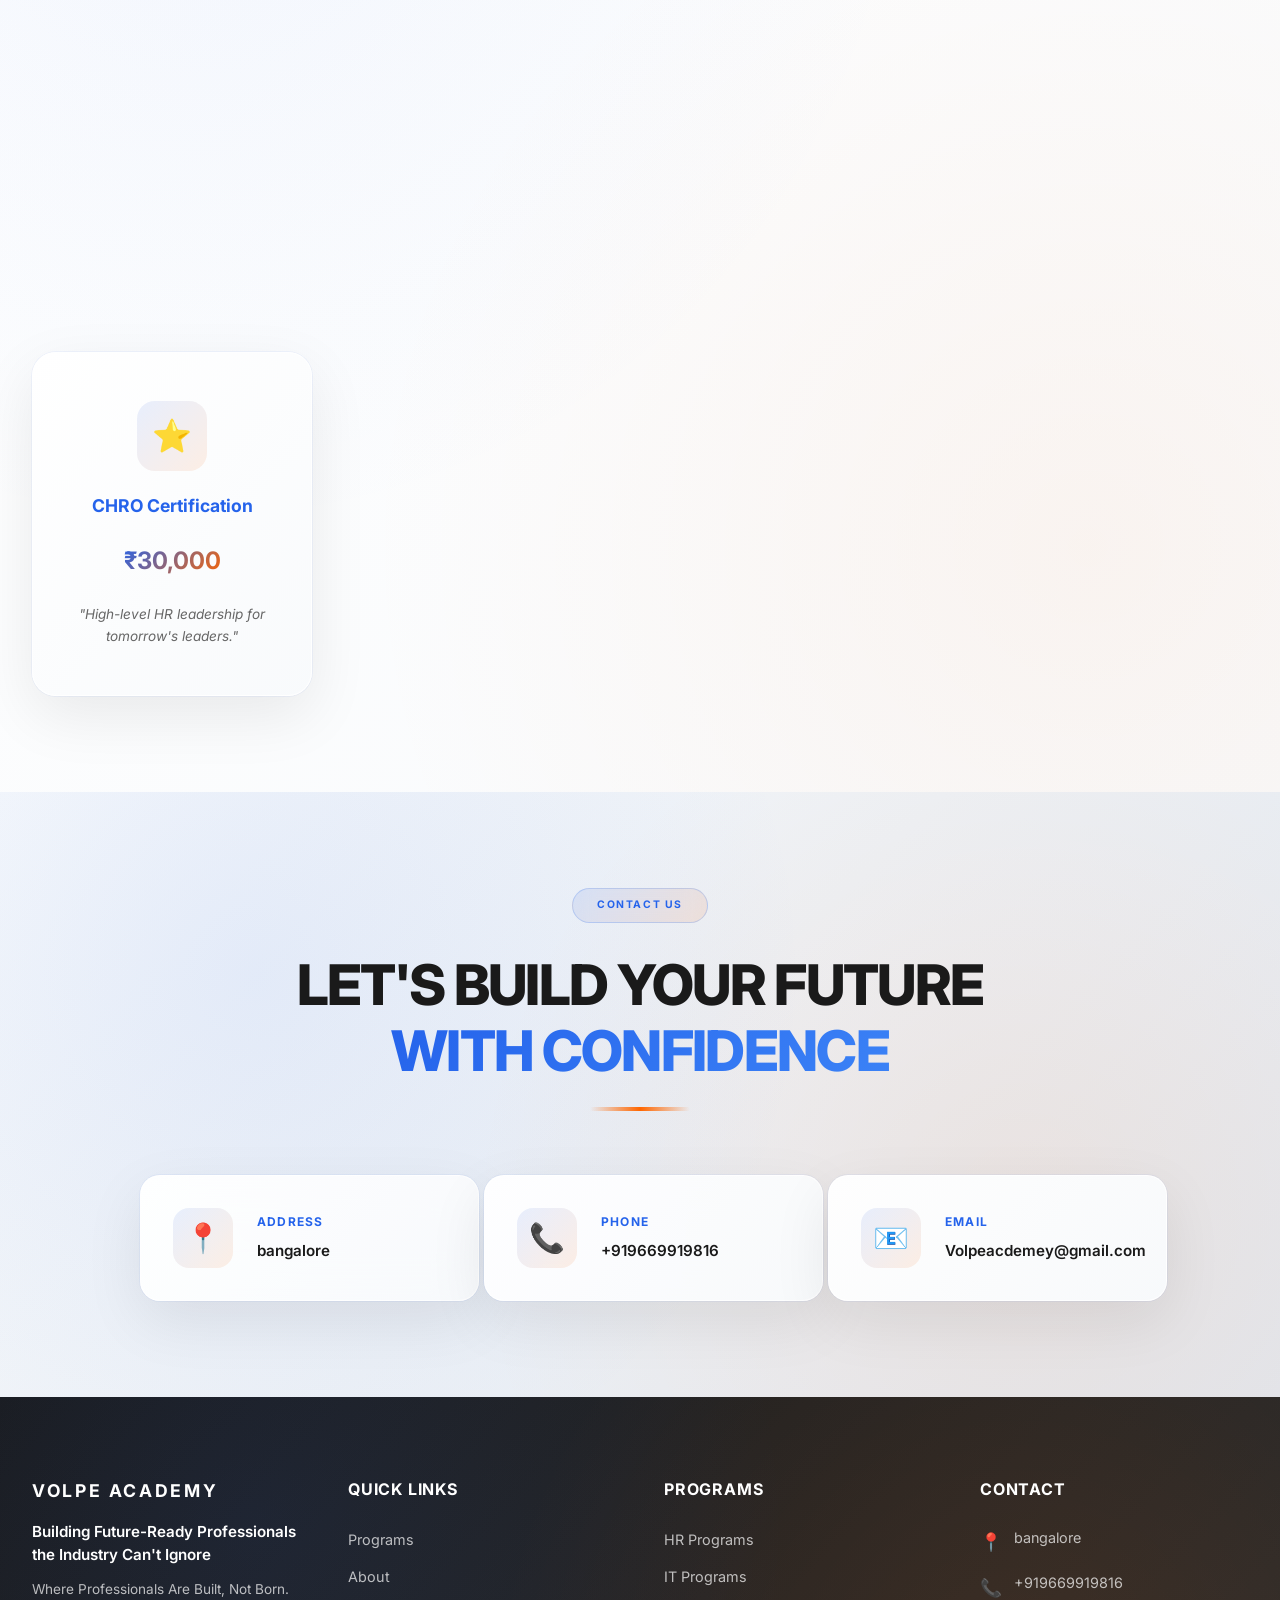
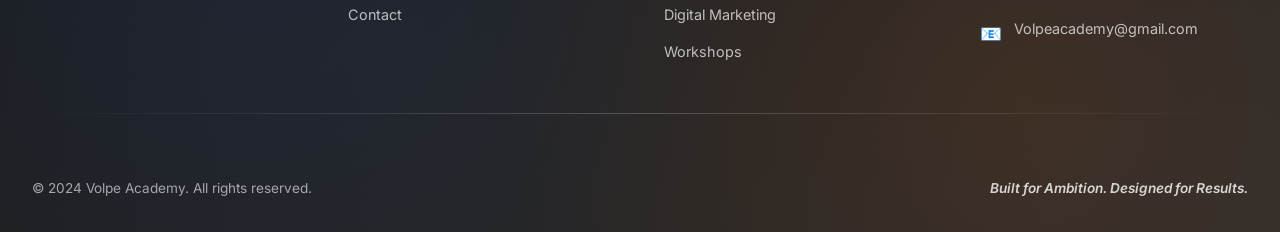
==== commit e22d7e84: "logo added" ====
--- a/volpe/index.html
+++ b/volpe/index.html
@@ -14,7 +14,9 @@
     <header class="header">
         <nav class="nav">
             <div class="nav-container">
-                <div class="logo">Volpe Academy</div>
+                <div class="logo">
+                    <img src="images/volpe logo.png" alt="Volpe Academy" class="nav-logo" />
+                </div>
                 <button class="hamburger-menu" aria-label="Toggle menu">
                     <span></span>
                     <span></span>
--- a/volpe/styles.css
+++ b/volpe/styles.css
@@ -45,6 +45,7 @@
 
 .nav-container {
     max-width: 1400px;
+    height: 110px;
     margin: 0 auto;
     padding: 1.25rem 2rem;
     display: flex;
@@ -75,9 +76,11 @@
     width: 0;
     height: 3px;
     background: linear-gradient(90deg, var(--primary-color), var(--accent-color));
-    transition: width 0.4s cubic-bezier(0.4, 0, 0.2, 1);
+    transition: width 0.7s cubic-bezier(0.4, 0, 0.2, 1);
     border-radius: 2px;
 }
+
+
 
 .logo:hover {
     transform: translateY(-1px);
@@ -85,6 +88,26 @@
 
 .logo:hover::after {
     width: 100%;
+}
+
+/* nav logo image (replaces text logo) */
+.nav-logo {
+    width: 140px; /* default desktop size */
+    height: auto;
+    display: block;
+    object-fit: contain;
+}
+
+@media (max-width: 900px) {
+    .nav-logo {
+        width: 110px; /* tablet */
+    }
+}
+
+@media (max-width: 600px) {
+    .nav-logo {
+        width: 88px; /* mobile */
+    }
 }
 
 .nav-links {
@@ -429,13 +452,22 @@
 .hero-badge {
     display: inline-flex;
     align-items: center;
-    gap: 0.4rem;
-    padding: 0.4rem 1rem;
-    background: rgba(37, 99, 235, 0.1);
-    border: 1px solid rgba(37, 99, 235, 0.2);
+    gap: 0.6rem;
+    padding: 0.35rem 0.9rem;
+    background: rgba(37, 99, 235, 0.08);
+    border: 1px solid rgba(37, 99, 235, 0.14);
     border-radius: 50px;
     margin-bottom: 1rem;
     animation: fadeInDown 0.8s ease-out 0.2s both;
+}
+
+/* Logo inside hero badge */
+.hero-logo {
+    width: 44px;
+    height: 44px;
+    object-fit: contain;
+    display: block;
+    border-radius: 8px;
 }
 
 .badge-text {
@@ -1427,6 +1459,7 @@
     display: flex;
     flex-direction: column;
     gap: 1.5rem;
+     margin-left: 70px;
 }
 
 .point-card {
@@ -2471,19 +2504,6 @@
     margin-bottom: 3rem;
 }
 
-.it-icon-wrapper {
-    width: 160px;
-    height: 160px;
-    border-radius: 20px;
-    display: flex;
-    align-items: center;
-    justify-content: center;
-    margin: 0 auto 2rem;
-    transition: all 0.5s cubic-bezier(0.4, 0, 0.2, 1);
-    position: relative;
-    overflow: hidden;
-    background: linear-gradient(135deg, rgba(37, 99, 235, 0.15), rgba(255, 102, 0, 0.15));
-}
 
 .it-icon-bg {
     position: absolute;
@@ -2500,17 +2520,14 @@
     opacity: .2;
 }
 
-.it-course-card:hover .it-icon-wrapper {
-    transform: scale(1.1) rotate(5deg);
-    box-shadow: 0 20px 50px rgba(37, 99, 235, 0.3);
-}
+
 
 /* ensure the image inside the icon wrapper fills the larger area */
 .it-icon-img {
-    width: 100%;
-    height: 100%;
+    width: 50%;
+    height: 50%;
     object-fit: cover;
-    display: block;
+    
 }
 
 .it-icon {
@@ -3556,6 +3573,7 @@
     transition: all 0.4s cubic-bezier(0.4, 0, 0.2, 1);
     position: relative;
     overflow: hidden;
+        margin-right: -27px;    
 }
 
 .contact-item::before {
@@ -4395,6 +4413,7 @@
     .block-points {
         gap: 1.2rem;
         margin: 2rem 0;
+        margin-left: 70px;
     }
     
     .point-card {
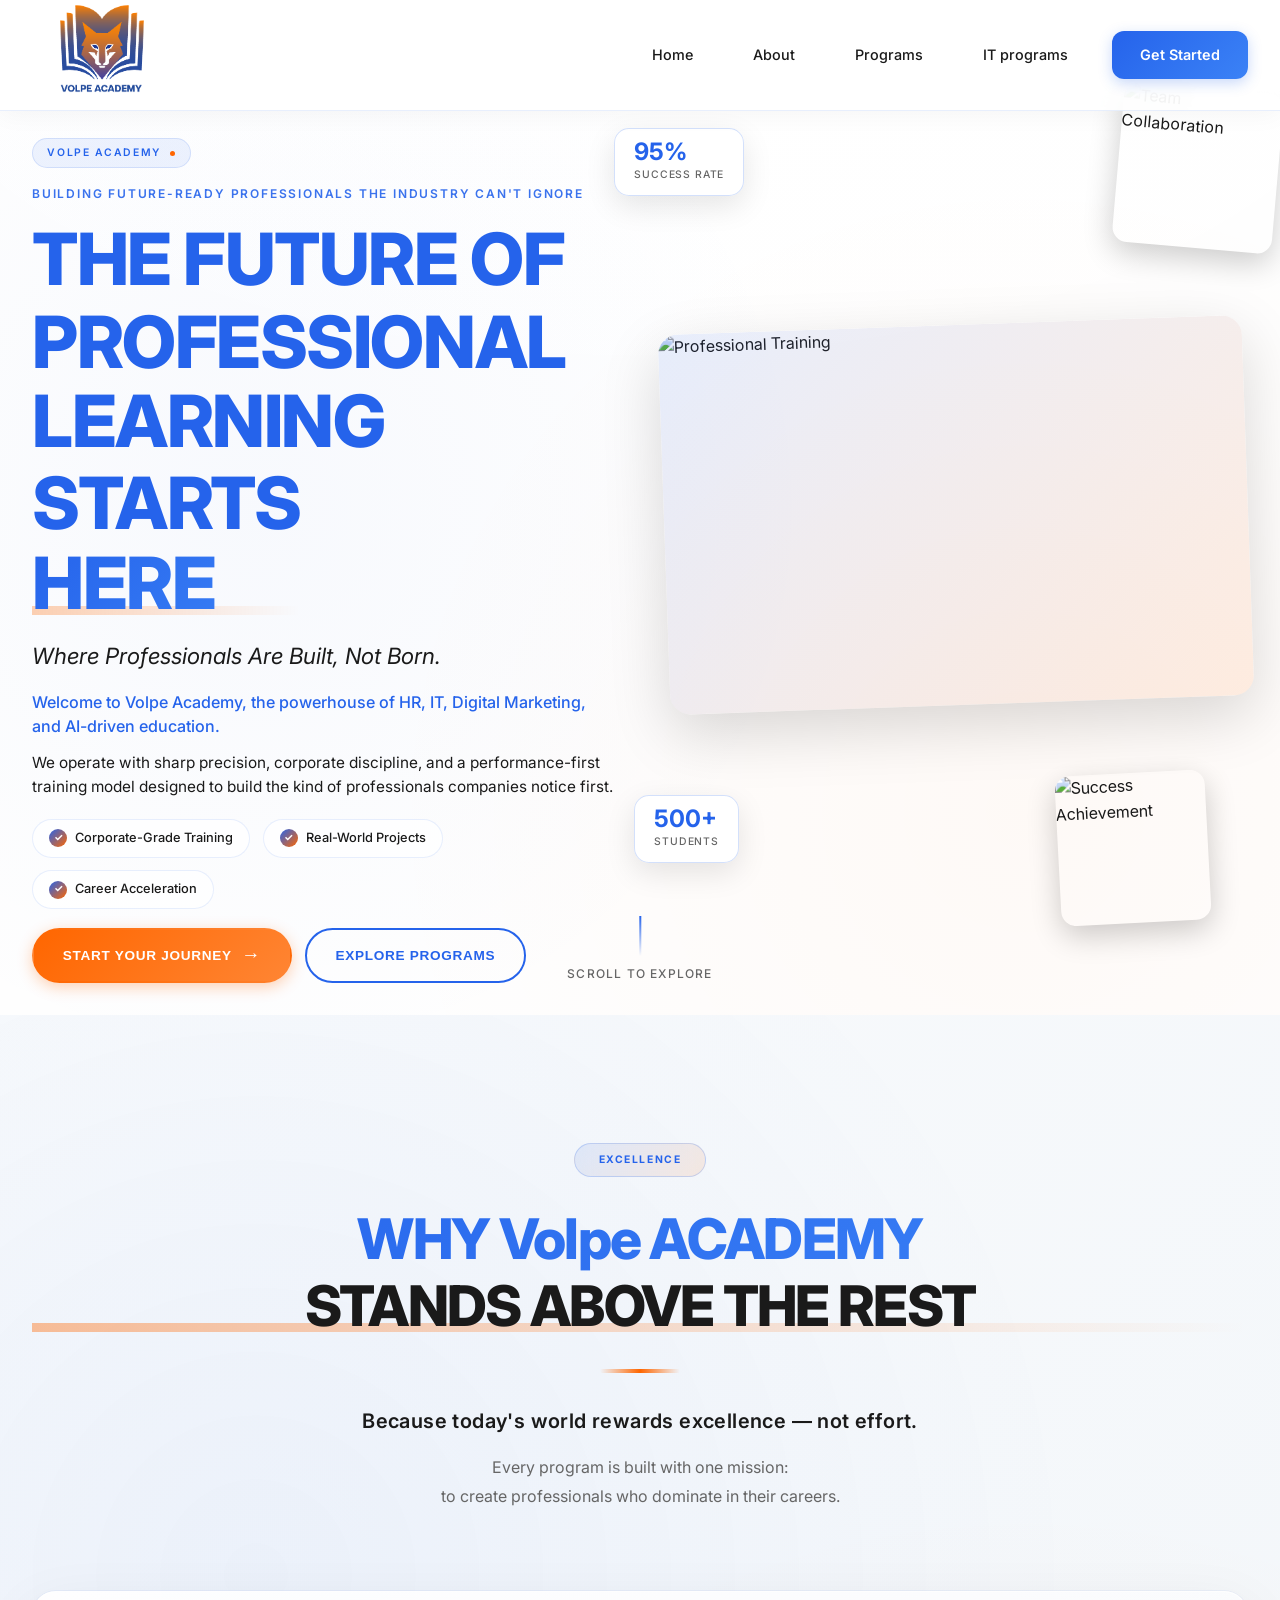
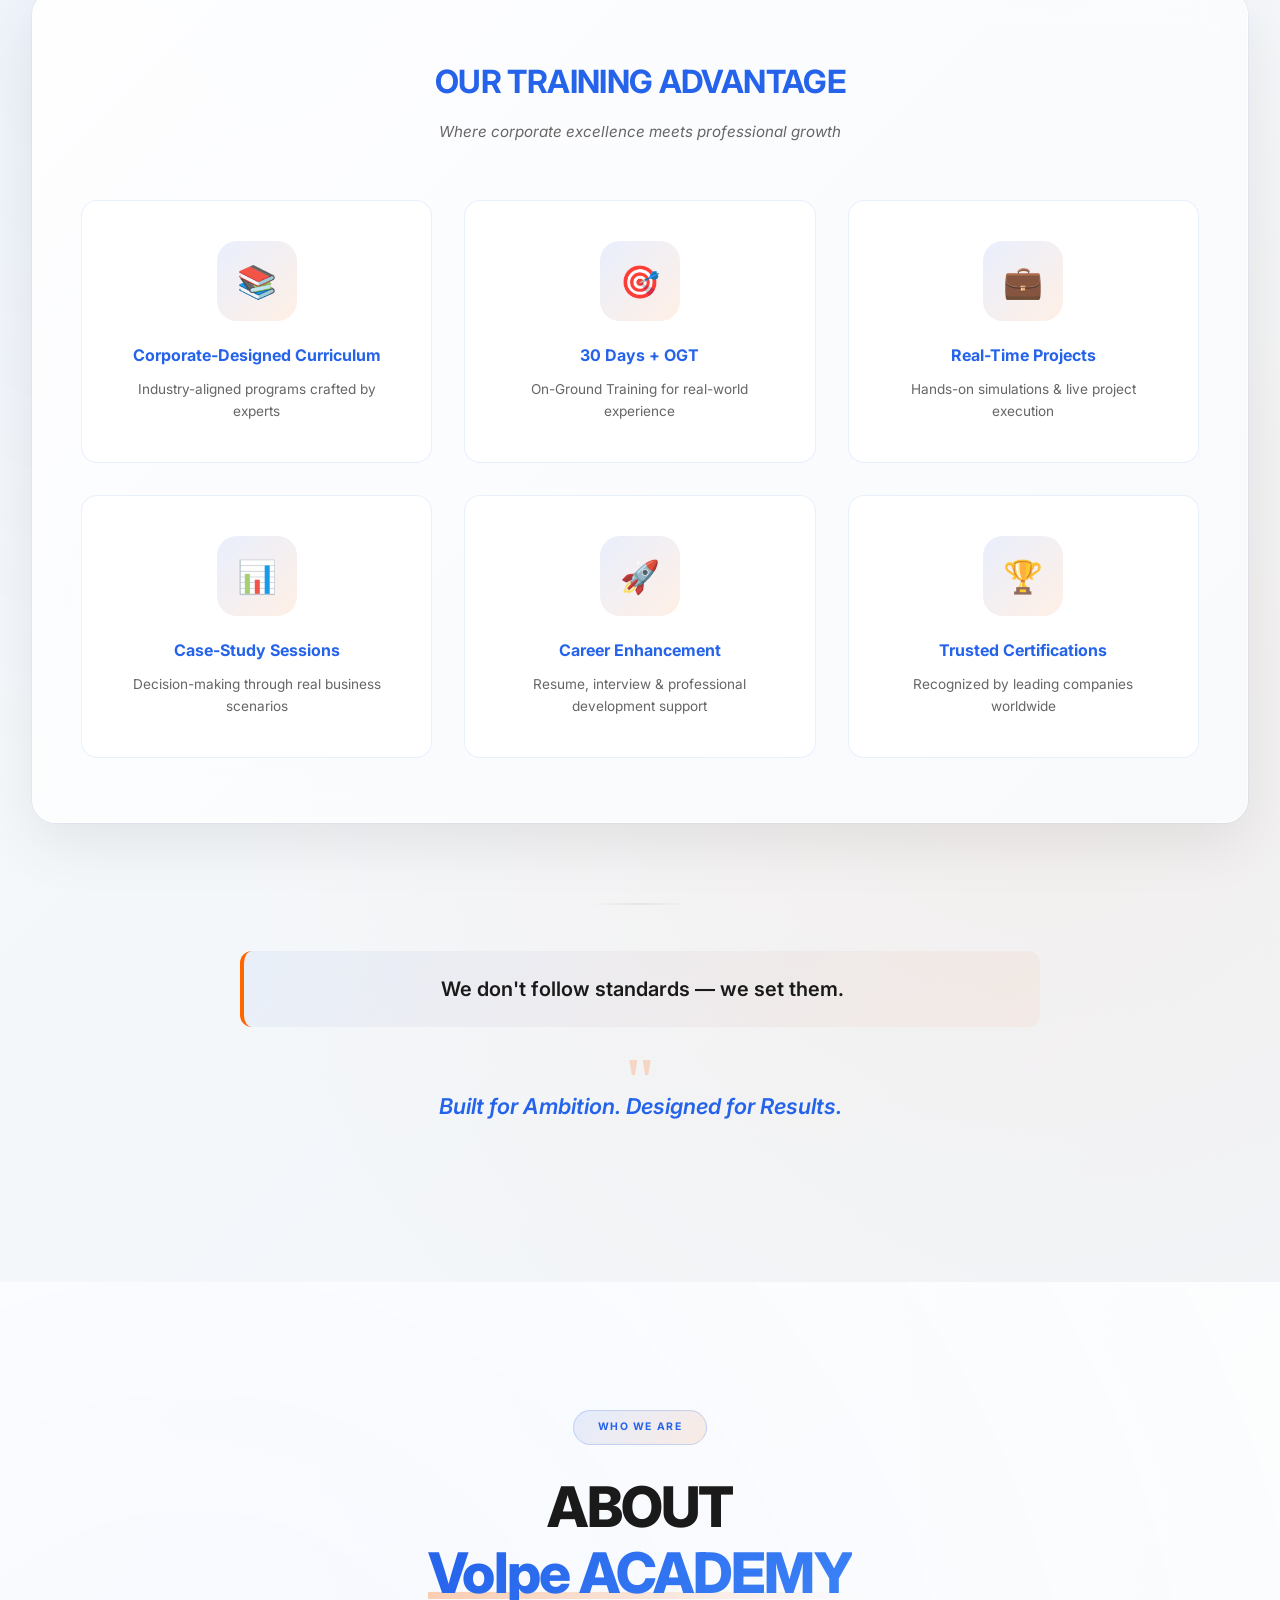
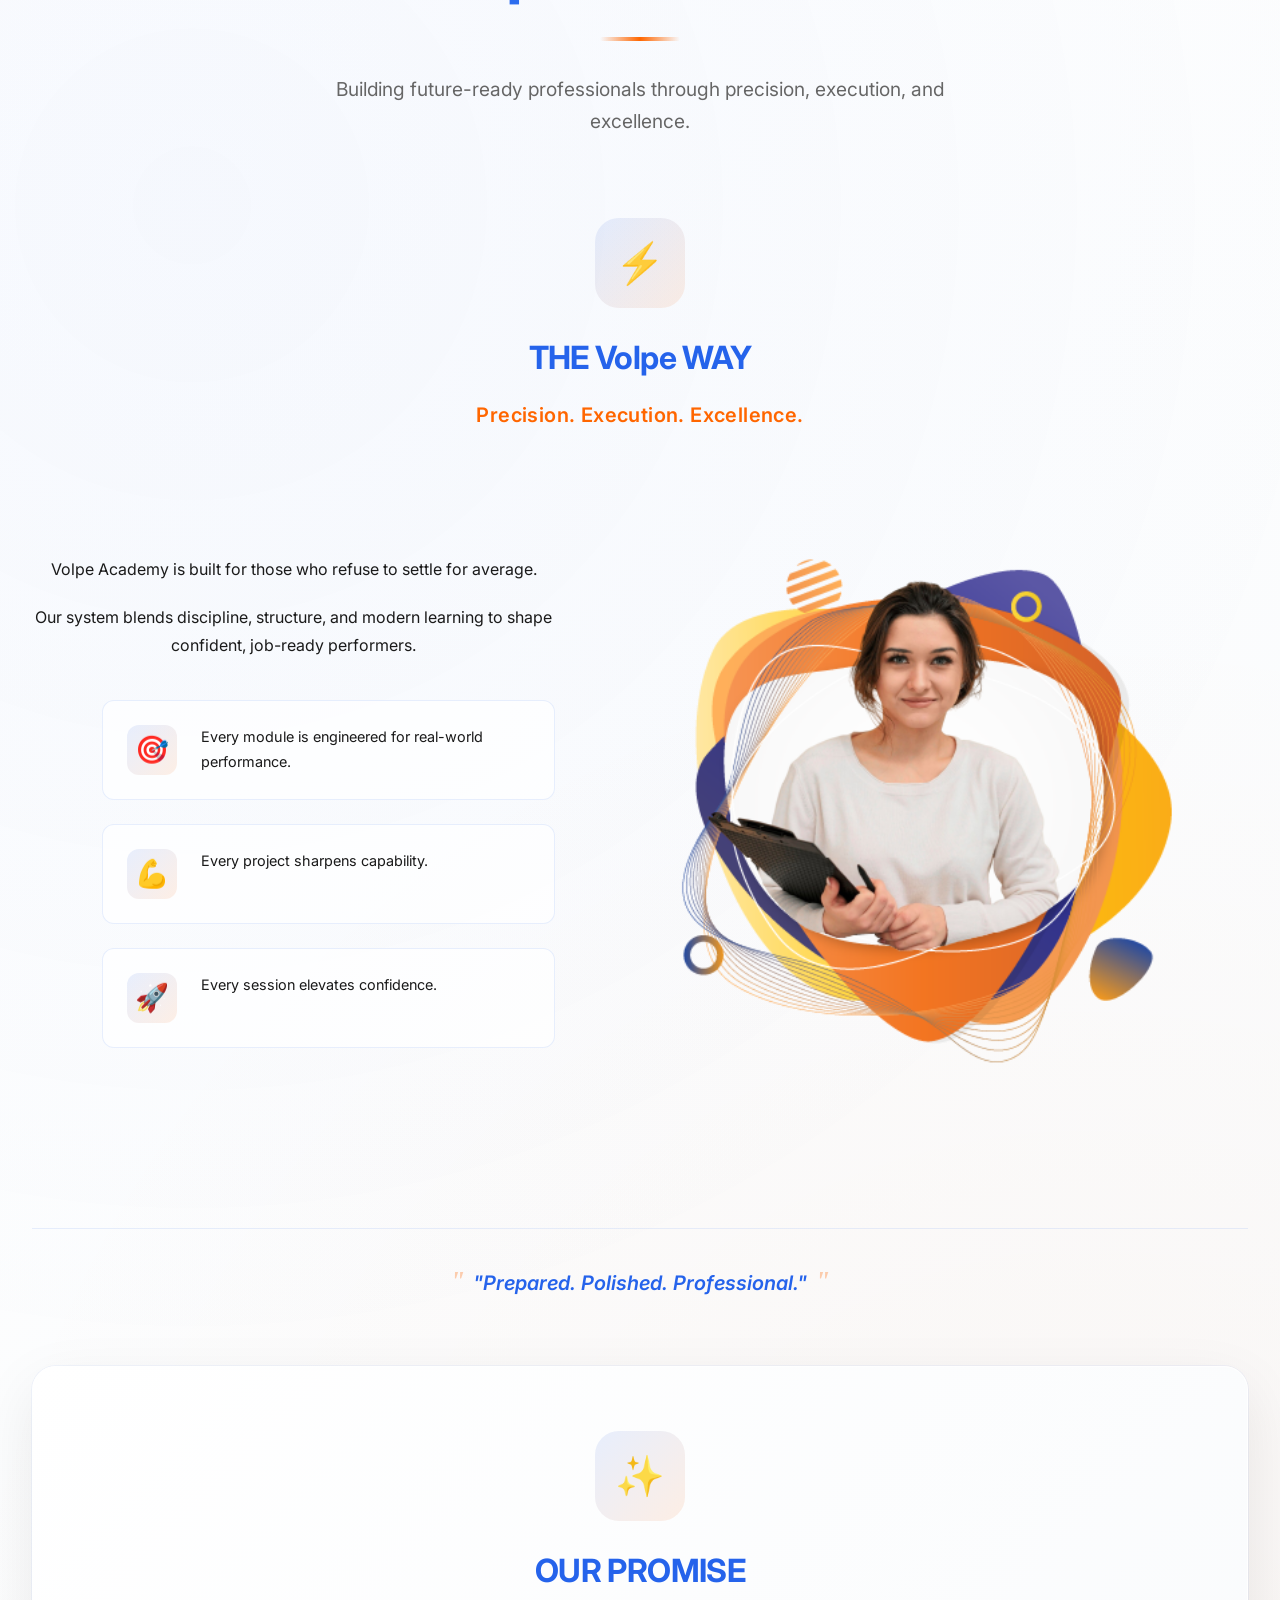
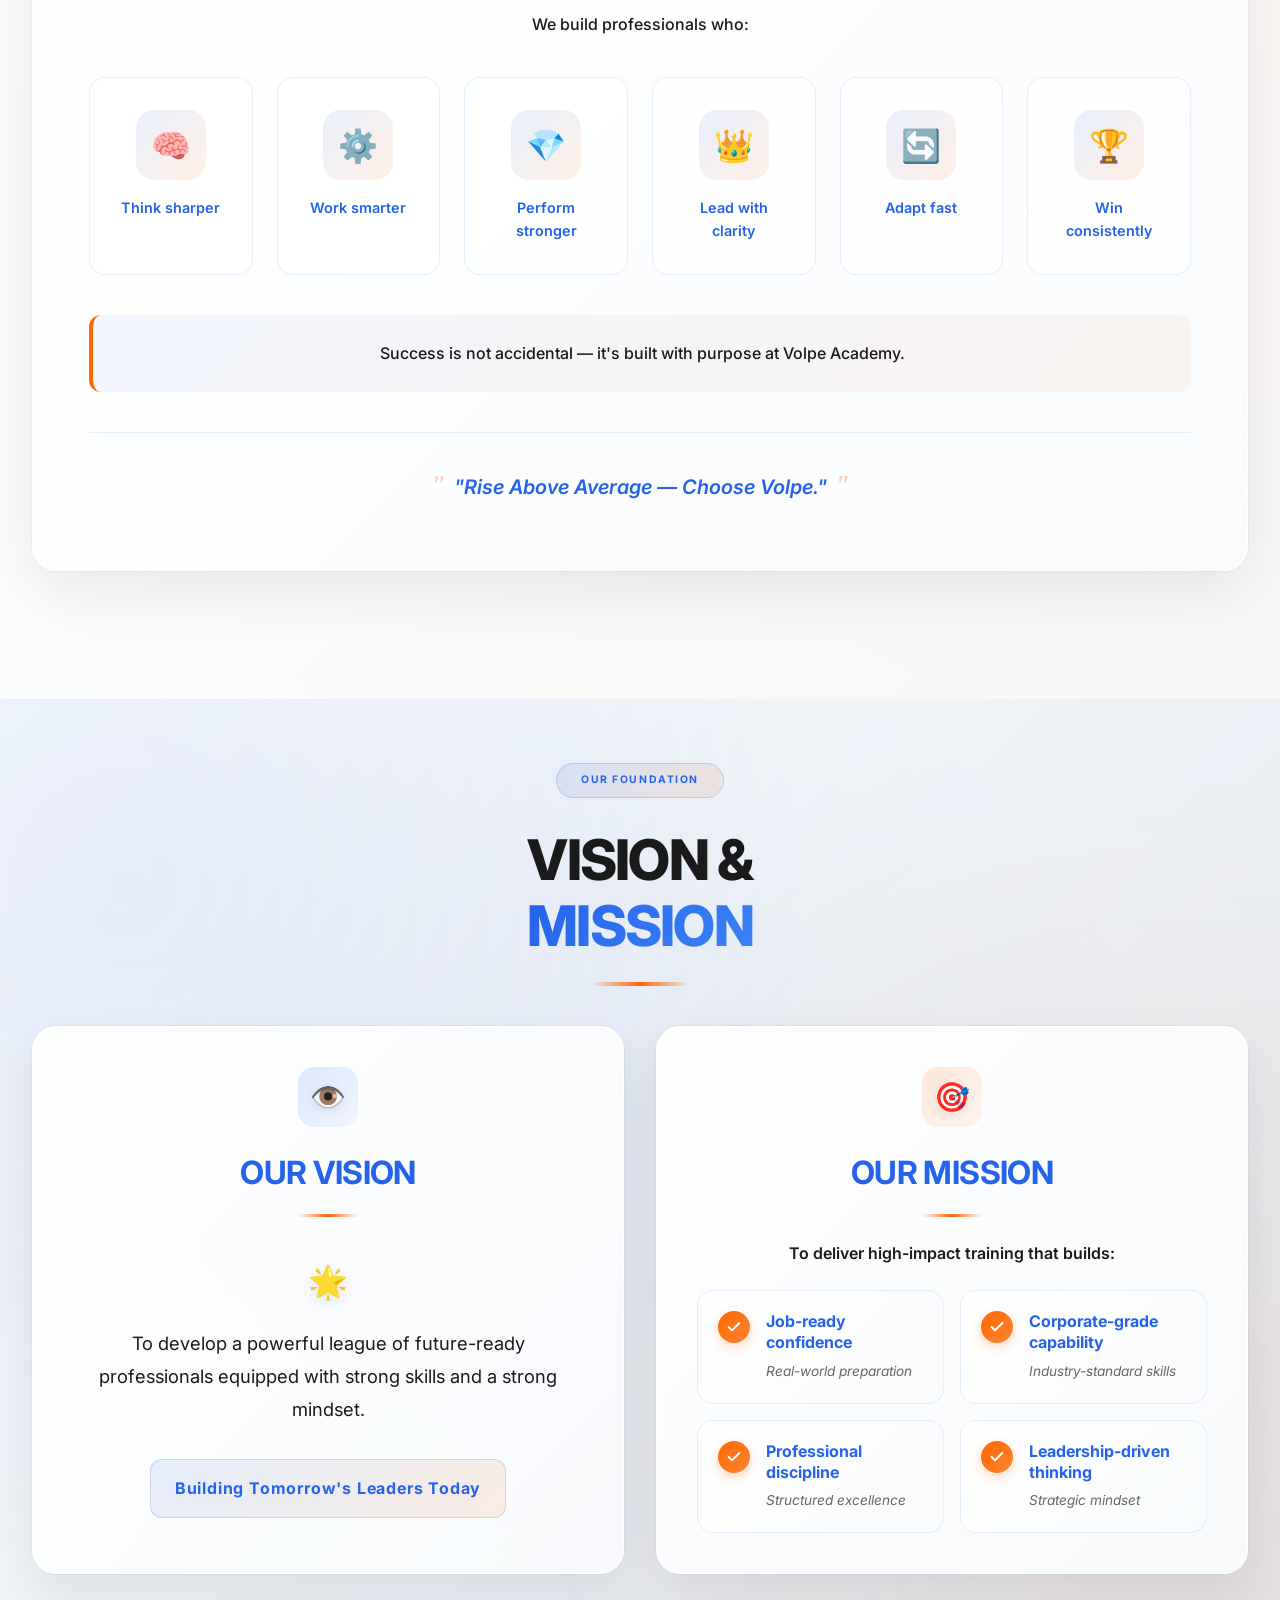
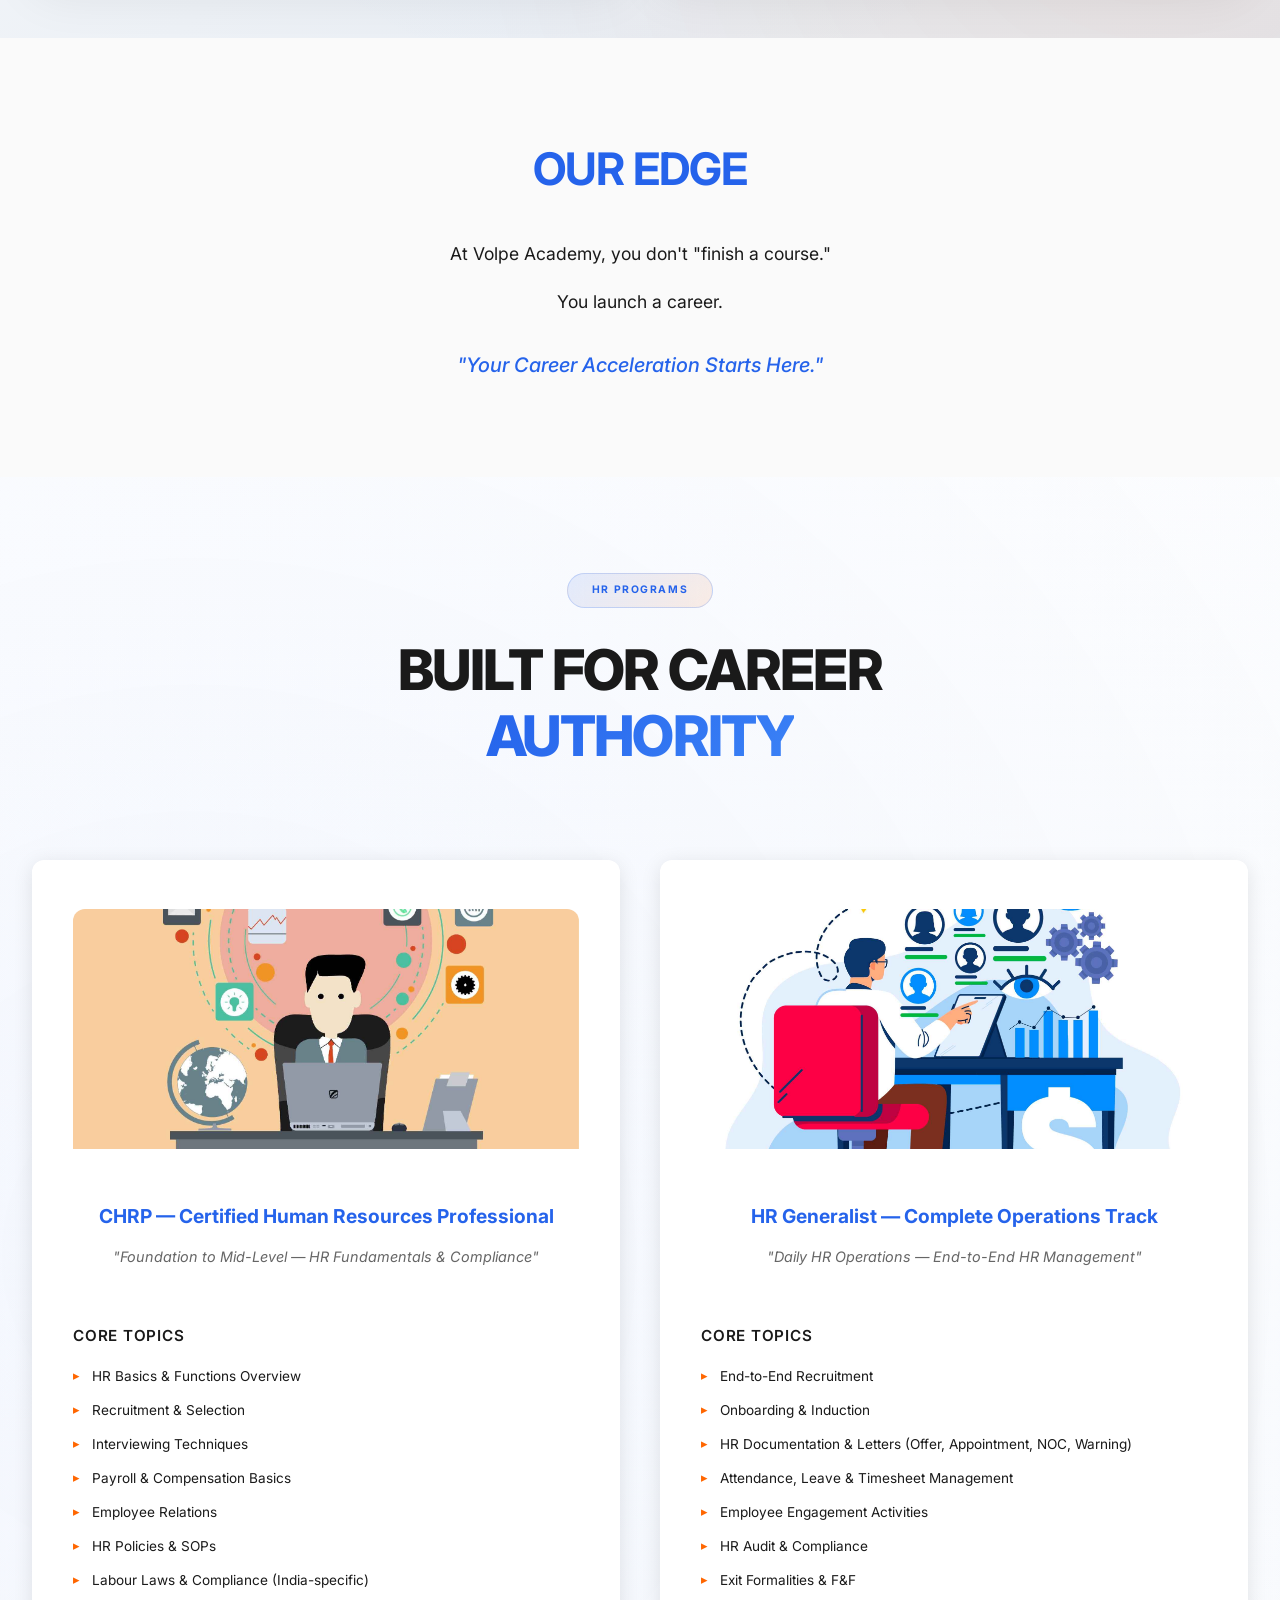
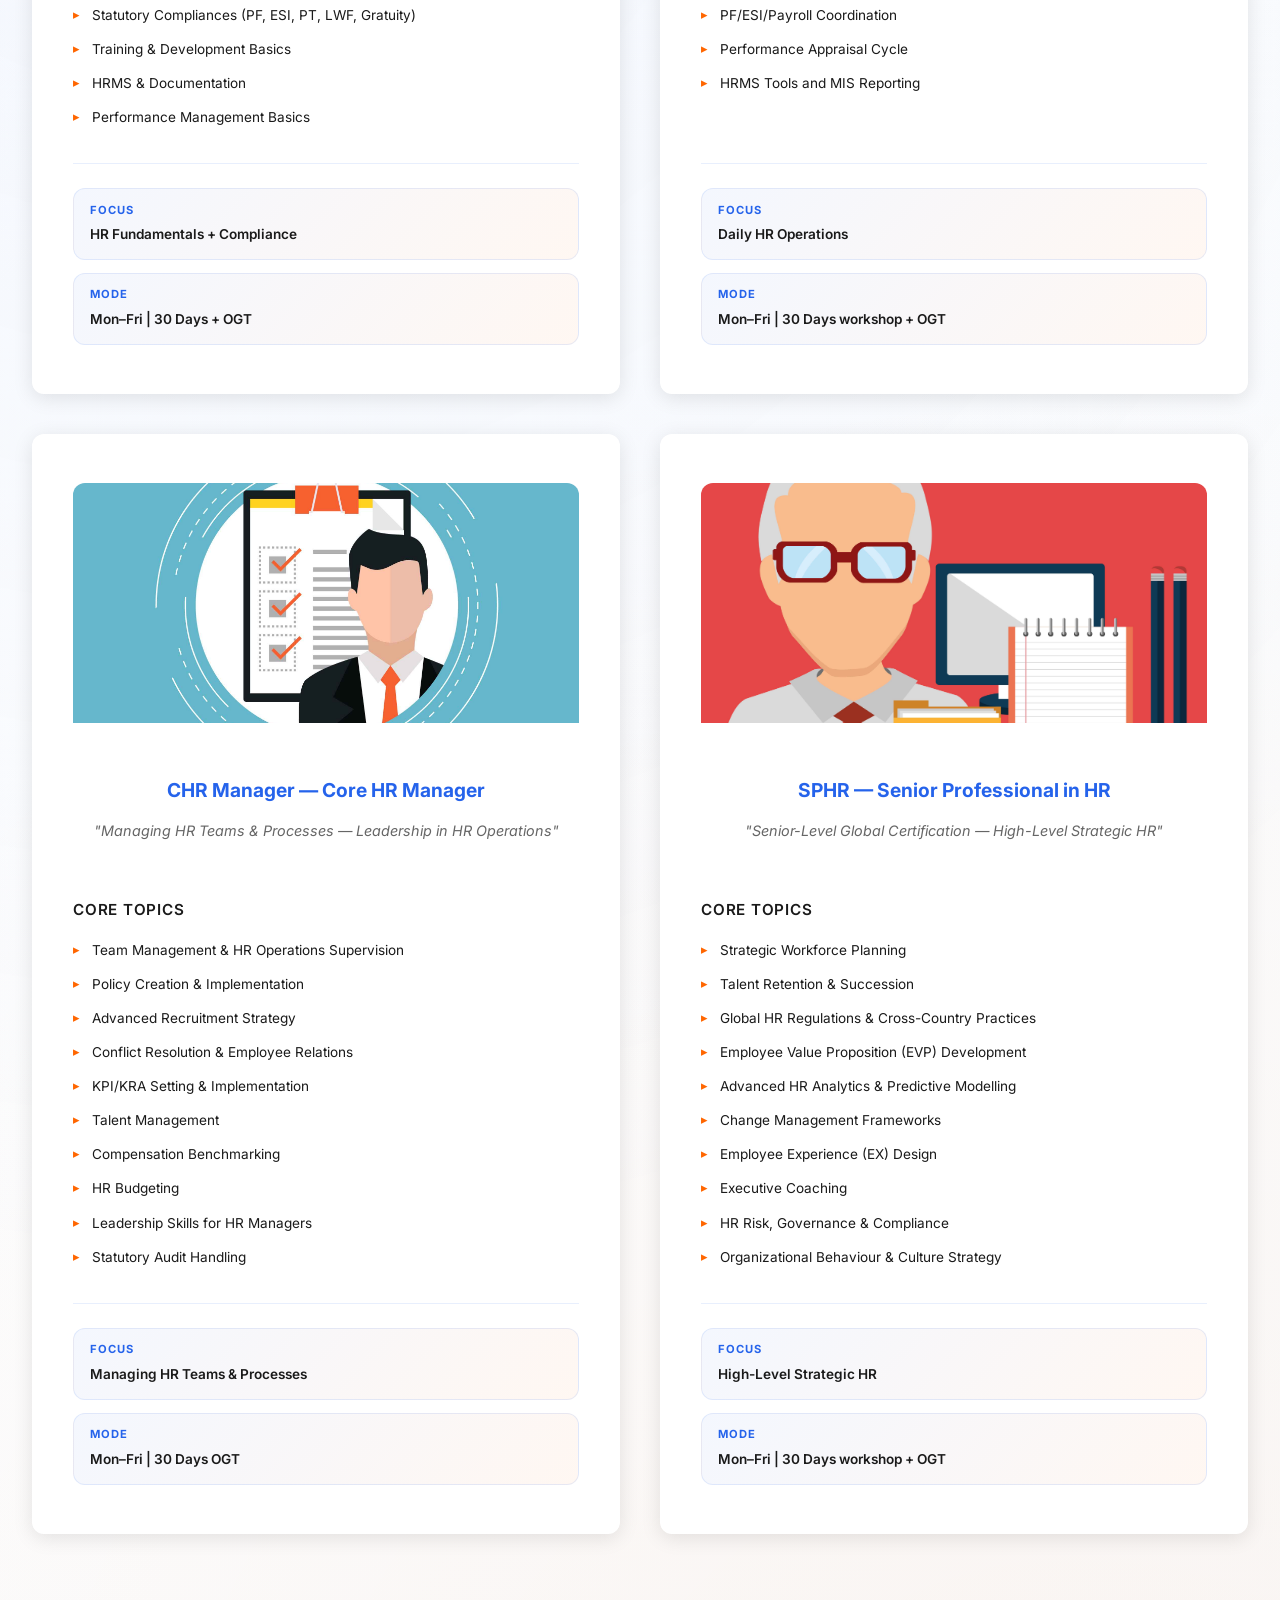
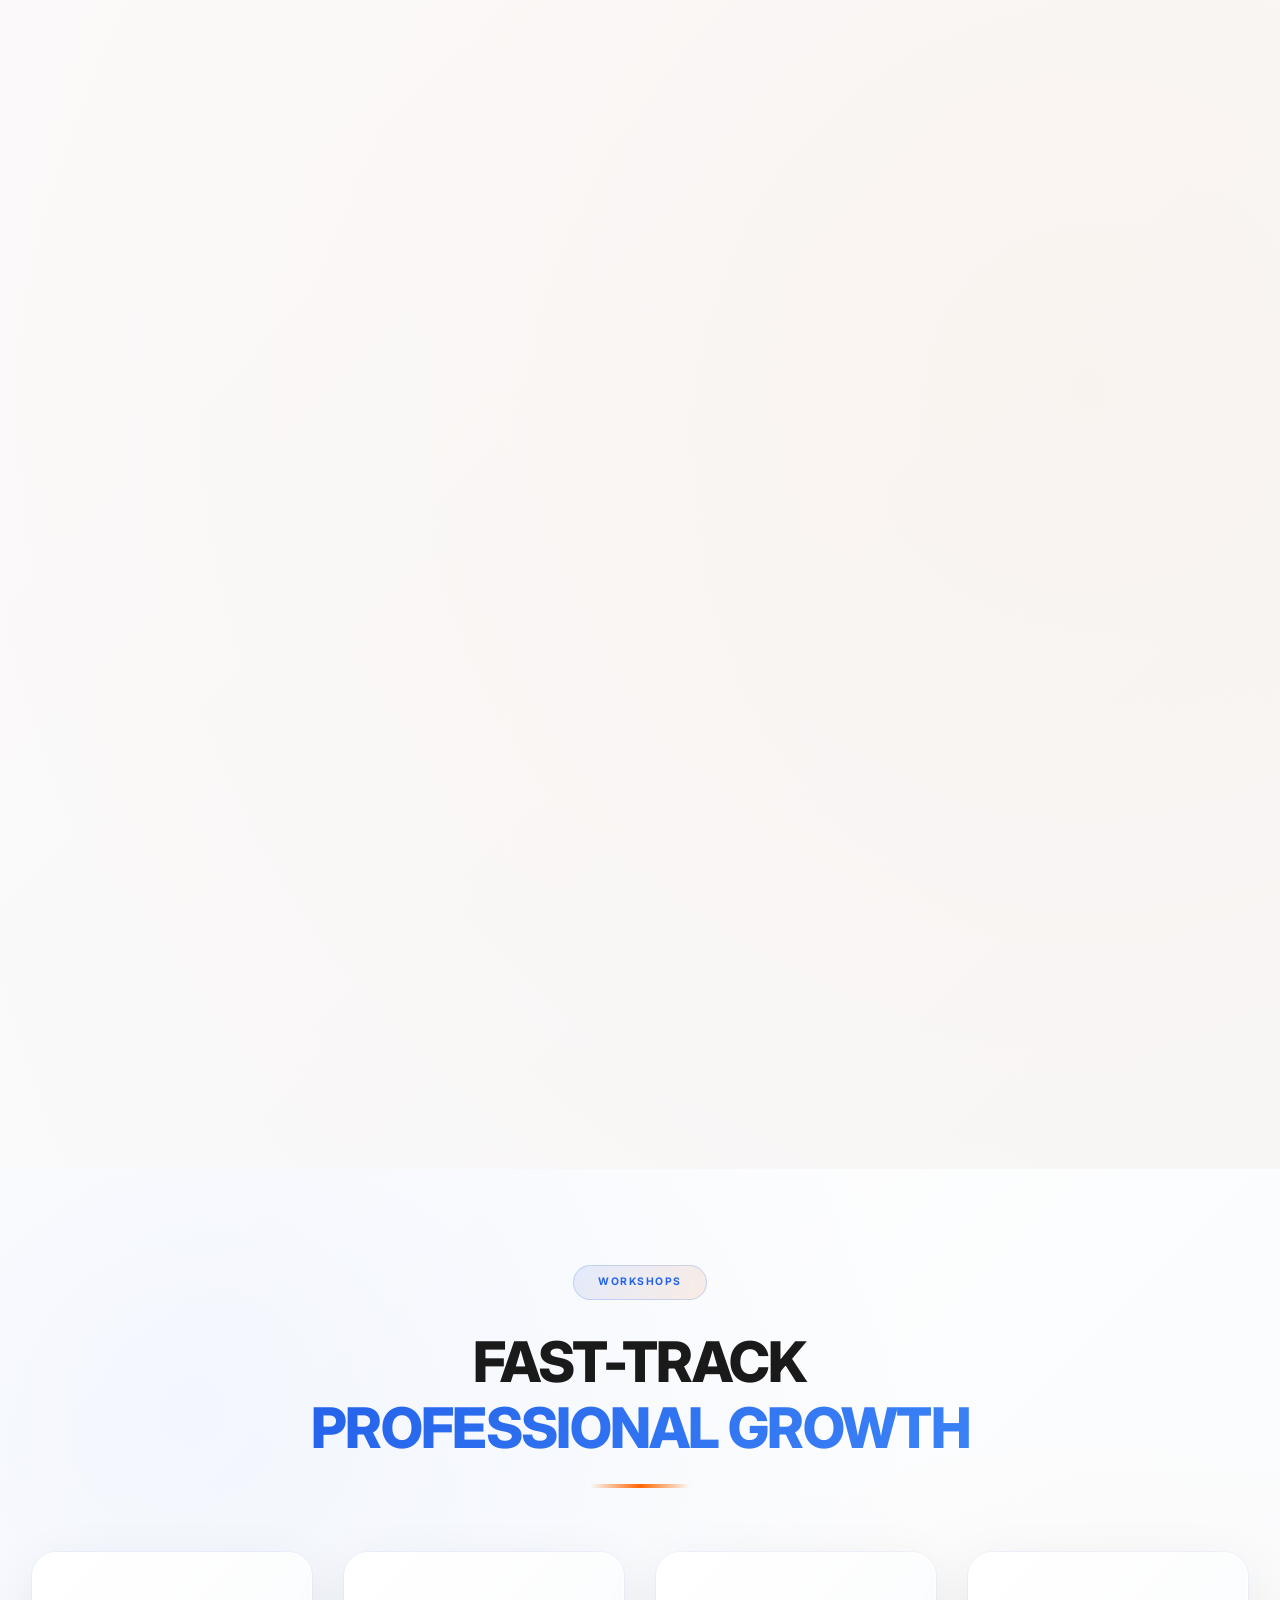
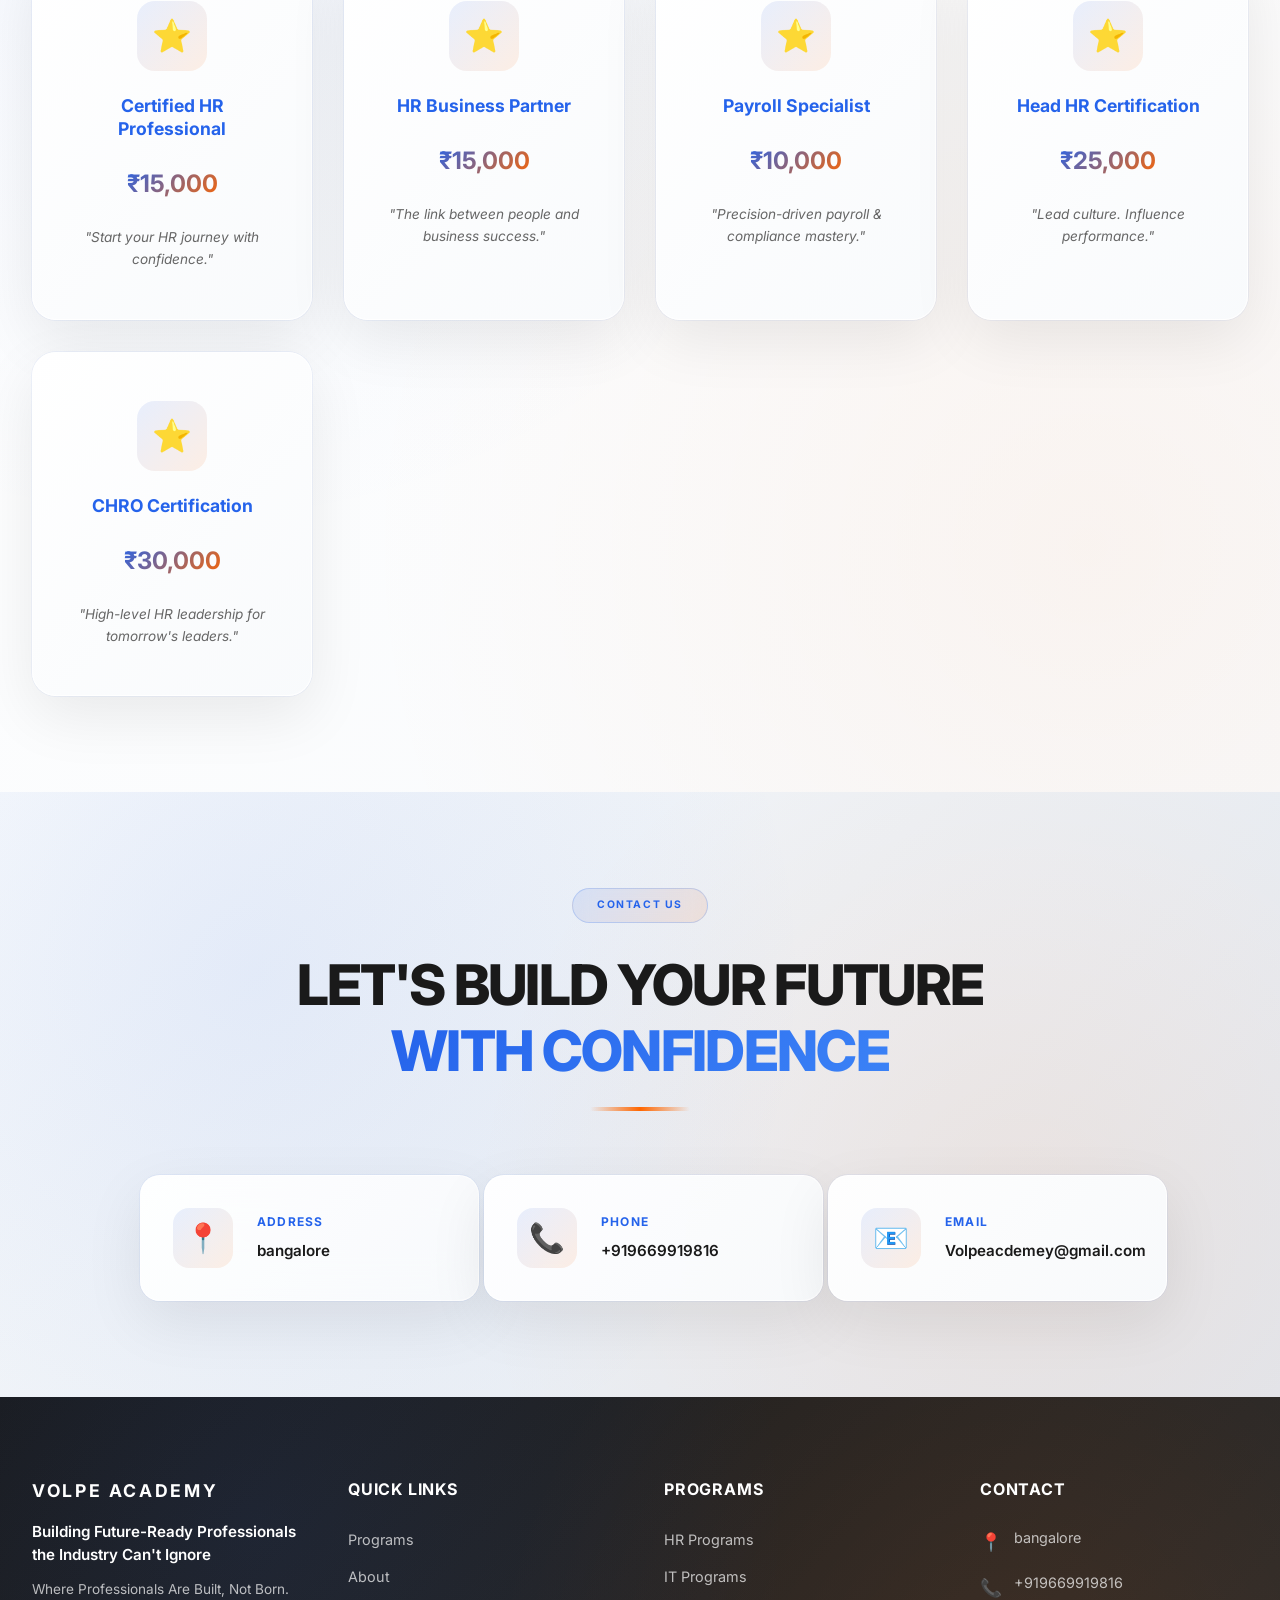
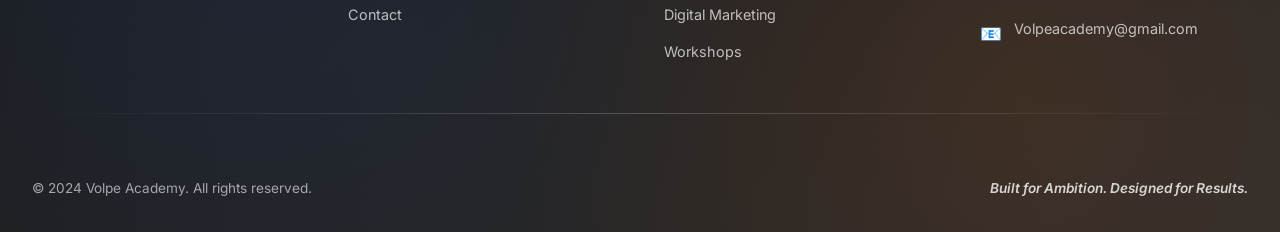
==== commit dc43c49e: "logo added" ====
--- a/volpe/index.html
+++ b/volpe/index.html
@@ -14,9 +14,10 @@
     <header class="header">
         <nav class="nav">
             <div class="nav-container">
-                <div class="logo">
+                 <div class="logo">
                     <img src="images/volpe logo.png" alt="Volpe Academy" class="nav-logo" />
                 </div>
+                
                 <button class="hamburger-menu" aria-label="Toggle menu">
                     <span></span>
                     <span></span>
@@ -195,8 +196,11 @@
                                 <p class="why-quote">Built for Ambition. Designed for Results.</p>
                             </div>
                         </div>
-                    </div>
-                </div>
+                      
+                    </div>
+                    
+                </div>
+                
             </div>
         </section>
 
--- a/volpe/styles.css
+++ b/volpe/styles.css
@@ -68,27 +68,10 @@
     cursor: pointer;
 }
 
-.logo::after {
-    content: '';
-    position: absolute;
-    bottom: 0;
-    left: 0;
-    width: 0;
-    height: 3px;
-    background: linear-gradient(90deg, var(--primary-color), var(--accent-color));
-    transition: width 0.7s cubic-bezier(0.4, 0, 0.2, 1);
-    border-radius: 2px;
-}
-
-
-
-.logo:hover {
-    transform: translateY(-1px);
-}
-
-.logo:hover::after {
-    width: 100%;
-}
+
+
+
+
 
 /* nav logo image (replaces text logo) */
 .nav-logo {
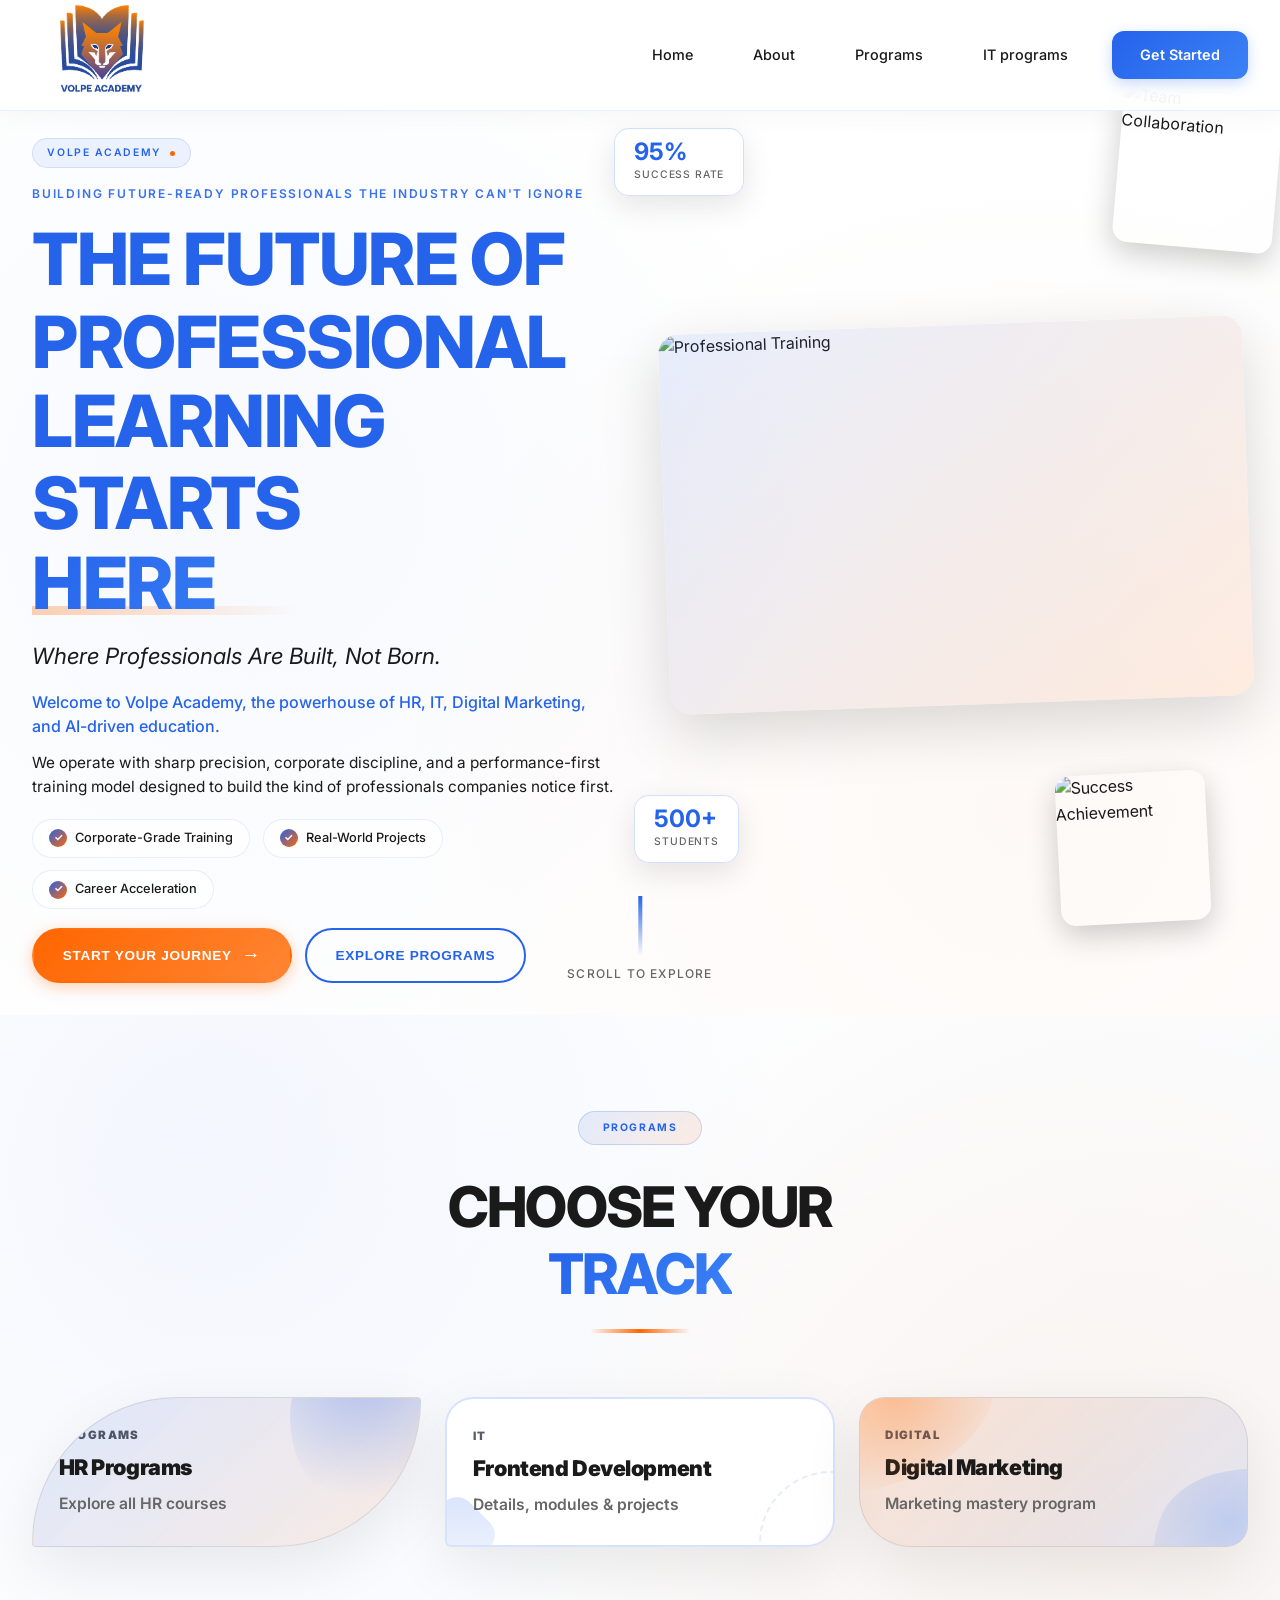
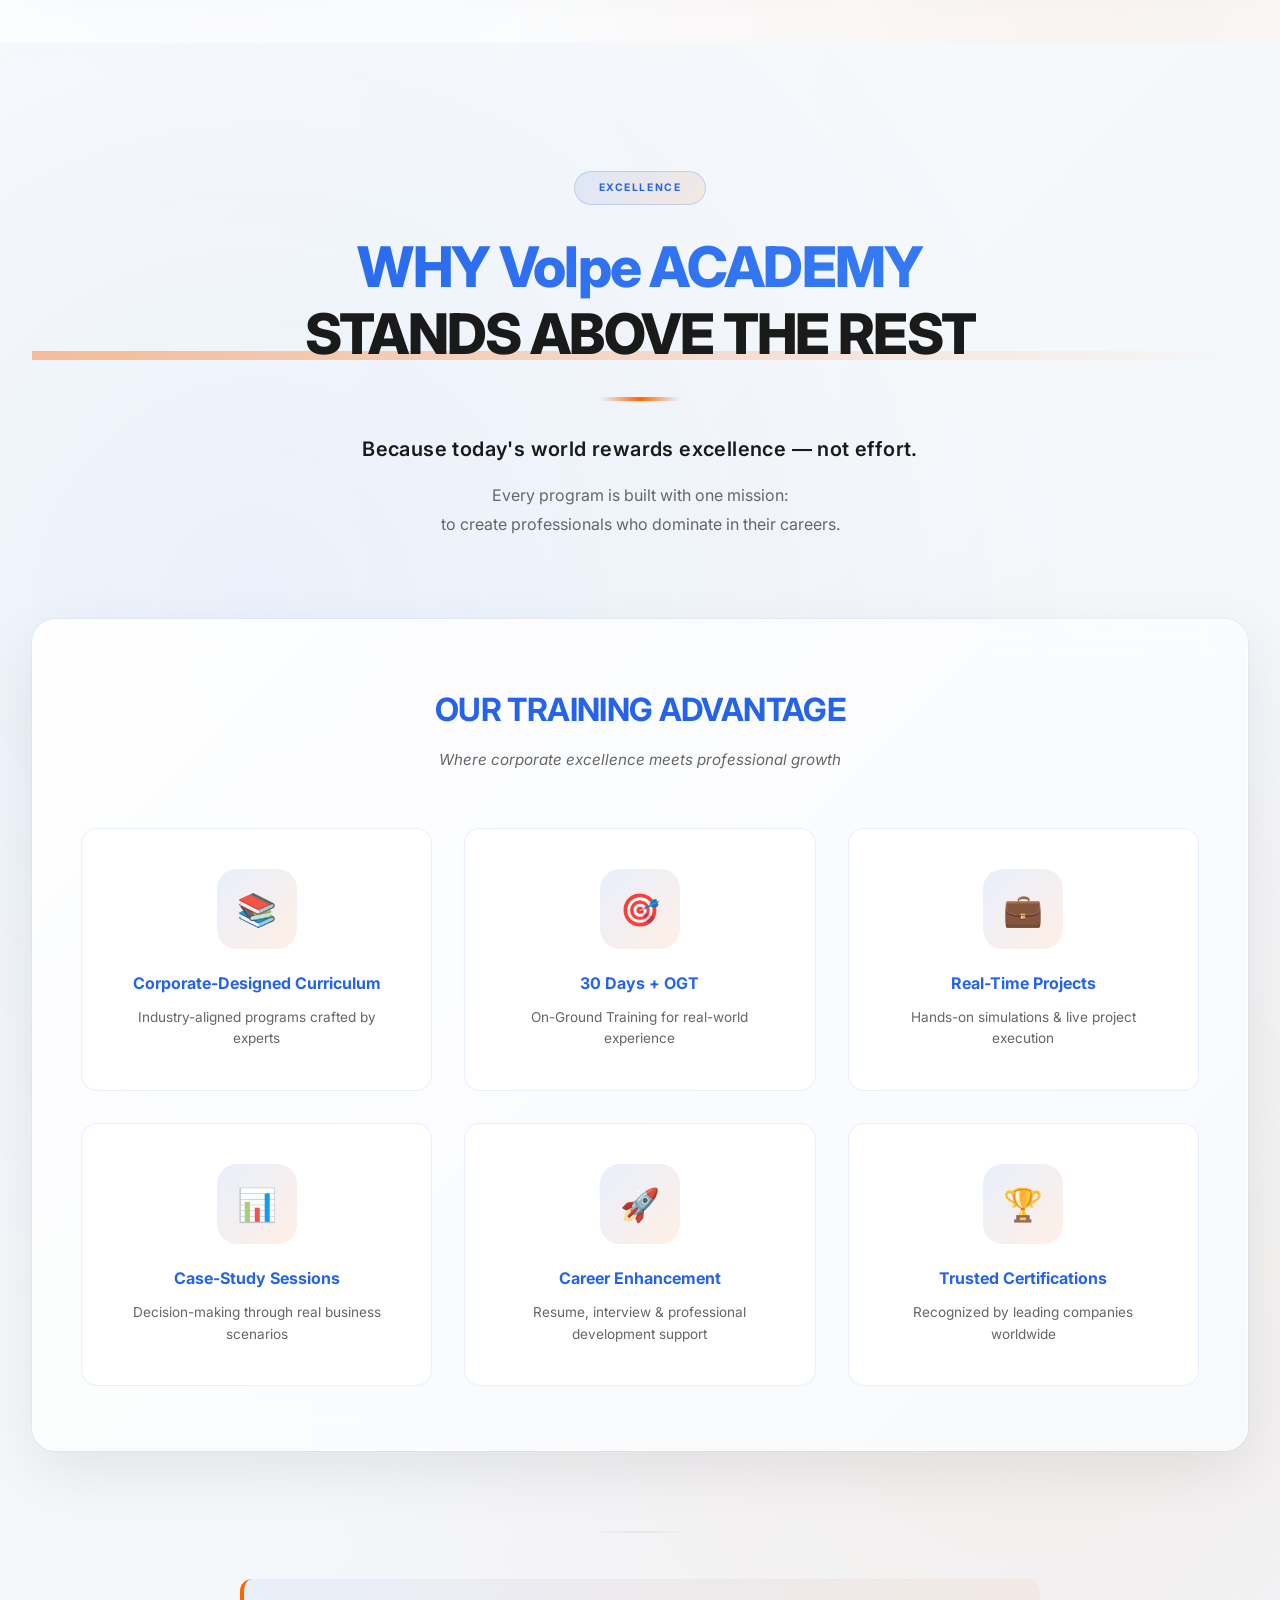
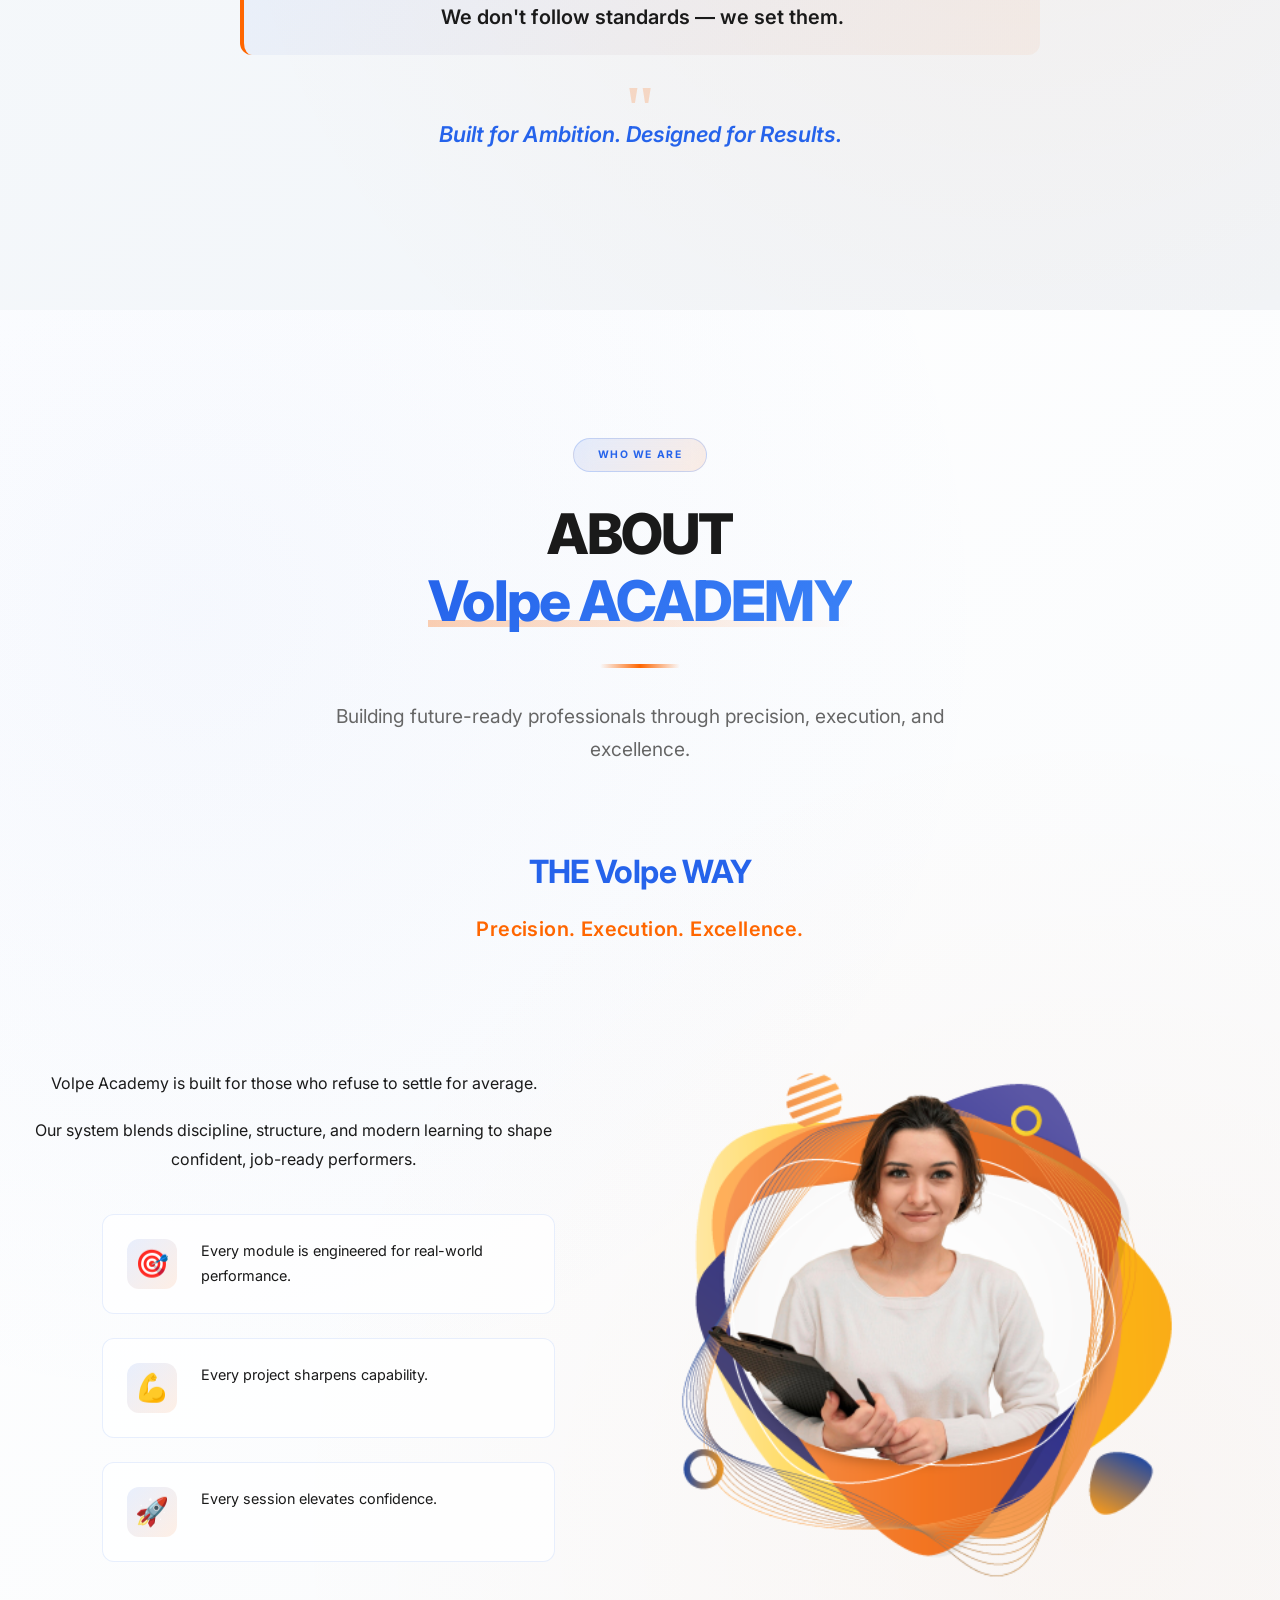
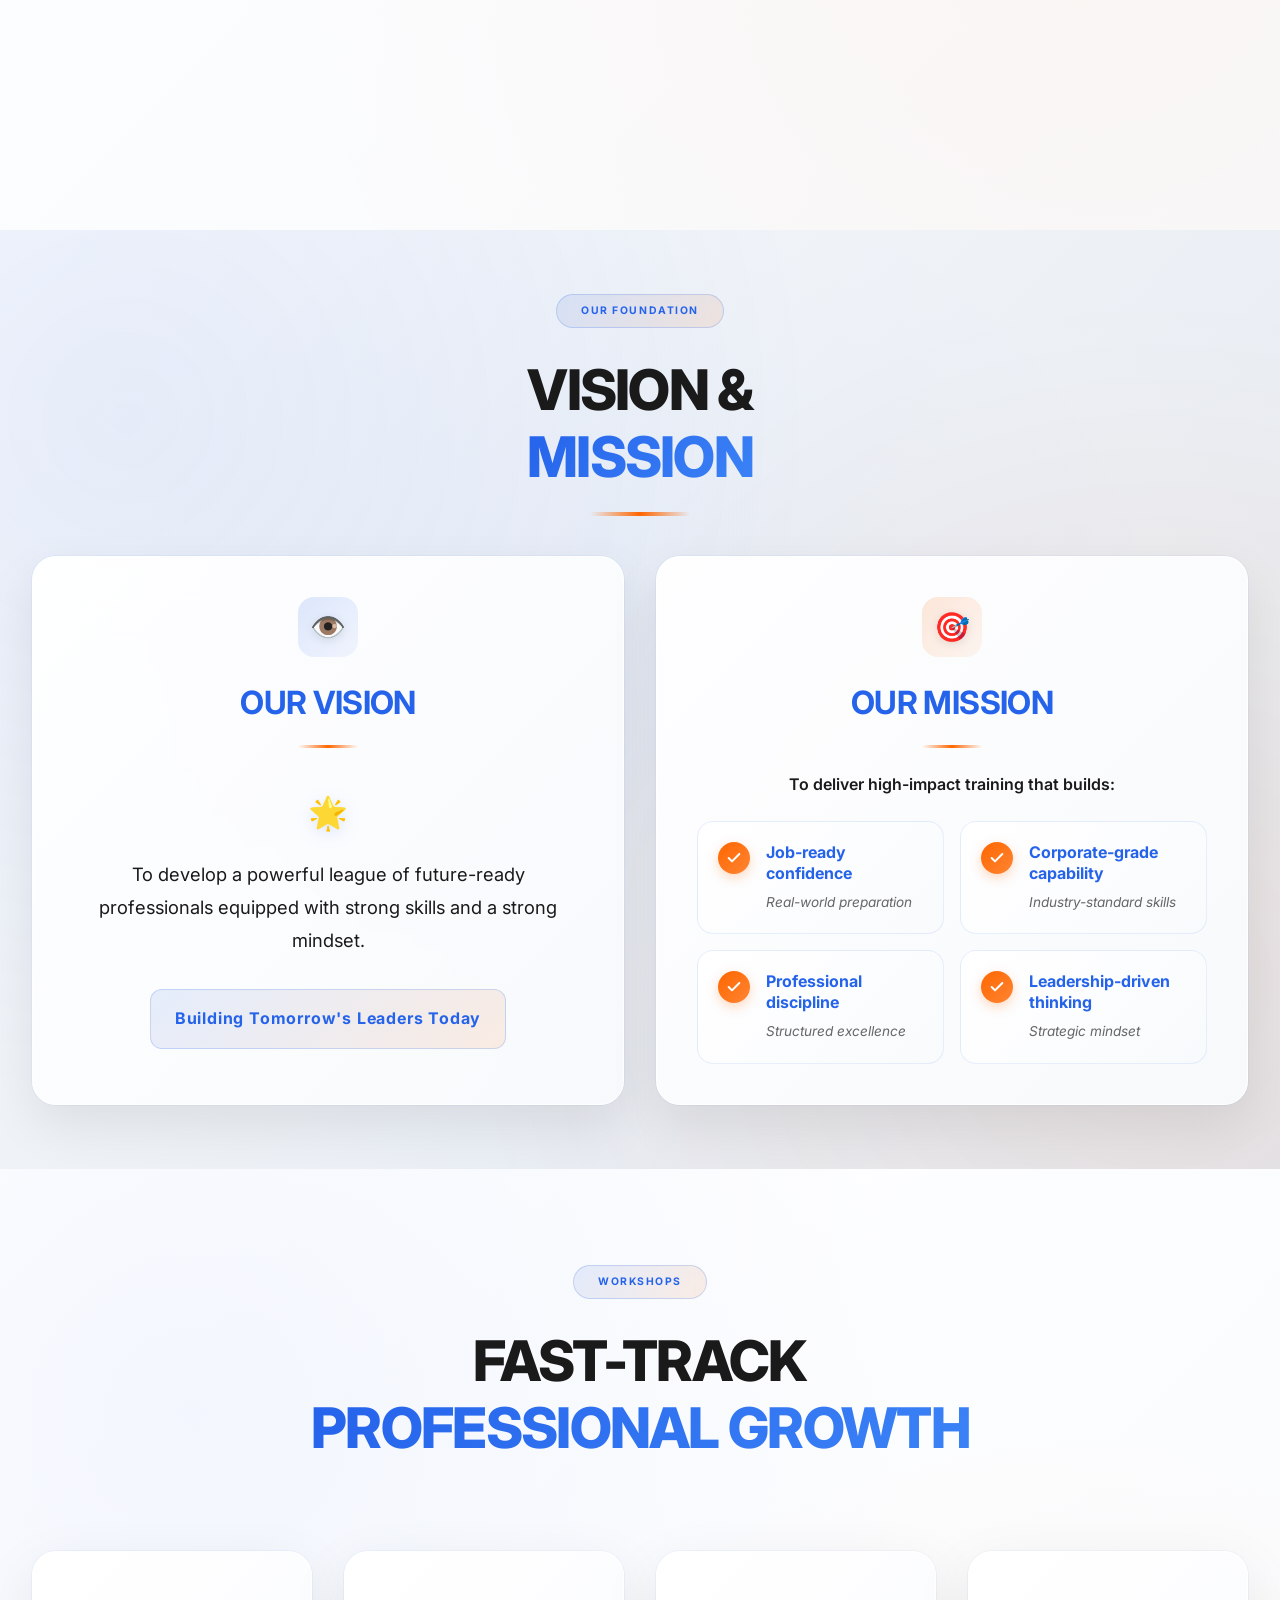
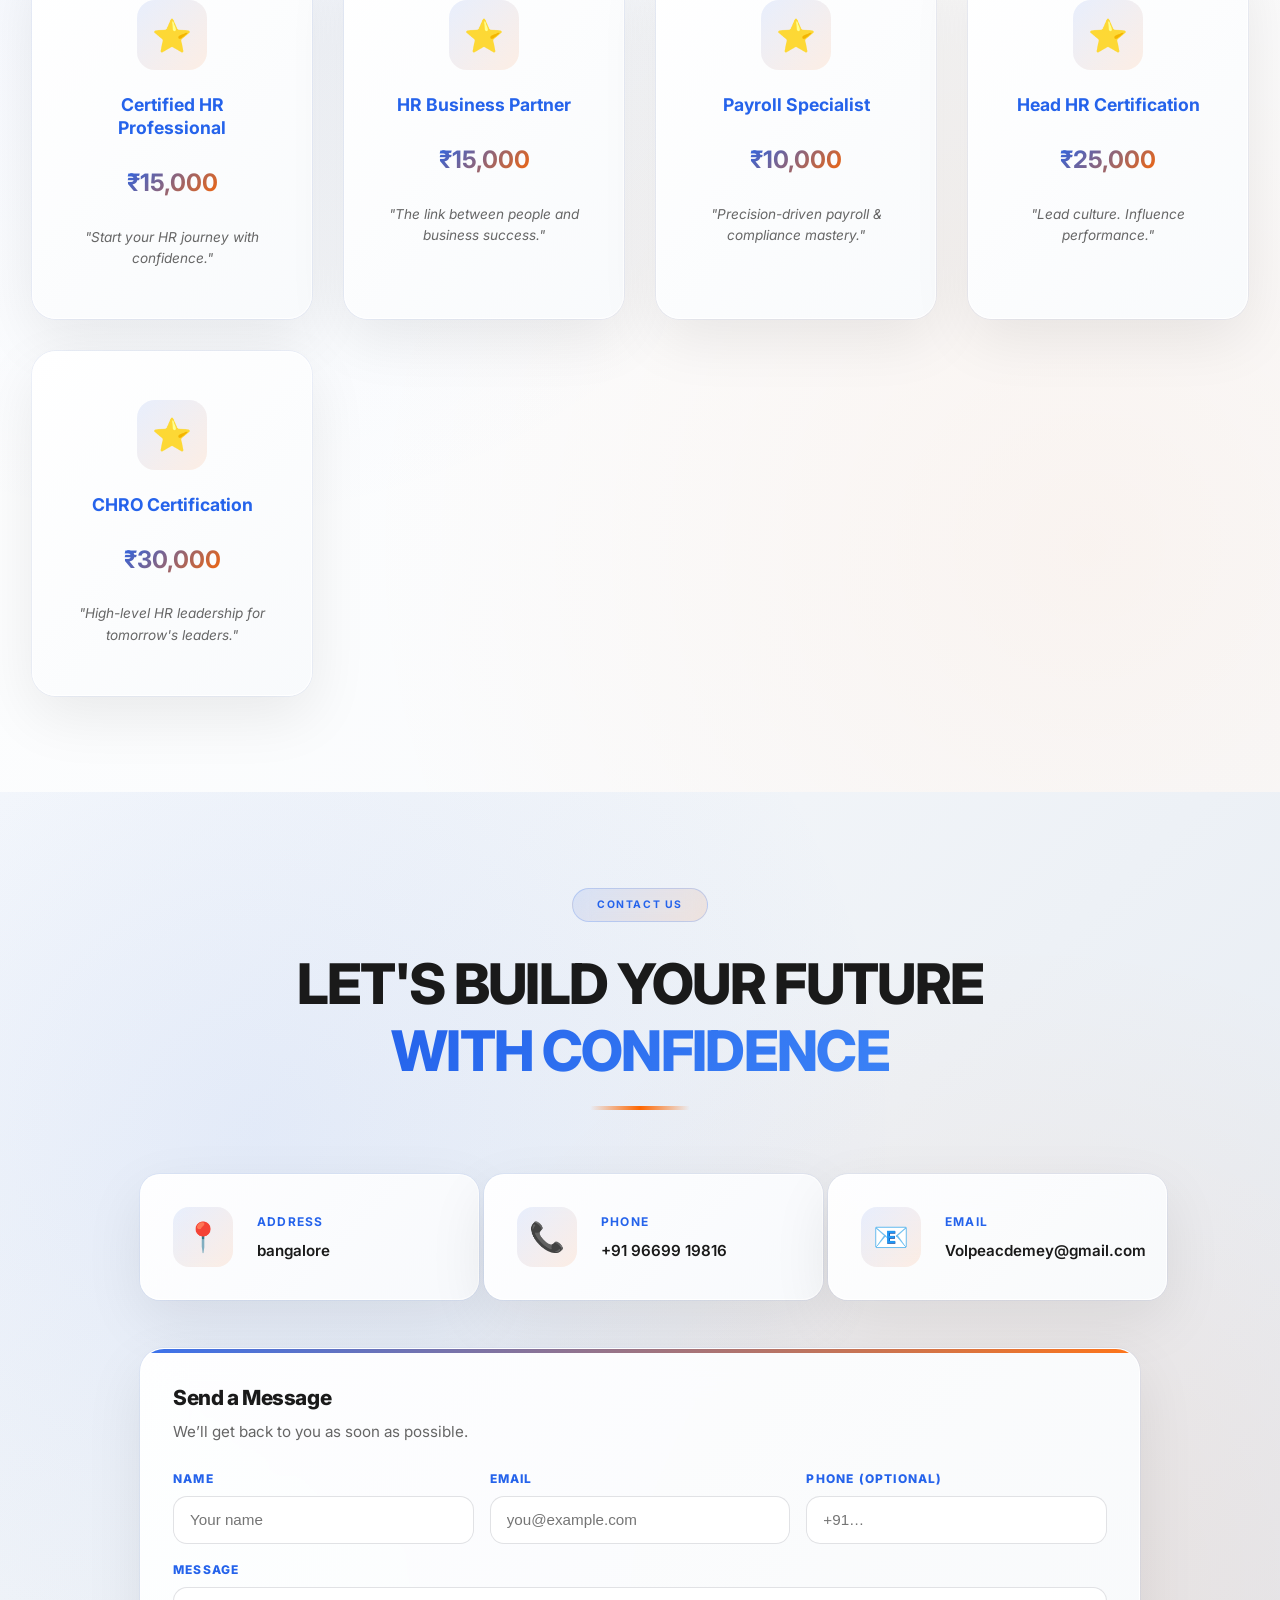
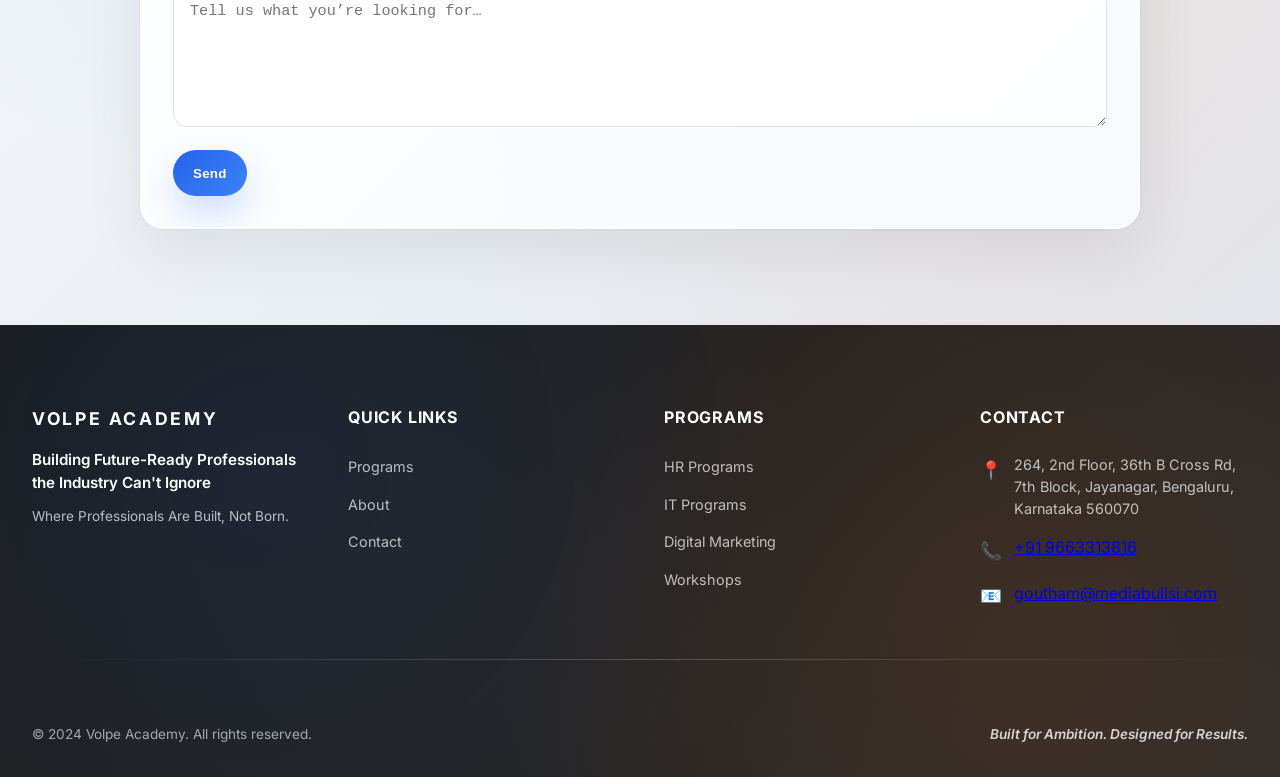
==== commit df09779c: "added  new pages" ====
--- a/volpe/index.html
+++ b/volpe/index.html
@@ -117,6 +117,42 @@
             </div>
         </section>
 
+        <section class="courses-section" id="programs">
+            <div class="courses-background-pattern"></div>
+            <div class="courses-container">
+                <div class="courses-section-header">
+                    <div class="courses-badge">
+                        <span>PROGRAMS</span>
+                    </div>
+                    <h2 class="courses-main-title">
+                        <span class="courses-title-line">CHOOSE YOUR</span>
+                        <span class="courses-title-accent">TRACK</span>
+                    </h2>
+                    <div class="courses-title-divider"></div>
+                </div>
+                
+                <div class="program-category-grid" aria-label="Programs">
+                    <a class="program-category-tile program-category-tile--hr" href="hrprograms.html">
+                        <span class="program-category-kicker">Programs</span>
+                        <span class="program-category-title">HR Programs</span>
+                        <span class="program-category-subtitle">Explore all HR courses</span>
+                    </a>
+
+                    <a class="program-category-tile program-category-tile--fe" href="frontend-development.html">
+                        <span class="program-category-kicker">IT</span>
+                        <span class="program-category-title">Frontend Development</span>
+                        <span class="program-category-subtitle">Details, modules & projects</span>
+                    </a>
+
+                    <a class="program-category-tile program-category-tile--dm" href="digital-marketing.html">
+                        <span class="program-category-kicker">Digital</span>
+                        <span class="program-category-title">Digital Marketing</span>
+                        <span class="program-category-subtitle">Marketing mastery program</span>
+                    </a>
+                </div>
+            </div>
+        </section>
+
         <section class="why-section" id="about">
             <div class="why-background-pattern"></div>
             <div class="why-container">
@@ -196,7 +232,7 @@
                                 <p class="why-quote">Built for Ambition. Designed for Results.</p>
                             </div>
                         </div>
-                      
+                    
                     </div>
                     
                 </div>
@@ -223,9 +259,7 @@
                     <!-- The Volpe Way -->
                     <div class="about-block volpe-way">
                         <div class="block-header">
-                            <div class="block-icon-wrapper">
-                                <div class="block-icon">⚡</div>
-                            </div>
+                           
                             <h3 class="block-title">THE Volpe WAY</h3>
                             <p class="block-tagline">Precision. Execution. Excellence.</p>
                         </div>
@@ -251,54 +285,9 @@
                             <div class="block-body-image">
                                 <img src="images/girl bg.png" alt="Team Collaboration" />
                             </div>
-                        </div>
-                        <div class="block-footer">
-                            <p class="block-quote">"Prepared. Polished. Professional."</p>
-                        </div>
-                    </div>
-
-                    <!-- Our Promise -->
-                    <div class="about-block our-promise">
-                        <div class="block-header">
-                            <div class="block-icon-wrapper">
-                                <div class="block-icon">✨</div>
-                            </div>
-                            <h3 class="block-title">OUR PROMISE</h3>
-                            <p class="block-intro">We build professionals who:</p>
-                        </div>
-                        <div class="block-body">
-                            <div class="promise-grid">
-                                <div class="promise-card">
-                                    <div class="promise-icon">🧠</div>
-                                    <span class="promise-item">Think sharper</span>
-                                </div>
-                                <div class="promise-card">
-                                    <div class="promise-icon">⚙️</div>
-                                    <span class="promise-item">Work smarter</span>
-                                </div>
-                                <div class="promise-card">
-                                    <div class="promise-icon">💎</div>
-                                    <span class="promise-item">Perform stronger</span>
-                                </div>
-                                <div class="promise-card">
-                                    <div class="promise-icon">👑</div>
-                                    <span class="promise-item">Lead with clarity</span>
-                                </div>
-                                <div class="promise-card">
-                                    <div class="promise-icon">🔄</div>
-                                    <span class="promise-item">Adapt fast</span>
-                                </div>
-                                <div class="promise-card">
-                                    <div class="promise-icon">🏆</div>
-                                    <span class="promise-item">Win consistently</span>
-                                </div>
-                            </div>
-                            <p class="block-statement">Success is not accidental — it's built with purpose at Volpe Academy.</p>
-                        </div>
-                        <div class="block-footer">
-                            <p class="block-quote">"Rise Above Average — Choose Volpe."</p>
-                        </div>
-                    </div>
+                        
+
+                  
 
                 </div>
             </div>
@@ -408,271 +397,9 @@
             </div>
         </section>
 
-        <section class="edge-section">
-            <div class="edge-container">
-                <div class="edge-content">
-                    <h2 class="edge-title">OUR EDGE</h2>
-                    <p class="edge-description">At Volpe Academy, you don't "finish a course."</p>
-                    <p class="edge-description">You launch a career.</p>
-                    <p class="edge-quote">"Your Career Acceleration Starts Here."</p>
-                </div>
-            </div>
-        </section>
-
-        <section class="courses-section" id="programs">
-            <div class="courses-background-pattern"></div>
-            <div class="courses-container">
-                <div class="courses-section-header">
-                    <div class="courses-badge">
-                        <span>HR PROGRAMS</span>
-                    </div>
-                    <h2 class="courses-main-title">
-                        <span class="courses-title-line">BUILT FOR CAREER</span>
-                        <span class="courses-title-accent">AUTHORITY</span>
-                    </h2>
-                    <div class="courses-title-divider"></div>
-                </div>
-                
-                <div class="courses-grid">
-                    <!-- CHRP -->
-                    <div class="course-card">
-                        <div class="course-image">
-        <img src="images/acc_11zon.jpg" alt="CHRP Course Banner">
-    </div>
-                        <div class="course-card-header">
-                            <div class="course-icon-wrapper">
-                             <i class="fas fa-bullseye"></i>
-                            </div>
-                            <h4 class="course-title">CHRP — Certified Human Resources Professional</h4>
-                            <p class="course-tagline">"Foundation to Mid-Level — HR Fundamentals & Compliance"</p>
-                        </div>
-                        <div class="course-content">
-                            <h5 class="course-section-title">Core Topics</h5>
-                            <ul class="course-list">
-                                <li class="course-item">HR Basics & Functions Overview</li>
-                                <li class="course-item">Recruitment & Selection</li>
-                                <li class="course-item">Interviewing Techniques</li>
-                                <li class="course-item">Payroll & Compensation Basics</li>
-                                <li class="course-item">Employee Relations</li>
-                                <li class="course-item">HR Policies & SOPs</li>
-                                <li class="course-item">Labour Laws & Compliance (India-specific)</li>
-                                <li class="course-item">Statutory Compliances (PF, ESI, PT, LWF, Gratuity)</li>
-                                <li class="course-item">Training & Development Basics</li>
-                                <li class="course-item">HRMS & Documentation</li>
-                                <li class="course-item">Performance Management Basics</li>
-                            </ul>
-                            <div class="course-footer">
-                                <div class="course-detail-item">
-                                    <span class="course-detail-label">Focus</span>
-                                    <span class="course-detail-value">HR Fundamentals + Compliance</span>
-                                </div>
-                                <div class="course-detail-item">
-                                    <span class="course-detail-label">Mode</span>
-                                    <span class="course-detail-value">Mon–Fri | 30 Days + OGT</span>
-                                </div>
-                            </div>
-                        </div>
-                    </div>
-
-                    <!-- HR Generalist -->
-             
-                    <div class="course-card">
-                                  <div class="course-image">
-        <img src="images/hrgeneral_11zon.jpg" alt="CHRP Course Banner">
-    </div>
-                        <div class="course-card-header">
-                            <div class="course-icon-wrapper">
-<i class="fas fa-user-tie"></i>
-                            </div>
-                            <h4 class="course-title">HR Generalist — Complete Operations Track</h4>
-                            <p class="course-tagline">"Daily HR Operations — End-to-End HR Management"</p>
-                        </div>
-                        <div class="course-content">
-                            <h5 class="course-section-title">Core Topics</h5>
-                            <ul class="course-list">
-                                <li class="course-item">End-to-End Recruitment</li>
-                                <li class="course-item">Onboarding & Induction</li>
-                                <li class="course-item">HR Documentation & Letters (Offer, Appointment, NOC, Warning)</li>
-                                <li class="course-item">Attendance, Leave & Timesheet Management</li>
-                                <li class="course-item">Employee Engagement Activities</li>
-                                <li class="course-item">HR Audit & Compliance</li>
-                                <li class="course-item">Exit Formalities & F&F</li>
-                                <li class="course-item">PF/ESI/Payroll Coordination</li>
-                                <li class="course-item">Performance Appraisal Cycle</li>
-                                <li class="course-item">HRMS Tools and MIS Reporting</li>
-                            </ul>
-                            <div class="course-footer">
-                                <div class="course-detail-item">
-                                    <span class="course-detail-label">Focus</span>
-                                    <span class="course-detail-value">Daily HR Operations</span>
-                                </div>
-                                <div class="course-detail-item">
-                                    <span class="course-detail-label">Mode</span>
-                                    <span class="course-detail-value">Mon–Fri | 30 Days workshop + OGT</span>
-                                </div>
-                            </div>
-                        </div>
-                    </div>
-
-                    <!-- CHR Manager -->
-                    <div class="course-card">
-                          <div class="course-image">
-        <img src="images/chrp_11zon.jpg" alt="CHRP Course Banner">
-    </div>
-                        <div class="course-card-header">
-                            <div class="course-icon-wrapper">
-<i class="fas fa-chart-line"></i>
-                            </div>
-                            <h4 class="course-title">CHR Manager — Core HR Manager</h4>
-                            <p class="course-tagline">"Managing HR Teams & Processes — Leadership in HR Operations"</p>
-                        </div>
-                        <div class="course-content">
-                            <h5 class="course-section-title">Core Topics</h5>
-                            <ul class="course-list">
-                                <li class="course-item">Team Management & HR Operations Supervision</li>
-                                <li class="course-item">Policy Creation & Implementation</li>
-                                <li class="course-item">Advanced Recruitment Strategy</li>
-                                <li class="course-item">Conflict Resolution & Employee Relations</li>
-                                <li class="course-item">KPI/KRA Setting & Implementation</li>
-                                <li class="course-item">Talent Management</li>
-                                <li class="course-item">Compensation Benchmarking</li>
-                                <li class="course-item">HR Budgeting</li>
-                                <li class="course-item">Leadership Skills for HR Managers</li>
-                                <li class="course-item">Statutory Audit Handling</li>
-                            </ul>
-                            <div class="course-footer">
-                                <div class="course-detail-item">
-                                    <span class="course-detail-label">Focus</span>
-                                    <span class="course-detail-value">Managing HR Teams & Processes</span>
-                                </div>
-                                <div class="course-detail-item">
-                                    <span class="course-detail-label">Mode</span>
-                                    <span class="course-detail-value">Mon–Fri | 30 Days OGT</span>
-                                </div>
-                            </div>
-                        </div>
-                    </div>
-
-                    <!-- SPHR -->
-                    <div class="course-card">
-                          <div class="course-image">
-        <img src="images/sphr_11zon.jpg" alt="CHRP Course Banner">
-    </div>
-                        <div class="course-card-header">
-                            <div class="course-icon-wrapper">
-<i class="fas fa-trophy"></i>
-                            </div>
-                            <h4 class="course-title">SPHR — Senior Professional in HR</h4>
-                            <p class="course-tagline">"Senior-Level Global Certification — High-Level Strategic HR"</p>
-                        </div>
-                        <div class="course-content">
-                            <h5 class="course-section-title">Core Topics</h5>
-                            <ul class="course-list">
-                                <li class="course-item">Strategic Workforce Planning</li>
-                                <li class="course-item">Talent Retention & Succession</li>
-                                <li class="course-item">Global HR Regulations & Cross-Country Practices</li>
-                                <li class="course-item">Employee Value Proposition (EVP) Development</li>
-                                <li class="course-item">Advanced HR Analytics & Predictive Modelling</li>
-                                <li class="course-item">Change Management Frameworks</li>
-                                <li class="course-item">Employee Experience (EX) Design</li>
-                                <li class="course-item">Executive Coaching</li>
-                                <li class="course-item">HR Risk, Governance & Compliance</li>
-                                <li class="course-item">Organizational Behaviour & Culture Strategy</li>
-                            </ul>
-                            <div class="course-footer">
-                                <div class="course-detail-item">
-                                    <span class="course-detail-label">Focus</span>
-                                    <span class="course-detail-value">High-Level Strategic HR</span>
-                                </div>
-                                <div class="course-detail-item">
-                                    <span class="course-detail-label">Mode</span>
-                                    <span class="course-detail-value">Mon–Fri | 30 Days workshop + OGT</span>
-                                </div>
-                            </div>
-                        </div>
-                    </div>
-
-                    <!-- HRBP -->
-                    <div class="course-card">
-                          <div class="course-image">
-        <img src="images/acc_11zon.jpg" alt="CHRP Course Banner">
-    </div>
-                        <div class="course-card-header">
-                            <div class="course-icon-wrapper">
-                           
-                            </div>
-                            <h4 class="course-title">HRBP — Human Resource Business Partner</h4>
-                            <p class="course-tagline">"Strategic Partnering Track — Business Alignment + Analytics"</p>
-                        </div>
-                        <div class="course-content">
-                            <h5 class="course-section-title">Core Topics</h5>
-                            <ul class="course-list">
-                                <li class="course-item">HRBP Role & Competency Model</li>
-                                <li class="course-item">Partnering with Business Leaders</li>
-                                <li class="course-item">Talent Strategy & Workforce Planning</li>
-                                <li class="course-item">Business HR Analytics & Dashboards</li>
-                                <li class="course-item">Performance Coaching & Manager Enablement</li>
-                                <li class="course-item">Behavioural Interviewing</li>
-                                <li class="course-item">High-Potential Development</li>
-                                <li class="course-item">Budgeting & Manpower Costing</li>
-                                <li class="course-item">Conflict Management</li>
-                                <li class="course-item">Data-Based Decision Making</li>
-                            </ul>
-                            <div class="course-footer">
-                                <div class="course-detail-item">
-                                    <span class="course-detail-label">Focus</span>
-                                    <span class="course-detail-value">Business Alignment + Analytics</span>
-                                </div>
-                                <div class="course-detail-item">
-                                    <span class="course-detail-label">Mode</span>
-                                    <span class="course-detail-value">Mon–Fri | 30 Days + OGT</span>
-                                </div>
-                            </div>
-                        </div>
-                    </div>
-
-                    <!-- Head HR -->
-                    <div class="course-card">
-                          <div class="course-image">
-        <img src="images/42426_11zon.jpg" alt="CHRP Course Banner">
-    </div>
-                        <div class="course-card-header">
-                            <div class="course-icon-wrapper">
-<i class="fas fa-briefcase"></i>
-                            </div>
-                            <h4 class="course-title">Head – HR — End-to-End HR Leadership</h4>
-                            <p class="course-tagline">"Full HR Ownership for an Organisation — Complete HR Leadership"</p>
-                        </div>
-                        <div class="course-content">
-                            <h5 class="course-section-title">Core Topics</h5>
-                            <ul class="course-list">
-                                <li class="course-item">Designing HR Department Structure</li>
-                                <li class="course-item">Policy & Process Architecture</li>
-                                <li class="course-item">Recruitment to Retention Strategy</li>
-                                <li class="course-item">Compensation Architecture & Pay Grading</li>
-                                <li class="course-item">HR Audits & Compliance Oversight</li>
-                                <li class="course-item">Building Culture & Leadership Pipeline</li>
-                                <li class="course-item">Stakeholder & Board Presentation Skills</li>
-                                <li class="course-item">HR Technology Implementation</li>
-                                <li class="course-item">Employer Branding & PR</li>
-                                <li class="course-item">Crisis Management & Legal HR Issues</li>
-                            </ul>
-                            <div class="course-footer">
-                                <div class="course-detail-item">
-                                    <span class="course-detail-label">Focus</span>
-                                    <span class="course-detail-value">Full HR Ownership</span>
-                                </div>
-                                <div class="course-detail-item">
-                                    <span class="course-detail-label">Mode</span>
-                                    <span class="course-detail-value">Mon–Fri | 30 Days workshop + OGT</span>
-                                </div>
-                            </div>
-                        </div>
-                    </div>
-                </div>
-            </div>
-        </section>
-
+        
+
+       
       
       
         <section class="workshops-section">
@@ -778,7 +505,7 @@
                         </div>
                         <div class="contact-content">
                             <span class="contact-label">Phone</span>
-                            <span class="contact-value">+919669919816</span>
+                            <span class="contact-value"><a href="tel:+919669919816">+91 96699 19816</a></span>
                         </div>
                     </div>
                     <div class="contact-item">
@@ -787,9 +514,43 @@
                         </div>
                         <div class="contact-content">
                             <span class="contact-label">Email</span>
-                            <span class="contact-value">Volpeacdemey@gmail.com</span>
-                        </div>
-                    </div>
+                            <span class="contact-value"><a href="mailto:Volpeacdemey@gmail.com">Volpeacdemey@gmail.com</a></span>
+                        </div>
+                    </div>
+                </div>
+
+                <div class="contact-form-wrapper" aria-label="Send us a message">
+                    <h3 class="contact-form-title">Send a Message</h3>
+                    <p class="contact-form-subtitle">We’ll get back to you as soon as possible.</p>
+
+                    <form id="contact-form" class="contact-form">
+                        <div class="contact-form-grid">
+                            <div class="form-field">
+                                <label for="cf_name">Name</label>
+                                <input id="cf_name" name="from_name" type="text" placeholder="Your name" required />
+                            </div>
+
+                            <div class="form-field">
+                                <label for="cf_email">Email</label>
+                                <input id="cf_email" name="from_email" type="email" placeholder="you@example.com" required />
+                            </div>
+
+                            <div class="form-field">
+                                <label for="cf_phone">Phone (optional)</label>
+                                <input id="cf_phone" name="from_phone" type="tel" placeholder="+91…" />
+                            </div>
+                        </div>
+
+                        <div class="form-field">
+                            <label for="cf_message">Message</label>
+                            <textarea id="cf_message" name="message" rows="5" placeholder="Tell us what you’re looking for…" required></textarea>
+                        </div>
+
+                        <div class="contact-form-actions">
+                            <button type="submit" class="contact-submit-btn">Send</button>
+                            <span id="contact-form-status" class="contact-form-status" role="status" aria-live="polite"></span>
+                        </div>
+                    </form>
                 </div>
             </div>
         </section>
@@ -829,15 +590,15 @@
                     <div class="footer-contact-info">
                         <div class="footer-contact-item">
                             <span class="footer-contact-icon">📍</span>
-                            <span class="footer-contact-text">bangalore</span>
+                            <span class="footer-contact-text">264, 2nd Floor, 36th B Cross Rd, 7th Block, Jayanagar, Bengaluru, Karnataka 560070</span>
                         </div>
                         <div class="footer-contact-item">
                             <span class="footer-contact-icon">📞</span>
-                            <span class="footer-contact-text">+919669919816</span>
+                            <a class="footer-contact-link" href="tel:+919663313816">+91 9663313816</a>
                         </div>
                         <div class="footer-contact-item">
                             <span class="footer-contact-icon">📧</span>
-                            <span class="footer-contact-text">Volpeacademy@gmail.com</span>
+                            <a class="footer-contact-link" href="mailto:goutham@mediabullsi.com">goutham@mediabullsi.com</a>
                         </div>
                     </div>
                 </div>
@@ -852,6 +613,7 @@
         </div>
     </footer>
 
+    <script src="https://cdn.jsdelivr.net/npm/@emailjs/browser@4/dist/email.min.js"></script>
     <script src="scripts.js"></script>
 </body>
 </html>
--- a/volpe/styles.css
+++ b/volpe/styles.css
@@ -758,8 +758,8 @@
 }
 
 .scroll-line {
-    width: 2px;
-    height: 40px;
+    width: 4px;
+    height: 60px;
     background: linear-gradient(180deg, var(--primary-color), transparent);
     animation: scrollDown 2s ease-in-out infinite;
 }
@@ -1493,132 +1493,7 @@
     text-align: center;
 }
 
-.promise-grid {
-    display: grid;
-    grid-template-columns: repeat(auto-fit, minmax(100px, 1fr));
-    gap: 1.5rem;
-    margin-bottom: 2.5rem;
-}
-
-.promise-card {
-    display: flex;
-    flex-direction: column;
-    align-items: center;
-    gap: 1rem;
-    padding: 2rem 1.5rem;
-    background: rgba(255, 255, 255, 0.7);
-    border-radius: 16px;
-    border: 1px solid rgba(37, 99, 235, 0.1);
-    transition: all 0.3s ease;
-    text-align: center;
-    position: relative;
-    z-index: 1;
-    overflow: hidden;
-}
-
-.promise-card::before {
-    content: '';
-    position: absolute;
-    top: 0;
-    left: 0;
-    right: 0;
-    bottom: 0;
-    background: linear-gradient(135deg, rgba(37, 99, 235, 0.03), rgba(255, 102, 0, 0.03));
-    opacity: 0;
-    transition: opacity 0.3s ease;
-    pointer-events: none;
-}
-
-.promise-card:hover::before {
-    opacity: 1;
-}
-
-.promise-card:hover {
-    transform: translateY(-5px);
-    box-shadow: 0 15px 35px rgba(37, 99, 235, 0.12);
-    border-color: rgba(37, 99, 235, 0.25);
-    background: rgba(255, 255, 255, 0.9);
-}
-
-.promise-icon {
-    font-size: 2rem;
-    width: 70px;
-    height: 70px;
-    display: flex;
-    align-items: center;
-    justify-content: center;
-    background: linear-gradient(135deg, rgba(37, 99, 235, 0.1), rgba(255, 102, 0, 0.1));
-    border-radius: 18px;
-    transition: all 0.3s ease;
-    position: relative;
-    z-index: 1;
-}
-
-.promise-card:hover .promise-icon {
-    transform: translateY(-3px);
-    box-shadow: 0 8px 20px rgba(37, 99, 235, 0.15);
-}
-
-.promise-item {
-    font-size: 0.9rem;
-    font-weight: 600;
-    color: var(--primary-color);
-    margin: 0;
-}
-
-.block-statement {
-    font-size: 1rem;
-    font-weight: 500;
-    color: var(--text-dark);
-    margin: 2.5rem 0 0;
-    line-height: 1.8;
-    text-align: center;
-    padding: 1.5rem;
-    background: linear-gradient(135deg, rgba(37, 99, 235, 0.05), rgba(255, 102, 0, 0.05));
-    border-radius: 12px;
-    border-left: 4px solid var(--accent-color);
-}
-
-.block-footer {
-    margin-top: 2.5rem;
-    padding-top: 2rem;
-    border-top: 1px solid rgba(37, 99, 235, 0.1);
-    text-align: center;
-}
-
-.block-quote {
-    font-size: clamp(1rem, 1.7vw, 1.25rem);
-    font-style: italic;
-    color: var(--primary-color);
-    font-weight: 600;
-    margin: 0;
-    line-height: 1.5;
-    position: relative;
-}
-
-.block-quote::before,
-.block-quote::after {
-    content: '"';
-    font-size: 1.7rem;
-    color: var(--accent-color);
-    opacity: 0.3;
-    font-family: Georgia, serif;
-}
-
-.block-quote::before {
-    margin-right: 0.5rem;
-}
-
-.block-quote::after {
-    margin-left: 0.5rem;
-}
-
-.block-text {
-    font-size: 0.95rem;
-    line-height: 1.8;
-    color: var(--text-dark);
-    text-align: center;
-}
+
 
 /* Vision & Mission Section */
 .vision-mission-section {
@@ -2017,45 +1892,7 @@
     margin: 0;
 }
 
-/* Edge Section */
-.edge-section {
-    padding: 6rem 2rem;
-    background-color: var(--bg-light);
-    text-align: center;
-}
-
-.edge-container {
-    max-width: 1200px;
-    margin: 0 auto;
-}
-
-.edge-content {
-    max-width: 800px;
-    margin: 0 auto;
-}
-
-.edge-title {
-    font-size: clamp(1.7rem, 4vw, 2.8rem);
-    font-weight: 700;
-    color: var(--primary-color);
-    margin-bottom: 2rem;
-    letter-spacing: -0.02em;
-}
-
-.edge-description {
-    font-size: 1.1rem;
-    line-height: 1.8;
-    color: var(--text-dark);
-    margin-bottom: 1rem;
-}
-
-.edge-quote {
-    font-size: 1.25rem;
-    font-style: italic;
-    color: var(--primary-color);
-    font-weight: 500;
-    margin-top: 2rem;
-}
+
 
 /* Courses Section */
 .courses-section {
@@ -2088,6 +1925,174 @@
 .courses-section-header {
     text-align: center;
     margin-bottom: 4rem;
+}
+
+/* Program Categories (3-grid on Home) */
+.program-category-grid {
+    display: grid;
+    grid-template-columns: repeat(3, minmax(0, 1fr));
+    gap: 1.5rem;
+    margin-top: 2.5rem;
+}
+
+@media (max-width: 900px) {
+    .program-category-grid {
+        grid-template-columns: 1fr;
+    }
+}
+
+.program-category-tile {
+    position: relative;
+    display: flex;
+    flex-direction: column;
+    gap: 0.35rem;
+    padding: 1.75rem 1.6rem;
+    border-radius: 22px;
+    text-decoration: none;
+    border: 1px solid rgba(15, 23, 42, 0.10);
+    box-shadow: 0 20px 60px rgba(0, 0, 0, 0.08);
+    transition: transform 0.25s ease, box-shadow 0.25s ease, border-color 0.25s ease;
+    overflow: hidden;
+}
+
+.program-category-tile::before,
+.program-category-tile::after {
+    content: '';
+    position: absolute;
+    pointer-events: none;
+    opacity: 0.9;
+}
+
+.program-category-tile:hover {
+    transform: translateY(-6px);
+    box-shadow: 0 30px 80px rgba(37, 99, 235, 0.16);
+    border-color: rgba(37, 99, 235, 0.22);
+}
+
+.program-category-kicker {
+    font-size: 0.72rem;
+    font-weight: 900;
+    letter-spacing: 0.12em;
+    text-transform: uppercase;
+    color: rgba(15, 23, 42, 0.7);
+}
+
+.program-category-title {
+    font-size: 1.35rem;
+    font-weight: 900;
+    letter-spacing: -0.02em;
+    color: var(--text-dark);
+}
+
+.program-category-subtitle {
+    font-size: 0.98rem;
+    font-weight: 600;
+    color: var(--text-light);
+}
+
+/* 3 different tile designs */
+.program-category-tile--hr {
+    background: linear-gradient(135deg, rgba(37, 99, 235, 0.12), rgba(255, 102, 0, 0.10));
+    border-radius: 999px 28px 999px 28px; /* pill-ish */
+}
+
+.program-category-tile--hr::before {
+    width: 220px;
+    height: 220px;
+    right: -90px;
+    top: -90px;
+    background: radial-gradient(circle at 30% 30%, rgba(37, 99, 235, 0.35), transparent 60%);
+    border-radius: 999px;
+    transform: rotate(10deg);
+}
+
+.program-category-tile--fe {
+    background: rgba(255, 255, 255, 0.95);
+    border: 2px solid rgba(37, 99, 235, 0.18);
+    border-radius: 28px 28px 28px 6px; /* “cut” corner feel */
+}
+
+.program-category-tile--fe::before {
+    width: 64px;
+    height: 64px;
+    left: -22px;
+    bottom: -22px;
+    background: linear-gradient(135deg, rgba(37, 99, 235, 0.20), rgba(37, 99, 235, 0.05));
+    transform: rotate(45deg);
+    border-radius: 18px;
+}
+
+.program-category-tile--fe::after {
+    width: 140px;
+    height: 140px;
+    right: -70px;
+    bottom: -70px;
+    border: 2px dashed rgba(37, 99, 235, 0.22);
+    border-radius: 999px;
+    opacity: 0.55;
+}
+
+.program-category-tile--dm {
+    background: linear-gradient(135deg, rgba(255, 102, 0, 0.14), rgba(37, 99, 235, 0.10));
+    border-radius: 26px 46px 22px 52px; /* blob/wavy */
+}
+
+.program-category-tile--dm::before {
+    width: 260px;
+    height: 180px;
+    left: -120px;
+    top: -90px;
+    background: radial-gradient(circle at 60% 50%, rgba(255, 102, 0, 0.35), transparent 60%);
+    border-radius: 40% 60% 55% 45% / 55% 45% 55% 45%;
+    transform: rotate(-12deg);
+}
+
+.program-category-tile--dm::after {
+    width: 220px;
+    height: 220px;
+    right: -120px;
+    bottom: -140px;
+    background: radial-gradient(circle at 30% 30%, rgba(37, 99, 235, 0.25), transparent 62%);
+    border-radius: 60% 40% 45% 55% / 40% 55% 45% 60%;
+    transform: rotate(18deg);
+    opacity: 0.75;
+}
+
+/* Optional "blinking"/highlight effects for program tiles
+   Usage examples (add to the <a>):
+   - class="program-category-tile ... tile-blink"
+   - class="program-category-tile ... tile-blink-slow"
+   - class="program-category-tile ... tile-glow"
+*/
+@keyframes tileBlink {
+    0%, 100% { opacity: 1; }
+    50% { opacity: 0.65; }
+}
+
+@keyframes tileGlow {
+    0%, 100% { box-shadow: 0 20px 60px rgba(0, 0, 0, 0.08); transform: translateY(0); }
+    50% { box-shadow: 0 30px 90px rgba(255, 102, 0, 0.22); transform: translateY(-4px); }
+}
+
+.tile-blink {
+    animation: tileBlink 0.9s step-end infinite;
+}
+
+.tile-blink-slow {
+    animation: tileBlink 1.6s step-end infinite;
+}
+
+.tile-glow {
+    animation: tileGlow 1.6s ease-in-out infinite;
+}
+
+/* Respect reduced motion preferences */
+@media (prefers-reduced-motion: reduce) {
+    .tile-blink,
+    .tile-blink-slow,
+    .tile-glow {
+        animation: none !important;
+    }
 }
 
 .courses-badge {
@@ -3629,6 +3634,137 @@
     font-size: 0.95rem;
     font-weight: 600;
     color: var(--text-dark);
+}
+
+.contact-value a {
+    color: inherit;
+    text-decoration: none;
+}
+
+.contact-value a:hover {
+    text-decoration: underline;
+}
+
+/* Contact Form */
+.contact-form-wrapper {
+    margin-top: 3rem;
+    padding: 2rem;
+    border-radius: 24px;
+    background: linear-gradient(135deg, rgba(255, 255, 255, 0.95), rgba(248, 250, 252, 0.95));
+    box-shadow:
+        0 20px 60px rgba(0, 0, 0, 0.08),
+        0 0 0 1px rgba(37, 99, 235, 0.05);
+    backdrop-filter: blur(20px);
+    border: 1px solid rgba(255, 255, 255, 0.8);
+    position: relative;
+    overflow: hidden;
+}
+
+.contact-form-wrapper::before {
+    content: '';
+    position: absolute;
+    top: 0;
+    left: 0;
+    right: 0;
+    height: 4px;
+    background: linear-gradient(90deg, var(--primary-color), var(--accent-color));
+    opacity: 0.9;
+}
+
+.contact-form-title {
+    font-size: 1.3rem;
+    font-weight: 800;
+    color: var(--text-dark);
+    margin-bottom: 0.35rem;
+    letter-spacing: -0.02em;
+}
+
+.contact-form-subtitle {
+    font-size: 0.95rem;
+    color: var(--text-light);
+    margin-bottom: 1.5rem;
+    line-height: 1.6;
+}
+
+.contact-form-grid {
+    display: grid;
+    grid-template-columns: repeat(auto-fit, minmax(220px, 1fr));
+    gap: 1rem;
+    margin-bottom: 1rem;
+}
+
+.form-field label {
+    display: block;
+    font-size: 0.75rem;
+    font-weight: 800;
+    letter-spacing: 0.1em;
+    text-transform: uppercase;
+    color: var(--primary-color);
+    margin-bottom: 0.5rem;
+}
+
+.form-field input,
+.form-field textarea {
+    width: 100%;
+    padding: 0.9rem 1rem;
+    border-radius: 14px;
+    border: 1px solid rgba(15, 23, 42, 0.12);
+    background: rgba(255, 255, 255, 0.9);
+    font-size: 0.95rem;
+    color: var(--text-dark);
+    outline: none;
+    transition: border-color 0.2s ease, box-shadow 0.2s ease, transform 0.2s ease;
+}
+
+.form-field textarea {
+    resize: vertical;
+    min-height: 140px;
+}
+
+.form-field input:focus,
+.form-field textarea:focus {
+    border-color: rgba(37, 99, 235, 0.55);
+    box-shadow: 0 0 0 4px rgba(37, 99, 235, 0.12);
+}
+
+.contact-form-actions {
+    display: flex;
+    align-items: center;
+    gap: 1rem;
+    margin-top: 1rem;
+    flex-wrap: wrap;
+}
+
+.contact-submit-btn {
+    appearance: none;
+    border: none;
+    cursor: pointer;
+    padding: 0.95rem 1.25rem;
+    border-radius: 999px;
+    font-weight: 800;
+    letter-spacing: 0.02em;
+    color: white;
+    background: linear-gradient(135deg, var(--primary-color), #3b82f6);
+    box-shadow: 0 16px 35px rgba(37, 99, 235, 0.22);
+    transition: transform 0.2s ease, box-shadow 0.2s ease, filter 0.2s ease;
+}
+
+.contact-submit-btn:hover {
+    transform: translateY(-2px);
+    box-shadow: 0 22px 45px rgba(37, 99, 235, 0.28);
+    filter: brightness(1.02);
+}
+
+.contact-submit-btn:disabled {
+    cursor: not-allowed;
+    opacity: 0.7;
+    transform: none;
+}
+
+.contact-form-status {
+    font-size: 0.9rem;
+    color: var(--text-light);
+    min-height: 1.2em;
 }
 
 /* Footer */
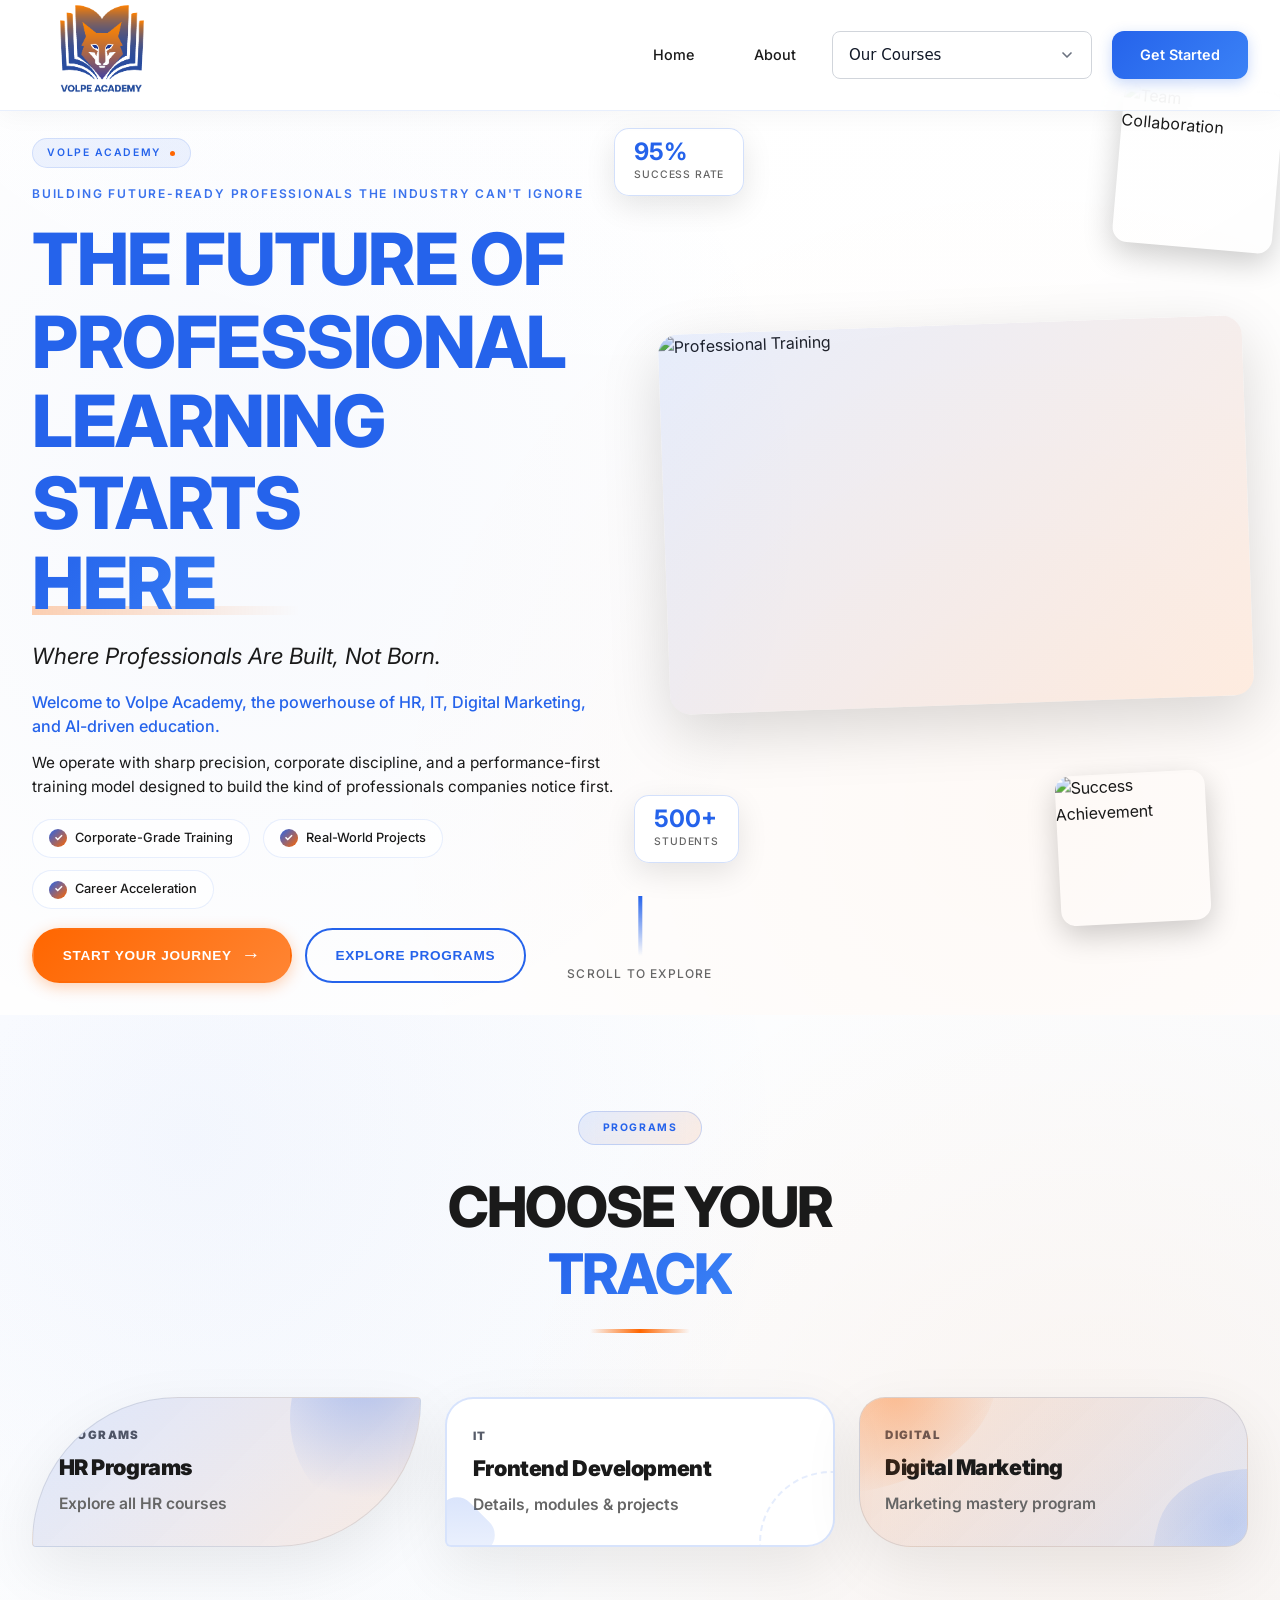
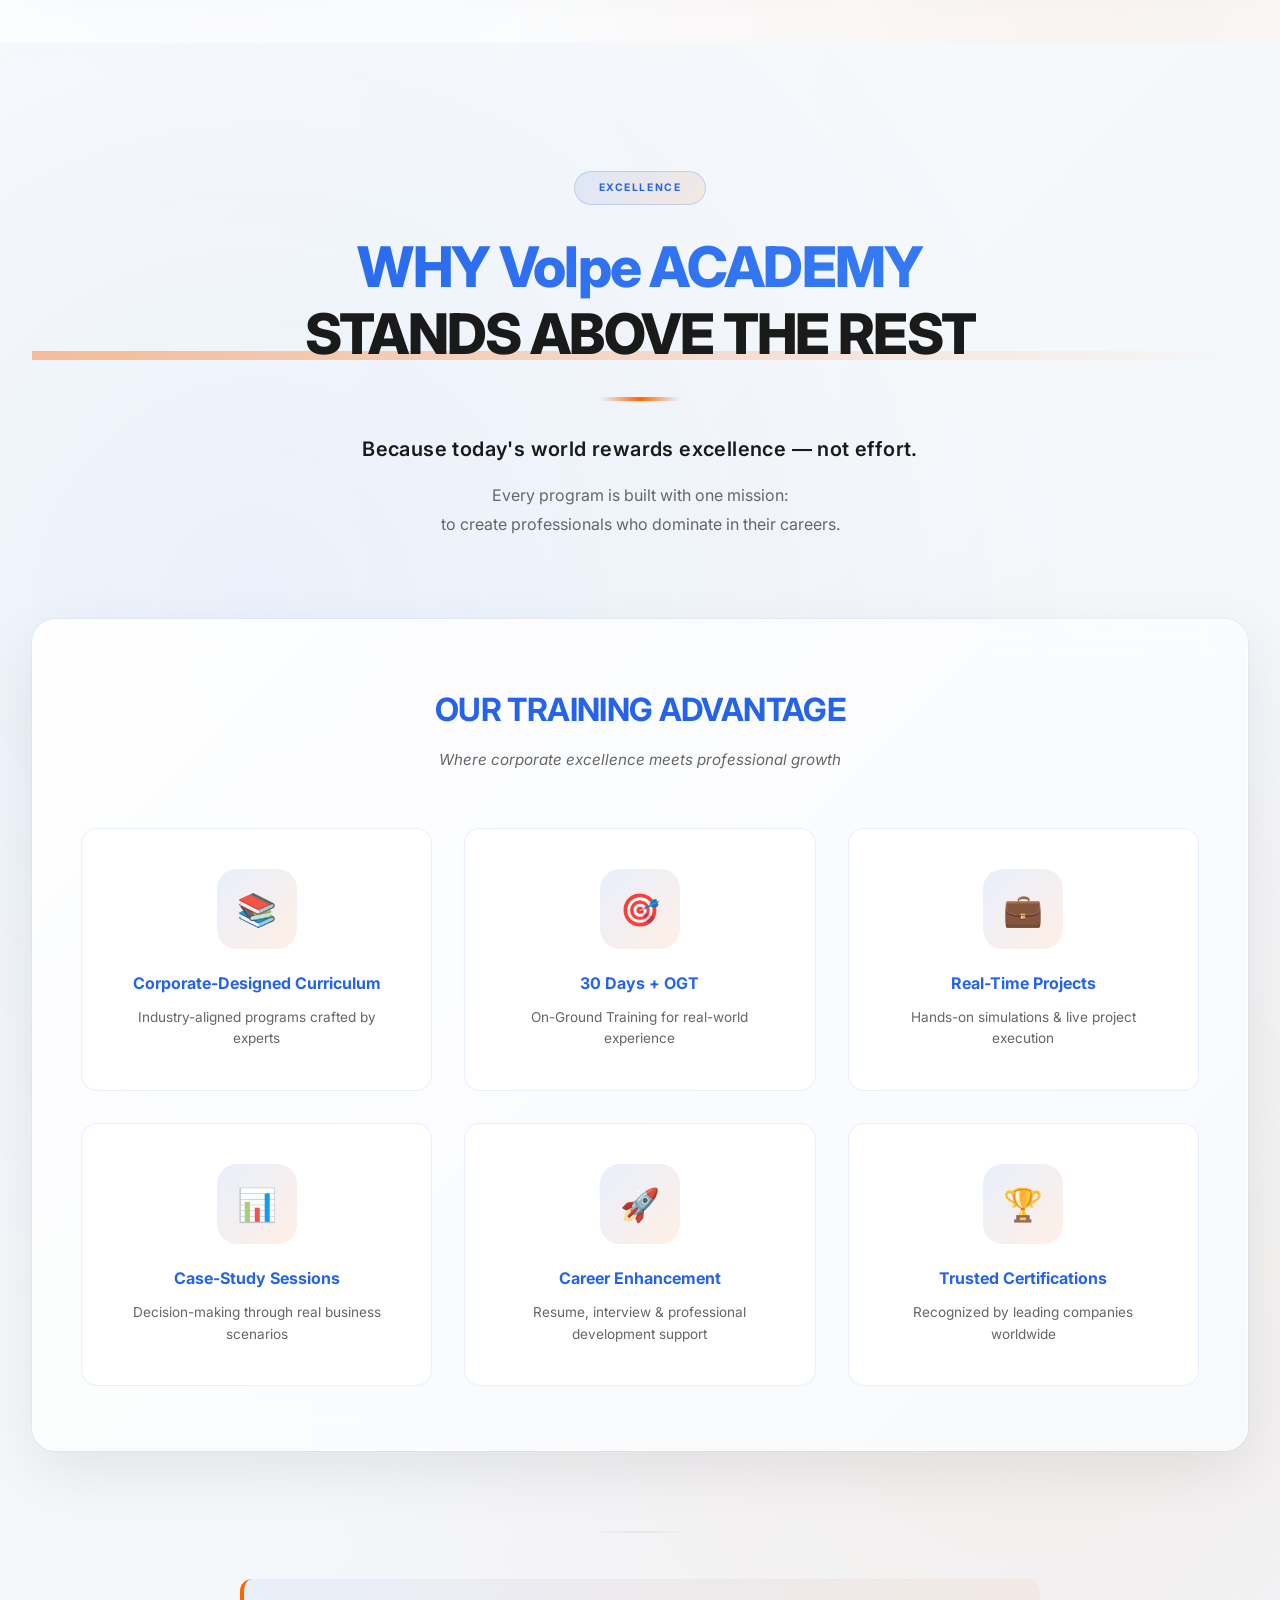
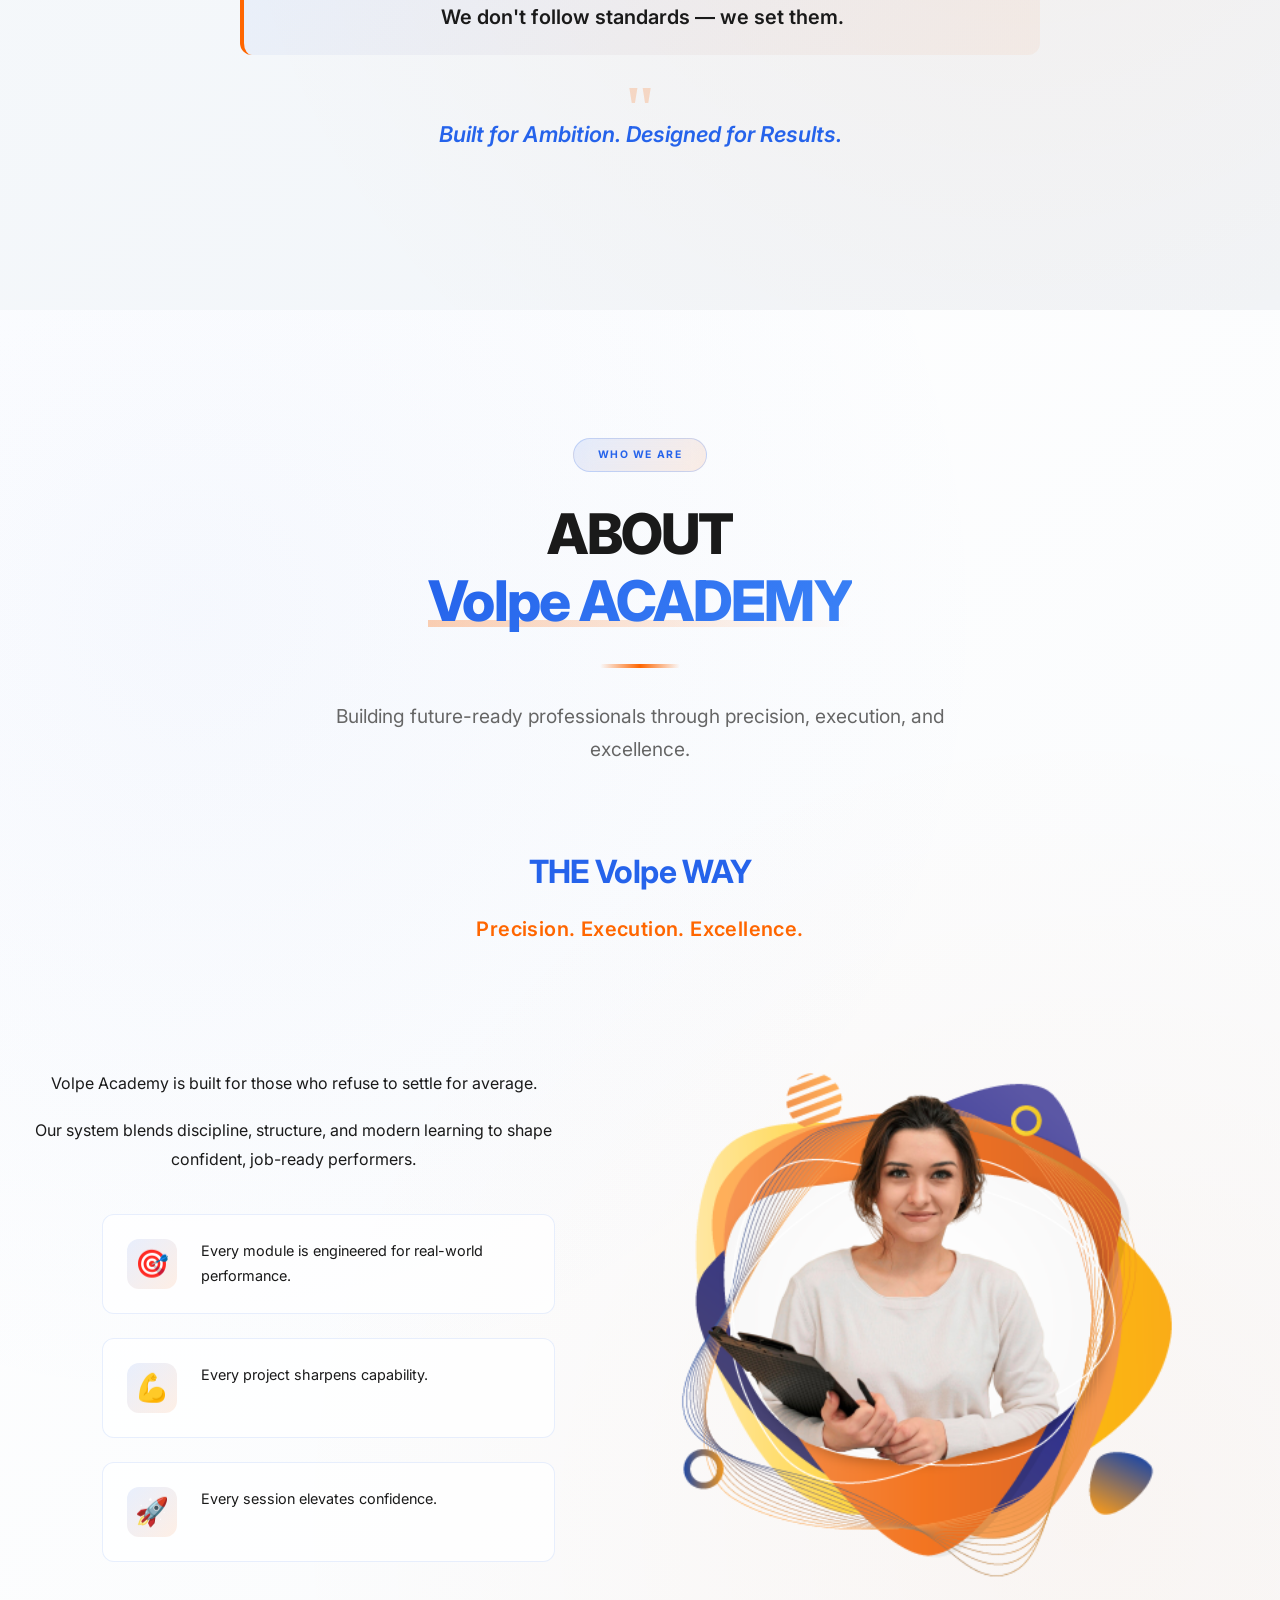
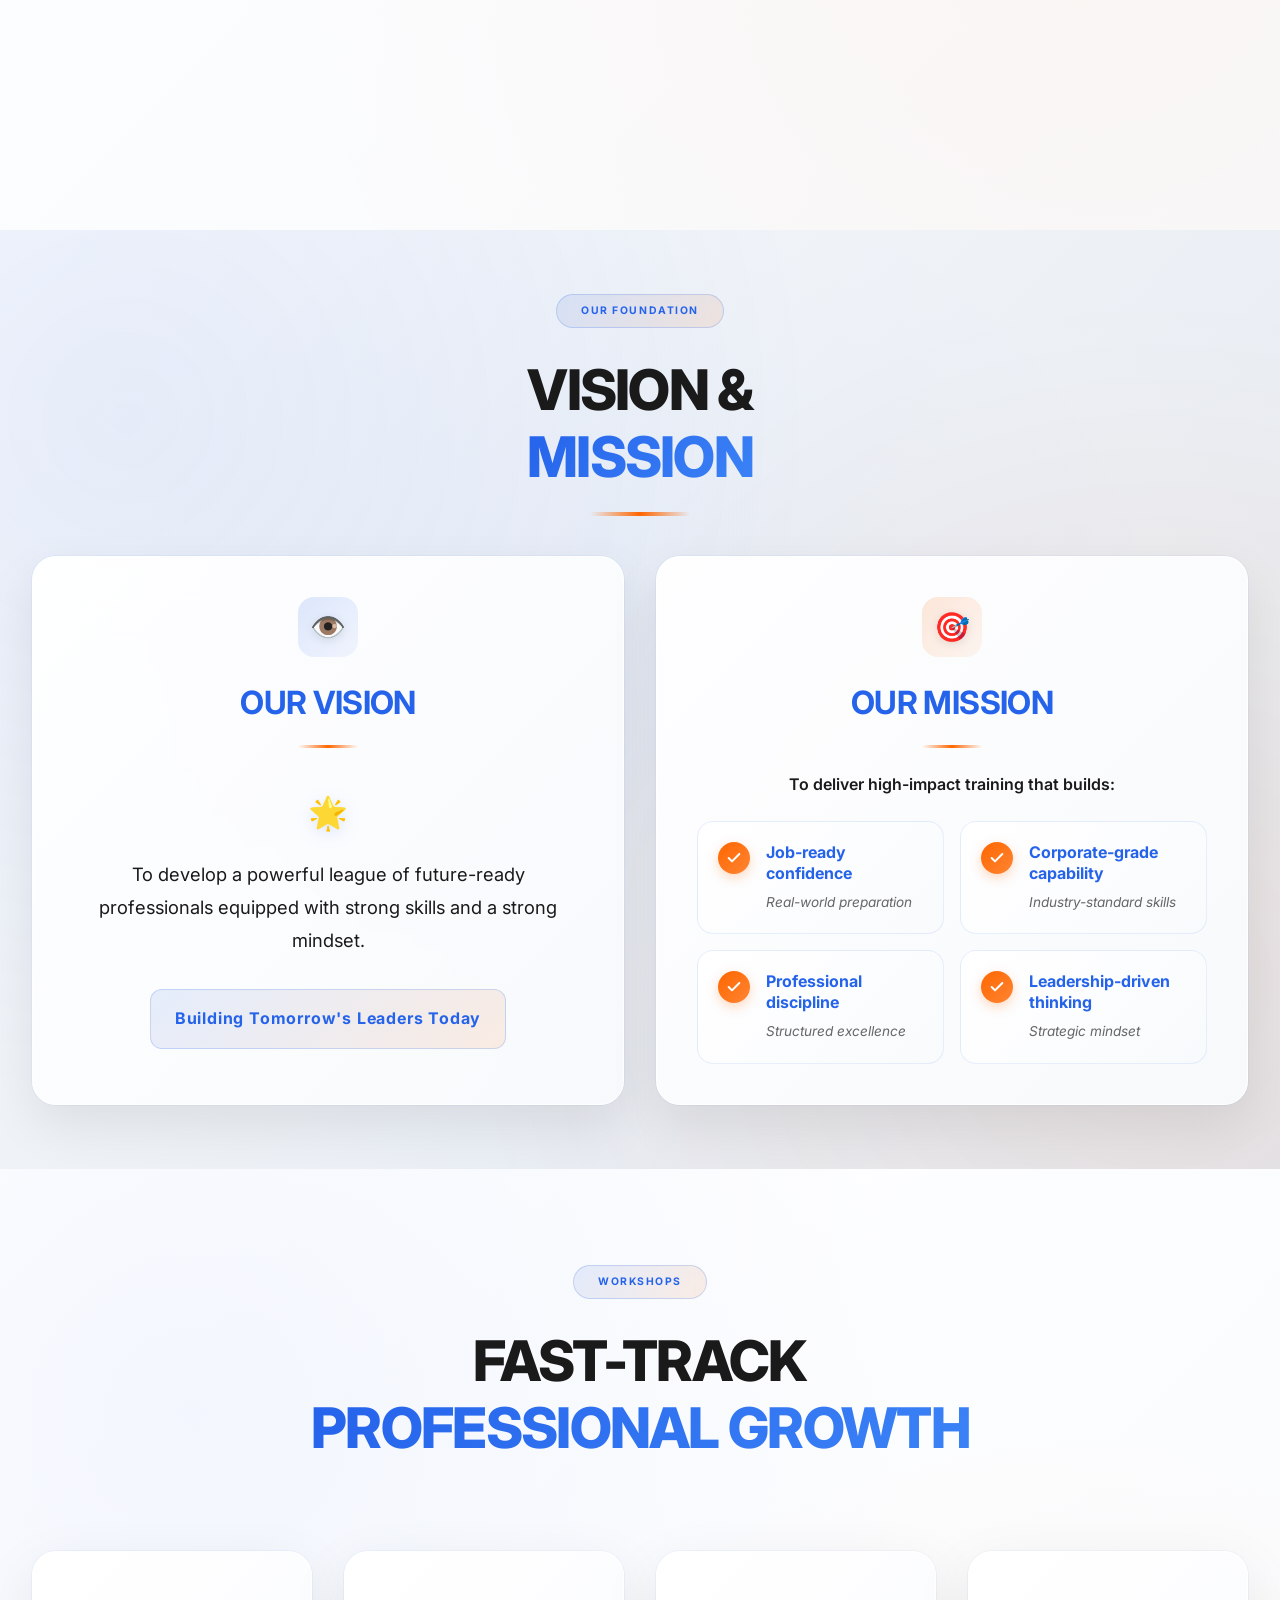
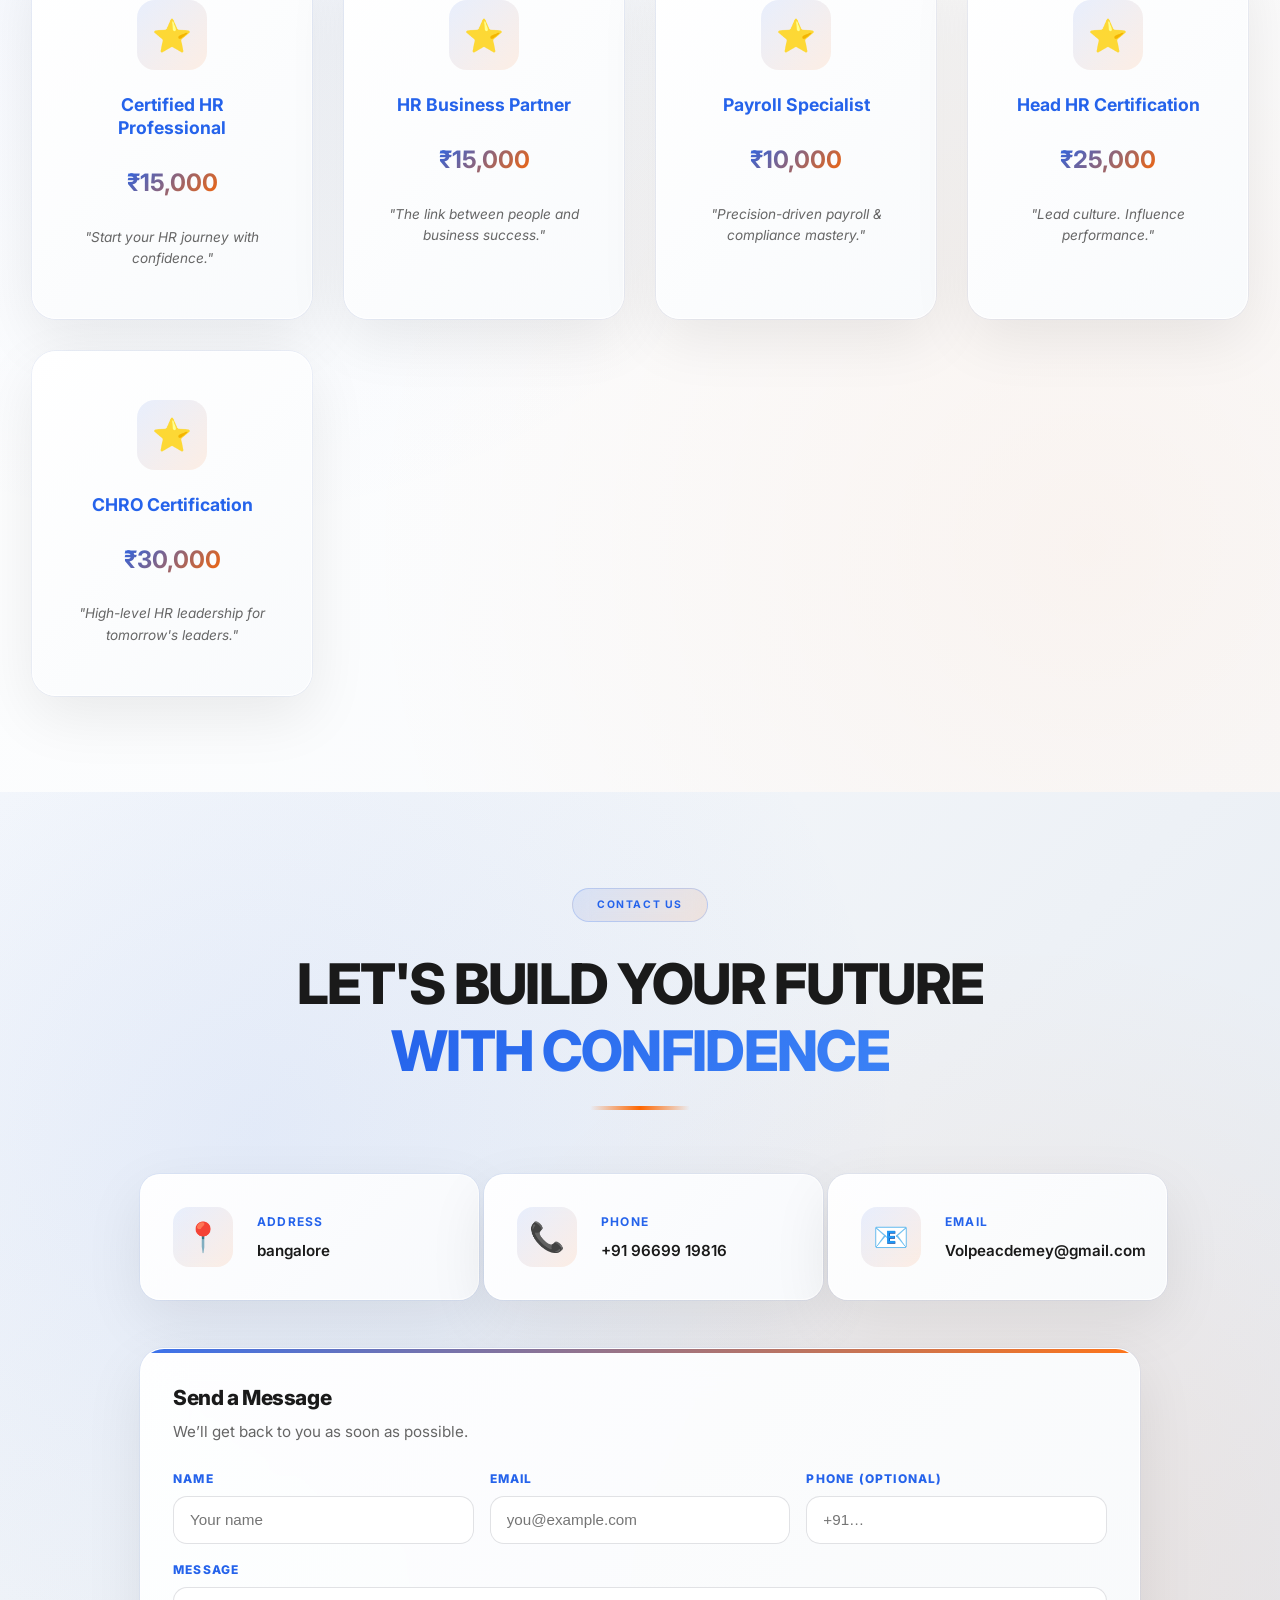
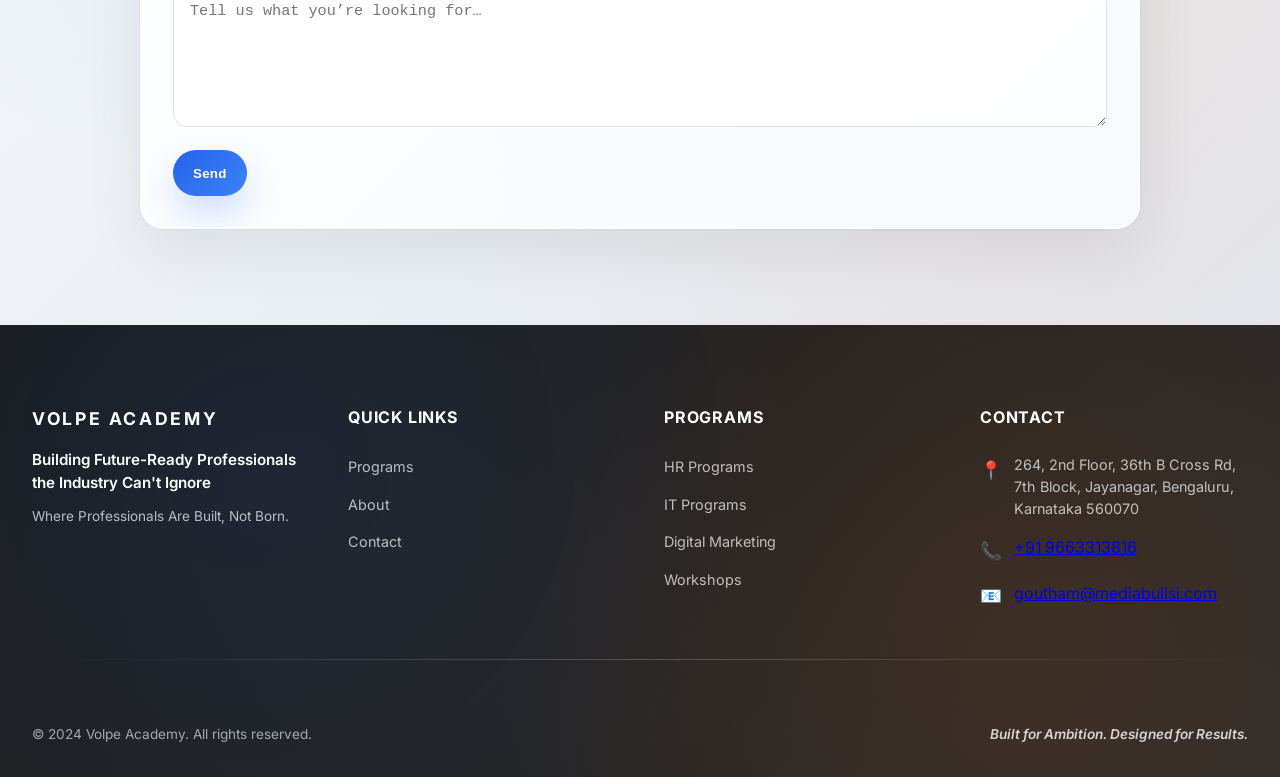
==== commit 15f01d9c: "nav bar added" ====
--- a/volpe/index.html
+++ b/volpe/index.html
@@ -26,8 +26,21 @@
                 <div class="nav-links">
                     <a href="index.html">Home</a>
                     <a href="#about">About</a>
-                    <a href="#programs">Programs</a>
-                    <a href="itprograms.html">IT programs</a>
+                   <select 
+  name="program" 
+  class="fancy-select" 
+  onchange="if(this.value) window.location.href = this.value;"
+  aria-label="Choose training program"
+>
+  <option value="" disabled selected>Our Courses</option>
+  <option value="hrprograms.html">HR Programs</option>
+  <option value="frontend-development.html">Frontend Development</option>
+  <option value="digital-marketing.html">Digital Marketing</option>
+</select>
+
+<style>
+  
+</style>
                     <a href="#contact" class="nav-cta">Get Started</a>
                 </div>
             </div>
--- a/volpe/styles.css
+++ b/volpe/styles.css
@@ -206,7 +206,79 @@
 .hamburger-menu {
     display: none;
 }
-
+.fancy-select {
+    /* Reset default look */
+    appearance: none;
+    -webkit-appearance: none;
+    -moz-appearance: none;
+
+    /* Layout & spacing */
+    min-width: 260px;
+    max-width: 100%;
+    padding: 12px 44px 12px 16px;
+    font-size: 15px;
+    line-height: 1.5;
+
+    /* Colors & typography */
+    font-family: system-ui, -apple-system, "Segoe UI", Roboto, sans-serif;
+    font-weight: 500;
+    color: #111827;               /* dark gray */
+    background-color: #ffffff;
+
+    /* Custom arrow */
+    background-image: url("data:image/svg+xml,%3Csvg xmlns='http://www.w3.org/2000/svg' width='16' height='16' viewBox='0 0 24 24' fill='none' stroke='%236b7280' stroke-width='2.5' stroke-linecap='round' stroke-linejoin='round'%3E%3Cpolyline points='6 9 12 15 18 9'%3E%3C/polyline%3E%3C/svg%3E");
+    background-repeat: no-repeat;
+    background-position: right 16px center;
+    background-size: 16px;
+
+    /* Border & subtle base */
+    border: 1px solid #d1d5db;    /* light gray */
+    border-radius: 8px;
+
+    /* NO box-shadow by default */
+    box-shadow: none;
+    cursor: pointer;
+
+    /* Smooth transitions — only border & bg */
+    transition: 
+      border-color 0.15s ease,
+      background-color 0.15s ease,
+      transform 0.12s ease;
+  }
+
+  /* ─── Hover ─── only border + very light bg lift ─── NO shadow/popup feel */
+  .fancy-select:hover {
+    border-color: #9ca3af;        /* medium gray */
+    background-color: #f9fafb;    /* very subtle off-white */
+    transform: translateY(-1px);  /* tiny lift — optional, remove if you don't like */
+  }
+
+  /* ─── Focus / Opened ─── clean blue ring, still NO heavy shadow */
+  .fancy-select:focus {
+    outline: none;
+    border-color: #3b82f6;        /* blue */
+    box-shadow: 0 0 0 3px rgba(59, 130, 246, 0.12);  /* very soft glow – almost invisible */
+    background-color: #ffffff;
+  }
+
+  /* Placeholder look when nothing selected */
+  .fancy-select:invalid {
+    color: #6b7280;               /* gray */
+  }
+
+  /* Optional: make arrow darker on hover/focus */
+  .fancy-select:hover,
+  .fancy-select:focus {
+    background-image: url("data:image/svg+xml,%3Csvg xmlns='http://www.w3.org/2000/svg' width='16' height='16' viewBox='0 0 24 24' fill='none' stroke='%234b5563' stroke-width='2.5'%3E%3Cpolyline points='6 9 12 15 18 9'%3E%3C/polyline%3E%3C/svg%3E");
+  }
+
+  /* Mobile touch-friendly */
+  @media (max-width: 480px) {
+    .fancy-select {
+      padding: 14px 48px 14px 18px;
+      font-size: 15.5px;
+    }
+  }
 /* Hero Section */
 .hero {
     min-height: 100vh;
